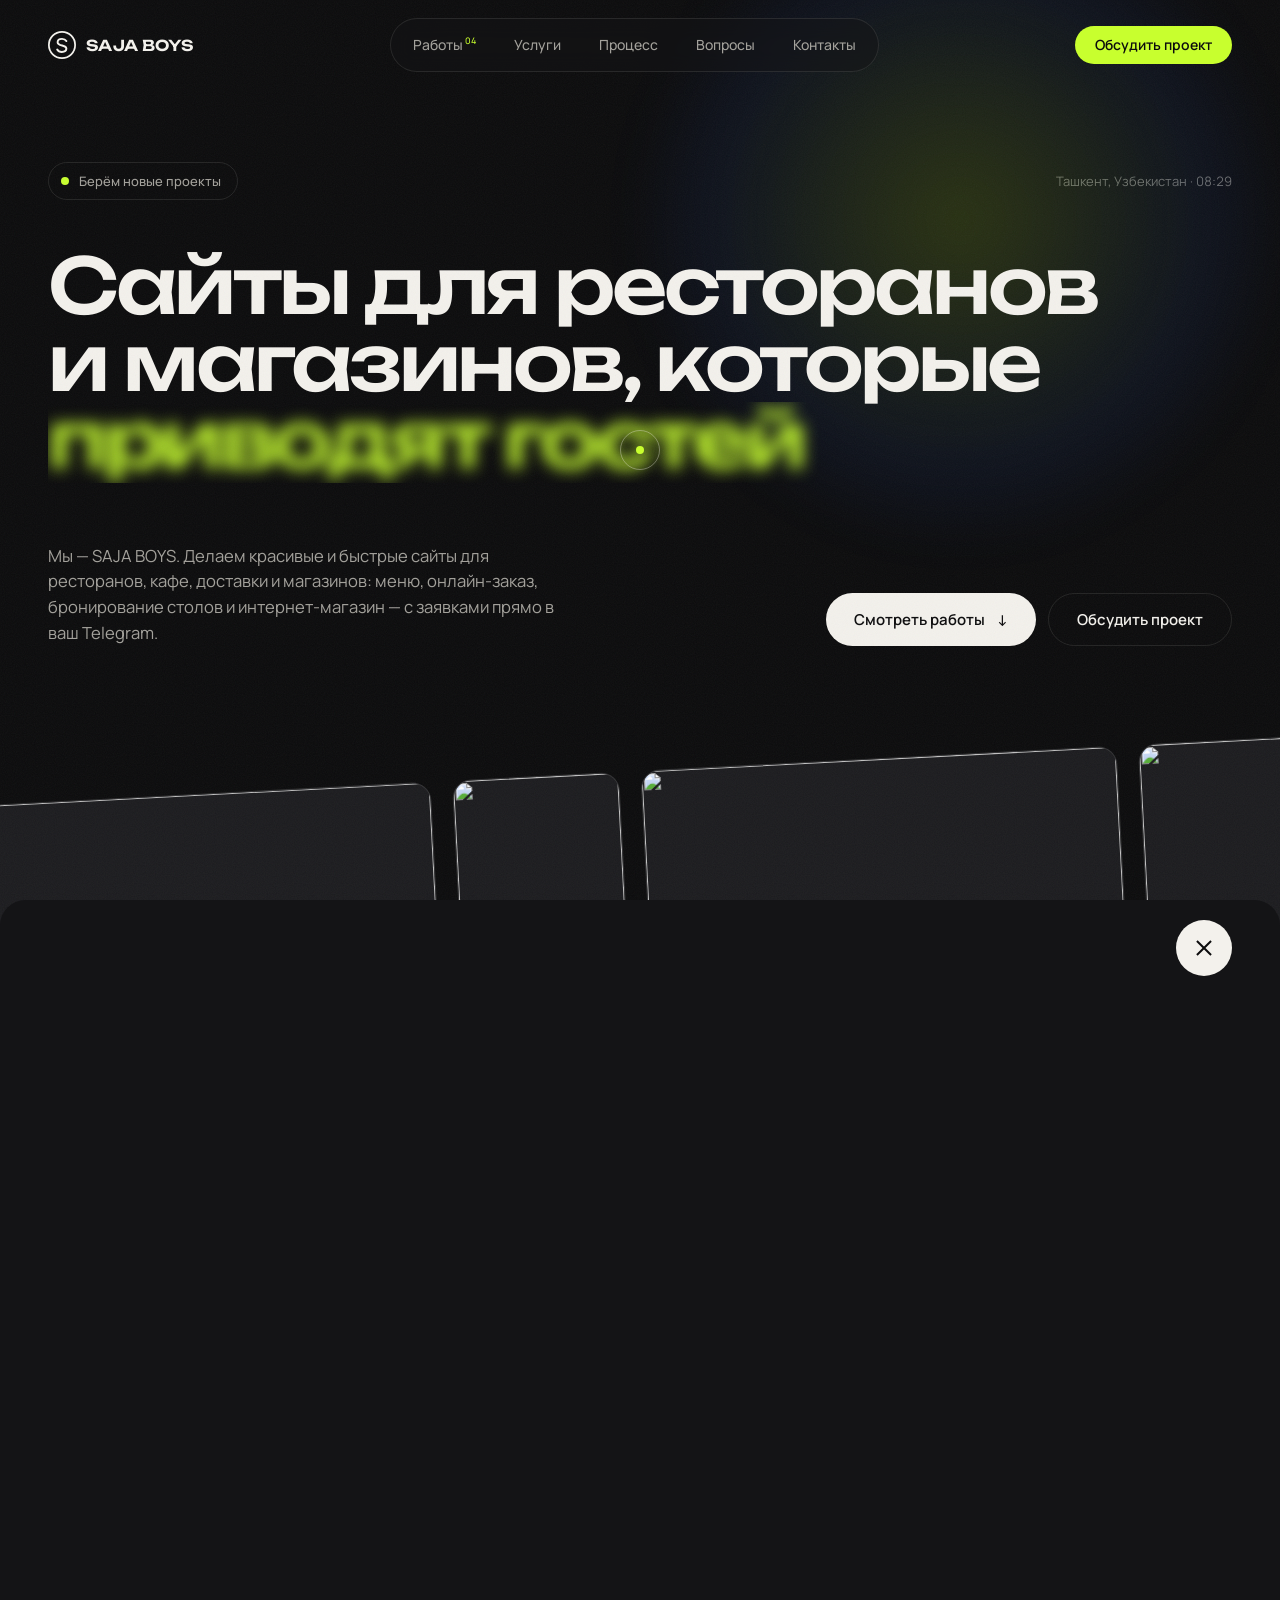
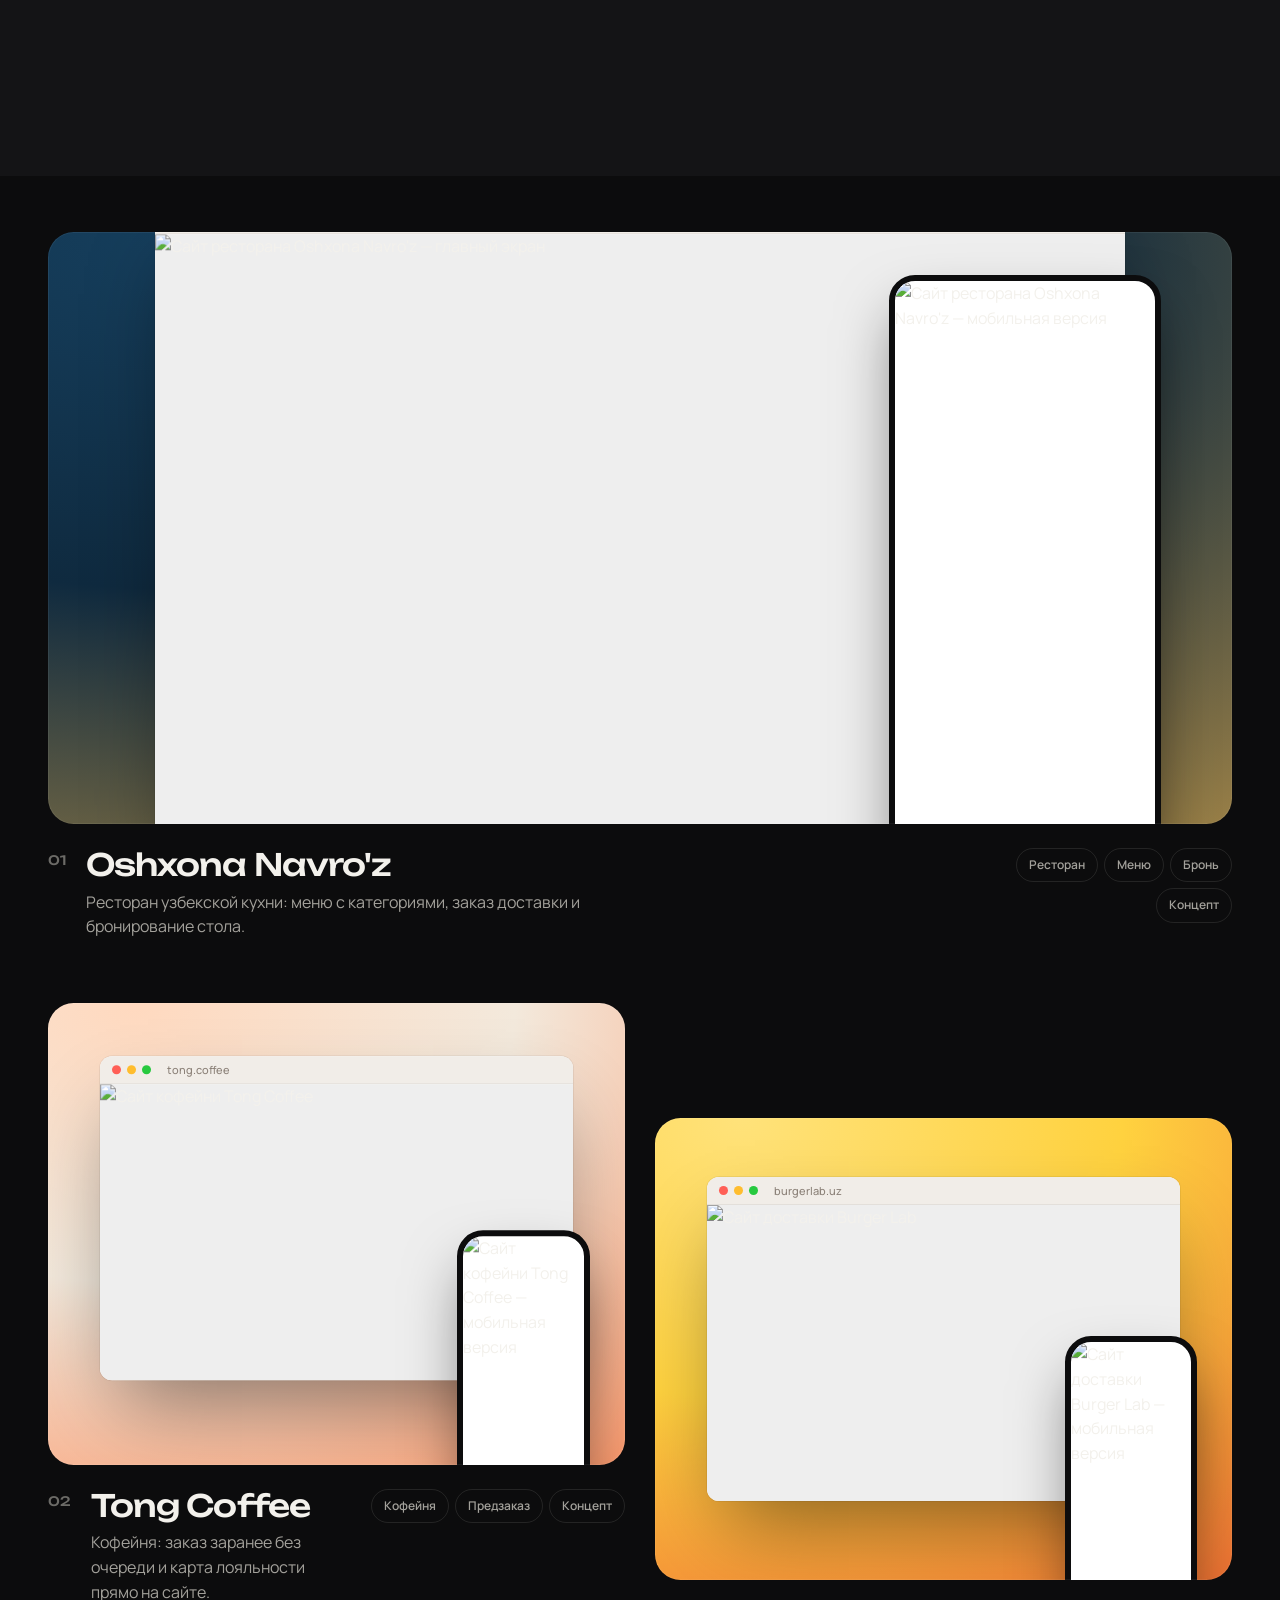
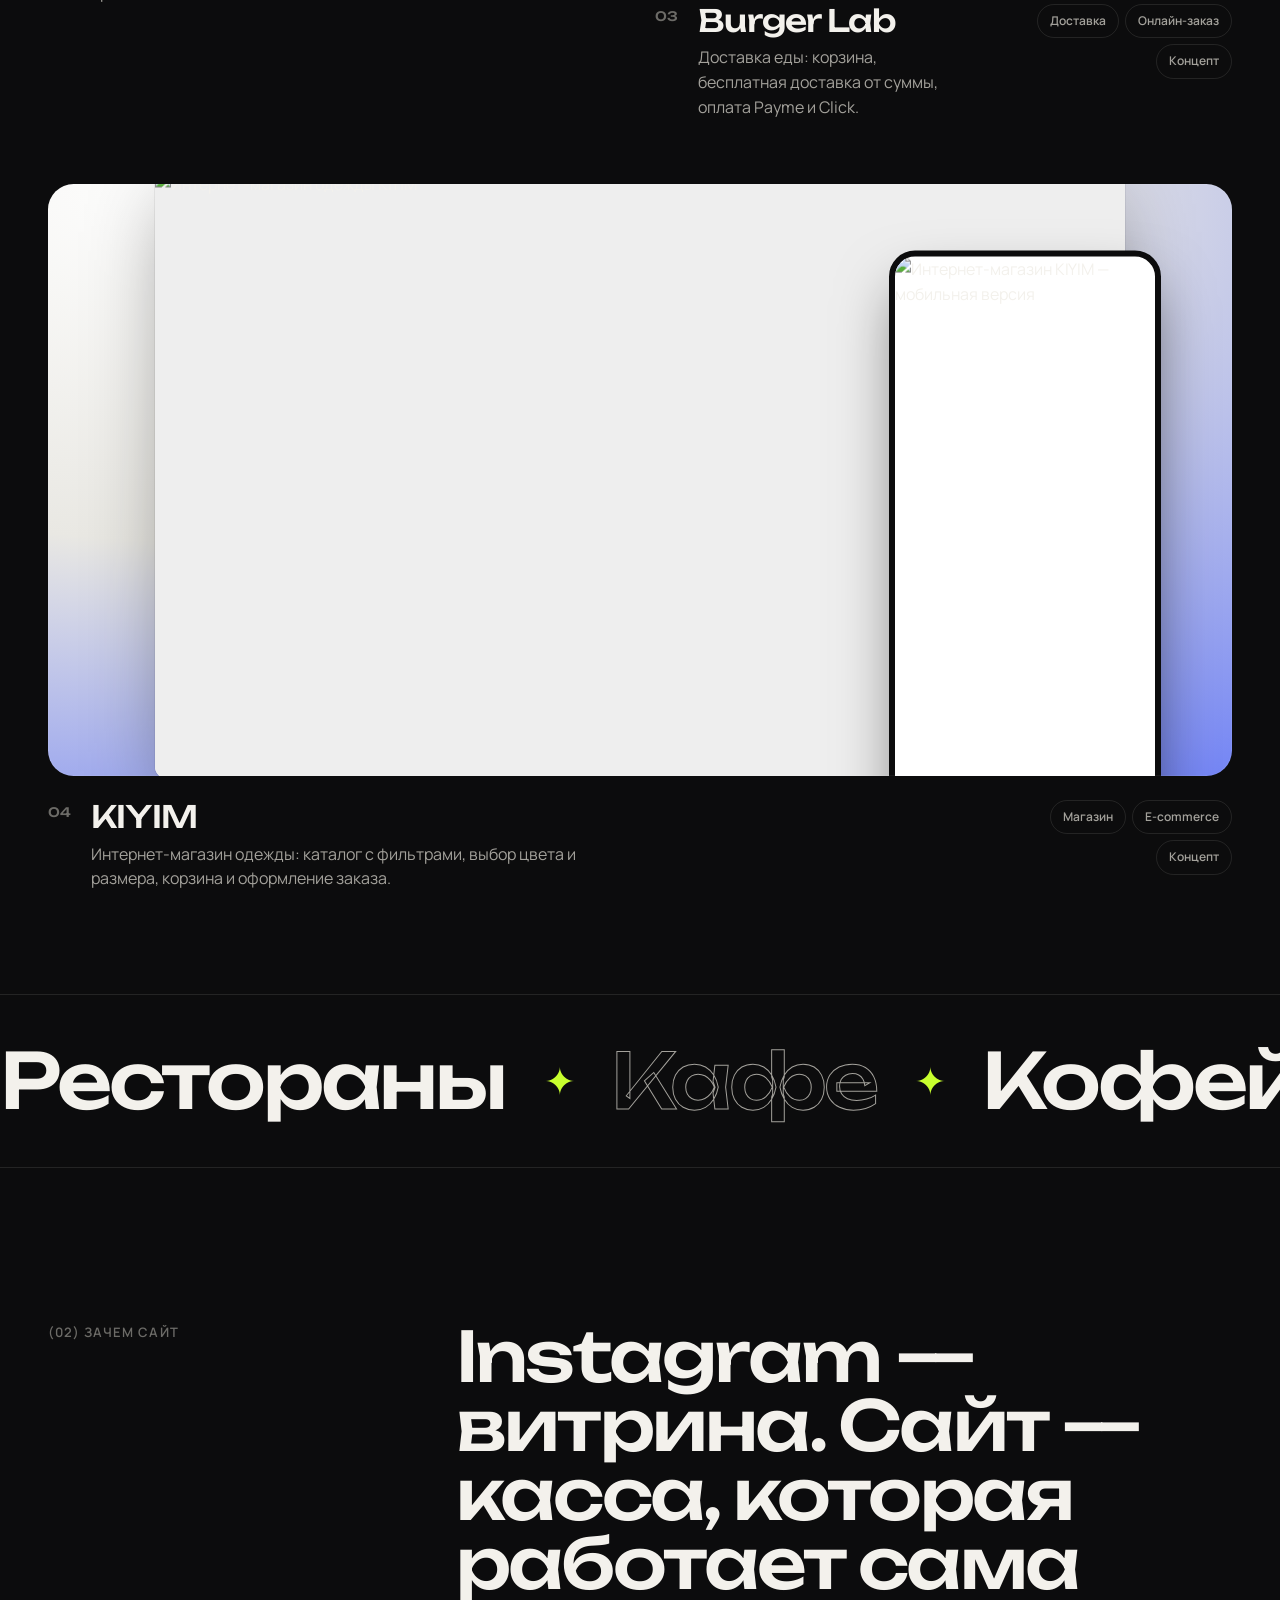
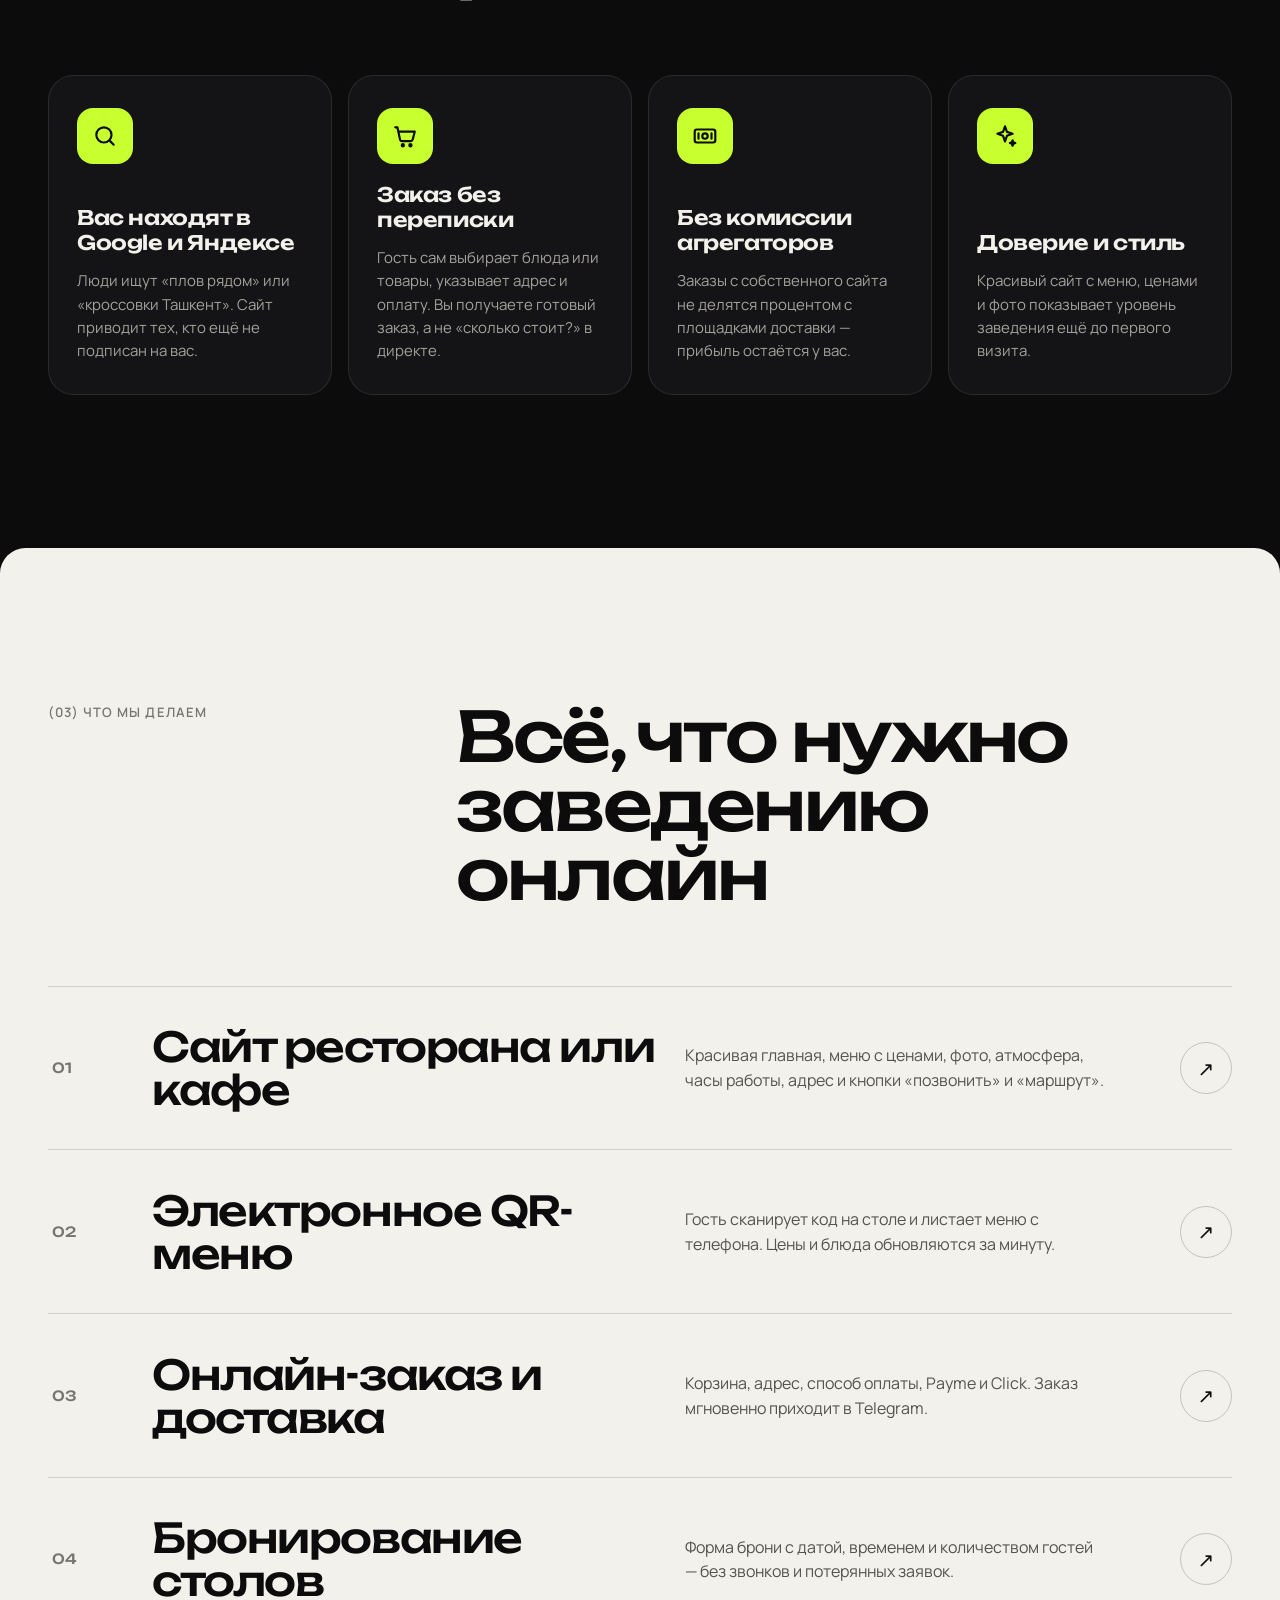
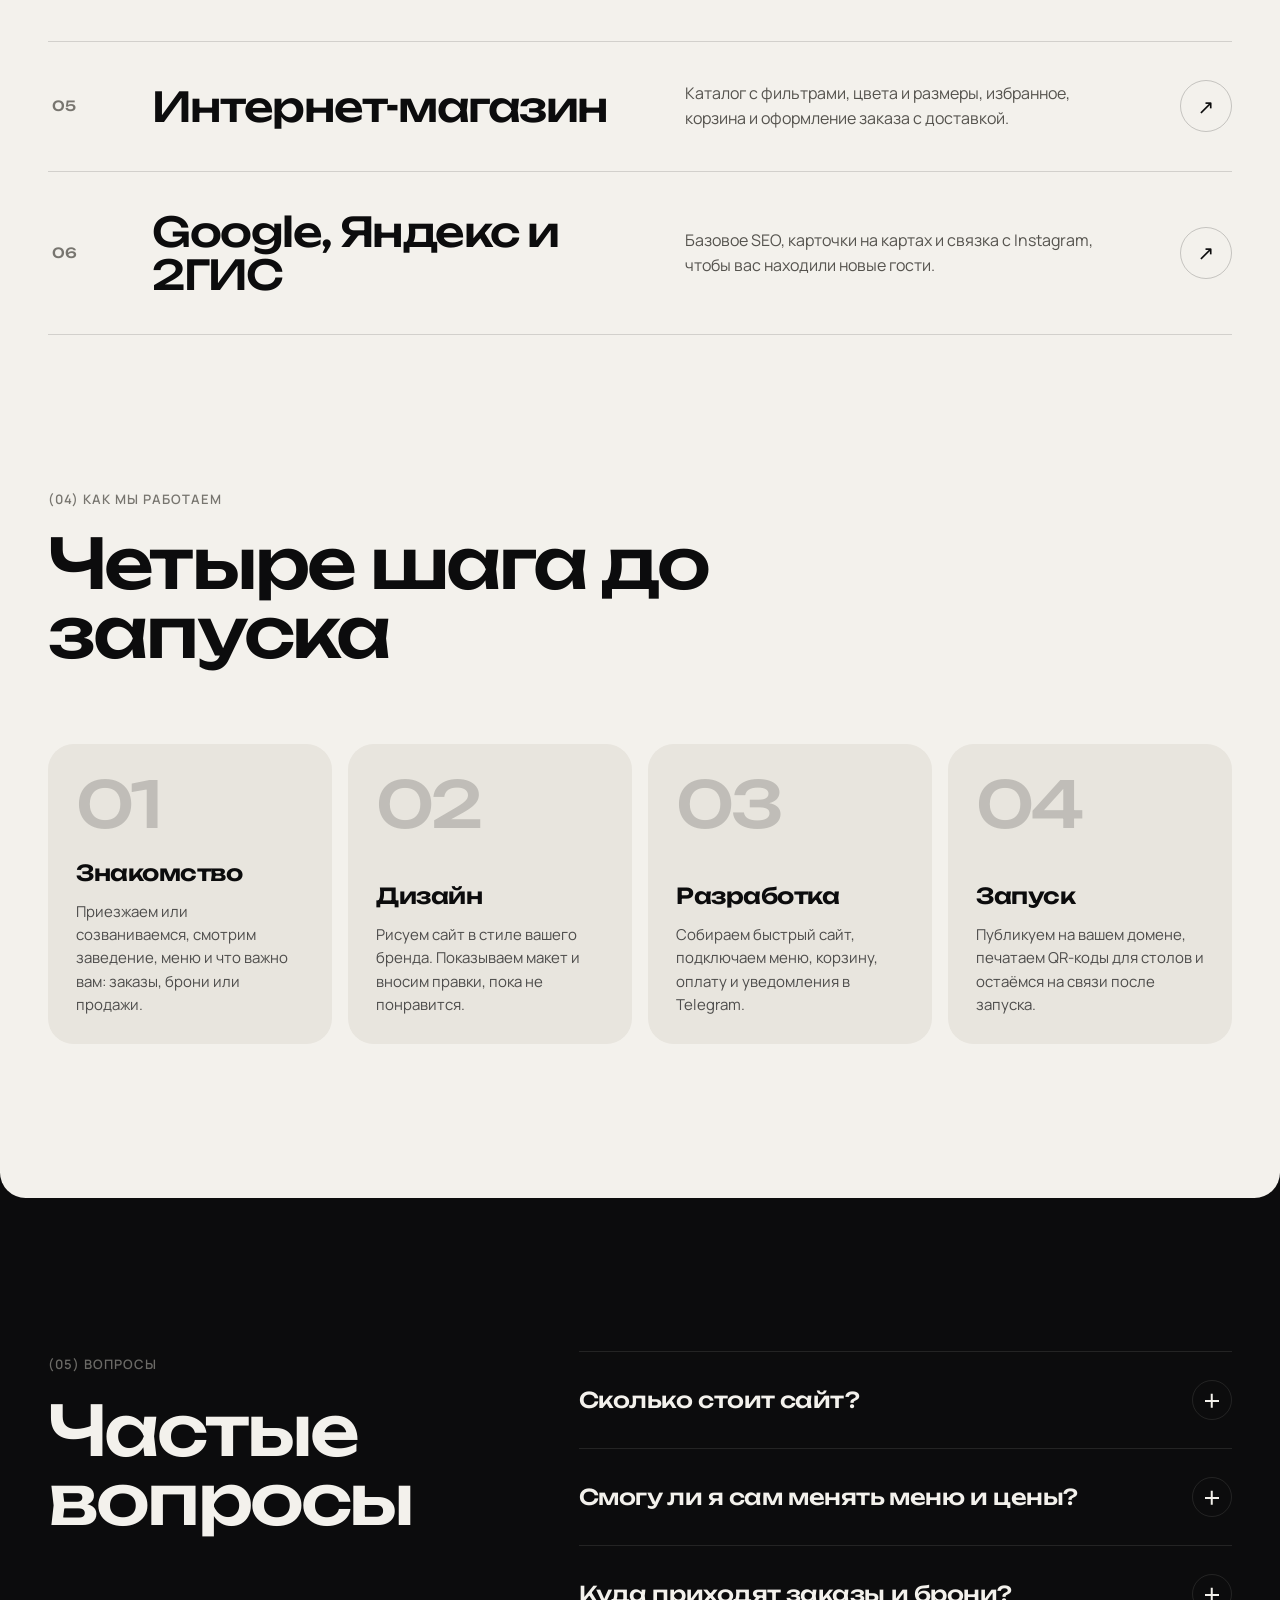
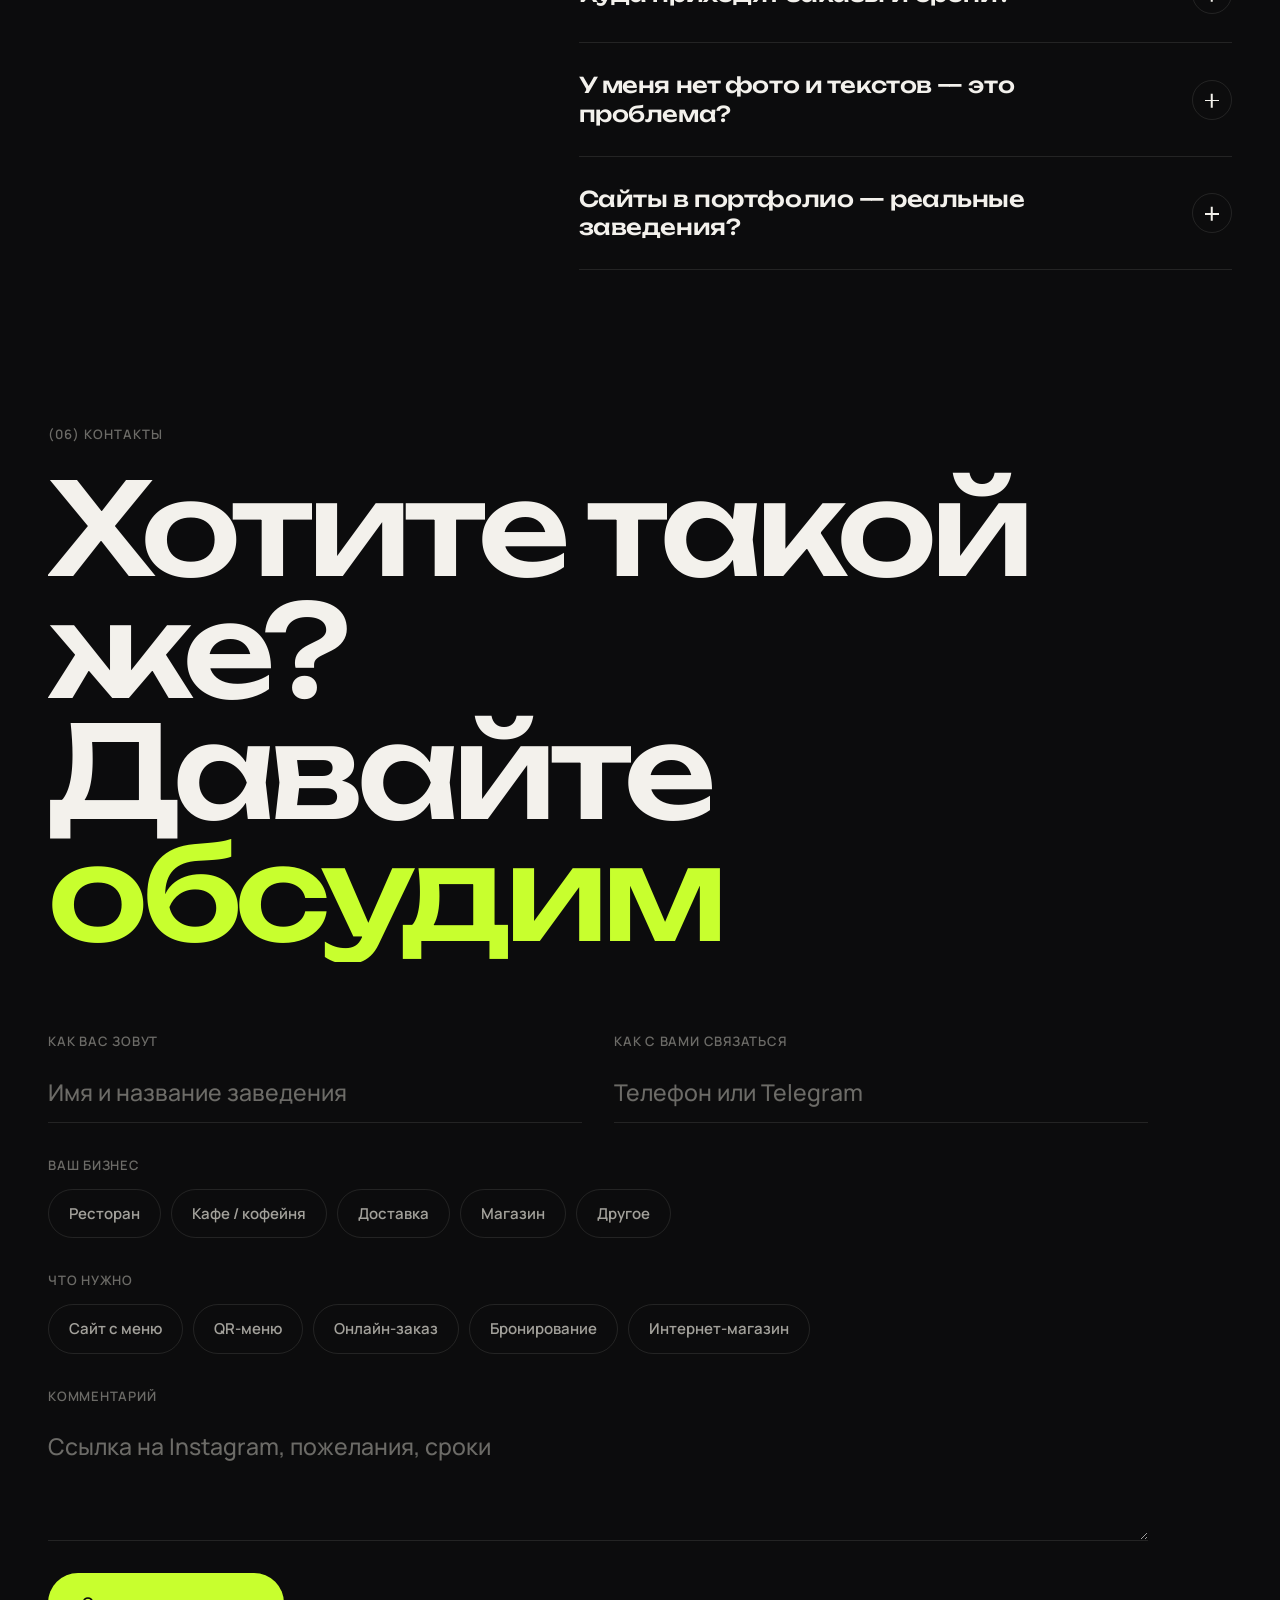
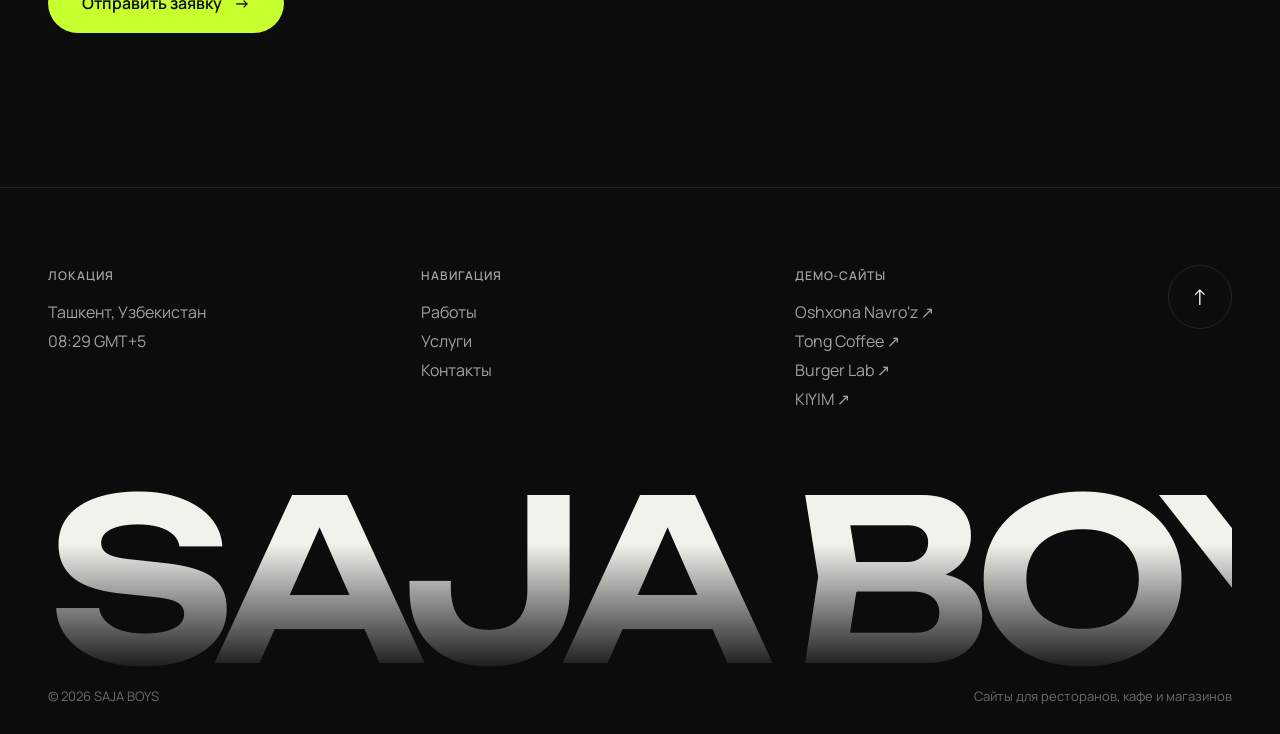
==== index.html @ 376e1900 "Add SAJA BOYS portfolio for restaurants, cafes and shops Static site with smooth scroll, case-study " ====
<!doctype html>
<html lang="ru">
<head>
  <meta charset="utf-8">
  <meta name="viewport" content="width=device-width, initial-scale=1">
  <title>SAJA BOYS — сайты для ресторанов, кафе и магазинов</title>
  <meta name="description" content="SAJA BOYS — веб-студия из Ташкента. Делаем сайты для ресторанов, кафе и магазинов: меню, онлайн-заказ, бронирование, интернет-магазин с корзиной и заявками в Telegram.">
  <meta name="theme-color" content="#0c0c0d">
  <meta property="og:title" content="SAJA BOYS — сайты для ресторанов, кафе и магазинов">
  <meta property="og:description" content="Меню, онлайн-заказ, бронирование и интернет-магазины, которые приводят гостей и покупателей.">
  <meta property="og:image" content="/assets/og.png">
  <meta property="og:type" content="website">
  <link rel="icon" href="/assets/favicon.svg" type="image/svg+xml">
  <link rel="preconnect" href="https://fonts.googleapis.com">
  <link rel="preconnect" href="https://fonts.gstatic.com" crossorigin>
  <link href="https://fonts.googleapis.com/css2?family=Manrope:wght@400;500;600;700&family=Unbounded:wght@400;500;600;700&display=swap" rel="stylesheet">
  <link rel="stylesheet" href="/styles.css">
</head>
<body class="is-loading">

  <!-- Preloader -->
  <div class="loader" aria-hidden="true">
    <div class="loader__inner">
      <span class="loader__brand">SAJA BOYS®</span>
      <span class="loader__count"><span id="loaderCount">0</span>%</span>
    </div>
    <div class="loader__bar"><span id="loaderBar"></span></div>
  </div>

  <!-- Cursor -->
  <div class="cursor" aria-hidden="true">
    <div class="cursor__dot"></div>
    <div class="cursor__ring"><span class="cursor__label">Смотреть</span></div>
  </div>

  <div class="grain" aria-hidden="true"></div>

  <!-- Header -->
  <header class="header">
    <a href="#top" class="logo" data-magnetic>
      <span class="logo__mark" aria-hidden="true">
        <svg viewBox="0 0 32 32"><circle cx="16" cy="16" r="15" fill="none" stroke="currentColor" stroke-width="2"/><path d="M21 11.5c-1-1.6-2.8-2.5-5-2.5-3 0-5 1.6-5 3.8 0 5 10 2.6 10 7.3 0 2.3-2.1 3.9-5.2 3.9-2.4 0-4.3-1-5.3-2.8" fill="none" stroke="currentColor" stroke-width="2.2" stroke-linecap="round"/></svg>
      </span>
      <span>SAJA BOYS</span>
    </a>
    <nav class="nav" aria-label="Навигация">
      <a href="#work" class="nav__link">Работы<sup>04</sup></a>
      <a href="#services" class="nav__link">Услуги</a>
      <a href="#process" class="nav__link">Процесс</a>
      <a href="#faq" class="nav__link">Вопросы</a>
      <a href="#contact" class="nav__link">Контакты</a>
    </nav>
    <div class="header__right">
      <a href="#contact" class="btn btn--accent btn--sm" data-magnetic><span>Обсудить проект</span></a>
      <button class="burger" aria-label="Меню" aria-expanded="false"><span></span><span></span></button>
    </div>
  </header>

  <!-- Mobile menu -->
  <div class="menu" aria-hidden="true">
    <nav class="menu__nav">
      <a href="#work" class="menu__link"><span>Работы</span></a>
      <a href="#services" class="menu__link"><span>Услуги</span></a>
      <a href="#process" class="menu__link"><span>Процесс</span></a>
      <a href="#faq" class="menu__link"><span>Вопросы</span></a>
      <a href="#contact" class="menu__link"><span>Контакты</span></a>
    </nav>
    <p class="menu__foot">Ташкент, Узбекистан · <span class="js-time">--:--</span></p>
  </div>

  <main id="top">

    <!-- Hero -->
    <section class="hero">
      <div class="hero__glow" aria-hidden="true"></div>
      <div class="container">
        <div class="hero__meta">
          <span class="pill"><span class="pill__dot"></span>Берём новые проекты</span>
          <span class="hero__loc">Ташкент, Узбекистан · <span class="js-time">--:--</span></span>
        </div>
        <h1 class="hero__title">
          <span class="line"><span class="line__in">Сайты для ресторанов</span></span>
          <span class="line"><span class="line__in">и магазинов, которые</span></span>
          <span class="line"><span class="line__in"><em class="hero__rotator" aria-live="polite"><span class="js-rotator">приводят гостей</span></em></span></span>
        </h1>
        <div class="hero__bottom">
          <p class="hero__lead fade-up">Мы — SAJA BOYS. Делаем красивые и быстрые сайты для ресторанов, кафе, доставки и магазинов: меню, онлайн-заказ, бронирование столов и интернет-магазин — с заявками прямо в ваш Telegram.</p>
          <div class="hero__actions fade-up">
            <a href="#work" class="btn btn--light" data-magnetic><span>Смотреть работы</span><i class="btn__arrow">↓</i></a>
            <a href="#contact" class="btn btn--ghost" data-magnetic><span>Обсудить проект</span></a>
          </div>
        </div>
      </div>

      <!-- Showreel strip -->
      <div class="reel" aria-hidden="true">
        <div class="reel__track">
          <div class="reel__group js-reel"></div>
          <div class="reel__group js-reel"></div>
        </div>
      </div>
    </section>

    <!-- Value strip -->
    <section class="stats container">
      <div class="stat" data-reveal>
        <span class="stat__num">24/7</span>
        <span class="stat__label">сайт принимает заказы и брони, даже когда вы закрыты</span>
      </div>
      <div class="stat" data-reveal>
        <span class="stat__num">QR</span>
        <span class="stat__label">меню на каждом столе — гость открывает его с телефона</span>
      </div>
      <div class="stat" data-reveal>
        <span class="stat__num">TG</span>
        <span class="stat__label">заказы и заявки сразу приходят в Telegram</span>
      </div>
      <div class="stat" data-reveal>
        <span class="stat__num">100%</span>
        <span class="stat__label">адаптив: идеально выглядит на любом телефоне</span>
      </div>
    </section>

    <!-- Work -->
    <section class="work" id="work">
      <div class="container">
        <div class="section-head">
          <span class="eyebrow" data-reveal>(01) Концепты</span>
          <h2 class="section-title" data-reveal>Каким может быть ваш сайт</h2>
          <p class="section-sub" data-reveal>Четыре живых демо-сайта, которые мы сделали, чтобы показать подход. Откройте любой — всё работает: меню, корзина, бронирование, оформление заказа.</p>
        </div>

        <div class="projects">

          <article class="project project--wide" data-case="oshxona" data-cursor="view" data-reveal>
            <div class="project__media" style="--m1:#16405f;--m2:#0f2a3f;--m3:#e8b04b">
              <div class="browser" data-parallax="0.05">
                <div class="browser__bar"><span></span><span></span><span></span><em>oshxona-navruz.uz</em></div>
                <img src="/assets/work/oshxona-desktop.webp" alt="Сайт ресторана Oshxona Navro'z — главный экран" loading="lazy">
              </div>
              <div class="phone phone--float" data-parallax="-0.08">
                <img src="/assets/work/oshxona-mobile.webp" alt="Сайт ресторана Oshxona Navro'z — мобильная версия" loading="lazy">
              </div>
            </div>
            <div class="project__info">
              <span class="project__num">01</span>
              <div>
                <h3 class="project__title">Oshxona Navro'z</h3>
                <p class="project__desc">Ресторан узбекской кухни: меню с категориями, заказ доставки и бронирование стола.</p>
              </div>
              <ul class="tags"><li>Ресторан</li><li>Меню</li><li>Бронь</li><li>Концепт</li></ul>
            </div>
          </article>

          <article class="project" data-case="tong-coffee" data-cursor="view" data-reveal>
            <div class="project__media" style="--m1:#ffd9bf;--m2:#f3e9dc;--m3:#ff6b2c">
              <div class="browser" data-parallax="0.05">
                <div class="browser__bar"><span></span><span></span><span></span><em>tong.coffee</em></div>
                <img src="/assets/work/tong-coffee-desktop.webp" alt="Сайт кофейни Tong Coffee" loading="lazy">
              </div>
              <div class="phone phone--float" data-parallax="-0.08">
                <img src="/assets/work/tong-coffee-mobile.webp" alt="Сайт кофейни Tong Coffee — мобильная версия" loading="lazy">
              </div>
            </div>
            <div class="project__info">
              <span class="project__num">02</span>
              <div>
                <h3 class="project__title">Tong Coffee</h3>
                <p class="project__desc">Кофейня: заказ заранее без очереди и карта лояльности прямо на сайте.</p>
              </div>
              <ul class="tags"><li>Кофейня</li><li>Предзаказ</li><li>Концепт</li></ul>
            </div>
          </article>

          <article class="project" data-case="burger-lab" data-cursor="view" data-reveal>
            <div class="project__media" style="--m1:#ffe27a;--m2:#ffd23f;--m3:#e63b2e">
              <div class="browser" data-parallax="0.05">
                <div class="browser__bar"><span></span><span></span><span></span><em>burgerlab.uz</em></div>
                <img src="/assets/work/burger-lab-desktop.webp" alt="Сайт доставки Burger Lab" loading="lazy">
              </div>
              <div class="phone phone--float" data-parallax="-0.08">
                <img src="/assets/work/burger-lab-mobile.webp" alt="Сайт доставки Burger Lab — мобильная версия" loading="lazy">
              </div>
            </div>
            <div class="project__info">
              <span class="project__num">03</span>
              <div>
                <h3 class="project__title">Burger Lab</h3>
                <p class="project__desc">Доставка еды: корзина, бесплатная доставка от суммы, оплата Payme и Click.</p>
              </div>
              <ul class="tags"><li>Доставка</li><li>Онлайн-заказ</li><li>Концепт</li></ul>
            </div>
          </article>

          <article class="project project--wide" data-case="kiyim" data-cursor="view" data-reveal>
            <div class="project__media" style="--m1:#ffffff;--m2:#e9e8e3;--m3:#2f4bff">
              <div class="browser" data-parallax="0.05">
                <div class="browser__bar"><span></span><span></span><span></span><em>kiyim.store</em></div>
                <img src="/assets/work/kiyim-desktop.webp" alt="Интернет-магазин одежды KIYIM" loading="lazy">
              </div>
              <div class="phone phone--float" data-parallax="-0.08">
                <img src="/assets/work/kiyim-mobile.webp" alt="Интернет-магазин KIYIM — мобильная версия" loading="lazy">
              </div>
            </div>
            <div class="project__info">
              <span class="project__num">04</span>
              <div>
                <h3 class="project__title">KIYIM</h3>
                <p class="project__desc">Интернет-магазин одежды: каталог с фильтрами, выбор цвета и размера, корзина и оформление заказа.</p>
              </div>
              <ul class="tags"><li>Магазин</li><li>E-commerce</li><li>Концепт</li></ul>
            </div>
          </article>

        </div>
      </div>
    </section>

    <!-- Marquee -->
    <section class="marquee" aria-hidden="true">
      <div class="marquee__track">
        <div class="marquee__group">
          <span>Рестораны</span><i>✦</i><span>Кафе</span><i>✦</i><span>Кофейни</span><i>✦</i><span>Доставка</span><i>✦</i><span>Магазины</span><i>✦</i><span>Бутики</span><i>✦</i>
        </div>
        <div class="marquee__group">
          <span>Рестораны</span><i>✦</i><span>Кафе</span><i>✦</i><span>Кофейни</span><i>✦</i><span>Доставка</span><i>✦</i><span>Магазины</span><i>✦</i><span>Бутики</span><i>✦</i>
        </div>
      </div>
    </section>

    <!-- Why -->
    <section class="why">
      <div class="container">
        <div class="section-head section-head--split">
          <span class="eyebrow" data-reveal>(02) Зачем сайт</span>
          <h2 class="section-title section-title--wide" data-reveal>Instagram — витрина. Сайт — касса, которая работает сама</h2>
        </div>
        <div class="why__grid">
          <div class="why__card" data-reveal>
            <span class="why__icon" aria-hidden="true"><svg viewBox="0 0 24 24" fill="none" stroke="currentColor" stroke-width="2" stroke-linecap="round" stroke-linejoin="round"><circle cx="11" cy="11" r="7"/><path d="m20 20-3.5-3.5"/></svg></span>
            <h3>Вас находят в Google и Яндексе</h3>
            <p>Люди ищут «плов рядом» или «кроссовки Ташкент». Сайт приводит тех, кто ещё не подписан на вас.</p>
          </div>
          <div class="why__card" data-reveal>
            <span class="why__icon" aria-hidden="true"><svg viewBox="0 0 24 24" fill="none" stroke="currentColor" stroke-width="2" stroke-linecap="round" stroke-linejoin="round"><path d="M3 4h2l2.4 11.2a2 2 0 0 0 2 1.6h7.7a2 2 0 0 0 2-1.5L21 8H6"/><circle cx="10" cy="20.5" r="1"/><circle cx="17" cy="20.5" r="1"/></svg></span>
            <h3>Заказ без переписки</h3>
            <p>Гость сам выбирает блюда или товары, указывает адрес и оплату. Вы получаете готовый заказ, а не «сколько стоит?» в директе.</p>
          </div>
          <div class="why__card" data-reveal>
            <span class="why__icon" aria-hidden="true"><svg viewBox="0 0 24 24" fill="none" stroke="currentColor" stroke-width="2" stroke-linecap="round" stroke-linejoin="round"><rect x="2.5" y="6" width="19" height="12" rx="2"/><circle cx="12" cy="12" r="2.5"/><path d="M6 9.5v5M18 9.5v5"/></svg></span>
            <h3>Без комиссии агрегаторов</h3>
            <p>Заказы с собственного сайта не делятся процентом с площадками доставки — прибыль остаётся у вас.</p>
          </div>
          <div class="why__card" data-reveal>
            <span class="why__icon" aria-hidden="true"><svg viewBox="0 0 24 24" fill="none" stroke="currentColor" stroke-width="2" stroke-linecap="round" stroke-linejoin="round"><path d="M12 3l1.8 5.2L19 10l-5.2 1.8L12 17l-1.8-5.2L5 10l5.2-1.8z"/><path d="M19 16l.7 1.8 1.8.7-1.8.7L19 21l-.7-1.8-1.8-.7 1.8-.7z"/></svg></span>
            <h3>Доверие и стиль</h3>
            <p>Красивый сайт с меню, ценами и фото показывает уровень заведения ещё до первого визита.</p>
          </div>
        </div>
      </div>
    </section>

    <!-- Services -->
    <section class="services" id="services">
      <div class="container">
        <div class="section-head section-head--split">
          <span class="eyebrow" data-reveal>(03) Что мы делаем</span>
          <h2 class="section-title" data-reveal>Всё, что нужно заведению онлайн</h2>
        </div>
        <ul class="svc">
          <li class="svc__item" data-reveal>
            <span class="svc__num">01</span>
            <h3 class="svc__title">Сайт ресторана или кафе</h3>
            <p class="svc__desc">Красивая главная, меню с ценами, фото, атмосфера, часы работы, адрес и кнопки «позвонить» и «маршрут».</p>
            <span class="svc__arrow">↗</span>
          </li>
          <li class="svc__item" data-reveal>
            <span class="svc__num">02</span>
            <h3 class="svc__title">Электронное QR-меню</h3>
            <p class="svc__desc">Гость сканирует код на столе и листает меню с телефона. Цены и блюда обновляются за минуту.</p>
            <span class="svc__arrow">↗</span>
          </li>
          <li class="svc__item" data-reveal>
            <span class="svc__num">03</span>
            <h3 class="svc__title">Онлайн-заказ и доставка</h3>
            <p class="svc__desc">Корзина, адрес, способ оплаты, Payme и Click. Заказ мгновенно приходит в Telegram.</p>
            <span class="svc__arrow">↗</span>
          </li>
          <li class="svc__item" data-reveal>
            <span class="svc__num">04</span>
            <h3 class="svc__title">Бронирование столов</h3>
            <p class="svc__desc">Форма брони с датой, временем и количеством гостей — без звонков и потерянных заявок.</p>
            <span class="svc__arrow">↗</span>
          </li>
          <li class="svc__item" data-reveal>
            <span class="svc__num">05</span>
            <h3 class="svc__title">Интернет-магазин</h3>
            <p class="svc__desc">Каталог с фильтрами, цвета и размеры, избранное, корзина и оформление заказа с доставкой.</p>
            <span class="svc__arrow">↗</span>
          </li>
          <li class="svc__item" data-reveal>
            <span class="svc__num">06</span>
            <h3 class="svc__title">Google, Яндекс и 2ГИС</h3>
            <p class="svc__desc">Базовое SEO, карточки на картах и связка с Instagram, чтобы вас находили новые гости.</p>
            <span class="svc__arrow">↗</span>
          </li>
        </ul>
      </div>
    </section>

    <!-- Process -->
    <section class="process" id="process">
      <div class="container">
        <div class="section-head">
          <span class="eyebrow" data-reveal>(04) Как мы работаем</span>
          <h2 class="section-title" data-reveal>Четыре шага до запуска</h2>
        </div>
        <div class="steps">
          <div class="step" data-reveal>
            <span class="step__num">01</span>
            <h3 class="step__title">Знакомство</h3>
            <p>Приезжаем или созваниваемся, смотрим заведение, меню и что важно вам: заказы, брони или продажи.</p>
          </div>
          <div class="step" data-reveal>
            <span class="step__num">02</span>
            <h3 class="step__title">Дизайн</h3>
            <p>Рисуем сайт в стиле вашего бренда. Показываем макет и вносим правки, пока не понравится.</p>
          </div>
          <div class="step" data-reveal>
            <span class="step__num">03</span>
            <h3 class="step__title">Разработка</h3>
            <p>Собираем быстрый сайт, подключаем меню, корзину, оплату и уведомления в Telegram.</p>
          </div>
          <div class="step" data-reveal>
            <span class="step__num">04</span>
            <h3 class="step__title">Запуск</h3>
            <p>Публикуем на вашем домене, печатаем QR-коды для столов и остаёмся на связи после запуска.</p>
          </div>
        </div>
      </div>
    </section>

    <!-- FAQ -->
    <section class="faq" id="faq">
      <div class="container faq__grid">
        <div>
          <span class="eyebrow" data-reveal>(05) Вопросы</span>
          <h2 class="section-title" data-reveal>Частые вопросы</h2>
        </div>
        <div class="faq__list">
          <details class="faq__item" data-reveal>
            <summary>Сколько стоит сайт?<i aria-hidden="true"></i></summary>
            <div class="faq__body"><p>Зависит от задачи: сайт-меню и интернет-магазин — разные объёмы работы. Расскажите о заведении, и после короткого созвона мы назовём точную цену и сроки.</p></div>
          </details>
          <details class="faq__item" data-reveal>
            <summary>Смогу ли я сам менять меню и цены?<i aria-hidden="true"></i></summary>
            <div class="faq__body"><p>Да. Договоримся, как удобнее: простая таблица или панель управления, где вы меняете блюда, цены и наличие без программиста.</p></div>
          </details>
          <details class="faq__item" data-reveal>
            <summary>Куда приходят заказы и брони?<i aria-hidden="true"></i></summary>
            <div class="faq__body"><p>В Telegram — вам, администратору или в общий чат смены. Можно добавить и почту.</p></div>
          </details>
          <details class="faq__item" data-reveal>
            <summary>У меня нет фото и текстов — это проблема?<i aria-hidden="true"></i></summary>
            <div class="faq__body"><p>Нет. Поможем с текстами и подскажем, как снять блюда или товары, чтобы они выглядели аппетитно.</p></div>
          </details>
          <details class="faq__item" data-reveal>
            <summary>Сайты в портфолио — реальные заведения?<i aria-hidden="true"></i></summary>
            <div class="faq__body"><p>Это концепты: мы сделали их, чтобы показать, как может выглядеть и работать сайт для ресторана, кофейни, доставки и магазина. Ваш сайт будет сделан под ваш бренд с вашими фото и меню.</p></div>
          </details>
        </div>
      </div>
    </section>

    <!-- Contact -->
    <section class="contact" id="contact">
      <div class="container">
        <div class="contact__top">
          <span class="eyebrow" data-reveal>(06) Контакты</span>
          <h2 class="contact__title">
            <span class="line"><span class="line__in">Хотите такой же?</span></span>
            <span class="line"><span class="line__in">Давайте <em>обсудим</em></span></span>
          </h2>
        </div>

        <form class="form" id="contactForm" novalidate data-reveal>
          <div class="form__row">
            <label class="field">
              <span class="field__label">Как вас зовут</span>
              <input type="text" name="name" required autocomplete="name" placeholder="Имя и название заведения">
            </label>
            <label class="field">
              <span class="field__label">Как с вами связаться</span>
              <input type="text" name="contact" required placeholder="Телефон или Telegram">
            </label>
          </div>
          <fieldset class="chips">
            <legend class="field__label">Ваш бизнес</legend>
            <label class="chip"><input type="radio" name="business" value="Ресторан"><span>Ресторан</span></label>
            <label class="chip"><input type="radio" name="business" value="Кафе / кофейня"><span>Кафе / кофейня</span></label>
            <label class="chip"><input type="radio" name="business" value="Доставка"><span>Доставка</span></label>
            <label class="chip"><input type="radio" name="business" value="Магазин"><span>Магазин</span></label>
            <label class="chip"><input type="radio" name="business" value="Другое"><span>Другое</span></label>
          </fieldset>
          <fieldset class="chips">
            <legend class="field__label">Что нужно</legend>
            <label class="chip"><input type="checkbox" name="type" value="Сайт с меню"><span>Сайт с меню</span></label>
            <label class="chip"><input type="checkbox" name="type" value="QR-меню"><span>QR-меню</span></label>
            <label class="chip"><input type="checkbox" name="type" value="Онлайн-заказ"><span>Онлайн-заказ</span></label>
            <label class="chip"><input type="checkbox" name="type" value="Бронирование"><span>Бронирование</span></label>
            <label class="chip"><input type="checkbox" name="type" value="Интернет-магазин"><span>Интернет-магазин</span></label>
          </fieldset>
          <label class="field">
            <span class="field__label">Комментарий</span>
            <textarea name="message" rows="3" placeholder="Ссылка на Instagram, пожелания, сроки"></textarea>
          </label>
          <input type="text" name="_honey" class="hp" tabindex="-1" autocomplete="off" aria-hidden="true">
          <div class="form__foot">
            <button type="submit" class="btn btn--accent btn--lg" data-magnetic>
              <span class="js-submit-label">Отправить заявку</span><i class="btn__arrow">→</i>
            </button>
            <p class="form__status" role="status" aria-live="polite"></p>
          </div>
        </form>
      </div>
    </section>
  </main>

  <!-- Footer -->
  <footer class="footer">
    <div class="container">
      <div class="footer__row">
        <div>
          <p class="footer__label">Локация</p>
          <p>Ташкент, Узбекистан<br><span class="js-time">--:--</span> GMT+5</p>
        </div>
        <div>
          <p class="footer__label">Навигация</p>
          <p><a href="#work">Работы</a><br><a href="#services">Услуги</a><br><a href="#contact">Контакты</a></p>
        </div>
        <div>
          <p class="footer__label">Демо-сайты</p>
          <p><a href="/demos/oshxona/">Oshxona Navro'z ↗</a><br><a href="/demos/tong-coffee/">Tong Coffee ↗</a><br><a href="/demos/burger-lab/">Burger Lab ↗</a><br><a href="/demos/kiyim/">KIYIM ↗</a></p>
        </div>
        <a href="#top" class="totop" data-magnetic aria-label="Наверх">↑</a>
      </div>
      <div class="footer__brand" aria-hidden="true">SAJA BOYS</div>
      <div class="footer__bottom">
        <span>© 2026 SAJA BOYS</span>
        <span>Сайты для ресторанов, кафе и магазинов</span>
      </div>
    </div>
  </footer>

  <!-- Case study overlay -->
  <div class="case" aria-hidden="true" role="dialog" aria-modal="true" aria-labelledby="caseTitle">
    <div class="case__backdrop" data-close></div>
    <div class="case__panel" data-lenis-prevent>
      <button class="case__close" data-close aria-label="Закрыть"><span></span><span></span></button>
      <div class="case__content" id="caseContent"></div>
    </div>
  </div>

  <script src="/assets/vendor/lenis.min.js" defer></script>
  <script src="/main.js" defer></script>
</body>
</html>
---- styles.css ----
/* SAJA BOYS — portfolio */

:root {
  --bg: #0c0c0d;
  --bg-2: #141416;
  --bg-3: #1c1c1f;
  --ink: #f3f1ec;
  --ink-2: #a3a19b;
  --ink-3: #6c6b67;
  --line: rgba(243, 241, 236, .1);
  --accent: #c8ff2e;
  --accent-ink: #0c0c0d;
  --paper: #f3f1ec;
  --paper-ink: #0c0c0d;

  --display: 'Unbounded', 'Manrope', system-ui, sans-serif;
  --text: 'Manrope', system-ui, -apple-system, 'Segoe UI', Roboto, sans-serif;

  --ease: cubic-bezier(.22, 1, .36, 1);
  --ease-io: cubic-bezier(.76, 0, .24, 1);
  --gutter: clamp(16px, 4vw, 48px);
  --radius: clamp(18px, 2vw, 28px);
}

*, *::before, *::after { box-sizing: border-box; }
html { -webkit-text-size-adjust: 100%; }
html.lenis, html.lenis body { height: auto; }
.lenis.lenis-smooth { scroll-behavior: auto !important; }
.lenis.lenis-stopped { overflow: hidden; }
body {
  margin: 0;
  background: var(--bg);
  color: var(--ink);
  font: 400 16px/1.55 var(--text);
  -webkit-font-smoothing: antialiased;
  -moz-osx-font-smoothing: grayscale;
  overflow-x: hidden;
}
body.is-loading { overflow: hidden; }
img, video, svg { display: block; max-width: 100%; }
a { color: inherit; text-decoration: none; }
button { font: inherit; color: inherit; background: none; border: 0; padding: 0; cursor: pointer; }
h1, h2, h3, p, ul, figure { margin: 0; padding: 0; }
ul { list-style: none; }
::selection { background: var(--accent); color: var(--accent-ink); }
:focus-visible { outline: 2px solid var(--accent); outline-offset: 3px; border-radius: 6px; }

.container { width: 100%; max-width: 1440px; margin: 0 auto; padding: 0 var(--gutter); }
.muted { color: var(--ink-3); }

/* ---------- grain ---------- */
.grain {
  position: fixed; inset: -50%; z-index: 90; pointer-events: none; opacity: .05;
  background-image: url("data:image/svg+xml,%3Csvg xmlns='http://www.w3.org/2000/svg' width='160' height='160'%3E%3Cfilter id='n'%3E%3CfeTurbulence type='fractalNoise' baseFrequency='.9' numOctaves='3' stitchTiles='stitch'/%3E%3C/filter%3E%3Crect width='100%25' height='100%25' filter='url(%23n)'/%3E%3C/svg%3E");
  animation: grain 8s steps(10) infinite;
}
@keyframes grain {
  0%, 100% { transform: translate(0, 0); }
  20% { transform: translate(-5%, 4%); }
  40% { transform: translate(4%, -6%); }
  60% { transform: translate(-3%, 7%); }
  80% { transform: translate(6%, 2%); }
}

/* ---------- loader ---------- */
.loader {
  position: fixed; inset: 0; z-index: 200; background: var(--bg);
  display: flex; flex-direction: column; justify-content: flex-end;
  padding: var(--gutter);
  transition: transform 1s var(--ease-io) .1s;
}
.loader__inner { display: flex; justify-content: space-between; align-items: flex-end; gap: 16px; }
.loader__brand { font: 600 clamp(14px, 1.4vw, 18px)/1 var(--display); letter-spacing: .02em; }
.loader__count { font: 500 clamp(64px, 16vw, 220px)/.8 var(--display); letter-spacing: -.05em; font-variant-numeric: tabular-nums; }
.loader__bar { height: 2px; margin-top: 24px; background: var(--line); overflow: hidden; }
.loader__bar span { display: block; height: 100%; width: 100%; background: var(--accent); transform: scaleX(0); transform-origin: left; }
body.is-loaded .loader { transform: translateY(-100%); }

/* ---------- cursor ---------- */
.cursor { position: fixed; inset: 0; z-index: 150; pointer-events: none; display: none; }
@media (hover: hover) and (pointer: fine) { .cursor { display: block; } }
.cursor__dot, .cursor__ring { position: absolute; top: 0; left: 0; border-radius: 50%; will-change: transform; }
.cursor__dot { width: 8px; height: 8px; margin: -4px 0 0 -4px; background: var(--accent); }
.cursor__ring {
  width: 40px; height: 40px; margin: -20px 0 0 -20px;
  border: 1px solid rgba(243, 241, 236, .35);
  display: flex; align-items: center; justify-content: center;
}
.cursor__ring::before {
  content: ''; position: absolute; inset: -1px; border-radius: 50%; background: var(--accent);
  transform: scale(0); transition: transform .5s var(--ease);
}
.cursor__label {
  position: relative; font: 600 13px/1 var(--text); color: var(--accent-ink);
  opacity: 0; transform: scale(.6); transition: opacity .3s, transform .5s var(--ease);
}
.cursor.is-view .cursor__ring::before { transform: scale(2.6); }
.cursor.is-view .cursor__label { opacity: 1; transform: scale(1); }
.cursor.is-view .cursor__dot { opacity: 0; }
.cursor.is-link .cursor__ring { border-color: var(--accent); transform-origin: center; }
.cursor.is-link .cursor__ring::before { transform: scale(.35); }

/* ---------- buttons ---------- */
.btn {
  position: relative; display: inline-flex; align-items: center; gap: 12px;
  padding: 18px 28px; border-radius: 100px; overflow: hidden; isolation: isolate;
  font: 600 15px/1 var(--text); white-space: nowrap;
  transition: color .4s var(--ease), border-color .4s var(--ease);
}
.btn::before {
  content: ''; position: absolute; inset: 0; z-index: -1; border-radius: inherit;
  transform: translateY(101%); transition: transform .5s var(--ease);
}
.btn:hover::before { transform: translateY(0); }
.btn__arrow { font-style: normal; display: inline-block; transition: transform .4s var(--ease); }
.btn:hover .btn__arrow { transform: translateX(4px) rotate(-45deg); }
.btn--sm { padding: 12px 20px; font-size: 14px; }
.btn--lg { padding: 22px 34px; font-size: 16px; }
.btn--accent { background: var(--accent); color: var(--accent-ink); }
.btn--accent::before { background: var(--ink); }
.btn--light { background: var(--ink); color: var(--bg); }
.btn--light::before { background: var(--accent); }
.btn--ghost { border: 1px solid var(--line); color: var(--ink); }
.btn--ghost::before { background: var(--ink); }
.btn--ghost:hover { color: var(--bg); border-color: var(--ink); }
[data-magnetic] { will-change: transform; }

/* ---------- header ---------- */
.header {
  position: fixed; top: 0; left: 0; right: 0; z-index: 100;
  display: flex; align-items: center; justify-content: space-between; gap: 24px;
  padding: 18px var(--gutter);
  transition: transform .6s var(--ease), background-color .4s, backdrop-filter .4s;
}
.header.is-scrolled { background: rgba(12, 12, 13, .72); backdrop-filter: blur(14px); -webkit-backdrop-filter: blur(14px); }
.header.is-hidden { transform: translateY(-110%); }
.logo { display: inline-flex; align-items: center; gap: 10px; font: 600 15px/1 var(--display); letter-spacing: .02em; }
.logo__mark { width: 28px; height: 28px; transition: transform .8s var(--ease); }
.logo:hover .logo__mark { transform: rotate(360deg); }
.nav { display: flex; gap: 6px; padding: 6px; border: 1px solid var(--line); border-radius: 100px; background: rgba(20, 20, 22, .5); backdrop-filter: blur(10px); }
.nav__link { position: relative; padding: 9px 16px; border-radius: 100px; font-size: 14px; font-weight: 500; color: var(--ink-2); transition: color .3s, background-color .3s; }
.nav__link:hover { color: var(--ink); background: rgba(243, 241, 236, .07); }
.nav__link sup { font-size: 9px; margin-left: 2px; color: var(--accent); }
.header__right { display: flex; align-items: center; gap: 12px; }
.burger { display: none; width: 44px; height: 44px; border-radius: 50%; border: 1px solid var(--line); position: relative; }
.burger span { position: absolute; left: 13px; right: 13px; height: 1.5px; background: var(--ink); transition: transform .5s var(--ease), top .5s var(--ease); }
.burger span:first-child { top: 18px; }
.burger span:last-child { top: 25px; }
body.menu-open .burger span:first-child { top: 21px; transform: rotate(45deg); }
body.menu-open .burger span:last-child { top: 21px; transform: rotate(-45deg); }

.menu {
  position: fixed; inset: 0; z-index: 95; background: var(--bg-2);
  display: flex; flex-direction: column; justify-content: space-between;
  padding: 110px var(--gutter) 32px;
  clip-path: inset(0 0 100% 0); transition: clip-path .8s var(--ease-io);
}
body.menu-open .menu { clip-path: inset(0 0 0 0); }
.menu__link { display: block; overflow: hidden; font: 500 clamp(40px, 12vw, 72px)/1.15 var(--display); letter-spacing: -.03em; }
.menu__link span { display: inline-block; transform: translateY(110%); transition: transform .8s var(--ease); }
body.menu-open .menu__link span { transform: translateY(0); }
body.menu-open .menu__link:nth-child(2) span { transition-delay: .05s; }
body.menu-open .menu__link:nth-child(3) span { transition-delay: .1s; }
body.menu-open .menu__link:nth-child(4) span { transition-delay: .15s; }
.menu__foot { color: var(--ink-2); font-size: 14px; }

/* ---------- hero ---------- */
.hero { position: relative; padding: clamp(130px, 18vh, 190px) 0 0; overflow: hidden; }
.hero__glow {
  position: absolute; top: -20%; right: -10%; width: 70vw; height: 70vw; max-width: 1000px; max-height: 1000px;
  background: radial-gradient(closest-side, rgba(200, 255, 46, .16), rgba(47, 107, 255, .07) 55%, transparent 75%);
  filter: blur(20px); pointer-events: none;
  animation: glow 14s ease-in-out infinite alternate;
}
@keyframes glow { to { transform: translate(-12%, 10%) scale(1.1); } }
.hero__meta { display: flex; flex-wrap: wrap; justify-content: space-between; align-items: center; gap: 12px; margin-bottom: clamp(28px, 4vw, 48px); }
.pill { display: inline-flex; align-items: center; gap: 10px; padding: 8px 16px 8px 12px; border: 1px solid var(--line); border-radius: 100px; font-size: 13px; font-weight: 500; color: var(--ink-2); }
.pill__dot { width: 8px; height: 8px; border-radius: 50%; background: var(--accent); box-shadow: 0 0 0 0 rgba(200, 255, 46, .6); animation: pulse 2s infinite; }
@keyframes pulse { 70% { box-shadow: 0 0 0 10px rgba(200, 255, 46, 0); } 100% { box-shadow: 0 0 0 0 rgba(200, 255, 46, 0); } }
.hero__loc { font-size: 13px; color: var(--ink-3); font-variant-numeric: tabular-nums; }

.hero__title {
  font: 500 clamp(32px, 6vw, 108px)/1 var(--display);
  letter-spacing: -.045em;
}
.line { display: block; overflow: hidden; padding-bottom: .06em; margin-bottom: -.06em; }
.line__in { display: inline-block; transform: translateY(105%); transition: transform 1.2s var(--ease); }
body.is-loaded .hero .line__in { transform: translateY(0); }
body.is-loaded .hero .line:nth-child(2) .line__in { transition-delay: .08s; }
body.is-loaded .hero .line:nth-child(3) .line__in { transition-delay: .16s; }
.hero__title em, .contact__title em { font-style: normal; color: var(--accent); }
.hero__rotator { display: inline-block; position: relative; }
.js-rotator { display: inline-block; transition: transform .6s var(--ease), opacity .6s var(--ease), filter .6s; }
.js-rotator.is-out { transform: translateY(-40%); opacity: 0; filter: blur(8px); }
.js-rotator.is-in { transform: translateY(40%); opacity: 0; filter: blur(8px); transition: none; }

.hero__bottom { display: flex; flex-wrap: wrap; justify-content: space-between; align-items: flex-end; gap: 32px; margin-top: clamp(32px, 5vw, 64px); }
.hero__lead { max-width: 520px; font-size: clamp(16px, 1.3vw, 19px); color: var(--ink-2); }
.hero__actions { display: flex; flex-wrap: wrap; gap: 12px; }
.fade-up { opacity: 0; transform: translateY(24px); transition: opacity 1s var(--ease) .5s, transform 1s var(--ease) .5s; }
body.is-loaded .fade-up { opacity: 1; transform: none; }
.hero__actions.fade-up { transition-delay: .6s; }

/* showreel strip */
.reel { margin-top: clamp(56px, 9vw, 120px); padding: 20px 0 clamp(40px, 6vw, 80px); transform: rotate(-3deg) scale(1.06); }
.reel__track { display: flex; width: max-content; animation: scroll-x 60s linear infinite; }
.reel:hover .reel__track { animation-play-state: paused; }
.reel__group { display: flex; gap: 20px; padding-right: 20px; }
.reel__item {
  height: clamp(180px, 22vw, 320px); aspect-ratio: 16 / 10; border-radius: 18px; overflow: hidden;
  background: var(--bg-3); border: 1px solid var(--line);
  transition: transform .6s var(--ease);
}
.reel__item--tall { aspect-ratio: 9 / 16; }
.reel__item:hover { transform: translateY(-10px) rotate(1deg); }
.reel__item img { width: 100%; height: 100%; object-fit: cover; object-position: top; }
@keyframes scroll-x { to { transform: translateX(-50%); } }

/* ---------- stats ---------- */
.stats { display: grid; grid-template-columns: repeat(4, 1fr); }
.stat { padding: clamp(24px, 3vw, 40px) clamp(16px, 2vw, 32px); display: flex; flex-direction: column; gap: 8px; border-top: 1px solid var(--line); border-bottom: 1px solid var(--line); }
.stat:first-child { padding-left: 0; }
.stat + .stat { border-left: 1px solid var(--line); }
.stat__num { font: 500 clamp(36px, 4.4vw, 68px)/1 var(--display); color: var(--ink); letter-spacing: -.04em; font-variant-numeric: tabular-nums; }
.stat__label { color: var(--ink-2); font-size: 14px; max-width: 240px; }
.stat:first-child .stat__num { color: var(--accent); }

/* ---------- sections ---------- */
.section-head { display: grid; gap: 20px; margin-bottom: clamp(40px, 6vw, 80px); }
.section-head--split { grid-template-columns: 1fr 2fr; align-items: start; }
.eyebrow { display: inline-block; font-size: 13px; font-weight: 600; letter-spacing: .08em; text-transform: uppercase; color: var(--ink-3); }
.section-title { font: 500 clamp(32px, 5.4vw, 88px)/1 var(--display); letter-spacing: -.04em; max-width: 14ch; }

[data-reveal] { opacity: 0; transform: translateY(48px); transition: opacity 1.1s var(--ease), transform 1.1s var(--ease); transition-delay: var(--d, 0s); }
[data-reveal].is-in { opacity: 1; transform: none; }

/* ---------- work ---------- */
.work { padding: clamp(90px, 12vw, 180px) 0 clamp(60px, 8vw, 120px); }
.projects { display: grid; grid-template-columns: repeat(2, 1fr); gap: clamp(40px, 5vw, 72px) clamp(20px, 2.4vw, 36px); }
.project { cursor: pointer; }
.project--wide { grid-column: 1 / -1; }
.projects > .project:nth-child(3) { margin-top: clamp(0px, 9vw, 140px); }
.project__media {
  position: relative; overflow: hidden; border-radius: var(--radius);
  aspect-ratio: 4 / 3.2; display: flex; align-items: center; justify-content: center;
  isolation: isolate;
  transform: translateZ(0);
}
.project--wide .project__media { aspect-ratio: 16 / 8; }
.project__media::after {
  content: ''; position: absolute; inset: 0; border-radius: inherit; z-index: 3; pointer-events: none;
  box-shadow: inset 0 0 0 1px rgba(255, 255, 255, .06);
}
.project__media > * { transition: transform 1.2s var(--ease); }
.project:hover .project__media > .browser { scale: 1.04; }
.project__media { background: radial-gradient(120% 110% at 15% 0%, var(--m1) 0%, var(--m2) 55%, var(--m3) 150%); }

.browser {
  position: relative; width: 82%; border-radius: 12px; overflow: hidden; background: #fff;
  box-shadow: 0 40px 80px -20px rgba(0, 0, 0, .45), 0 0 0 1px rgba(0, 0, 0, .06);
  transition: scale 1.2s var(--ease);
}
.browser img { width: 100%; aspect-ratio: 16 / 10; object-fit: cover; object-position: top; background: #eee; }
.browser__bar { display: flex; align-items: center; gap: 6px; height: 28px; padding: 0 12px; background: #f1ede8; border-bottom: 1px solid rgba(0, 0, 0, .06); }
.browser__bar span { width: 9px; height: 9px; border-radius: 50%; background: #ff5f56; }
.browser__bar span:nth-child(2) { background: #ffbd2e; }
.browser__bar span:nth-child(3) { background: #27c93f; }
.browser__bar em { margin-left: 10px; font: 500 11px/1 var(--text); font-style: normal; color: #8b8178; }

.phone {
  position: absolute; width: 23%; aspect-ratio: 9 / 19.5; border-radius: 26px; overflow: hidden;
  border: 6px solid #0c0c0d; background: #fff;
  box-shadow: 0 30px 60px -10px rgba(0, 0, 0, .5);
}
.phone img { width: 100%; height: 100%; object-fit: cover; object-position: top; }
.phone--float { right: 6%; bottom: -6%; }

.project__info { display: grid; grid-template-columns: auto 1fr auto; gap: 20px; align-items: start; padding-top: 24px; }
.project__num { font: 500 13px/1.9 var(--display); color: var(--ink-3); }
.project__title { font: 500 clamp(24px, 2.4vw, 36px)/1.1 var(--display); letter-spacing: -.03em; margin-bottom: 8px; }
.project__desc { color: var(--ink-2); max-width: 520px; }
.tags { display: flex; flex-wrap: wrap; justify-content: flex-end; gap: 6px; max-width: 260px; }
.tags li { padding: 7px 12px; border: 1px solid var(--line); border-radius: 100px; font-size: 12px; font-weight: 600; color: var(--ink-2); white-space: nowrap; }

/* ---------- section sub ---------- */
.section-sub { max-width: 560px; color: var(--ink-2); font-size: clamp(16px, 1.3vw, 19px); }
.section-title--wide { max-width: 20ch; }
.case__demo-note { color: var(--ink-3); font-size: 14px; margin-top: 16px; }

/* ---------- marquee ---------- */
.marquee { padding: clamp(28px, 4vw, 48px) 0; border-top: 1px solid var(--line); border-bottom: 1px solid var(--line); overflow: hidden; }
.marquee__track { display: flex; width: max-content; animation: scroll-x 30s linear infinite; }
.marquee__group { display: flex; align-items: center; gap: clamp(24px, 3vw, 48px); padding-right: clamp(24px, 3vw, 48px); font: 500 clamp(36px, 6vw, 96px)/1 var(--display); letter-spacing: -.04em; white-space: nowrap; }
.marquee__group span:nth-of-type(even) { color: transparent; -webkit-text-stroke: 1px var(--ink-2); }
.marquee__group i { font-style: normal; color: var(--accent); font-size: .5em; }

/* ---------- why ---------- */
.why { padding: clamp(90px, 12vw, 180px) 0; }
.why__grid { display: grid; grid-template-columns: repeat(4, 1fr); gap: 16px; }
.why__card {
  position: relative; padding: 32px 28px; border-radius: var(--radius); background: var(--bg-2); border: 1px solid var(--line);
  display: flex; flex-direction: column; gap: 14px; min-height: 320px; overflow: hidden; isolation: isolate;
  transition: transform .6s var(--ease), border-color .4s, opacity 1.1s var(--ease);
}
.why__card::before {
  content: ''; position: absolute; inset: auto -30% -60% auto; width: 80%; aspect-ratio: 1; border-radius: 50%; z-index: -1;
  background: radial-gradient(closest-side, rgba(200, 255, 46, .22), transparent); opacity: 0; transition: opacity .6s;
}
.why__card:hover { transform: translateY(-8px); border-color: rgba(200, 255, 46, .35); }
.why__card:hover::before { opacity: 1; }
.why__icon { width: 56px; height: 56px; border-radius: 16px; background: var(--accent); color: var(--accent-ink); display: grid; place-items: center; margin-bottom: auto; }
.why__icon svg { width: 26px; height: 26px; }
.why__card h3 { font: 600 20px/1.25 var(--display); letter-spacing: -.02em; }
.why__card p { color: var(--ink-2); font-size: 15px; }

/* ---------- services (light) ---------- */
.services { background: var(--paper); color: var(--paper-ink); padding: clamp(90px, 12vw, 180px) 0; border-radius: var(--radius) var(--radius) 0 0; margin-top: -1px; }
.services .eyebrow { color: #77756f; }
.svc { border-top: 1px solid rgba(12, 12, 13, .14); }
.svc__item {
  position: relative; display: grid; grid-template-columns: 80px 1.1fr 1fr 60px; align-items: center; gap: 24px;
  padding: clamp(24px, 3vw, 40px) 0; border-bottom: 1px solid rgba(12, 12, 13, .14);
  isolation: isolate; overflow: hidden;
}
.svc__item::before {
  content: ''; position: absolute; inset: 0; z-index: -1; background: var(--paper-ink);
  transform: scaleY(0); transform-origin: bottom; transition: transform .6s var(--ease);
}
.svc__item > * { transition: color .5s var(--ease), transform .6s var(--ease); }
.svc__num { font: 500 14px/1 var(--display); color: #77756f; padding-left: 4px; }
.svc__title { font: 500 clamp(24px, 3.2vw, 48px)/1.05 var(--display); letter-spacing: -.035em; }
.svc__desc { color: #55534e; max-width: 420px; }
.svc__arrow { justify-self: end; width: 52px; height: 52px; border-radius: 50%; border: 1px solid rgba(12, 12, 13, .2); display: grid; place-items: center; font-size: 20px; }
@media (hover: hover) {
  .svc__item:hover::before { transform: scaleY(1); }
  .svc__item:hover > * { color: var(--paper); }
  .svc__item:hover .svc__title { transform: translateX(16px); }
  .svc__item:hover .svc__arrow { background: var(--accent); color: var(--accent-ink); border-color: var(--accent); transform: rotate(45deg); }
  .svc__item:hover .svc__num, .svc__item:hover .svc__desc { color: #a3a19b; }
}

/* ---------- process ---------- */
.process { background: var(--paper); color: var(--paper-ink); padding: 0 0 clamp(90px, 12vw, 180px); border-radius: 0 0 var(--radius) var(--radius); }
.process .eyebrow { color: #77756f; }
.steps { display: grid; grid-template-columns: repeat(4, 1fr); gap: 16px; }
.step {
  position: relative; display: flex; flex-direction: column; gap: 14px; min-height: 300px;
  padding: 28px; border-radius: var(--radius); background: #e8e5de;
  transition: background-color .5s var(--ease), color .5s var(--ease), transform .6s var(--ease), opacity 1.1s var(--ease);
}
.step:hover { background: var(--paper-ink); color: var(--paper); transform: translateY(-8px); }
.step__num { font: 500 clamp(48px, 5vw, 80px)/1 var(--display); letter-spacing: -.05em; margin-bottom: auto; color: rgba(12, 12, 13, .18); transition: color .5s; }
.step:hover .step__num { color: var(--accent); }
.step__title { font: 600 22px/1.2 var(--display); letter-spacing: -.02em; }
.step p { color: inherit; opacity: .7; font-size: 15px; }

/* ---------- faq ---------- */
.faq { padding: clamp(90px, 12vw, 180px) 0 0; }
.faq__grid { display: grid; grid-template-columns: 1fr 1.4fr; gap: clamp(32px, 5vw, 80px); align-items: start; }
.faq__grid .section-title { margin-top: 20px; }
.faq__list { border-top: 1px solid var(--line); }
.faq__item { border-bottom: 1px solid var(--line); }
.faq__item summary {
  list-style: none; cursor: pointer; display: flex; justify-content: space-between; align-items: center; gap: 24px;
  padding: 28px 0; font: 500 clamp(18px, 1.7vw, 24px)/1.3 var(--display); letter-spacing: -.02em; transition: color .3s;
}
.faq__item summary::-webkit-details-marker { display: none; }
.faq__item summary:hover { color: var(--accent); }
.faq__item summary i { position: relative; flex: none; width: 40px; height: 40px; border-radius: 50%; border: 1px solid var(--line); transition: transform .5s var(--ease), background-color .3s; }
.faq__item summary i::before, .faq__item summary i::after { content: ''; position: absolute; left: 12px; right: 12px; top: 19px; height: 1.5px; background: currentColor; }
.faq__item summary i::after { transform: rotate(90deg); transition: transform .5s var(--ease); }
.faq__item[open] summary i { transform: rotate(180deg); background: var(--accent); color: var(--accent-ink); border-color: var(--accent); }
.faq__item[open] summary i::after { transform: rotate(0deg); }
.faq__body { overflow: hidden; }
.faq__body p { padding: 0 64px 28px 0; color: var(--ink-2); font-size: 17px; }

/* ---------- contact ---------- */
.contact { padding: clamp(90px, 12vw, 180px) 0; }
.contact__top { display: grid; gap: 24px; margin-bottom: clamp(48px, 6vw, 88px); }
.contact__title { font: 500 clamp(48px, 10vw, 168px)/.95 var(--display); letter-spacing: -.05em; }
.contact .line__in { transition-duration: 1.3s; }
.contact__top.is-in .line__in, .contact.is-in .line__in { transform: translateY(0); }
.contact .line:nth-child(2) .line__in { transition-delay: .1s; }

.form { display: grid; gap: 32px; max-width: 1100px; }
.form__row { display: grid; grid-template-columns: 1fr 1fr; gap: 32px; }
.field { display: grid; gap: 10px; }
.field__label { font-size: 13px; font-weight: 600; letter-spacing: .06em; text-transform: uppercase; color: var(--ink-3); padding: 0; }
.field input, .field textarea {
  width: 100%; padding: 14px 0; border: 0; border-bottom: 1px solid var(--line); background: transparent;
  color: var(--ink); font: 500 clamp(18px, 1.8vw, 24px)/1.4 var(--text); resize: vertical;
  transition: border-color .4s;
}
.field input::placeholder, .field textarea::placeholder { color: var(--ink-3); }
.field input:focus, .field textarea:focus { outline: none; border-color: var(--accent); }
.field.is-invalid input { border-color: #ff5f56; }
.chips { border: 0; margin: 0; padding: 0; display: flex; flex-wrap: wrap; gap: 10px; }
.chips legend { margin-bottom: 14px; }
.chip { position: relative; cursor: pointer; }
.chip input { position: absolute; opacity: 0; pointer-events: none; }
.chip span { display: inline-block; padding: 12px 20px; border: 1px solid var(--line); border-radius: 100px; font-weight: 600; font-size: 15px; color: var(--ink-2); transition: all .35s var(--ease); }
.chip:hover span { border-color: var(--ink-2); color: var(--ink); }
.chip input:checked + span { background: var(--accent); border-color: var(--accent); color: var(--accent-ink); }
.chip input:focus-visible + span { outline: 2px solid var(--accent); outline-offset: 3px; }
.hp { position: absolute; left: -9999px; width: 1px; height: 1px; opacity: 0; }
.form__foot { display: flex; flex-wrap: wrap; align-items: center; gap: 24px; }
.form__status { color: var(--ink-2); font-size: 15px; }
.form__status.is-ok { color: var(--accent); }
.form__status.is-err { color: #ff8a80; }

/* ---------- footer ---------- */
.footer { padding: clamp(48px, 6vw, 80px) 0 28px; border-top: 1px solid var(--line); overflow: hidden; }
.footer__row { display: grid; grid-template-columns: repeat(3, 1fr) auto; gap: 32px; align-items: start; }
.footer__label { font-size: 12px; font-weight: 600; letter-spacing: .08em; text-transform: uppercase; color: var(--ink-3); margin-bottom: 12px; }
.footer__row p { color: var(--ink-2); line-height: 1.8; }
.footer__row a { position: relative; transition: color .3s; }
.footer__row a:hover { color: var(--accent); }
.totop { width: 64px; height: 64px; border-radius: 50%; border: 1px solid var(--line); display: grid; place-items: center; font-size: 22px; transition: background-color .4s, color .4s; }
.totop:hover { background: var(--accent); color: var(--accent-ink) !important; }
.footer__brand {
  margin: clamp(40px, 6vw, 80px) 0 16px; font: 600 clamp(56px, 17.5vw, 290px)/.8 var(--display); letter-spacing: -.06em;
  white-space: nowrap; text-align: center;
  background: linear-gradient(180deg, var(--ink) 30%, rgba(243, 241, 236, .05) 100%);
  -webkit-background-clip: text; background-clip: text; color: transparent;
}
.footer__bottom { display: flex; flex-wrap: wrap; justify-content: space-between; gap: 12px; font-size: 13px; color: var(--ink-3); }

/* ---------- case overlay ---------- */
.case { position: fixed; inset: 0; z-index: 120; pointer-events: none; }
.case.is-open { pointer-events: auto; }
.case__backdrop { position: absolute; inset: 0; background: rgba(0, 0, 0, .6); opacity: 0; transition: opacity .6s var(--ease); backdrop-filter: blur(6px); }
.case.is-open .case__backdrop { opacity: 1; }
.case__panel {
  position: absolute; left: 0; right: 0; bottom: 0; top: 24px;
  background: var(--bg-2); border-radius: var(--radius) var(--radius) 0 0;
  overflow-y: auto; overscroll-behavior: contain;
  transform: translateY(100%); transition: transform .9s var(--ease-io);
}
.case.is-open .case__panel { transform: translateY(0); }
.case__close {
  position: sticky; top: 20px; float: right; margin: 20px var(--gutter) 0 0; z-index: 5;
  width: 56px; height: 56px; border-radius: 50%; background: var(--ink); color: var(--bg);
  transition: transform .5s var(--ease), background-color .3s;
}
.case__close:hover { transform: rotate(90deg); background: var(--accent); }
.case__close span { position: absolute; left: 18px; right: 18px; top: 27px; height: 2px; background: var(--bg); transform: rotate(45deg); }
.case__close span + span { transform: rotate(-45deg); }
.case__content { padding: clamp(48px, 6vw, 80px) var(--gutter) clamp(64px, 8vw, 120px); max-width: 1320px; margin: 0 auto; }
.case.is-open .case__content > * { animation: case-in 1s var(--ease) both; }
.case.is-open .case__content > *:nth-child(2) { animation-delay: .08s; }
.case.is-open .case__content > *:nth-child(3) { animation-delay: .16s; }
.case.is-open .case__content > *:nth-child(4) { animation-delay: .24s; }
@keyframes case-in { from { opacity: 0; transform: translateY(40px); } }
.case__eyebrow { color: var(--ink-3); font-size: 13px; font-weight: 600; letter-spacing: .08em; text-transform: uppercase; margin-bottom: 20px; }
.case__title { font: 500 clamp(44px, 8vw, 128px)/.95 var(--display); letter-spacing: -.05em; margin-bottom: 28px; }
.case__lead { font-size: clamp(18px, 1.8vw, 24px); color: var(--ink-2); max-width: 820px; margin-bottom: clamp(32px, 4vw, 56px); }
.case__facts { display: grid; grid-template-columns: repeat(4, 1fr); gap: 1px; background: var(--line); border: 1px solid var(--line); border-radius: 18px; overflow: hidden; margin-bottom: clamp(32px, 4vw, 56px); }
.case__facts div { background: var(--bg-2); padding: 20px 22px; }
.case__facts dt { font-size: 12px; font-weight: 600; letter-spacing: .08em; text-transform: uppercase; color: var(--ink-3); margin-bottom: 8px; }
.case__facts dd { margin: 0; font-weight: 600; }
.case__hero { border-radius: var(--radius); overflow: hidden; margin-bottom: clamp(40px, 5vw, 72px); background: var(--bg-3); }
.case__hero img, .case__hero video { width: 100%; }
.case__cols { display: grid; grid-template-columns: 1fr 1fr; gap: clamp(32px, 5vw, 80px); margin-bottom: clamp(40px, 5vw, 72px); }
.case__cols h3 { font: 500 clamp(22px, 2.2vw, 32px)/1.15 var(--display); letter-spacing: -.03em; margin-bottom: 16px; }
.case__cols p { color: var(--ink-2); font-size: 17px; }
.case__features { display: grid; grid-template-columns: repeat(2, 1fr); gap: 16px; margin-bottom: clamp(40px, 5vw, 72px); }
.case__feature { padding: 26px; border: 1px solid var(--line); border-radius: 20px; background: var(--bg); }
.case__feature b { display: block; font: 600 18px/1.3 var(--display); letter-spacing: -.02em; margin-bottom: 8px; }
.case__feature span { color: var(--ink-2); font-size: 15px; }
.case__gallery { display: grid; grid-template-columns: repeat(2, 1fr); gap: 16px; margin-bottom: clamp(40px, 5vw, 72px); }
.case__gallery figure { border-radius: 18px; overflow: hidden; background: var(--bg-3); }
.case__gallery figure.tall { grid-row: span 2; }
.case__gallery img { width: 100%; height: 100%; object-fit: cover; object-position: top; }
.case__stack { display: flex; flex-wrap: wrap; gap: 8px; margin-bottom: 40px; }
.case__stack li { padding: 9px 16px; border-radius: 100px; background: var(--bg-3); font-size: 14px; font-weight: 600; color: var(--ink-2); }
.case__actions { display: flex; flex-wrap: wrap; gap: 12px; }
.case__next { margin-top: clamp(56px, 7vw, 100px); padding-top: 32px; border-top: 1px solid var(--line); display: flex; justify-content: space-between; align-items: flex-end; gap: 16px; cursor: pointer; }
.case__next small { display: block; color: var(--ink-3); font-size: 13px; font-weight: 600; letter-spacing: .08em; text-transform: uppercase; margin-bottom: 10px; }
.case__next strong { font: 500 clamp(32px, 5vw, 72px)/1 var(--display); letter-spacing: -.04em; transition: color .4s; }
.case__next:hover strong { color: var(--accent); }
.case__next .btn__arrow { font-size: clamp(32px, 5vw, 72px); transition: transform .6s var(--ease); }
.case__next:hover .btn__arrow { transform: translateX(12px); }

/* ---------- responsive ---------- */
@media (max-width: 1100px) {
  .nav { display: none; }
  .burger { display: block; }
  .steps { grid-template-columns: repeat(2, 1fr); }
  .why__grid { grid-template-columns: repeat(2, 1fr); }
  .faq__grid { grid-template-columns: 1fr; }
  .svc__item { grid-template-columns: 56px 1fr 52px; }
  .svc__desc { grid-column: 2 / 3; }
  .svc__arrow { grid-row: 1; grid-column: 3; }
}
@media (max-width: 860px) {
  .header .btn--sm { display: none; }
  .projects { grid-template-columns: 1fr; }
  .project--wide .project__media { aspect-ratio: 4 / 3.2; }
  .project__info { grid-template-columns: auto 1fr; }
  .tags { grid-column: 2; justify-content: flex-start; max-width: none; }
  .stats { grid-template-columns: repeat(2, 1fr); }
  .stat { padding: 24px 16px; }
  .stat:nth-child(odd) { padding-left: 0; border-left: 0; }
  .stat:nth-child(n+3) { border-top: 0; }
  .projects > .project:nth-child(3) { margin-top: 0; }
  .section-head--split { grid-template-columns: 1fr; }
  .form__row { grid-template-columns: 1fr; }
  .footer__row { grid-template-columns: 1fr 1fr; }
  .case__facts { grid-template-columns: repeat(2, 1fr); }
  .case__cols, .case__features { grid-template-columns: 1fr; }
}
@media (max-width: 560px) {
  .steps, .why__grid { grid-template-columns: 1fr; }
  .step { min-height: 220px; }
  .why__card { min-height: 0; }
  .faq__body p { padding-right: 0; }
  .svc__item { grid-template-columns: 1fr 44px; gap: 12px 16px; }
  .svc__num { grid-column: 1; }
  .svc__title { grid-column: 1; }
  .svc__desc { grid-column: 1 / -1; }
  .svc__arrow { grid-row: 1 / 3; grid-column: 2; width: 44px; height: 44px; }
  .hero__actions .btn { flex: 1 1 auto; justify-content: center; }
  .case__gallery { grid-template-columns: 1fr; }
  .case__gallery figure.tall { grid-row: auto; max-height: 520px; }
  .case__panel { top: 12px; }
  .case__close { width: 48px; height: 48px; top: 12px; margin-top: 12px; }
  .case__close span { left: 15px; right: 15px; top: 23px; }
  .phone { border-width: 4px; border-radius: 18px; }
}

@media (prefers-reduced-motion: reduce) {
  *, *::before, *::after { animation-duration: .01ms !important; animation-iteration-count: 1 !important; transition-duration: .01ms !important; }
  .reel__track, .marquee__track { animation: none; }
}
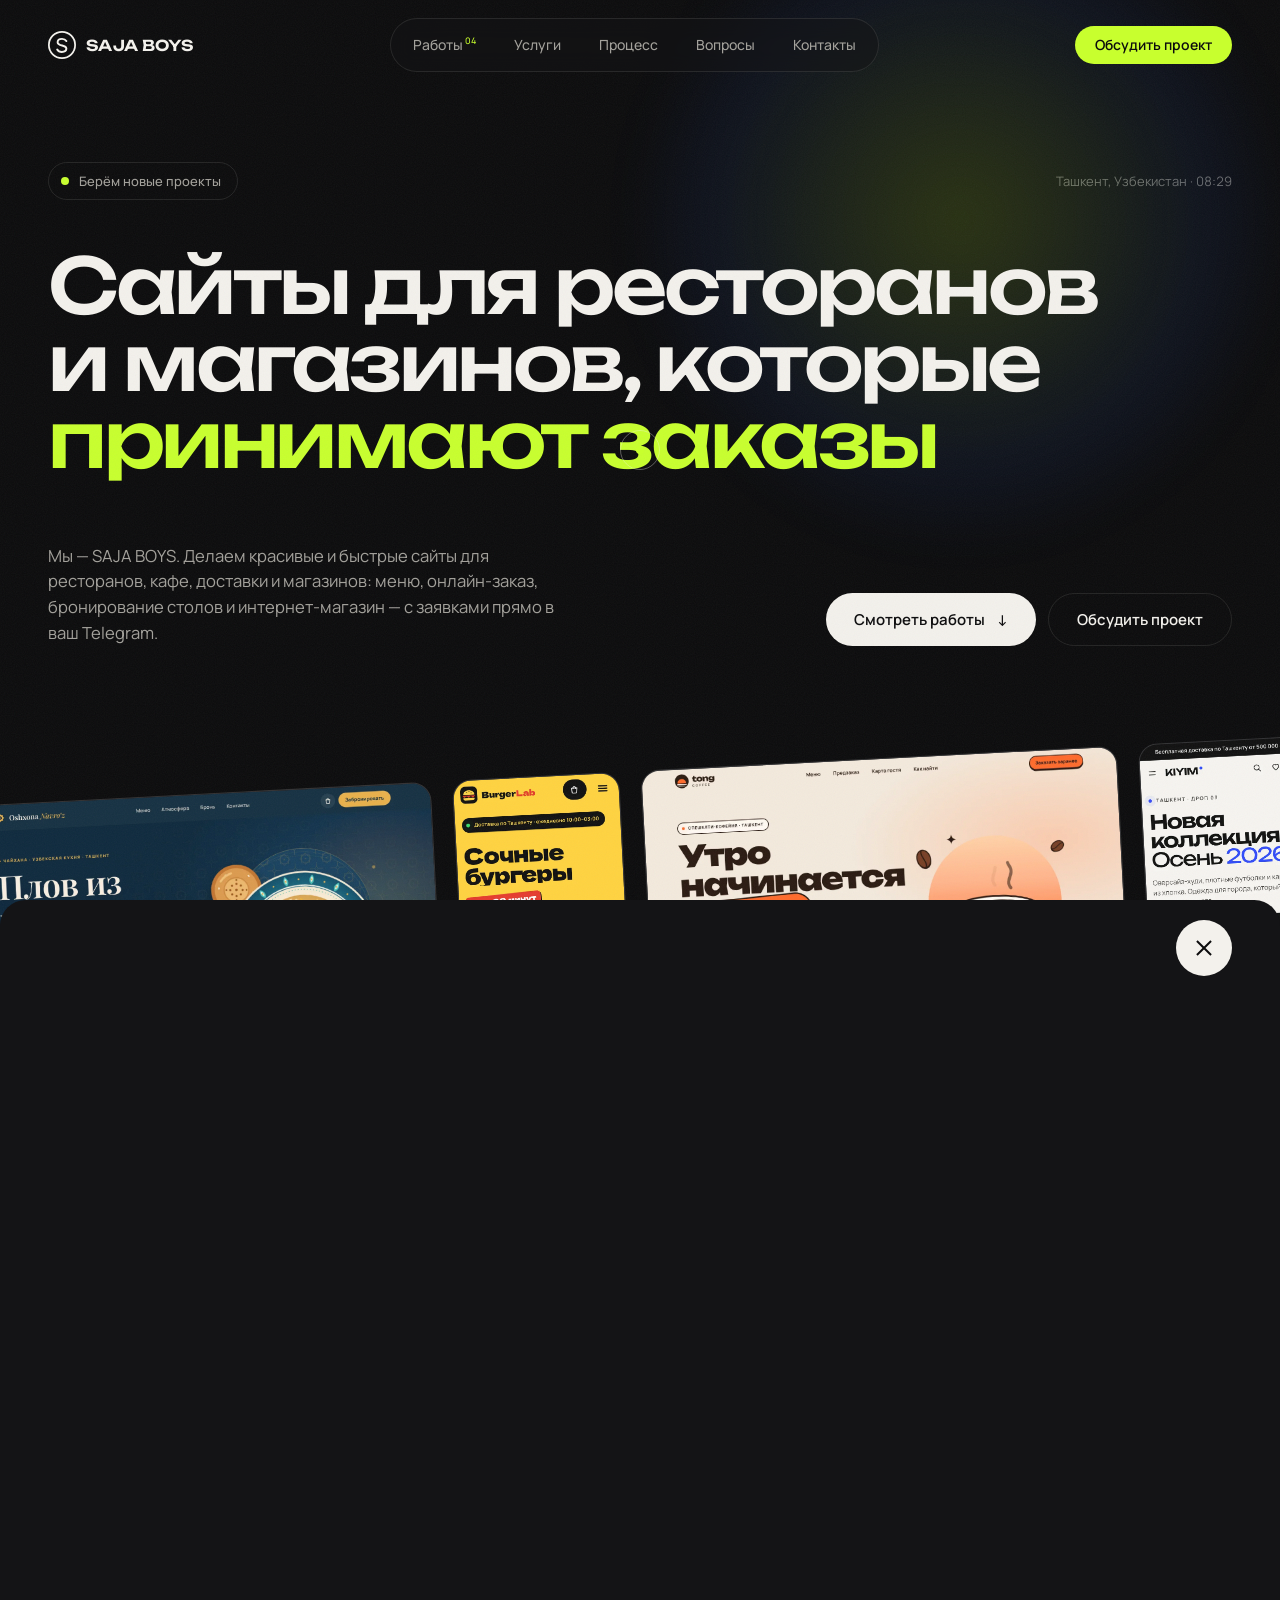
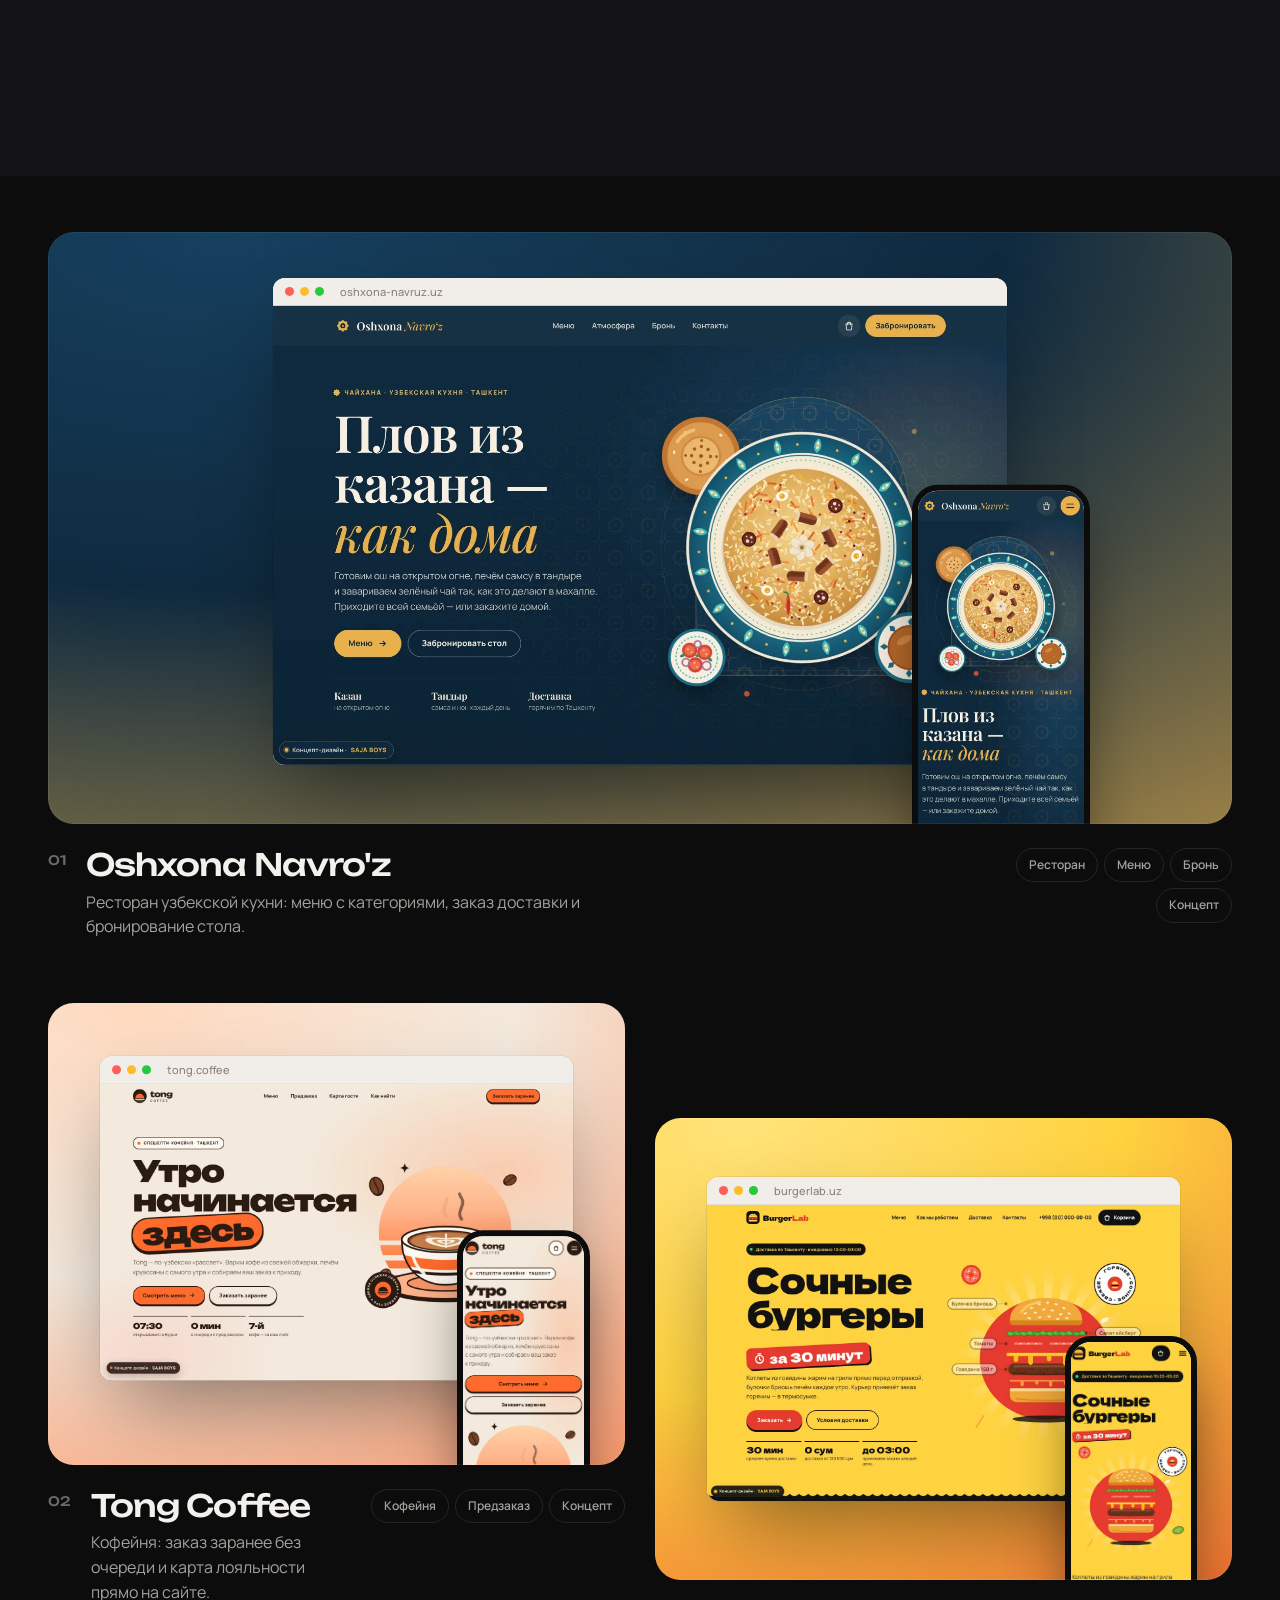
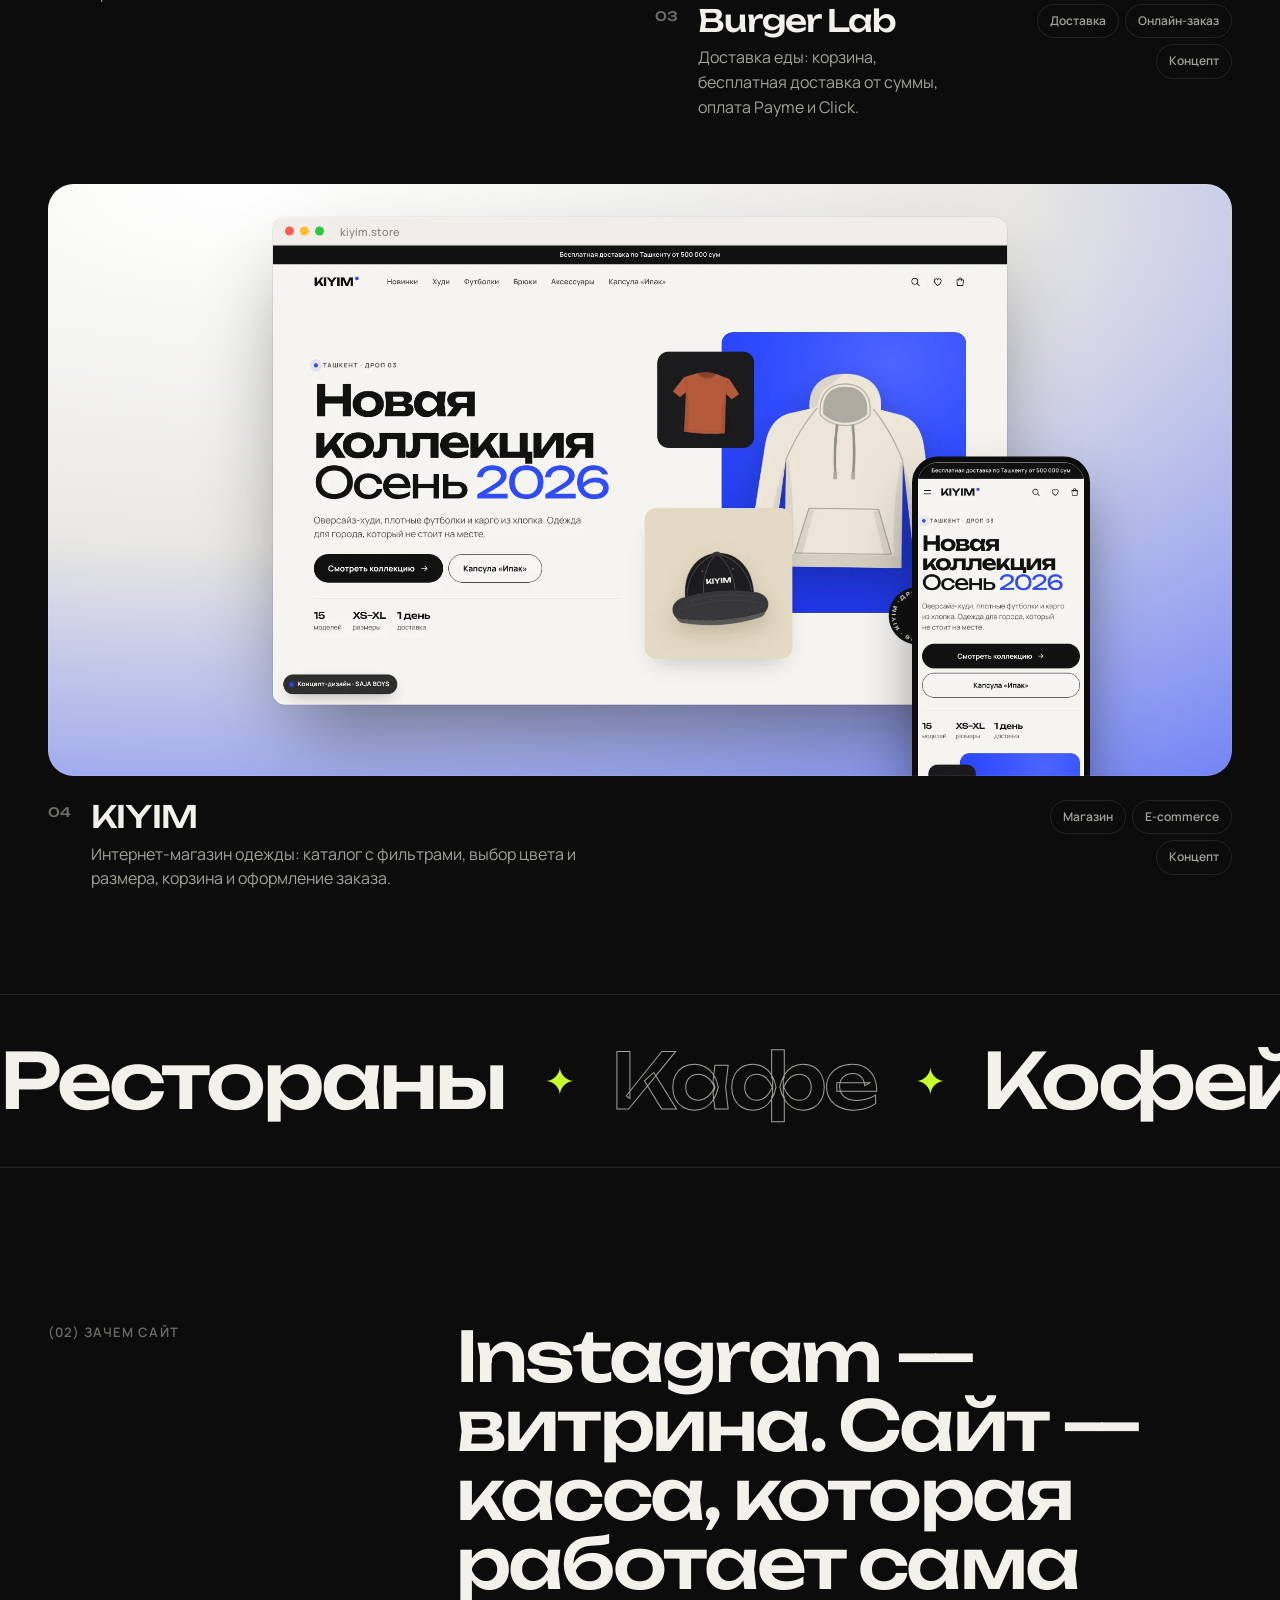
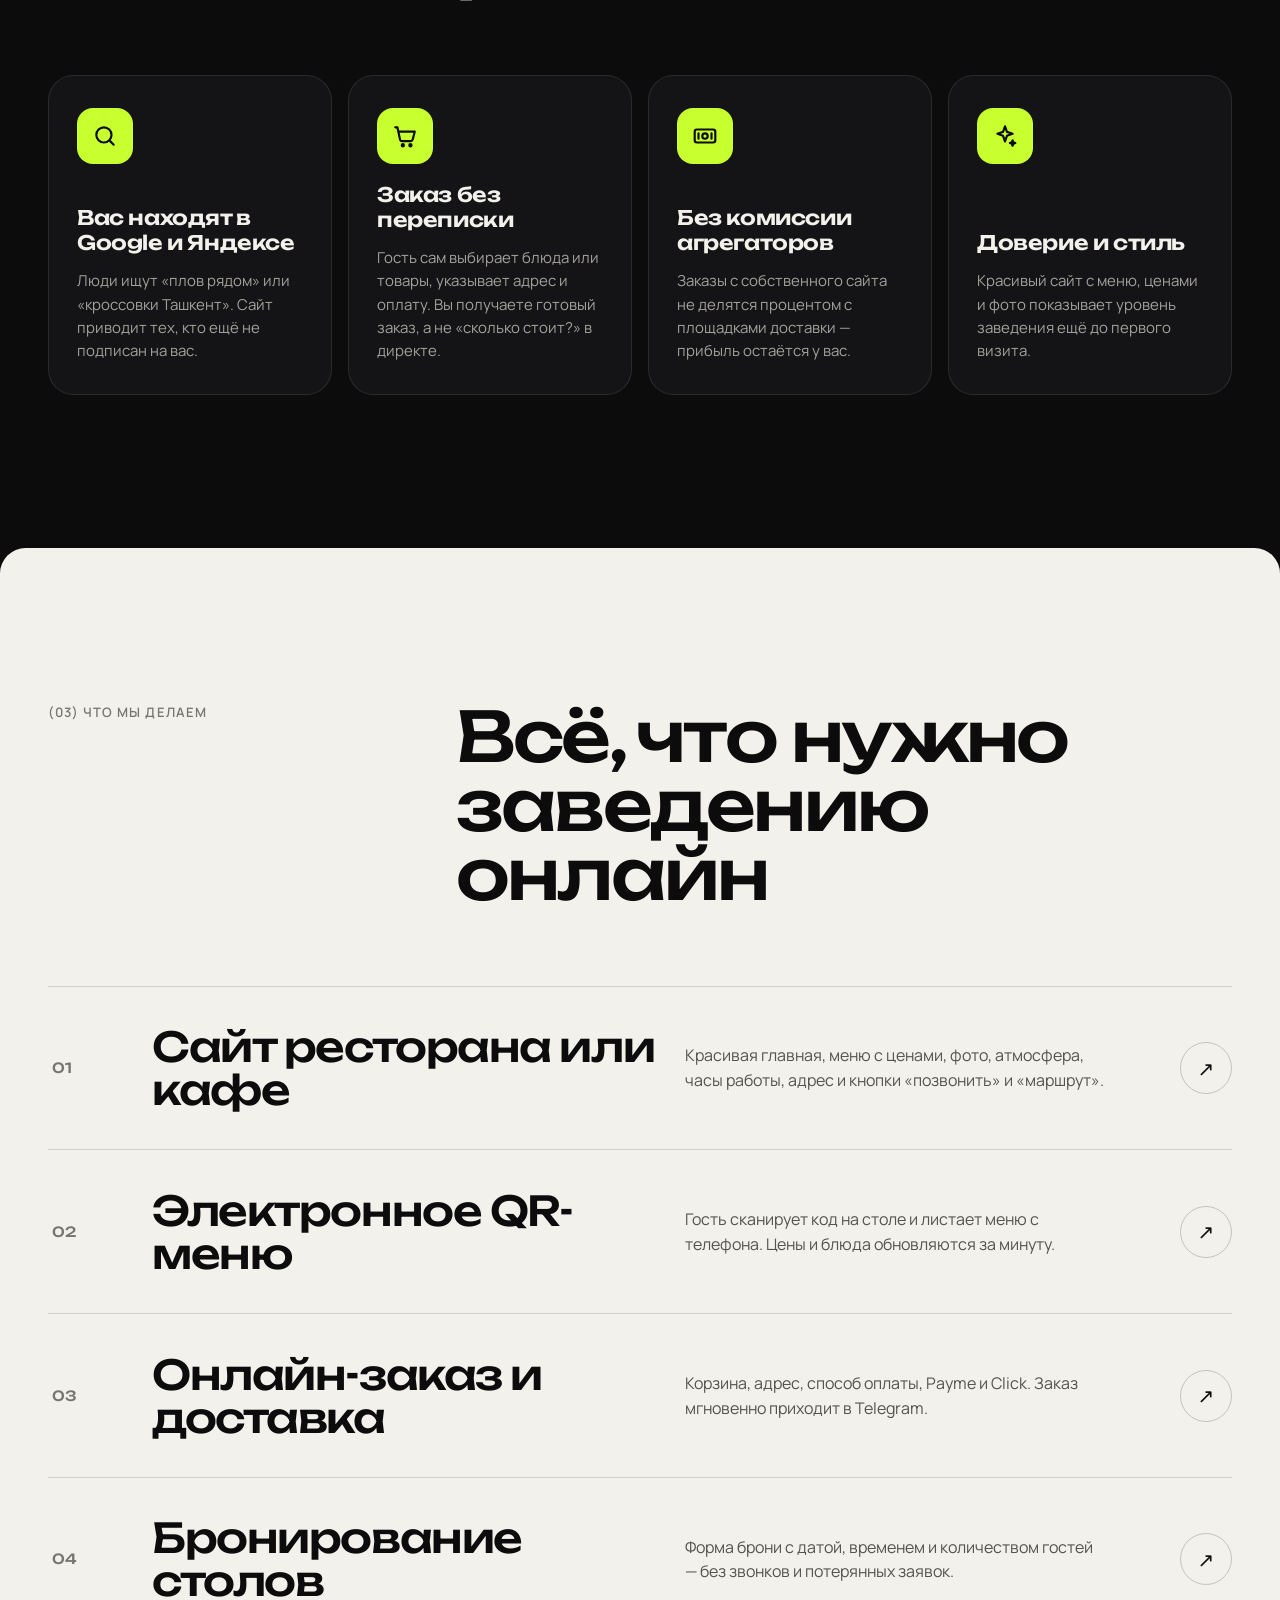
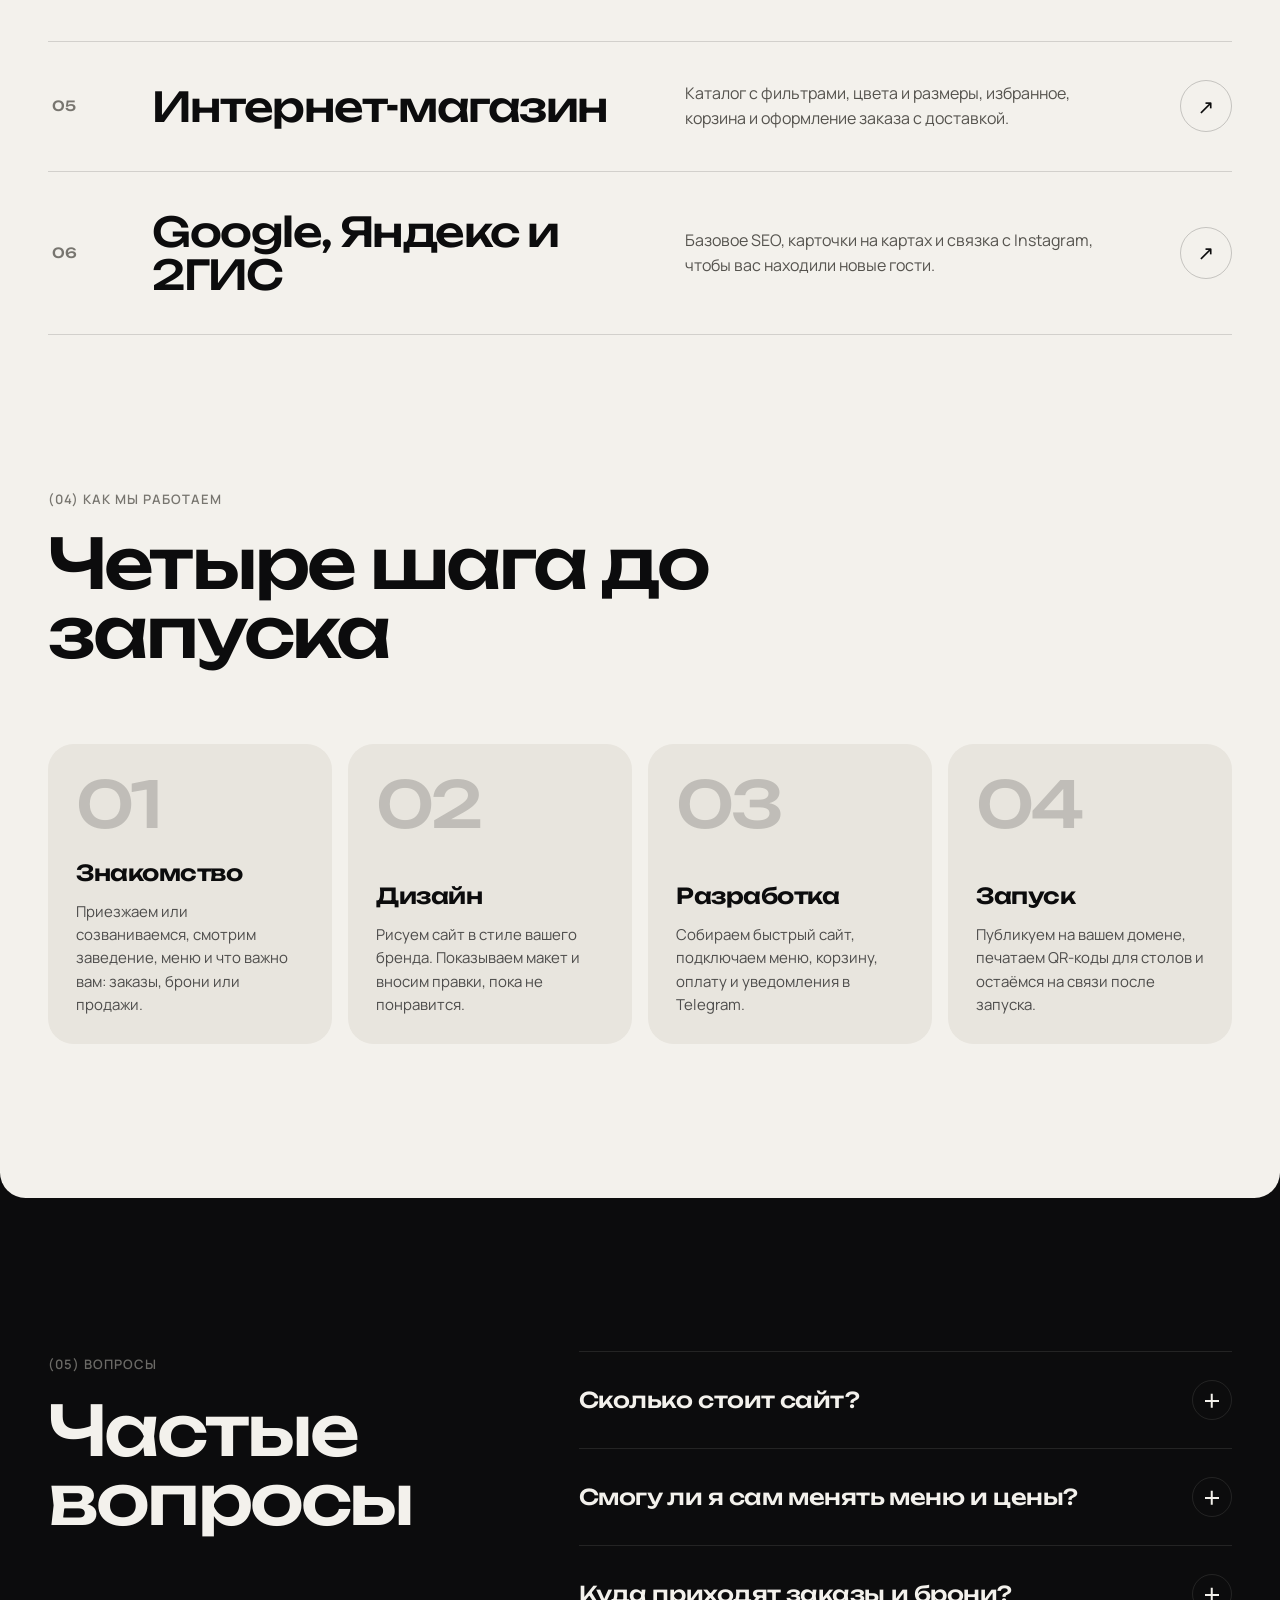
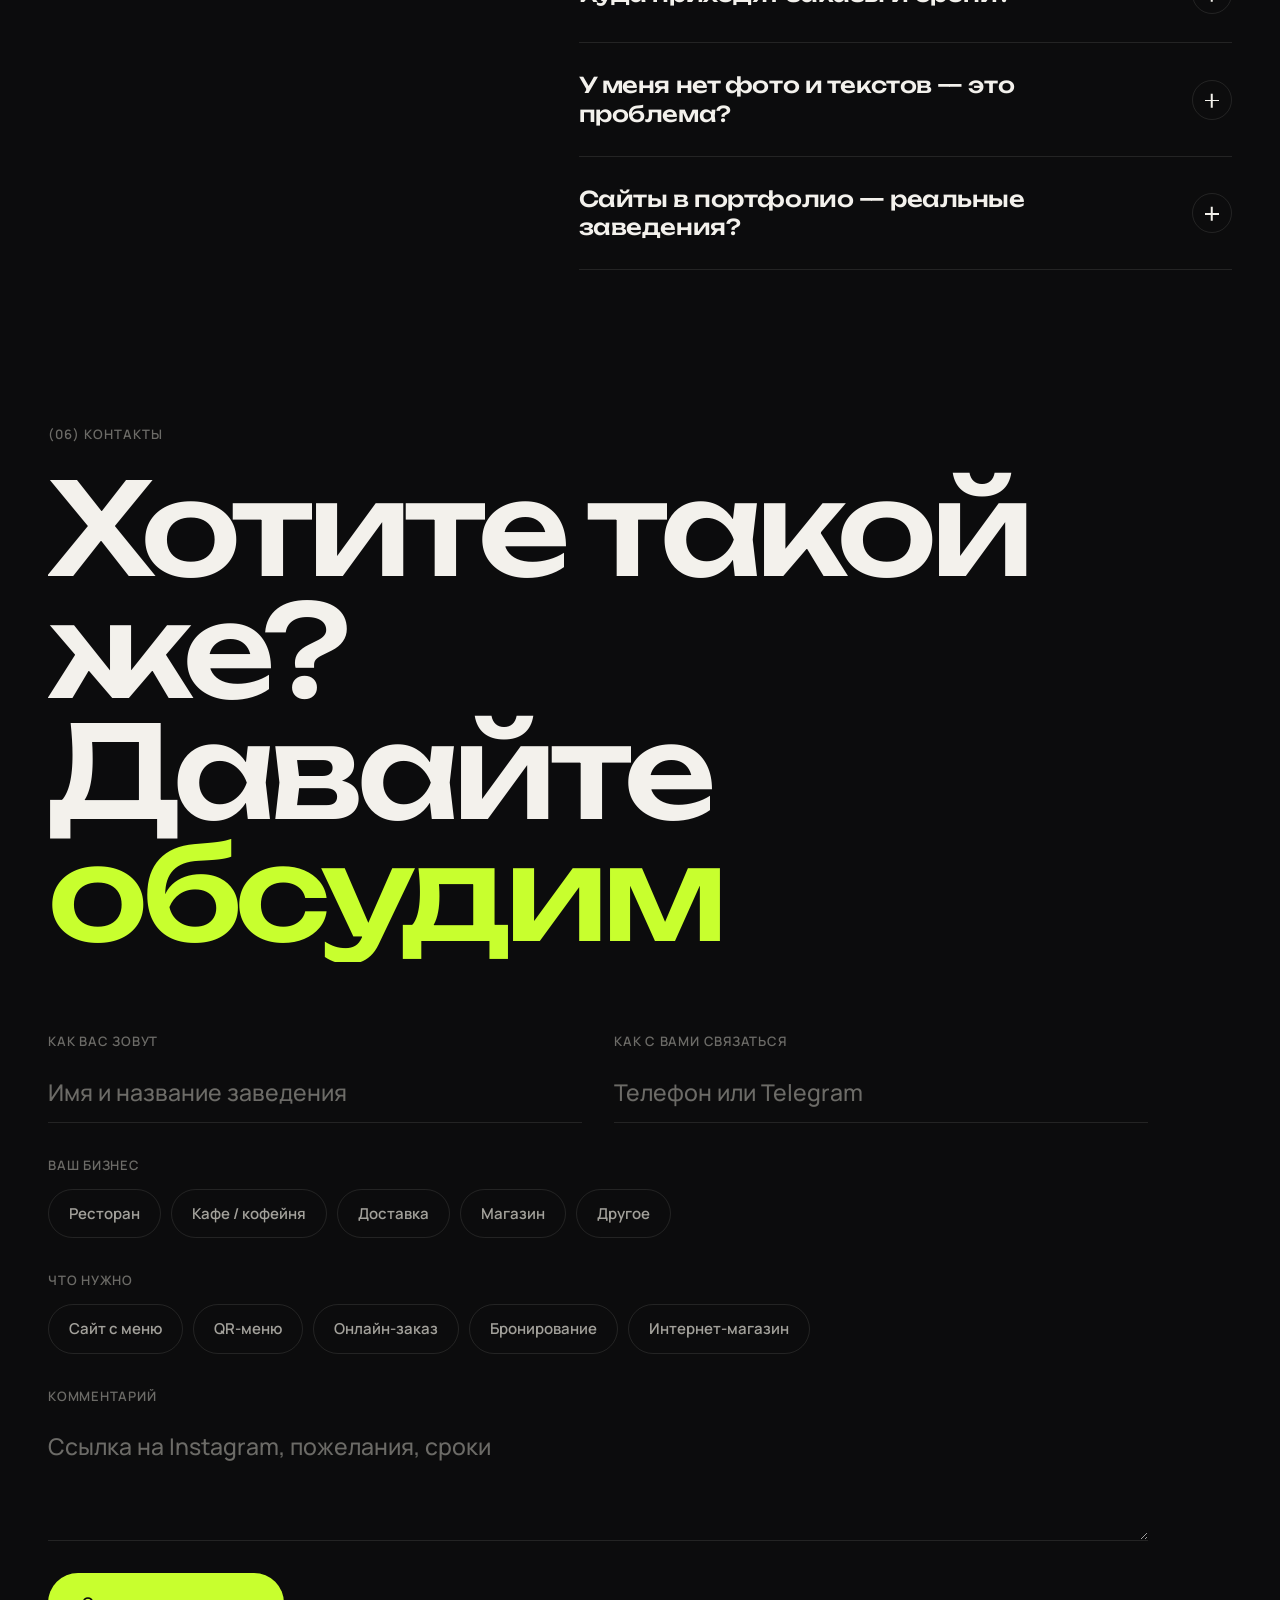
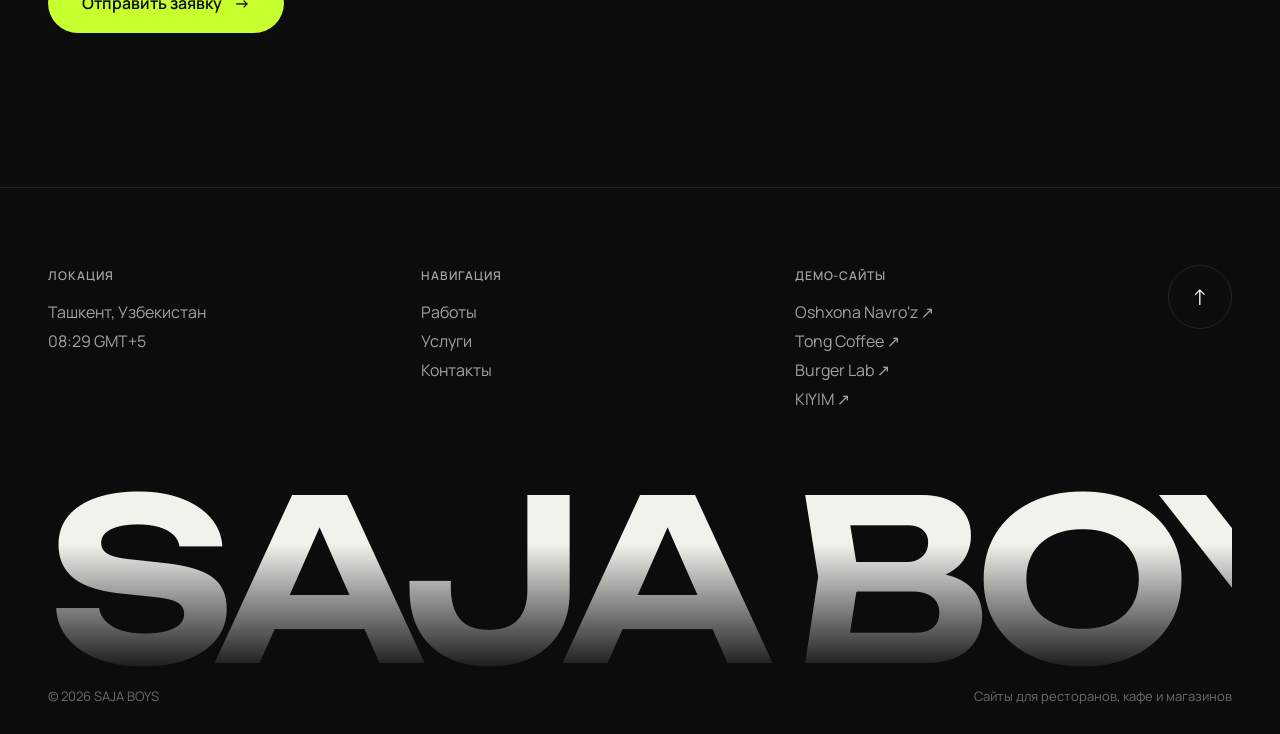
==== commit ca4f2586: "Finish Burger Lab demo, polish case layout, add social preview Co-Authored-By: Claude Opus 5.5 <nore" ====
--- a/index.html
+++ b/index.html
@@ -8,7 +8,7 @@
   <meta name="theme-color" content="#0c0c0d">
   <meta property="og:title" content="SAJA BOYS — сайты для ресторанов, кафе и магазинов">
   <meta property="og:description" content="Меню, онлайн-заказ, бронирование и интернет-магазины, которые приводят гостей и покупателей.">
-  <meta property="og:image" content="/assets/og.png">
+  <meta property="og:image" content="/assets/og.jpg">
   <meta property="og:type" content="website">
   <link rel="icon" href="/assets/favicon.svg" type="image/svg+xml">
   <link rel="preconnect" href="https://fonts.googleapis.com">
--- a/styles.css
+++ b/styles.css
@@ -247,6 +247,8 @@
   transform: translateZ(0);
 }
 .project--wide .project__media { aspect-ratio: 16 / 8; }
+.project--wide .browser { width: 62%; }
+.project--wide .phone { width: 15%; right: 12%; }
 .project__media::after {
   content: ''; position: absolute; inset: 0; border-radius: inherit; z-index: 3; pointer-events: none;
   box-shadow: inset 0 0 0 1px rgba(255, 255, 255, .06);
@@ -458,7 +460,10 @@
 .case__facts div { background: var(--bg-2); padding: 20px 22px; }
 .case__facts dt { font-size: 12px; font-weight: 600; letter-spacing: .08em; text-transform: uppercase; color: var(--ink-3); margin-bottom: 8px; }
 .case__facts dd { margin: 0; font-weight: 600; }
-.case__hero { border-radius: var(--radius); overflow: hidden; margin-bottom: clamp(40px, 5vw, 72px); background: var(--bg-3); }
+.case__hero { border-radius: var(--radius); overflow: hidden; margin-bottom: clamp(40px, 5vw, 72px); }
+.case__hero.project__media { aspect-ratio: 16 / 9; }
+.case__hero .browser { width: 66%; }
+.case__hero .phone { width: 17%; right: 9%; bottom: -4%; }
 .case__hero img, .case__hero video { width: 100%; }
 .case__cols { display: grid; grid-template-columns: 1fr 1fr; gap: clamp(32px, 5vw, 80px); margin-bottom: clamp(40px, 5vw, 72px); }
 .case__cols h3 { font: 500 clamp(22px, 2.2vw, 32px)/1.15 var(--display); letter-spacing: -.03em; margin-bottom: 16px; }
@@ -496,6 +501,11 @@
   .header .btn--sm { display: none; }
   .projects { grid-template-columns: 1fr; }
   .project--wide .project__media { aspect-ratio: 4 / 3.2; }
+  .project--wide .browser { width: 82%; }
+  .project--wide .phone { width: 23%; right: 6%; }
+  .case__hero.project__media { aspect-ratio: 4 / 3.2; }
+  .case__hero .browser { width: 82%; }
+  .case__hero .phone { width: 23%; right: 6%; }
   .project__info { grid-template-columns: auto 1fr; }
   .tags { grid-column: 2; justify-content: flex-start; max-width: none; }
   .stats { grid-template-columns: repeat(2, 1fr); }
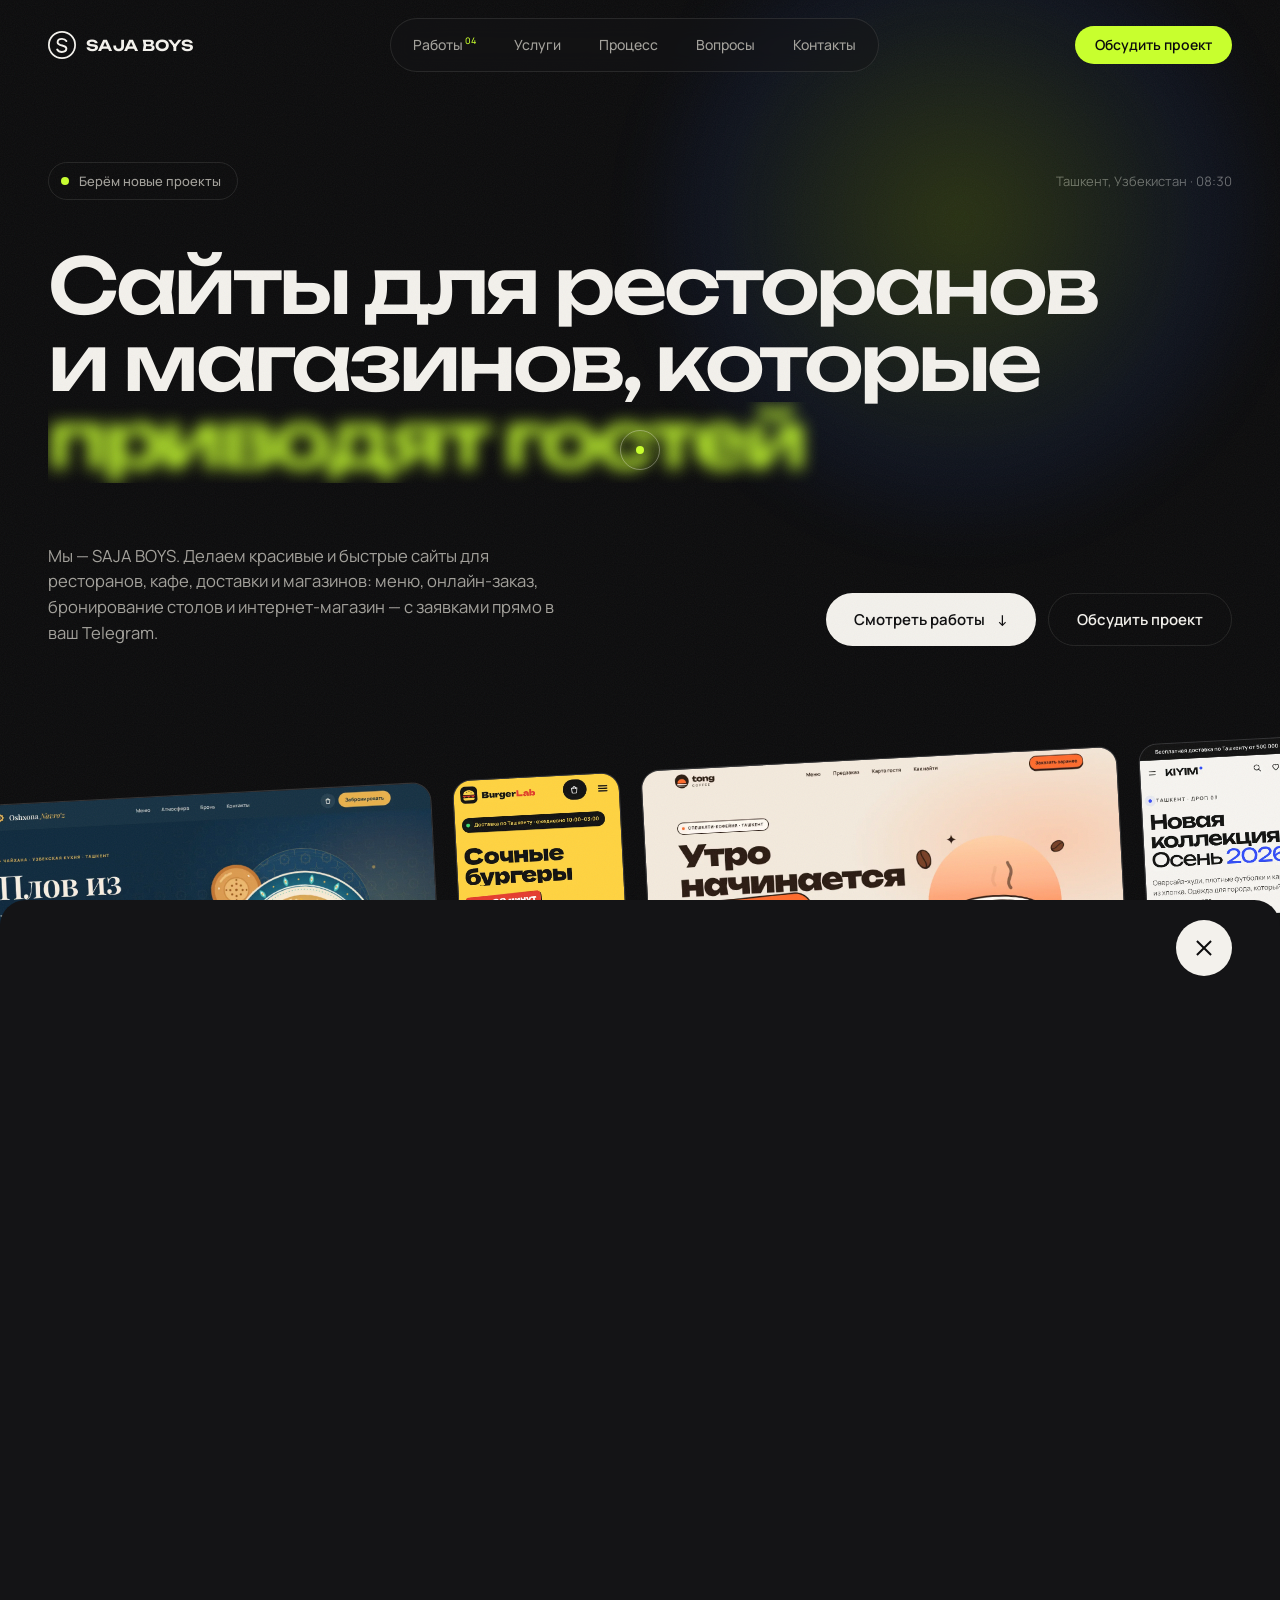
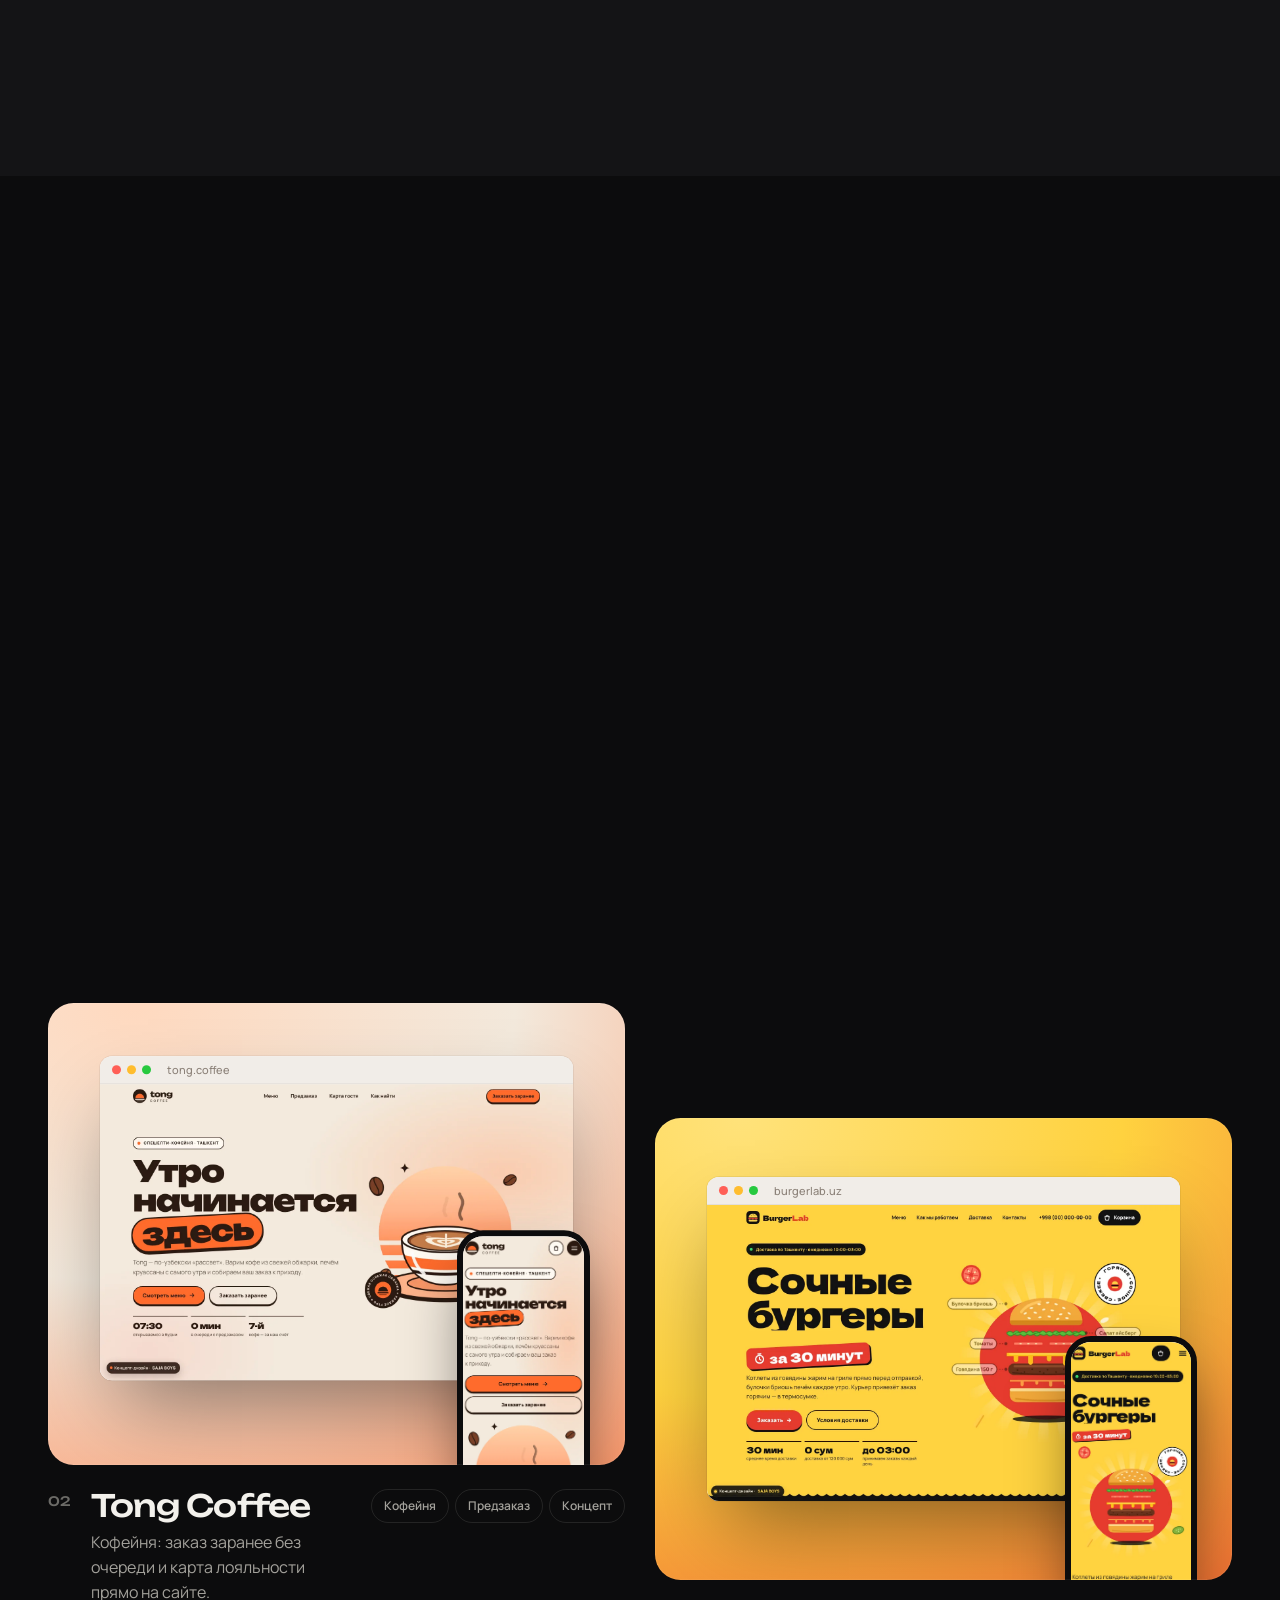
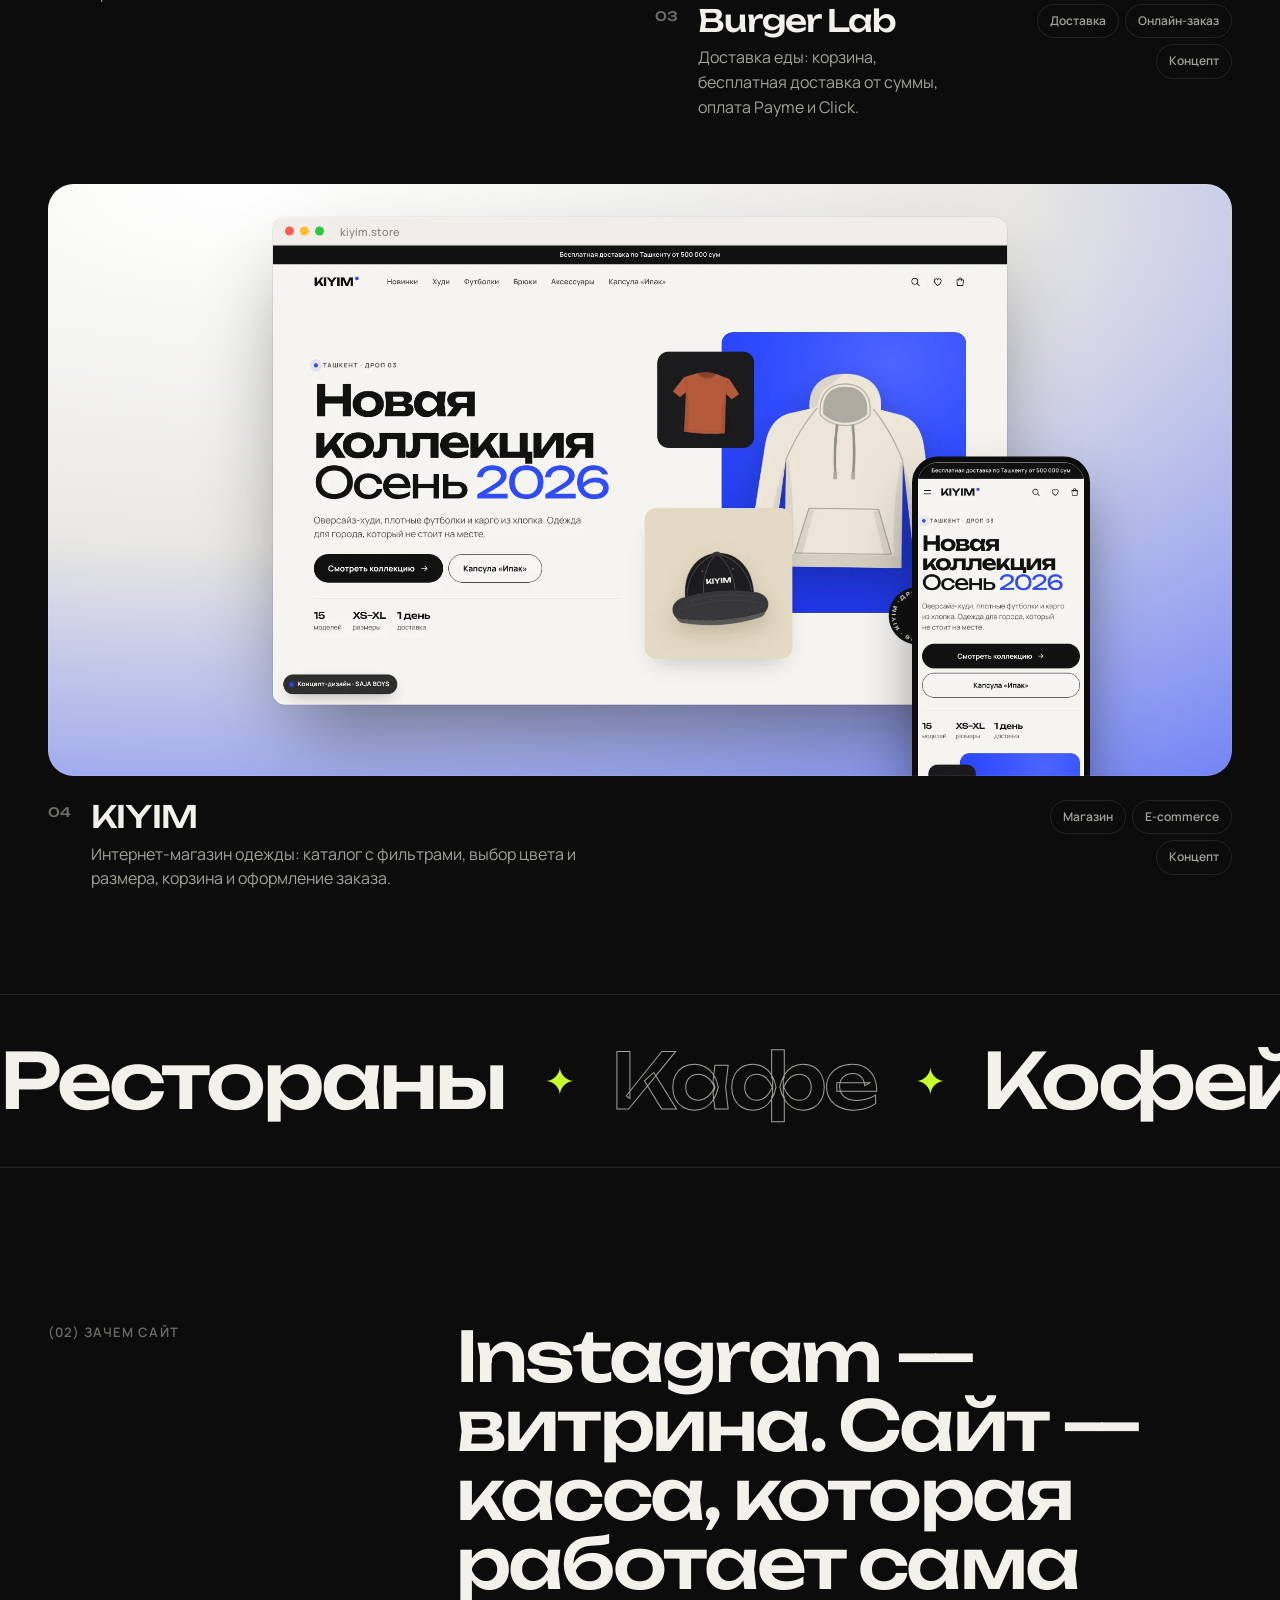
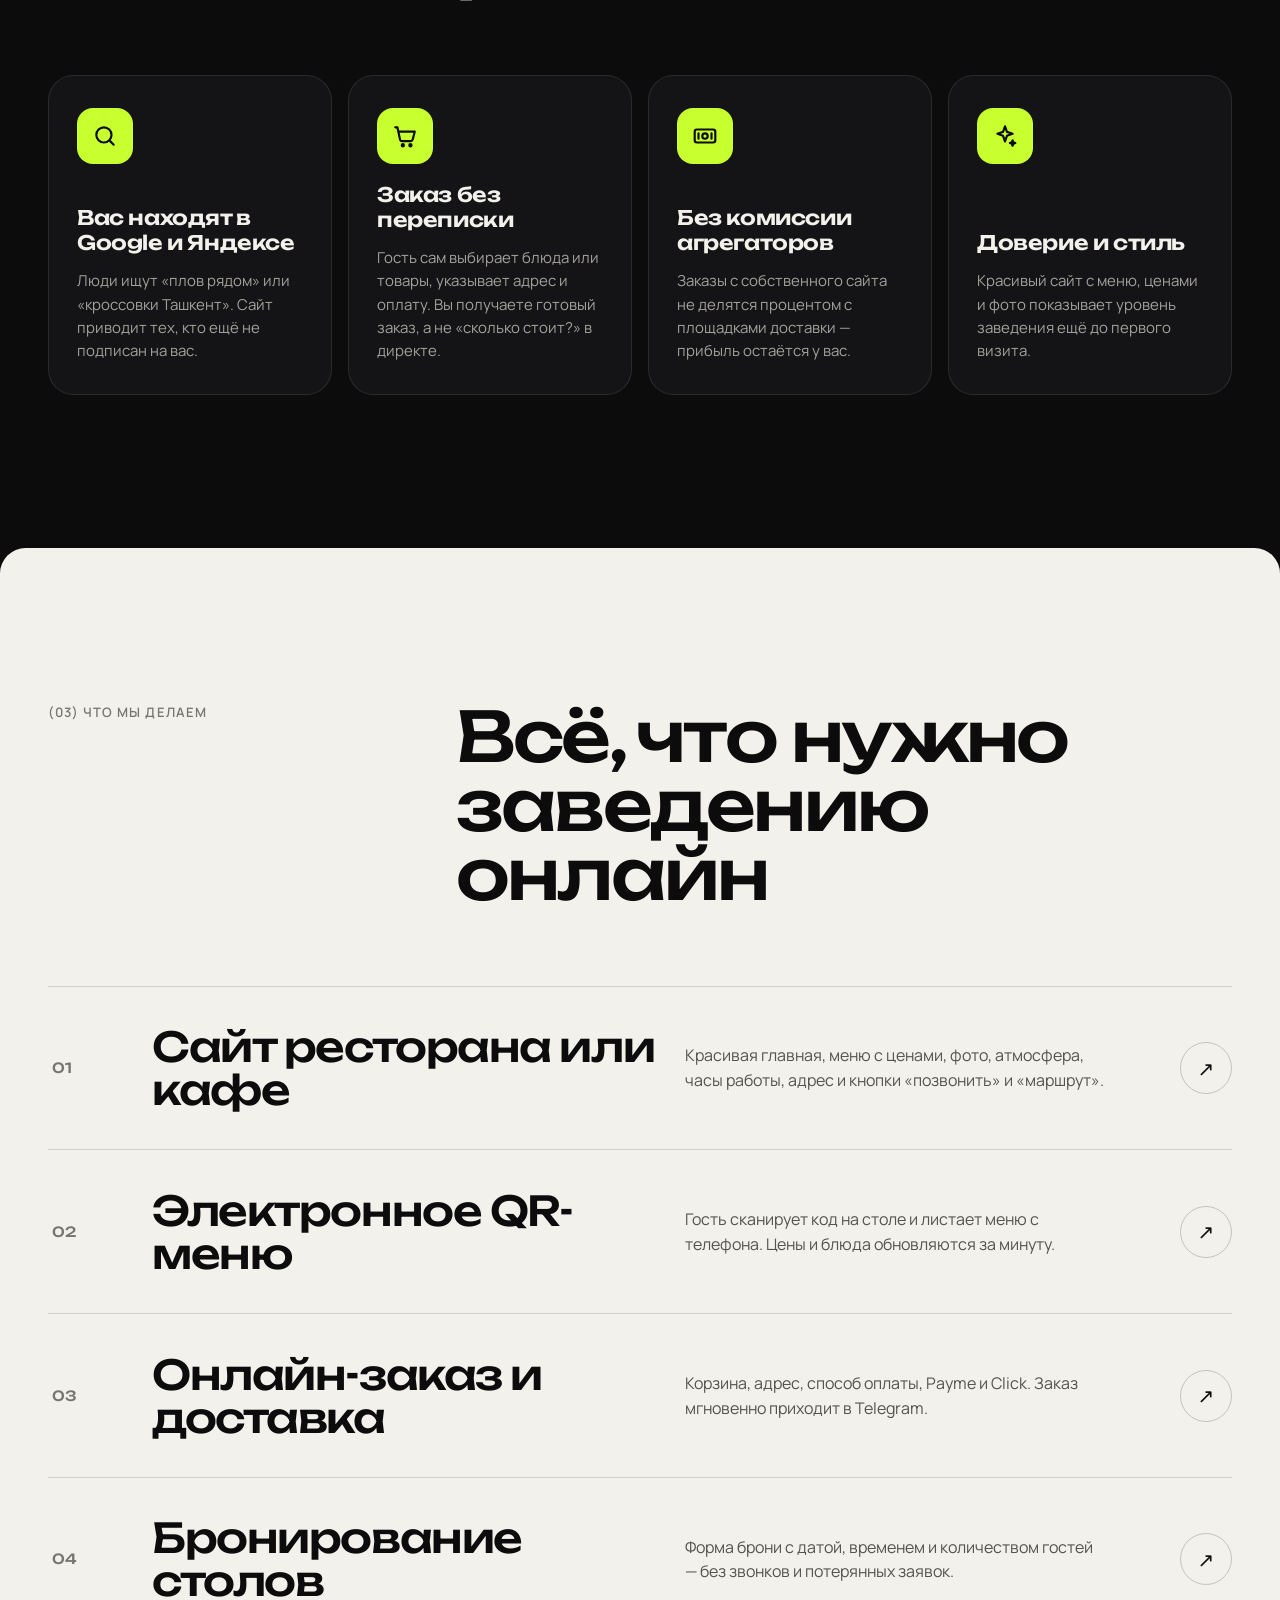
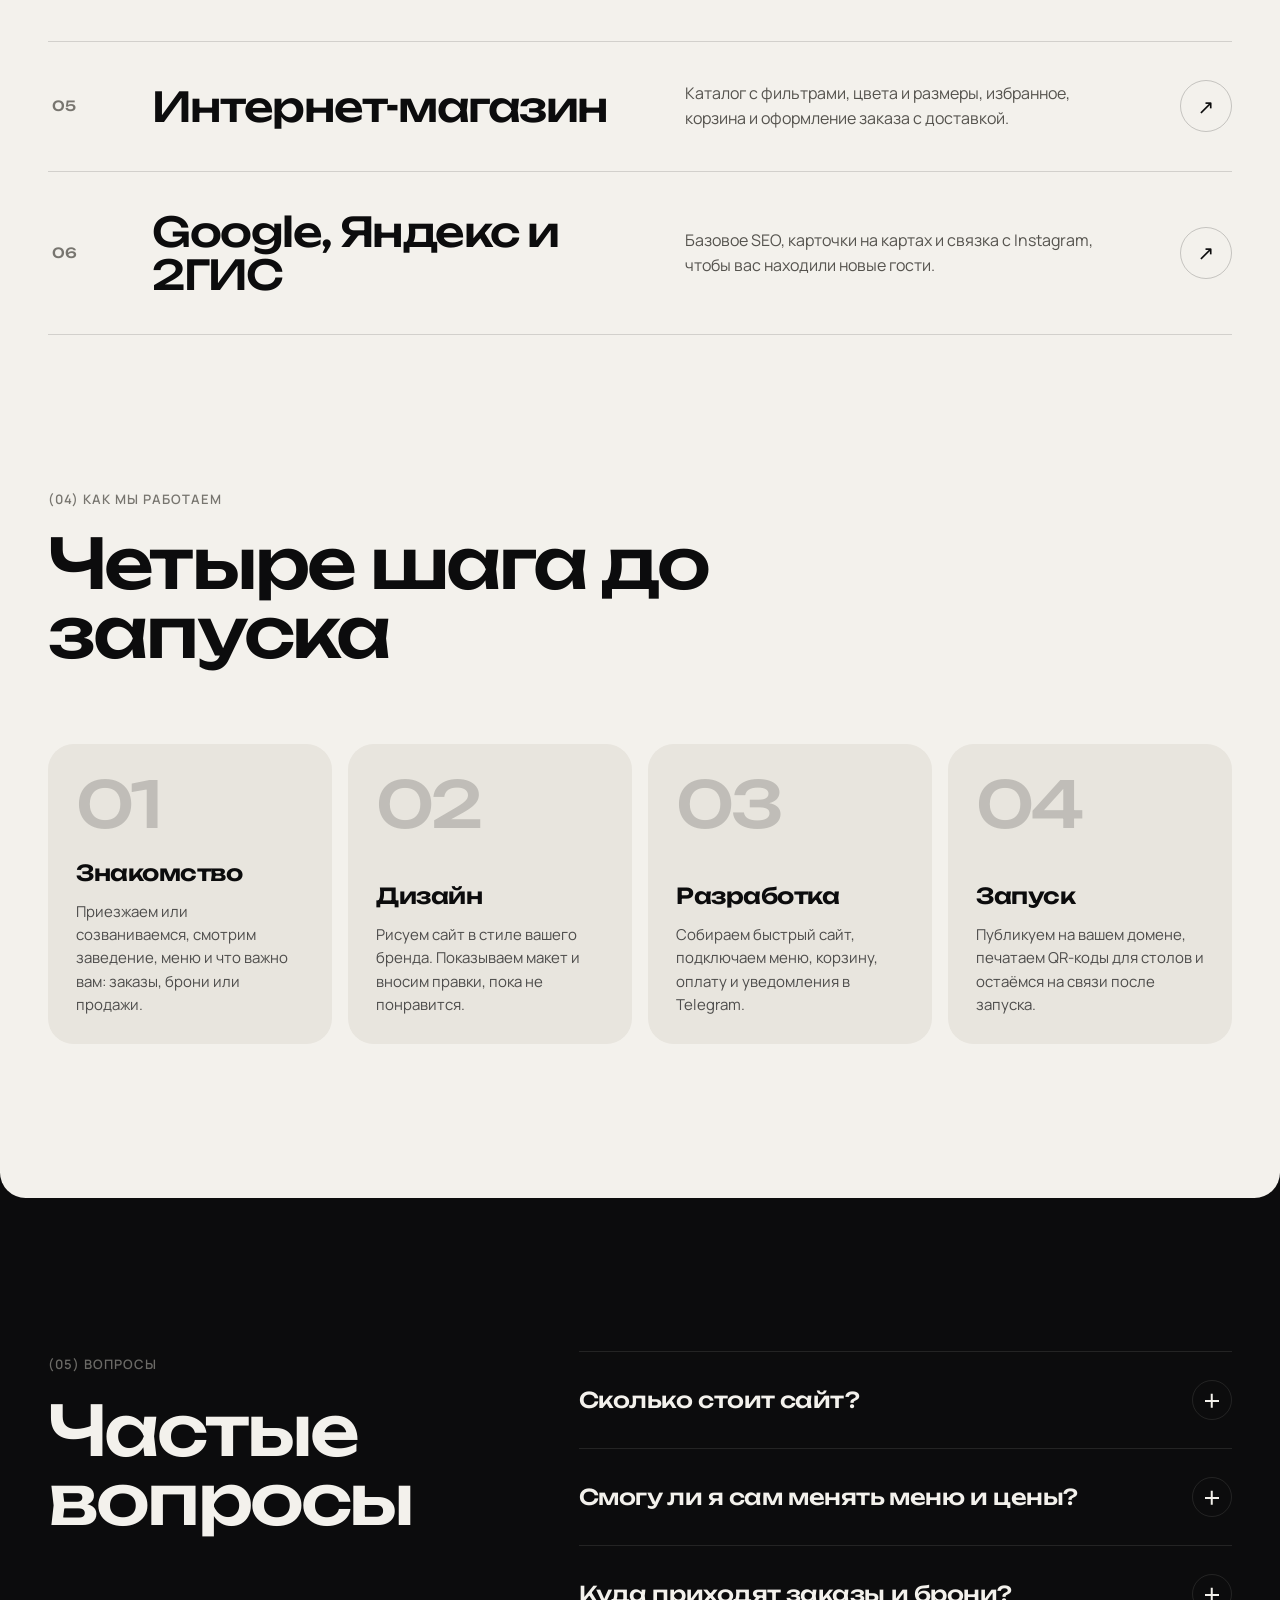
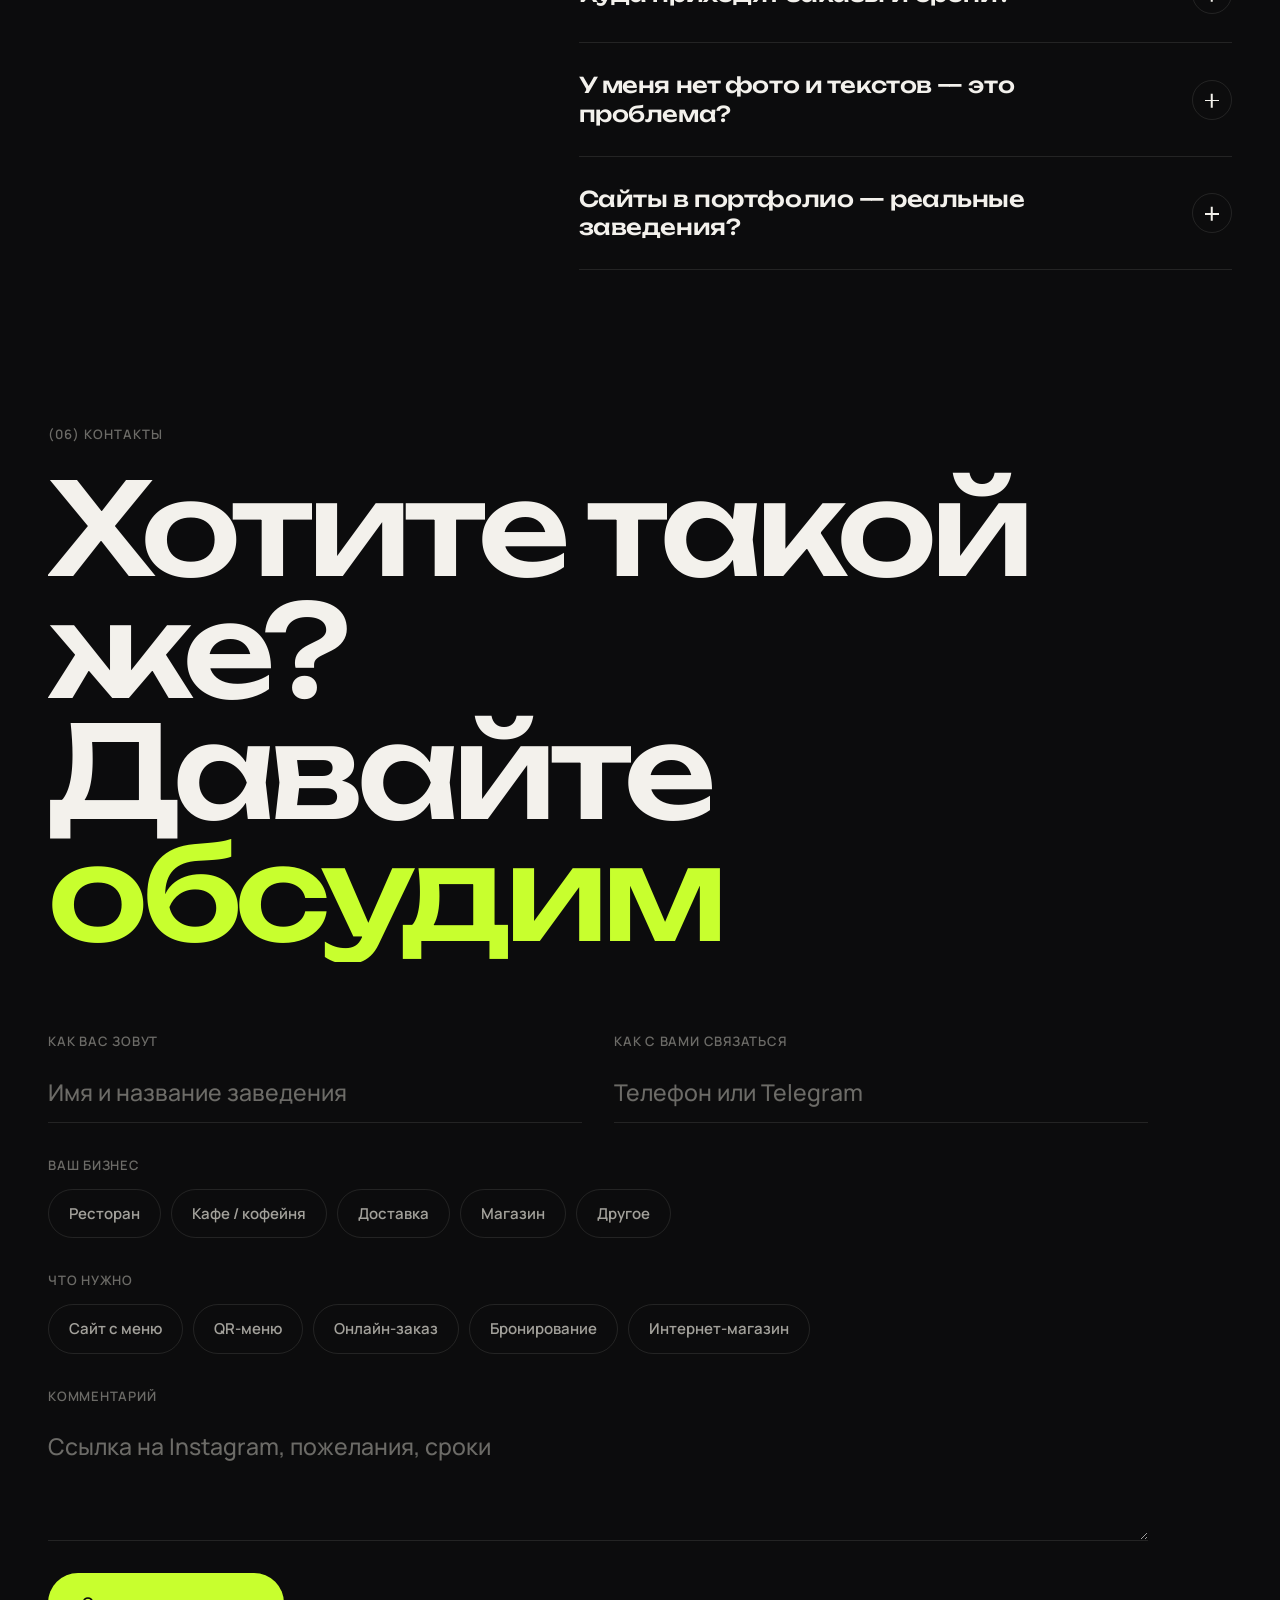
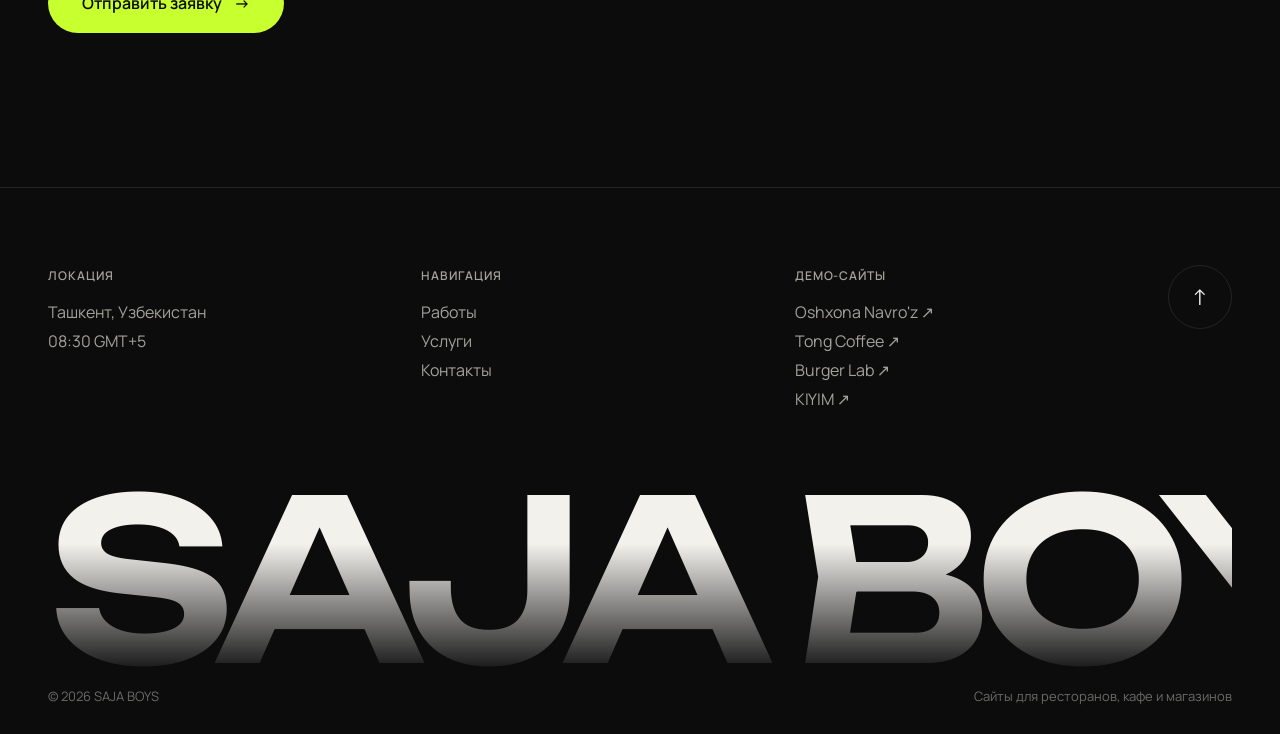
==== commit de58dbd4: "Use relative paths so the site opens from any host or folder Co-Authored-By: Claude Opus 5.5 <norepl" ====
--- a/index.html
+++ b/index.html
@@ -10,11 +10,11 @@
   <meta property="og:description" content="Меню, онлайн-заказ, бронирование и интернет-магазины, которые приводят гостей и покупателей.">
   <meta property="og:image" content="/assets/og.jpg">
   <meta property="og:type" content="website">
-  <link rel="icon" href="/assets/favicon.svg" type="image/svg+xml">
+  <link rel="icon" href="assets/favicon.svg" type="image/svg+xml">
   <link rel="preconnect" href="https://fonts.googleapis.com">
   <link rel="preconnect" href="https://fonts.gstatic.com" crossorigin>
   <link href="https://fonts.googleapis.com/css2?family=Manrope:wght@400;500;600;700&family=Unbounded:wght@400;500;600;700&display=swap" rel="stylesheet">
-  <link rel="stylesheet" href="/styles.css">
+  <link rel="stylesheet" href="styles.css">
 </head>
 <body class="is-loading">
 
@@ -136,10 +136,10 @@
             <div class="project__media" style="--m1:#16405f;--m2:#0f2a3f;--m3:#e8b04b">
               <div class="browser" data-parallax="0.05">
                 <div class="browser__bar"><span></span><span></span><span></span><em>oshxona-navruz.uz</em></div>
-                <img src="/assets/work/oshxona-desktop.webp" alt="Сайт ресторана Oshxona Navro'z — главный экран" loading="lazy">
+                <img src="assets/work/oshxona-desktop.webp" alt="Сайт ресторана Oshxona Navro'z — главный экран" loading="lazy">
               </div>
               <div class="phone phone--float" data-parallax="-0.08">
-                <img src="/assets/work/oshxona-mobile.webp" alt="Сайт ресторана Oshxona Navro'z — мобильная версия" loading="lazy">
+                <img src="assets/work/oshxona-mobile.webp" alt="Сайт ресторана Oshxona Navro'z — мобильная версия" loading="lazy">
               </div>
             </div>
             <div class="project__info">
@@ -156,10 +156,10 @@
             <div class="project__media" style="--m1:#ffd9bf;--m2:#f3e9dc;--m3:#ff6b2c">
               <div class="browser" data-parallax="0.05">
                 <div class="browser__bar"><span></span><span></span><span></span><em>tong.coffee</em></div>
-                <img src="/assets/work/tong-coffee-desktop.webp" alt="Сайт кофейни Tong Coffee" loading="lazy">
+                <img src="assets/work/tong-coffee-desktop.webp" alt="Сайт кофейни Tong Coffee" loading="lazy">
               </div>
               <div class="phone phone--float" data-parallax="-0.08">
-                <img src="/assets/work/tong-coffee-mobile.webp" alt="Сайт кофейни Tong Coffee — мобильная версия" loading="lazy">
+                <img src="assets/work/tong-coffee-mobile.webp" alt="Сайт кофейни Tong Coffee — мобильная версия" loading="lazy">
               </div>
             </div>
             <div class="project__info">
@@ -176,10 +176,10 @@
             <div class="project__media" style="--m1:#ffe27a;--m2:#ffd23f;--m3:#e63b2e">
               <div class="browser" data-parallax="0.05">
                 <div class="browser__bar"><span></span><span></span><span></span><em>burgerlab.uz</em></div>
-                <img src="/assets/work/burger-lab-desktop.webp" alt="Сайт доставки Burger Lab" loading="lazy">
+                <img src="assets/work/burger-lab-desktop.webp" alt="Сайт доставки Burger Lab" loading="lazy">
               </div>
               <div class="phone phone--float" data-parallax="-0.08">
-                <img src="/assets/work/burger-lab-mobile.webp" alt="Сайт доставки Burger Lab — мобильная версия" loading="lazy">
+                <img src="assets/work/burger-lab-mobile.webp" alt="Сайт доставки Burger Lab — мобильная версия" loading="lazy">
               </div>
             </div>
             <div class="project__info">
@@ -196,10 +196,10 @@
             <div class="project__media" style="--m1:#ffffff;--m2:#e9e8e3;--m3:#2f4bff">
               <div class="browser" data-parallax="0.05">
                 <div class="browser__bar"><span></span><span></span><span></span><em>kiyim.store</em></div>
-                <img src="/assets/work/kiyim-desktop.webp" alt="Интернет-магазин одежды KIYIM" loading="lazy">
+                <img src="assets/work/kiyim-desktop.webp" alt="Интернет-магазин одежды KIYIM" loading="lazy">
               </div>
               <div class="phone phone--float" data-parallax="-0.08">
-                <img src="/assets/work/kiyim-mobile.webp" alt="Интернет-магазин KIYIM — мобильная версия" loading="lazy">
+                <img src="assets/work/kiyim-mobile.webp" alt="Интернет-магазин KIYIM — мобильная версия" loading="lazy">
               </div>
             </div>
             <div class="project__info">
@@ -440,7 +440,7 @@
         </div>
         <div>
           <p class="footer__label">Демо-сайты</p>
-          <p><a href="/demos/oshxona/">Oshxona Navro'z ↗</a><br><a href="/demos/tong-coffee/">Tong Coffee ↗</a><br><a href="/demos/burger-lab/">Burger Lab ↗</a><br><a href="/demos/kiyim/">KIYIM ↗</a></p>
+          <p><a href="demos/oshxona/index.html">Oshxona Navro'z ↗</a><br><a href="demos/tong-coffee/index.html">Tong Coffee ↗</a><br><a href="demos/burger-lab/index.html">Burger Lab ↗</a><br><a href="demos/kiyim/index.html">KIYIM ↗</a></p>
         </div>
         <a href="#top" class="totop" data-magnetic aria-label="Наверх">↑</a>
       </div>
@@ -461,7 +461,7 @@
     </div>
   </div>
 
-  <script src="/assets/vendor/lenis.min.js" defer></script>
-  <script src="/main.js" defer></script>
+  <script src="assets/vendor/lenis.min.js" defer></script>
+  <script src="main.js" defer></script>
 </body>
 </html>
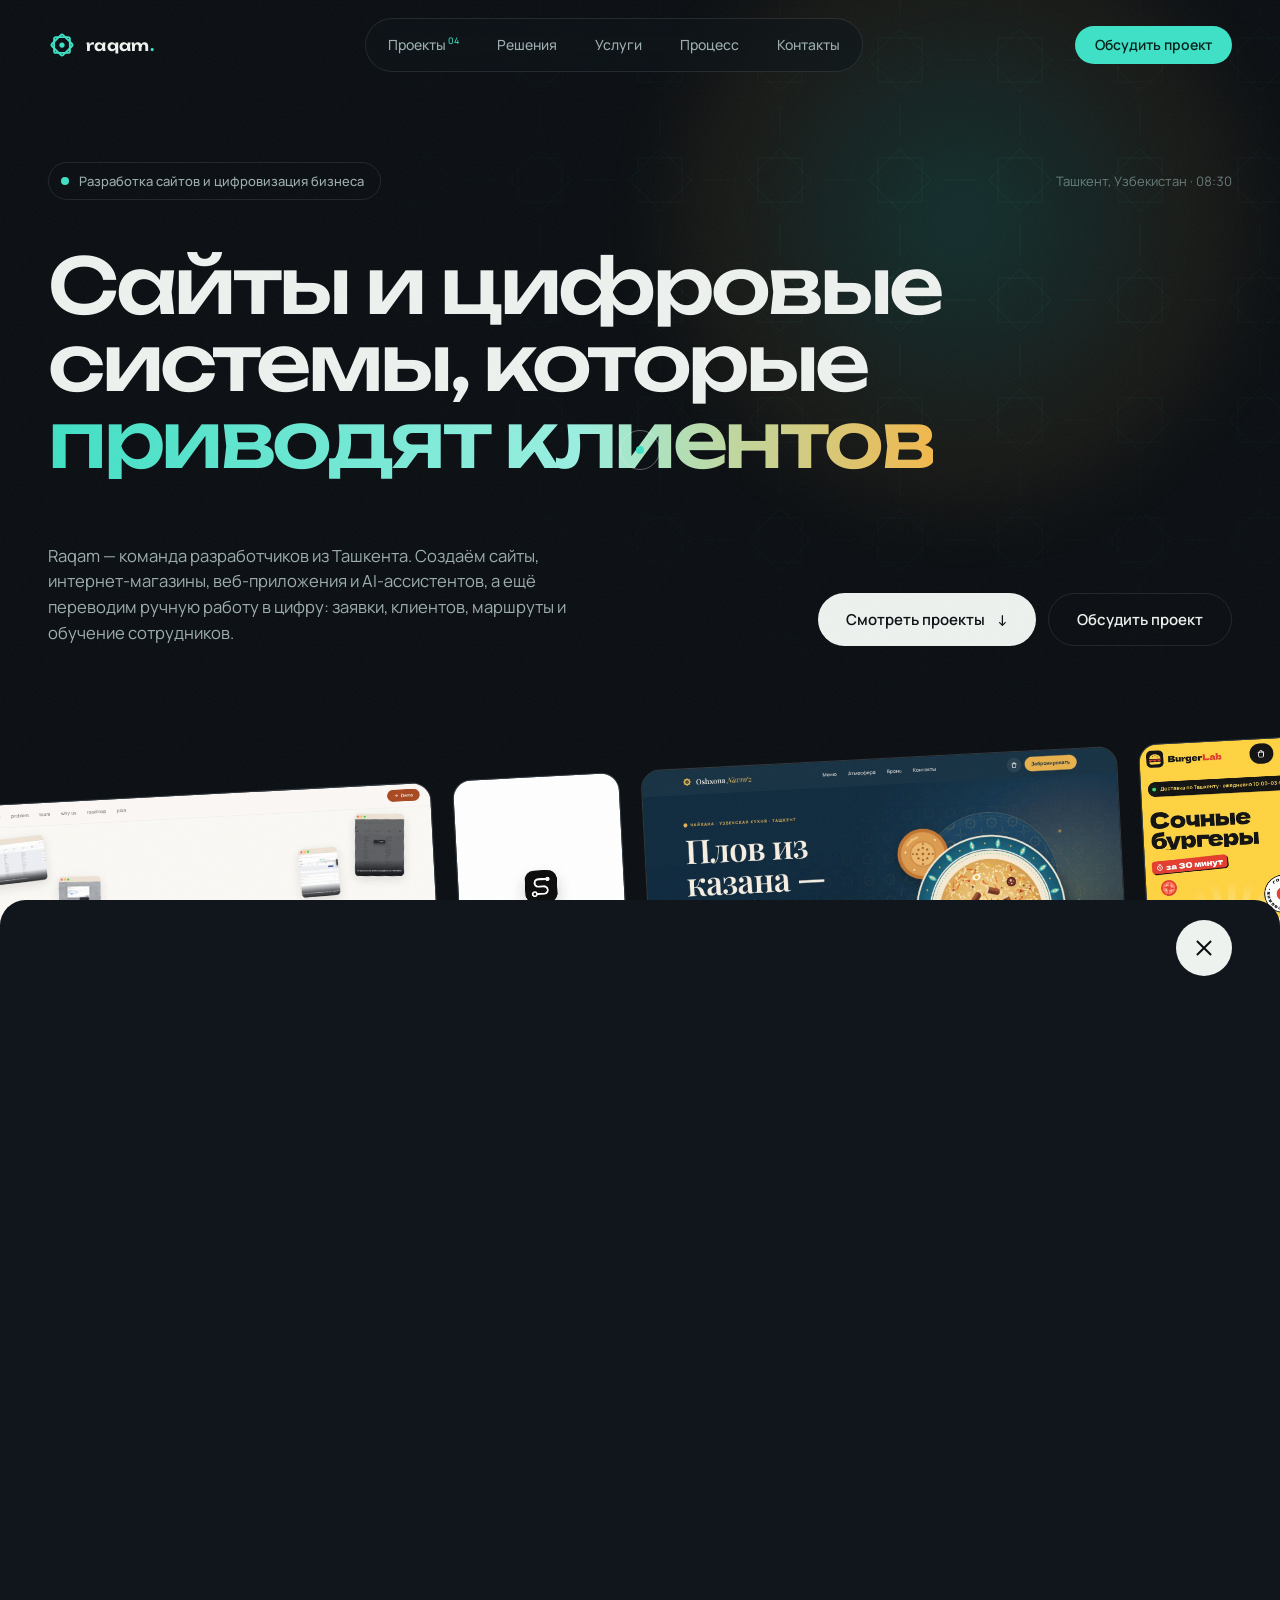
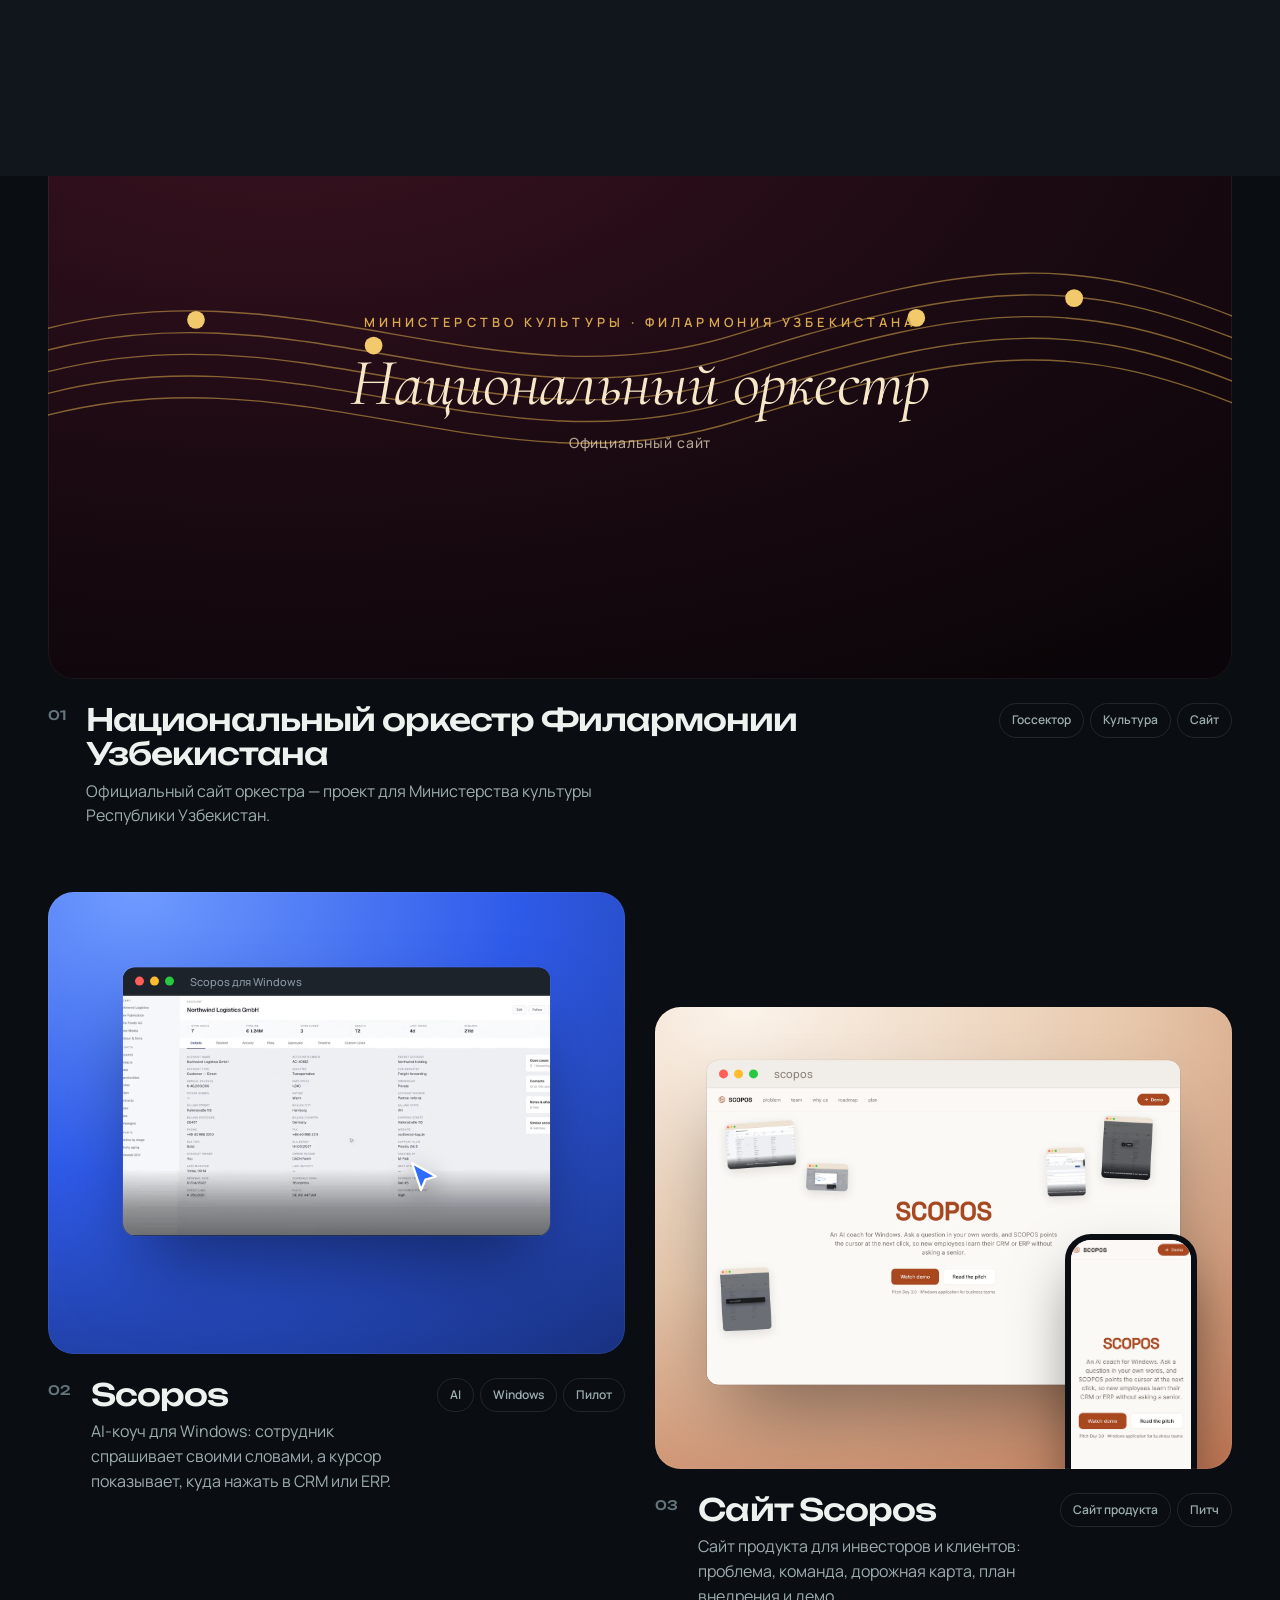
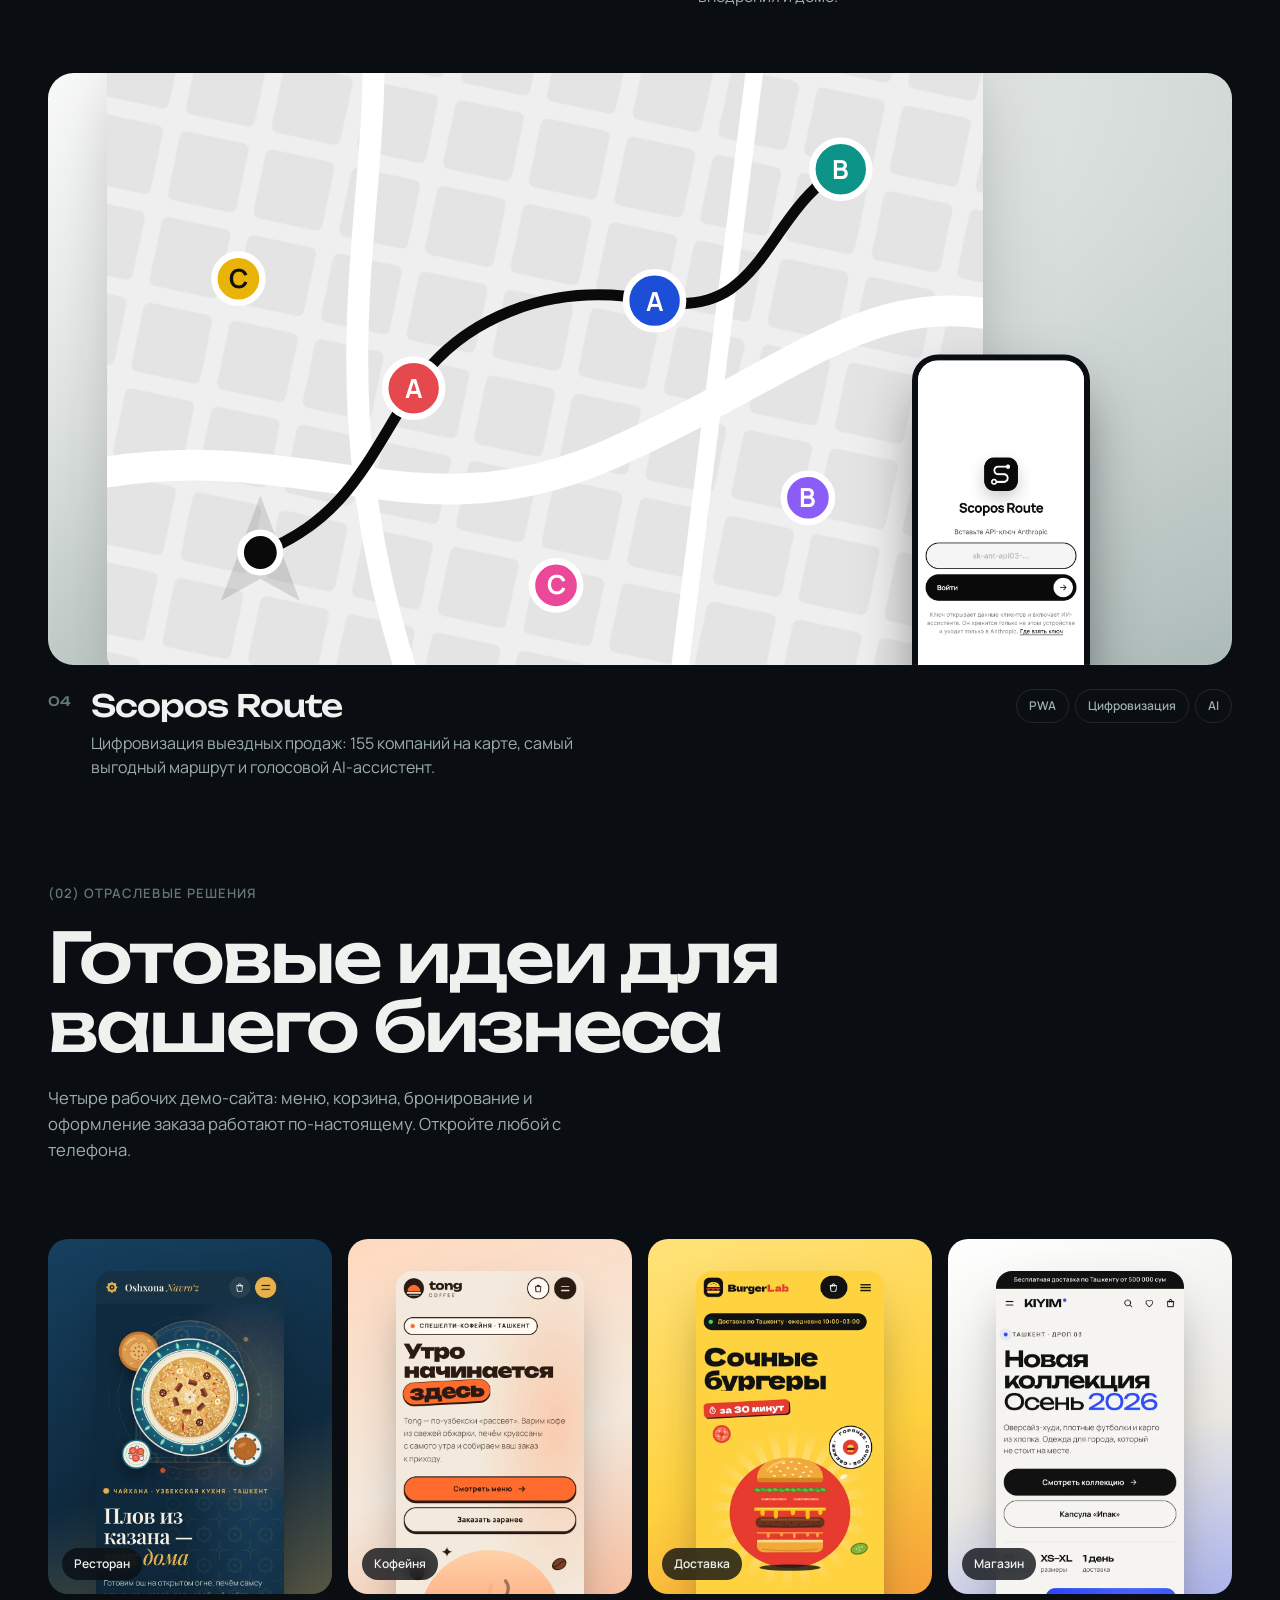
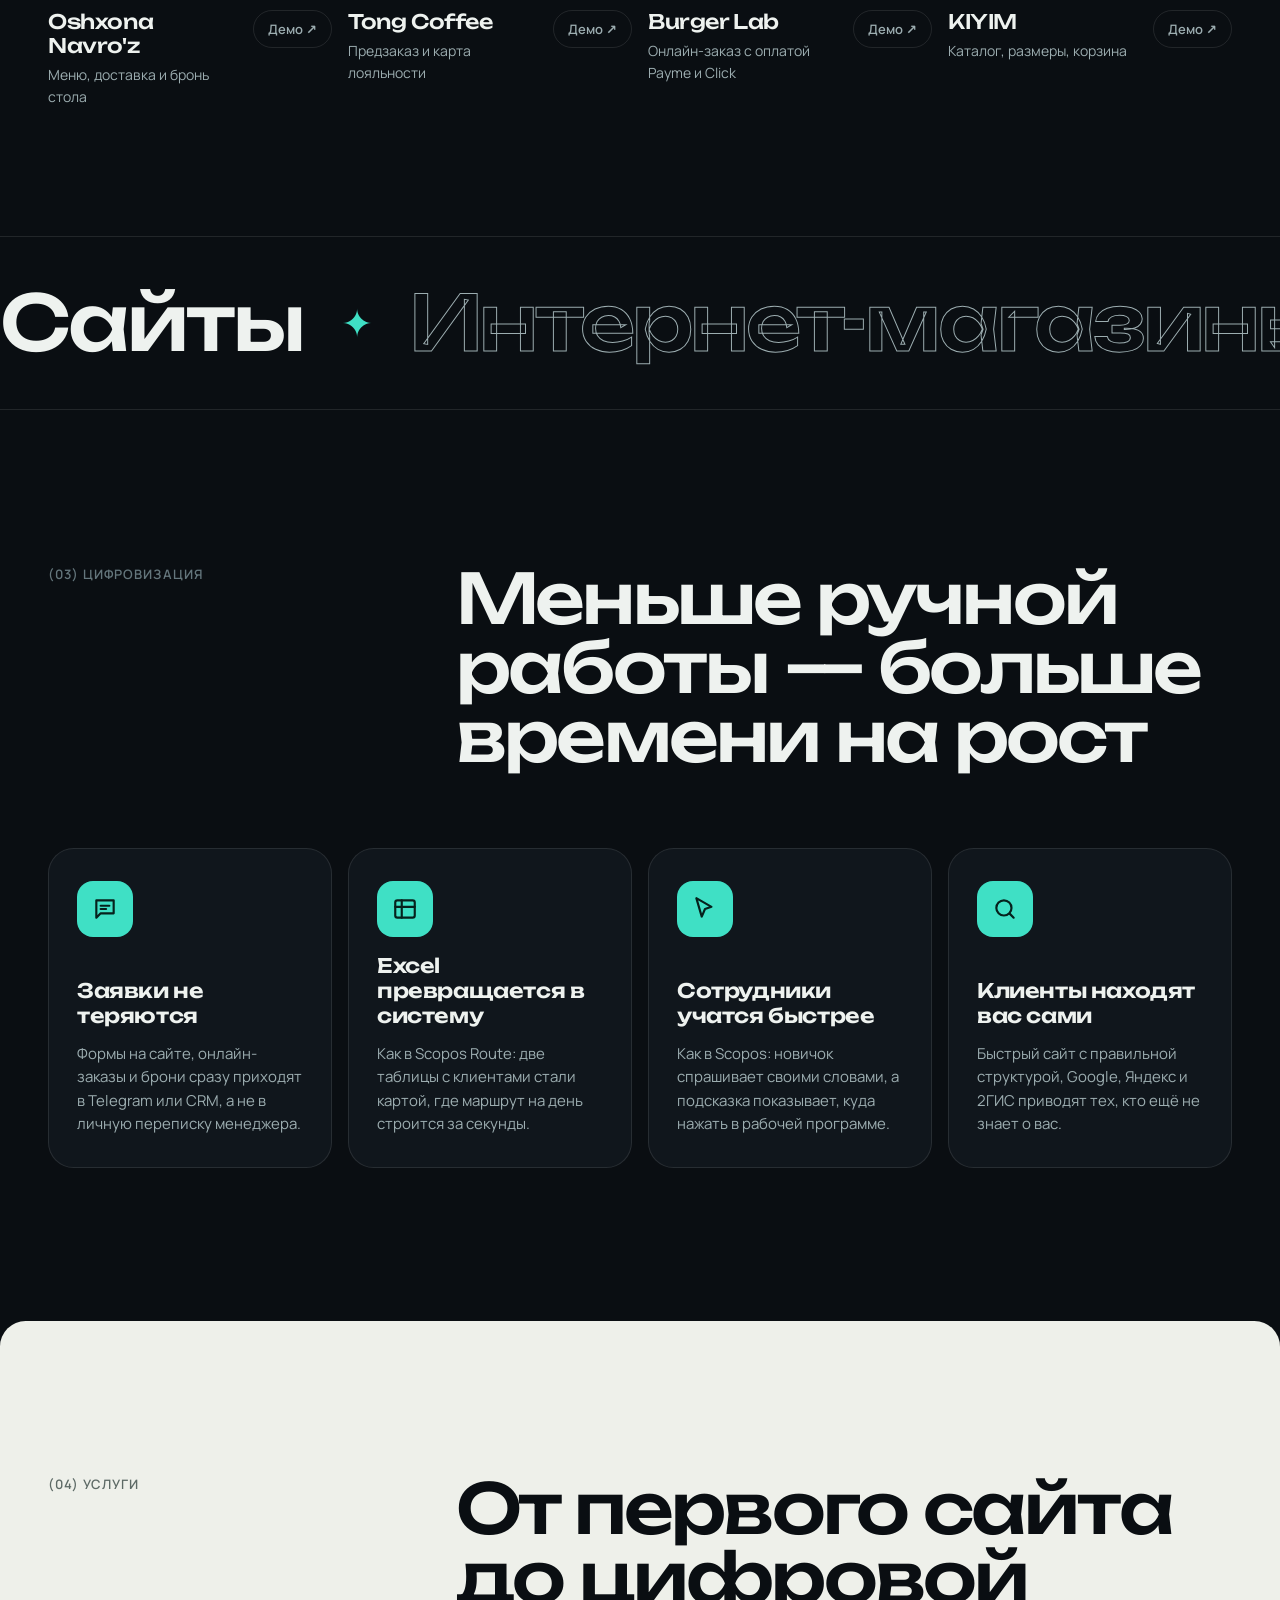
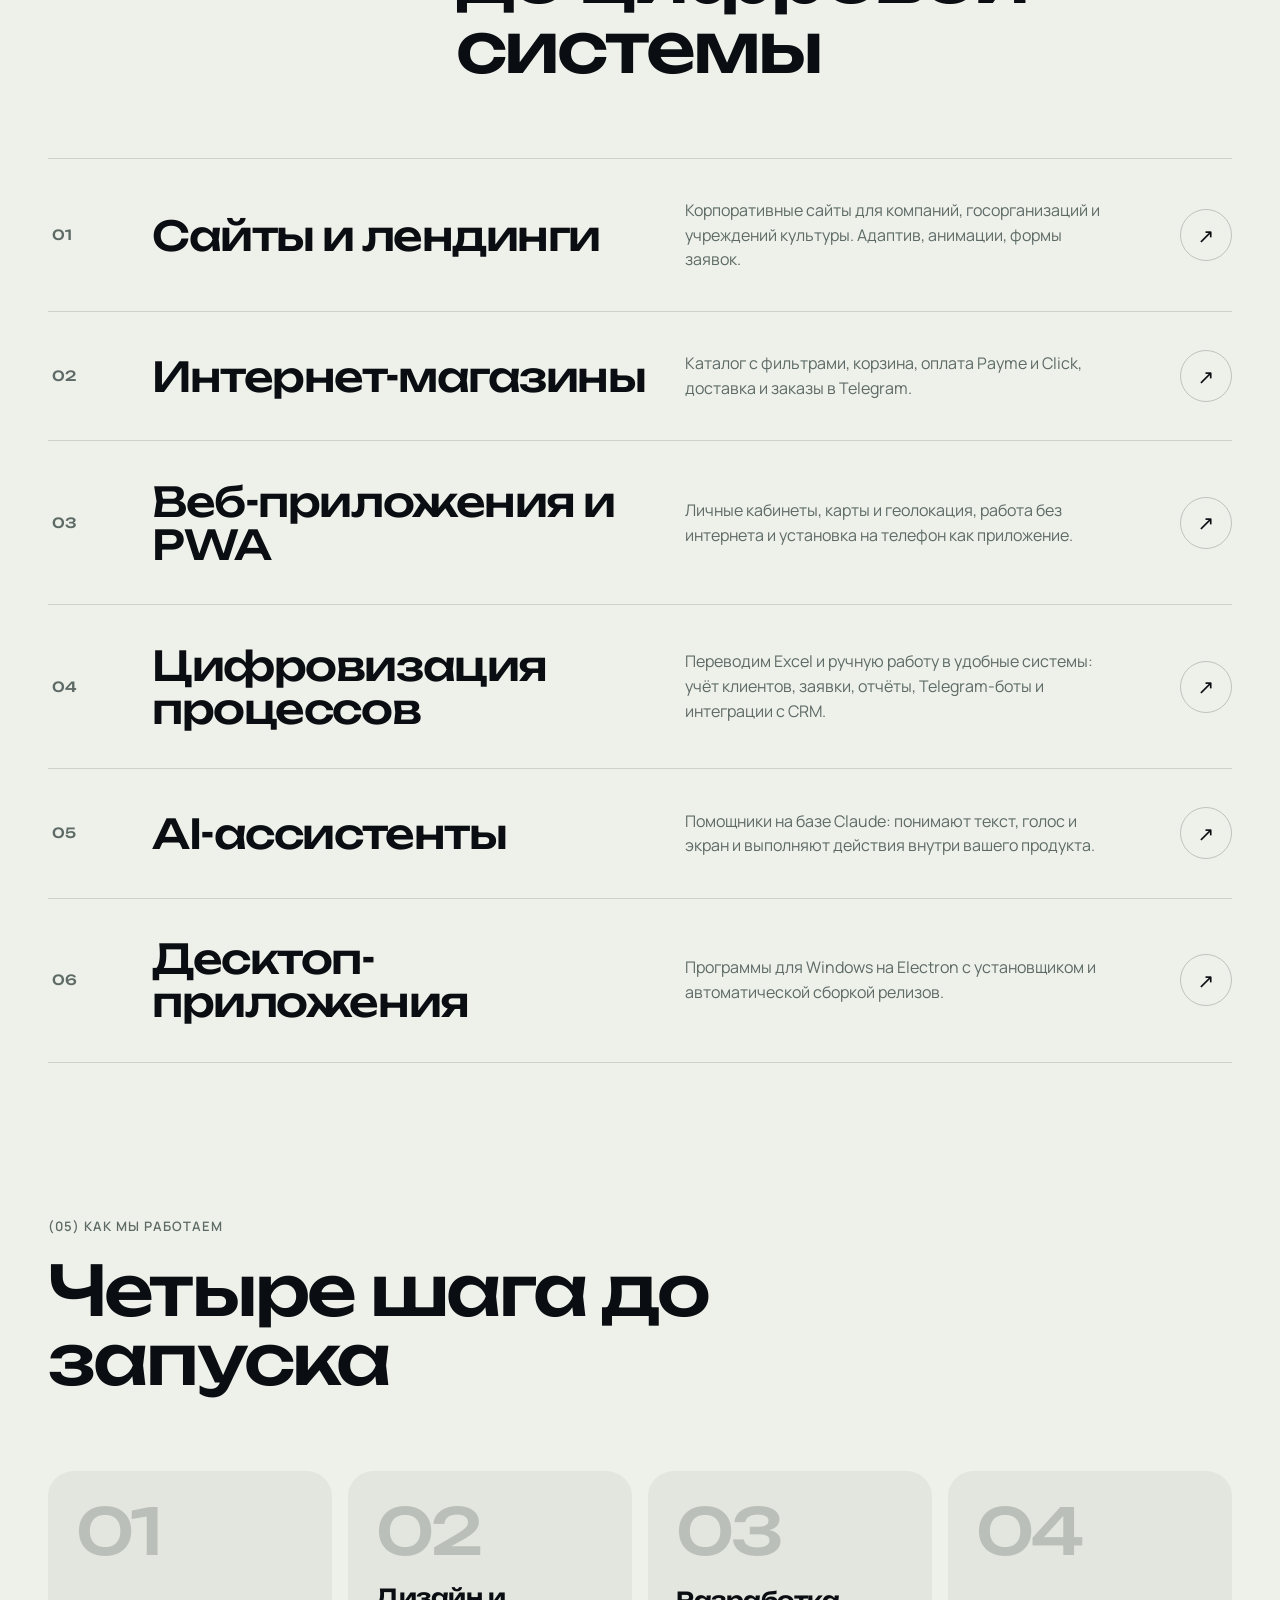
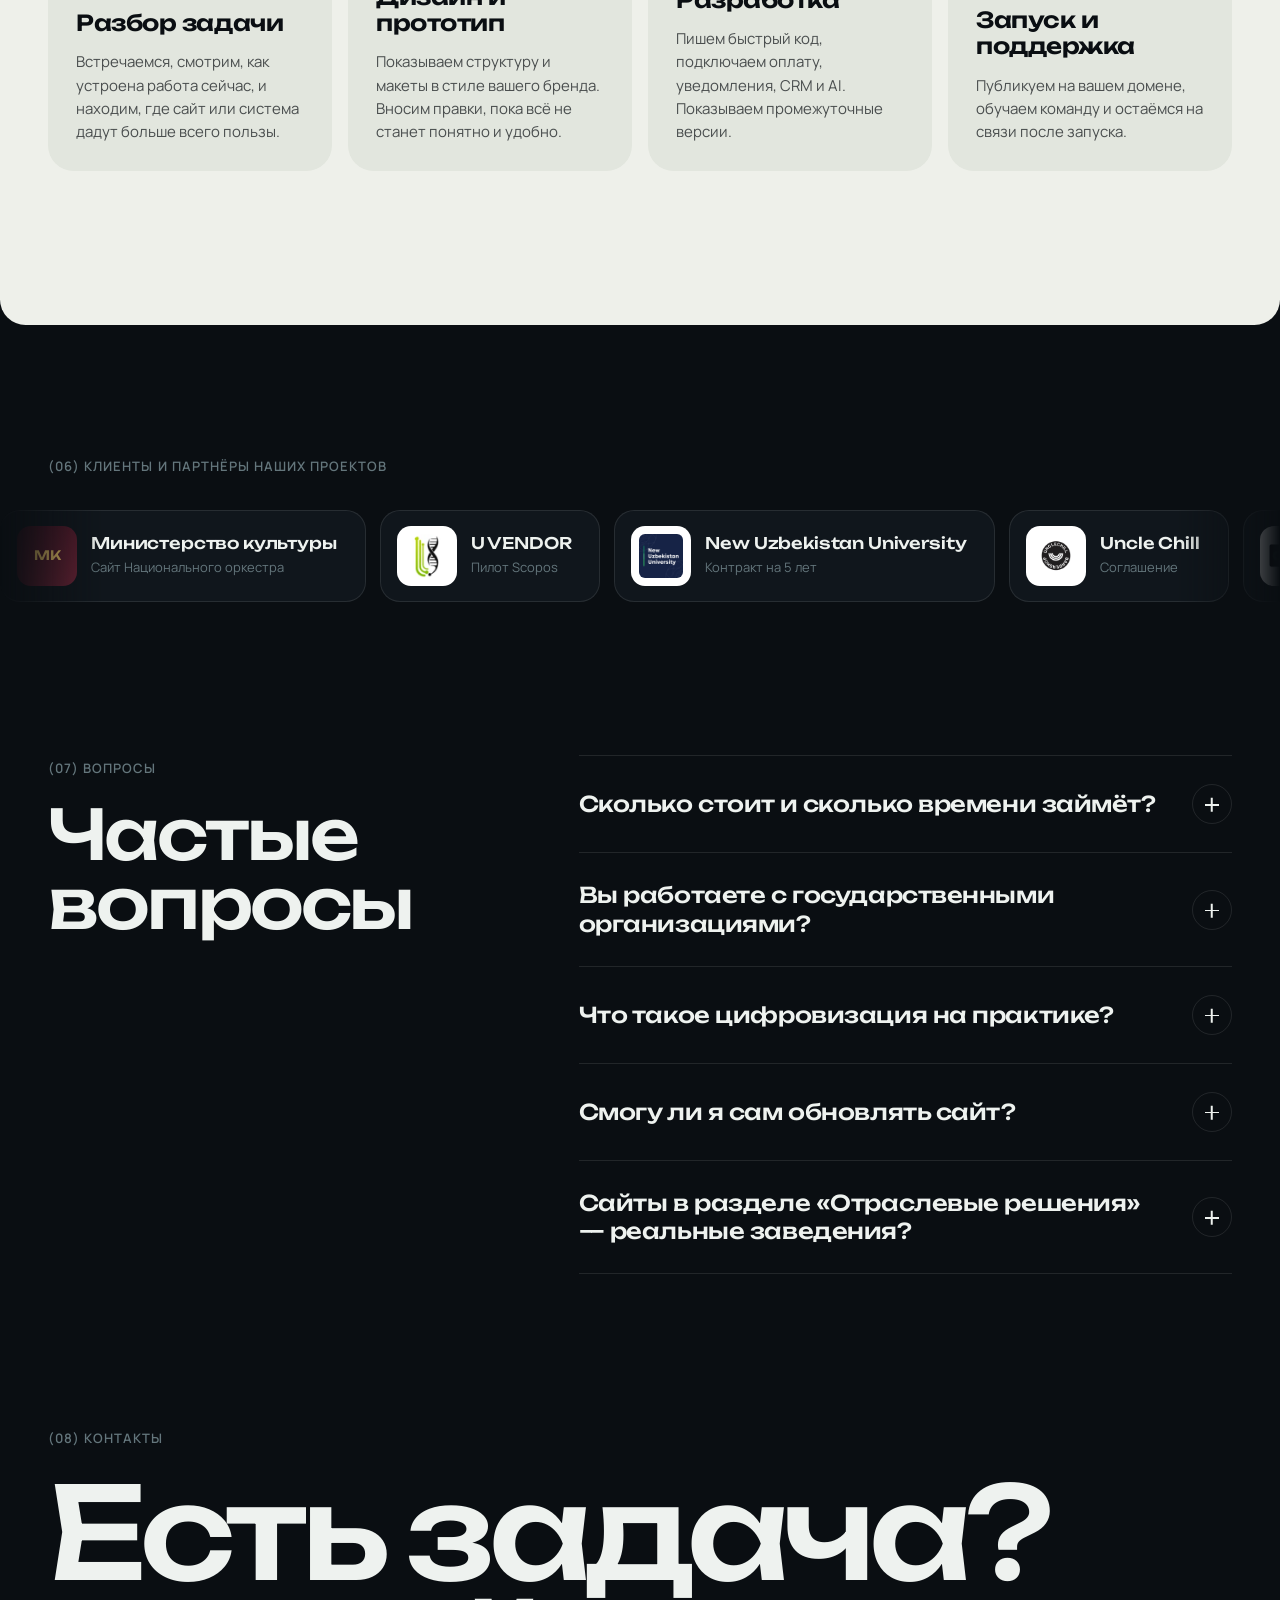
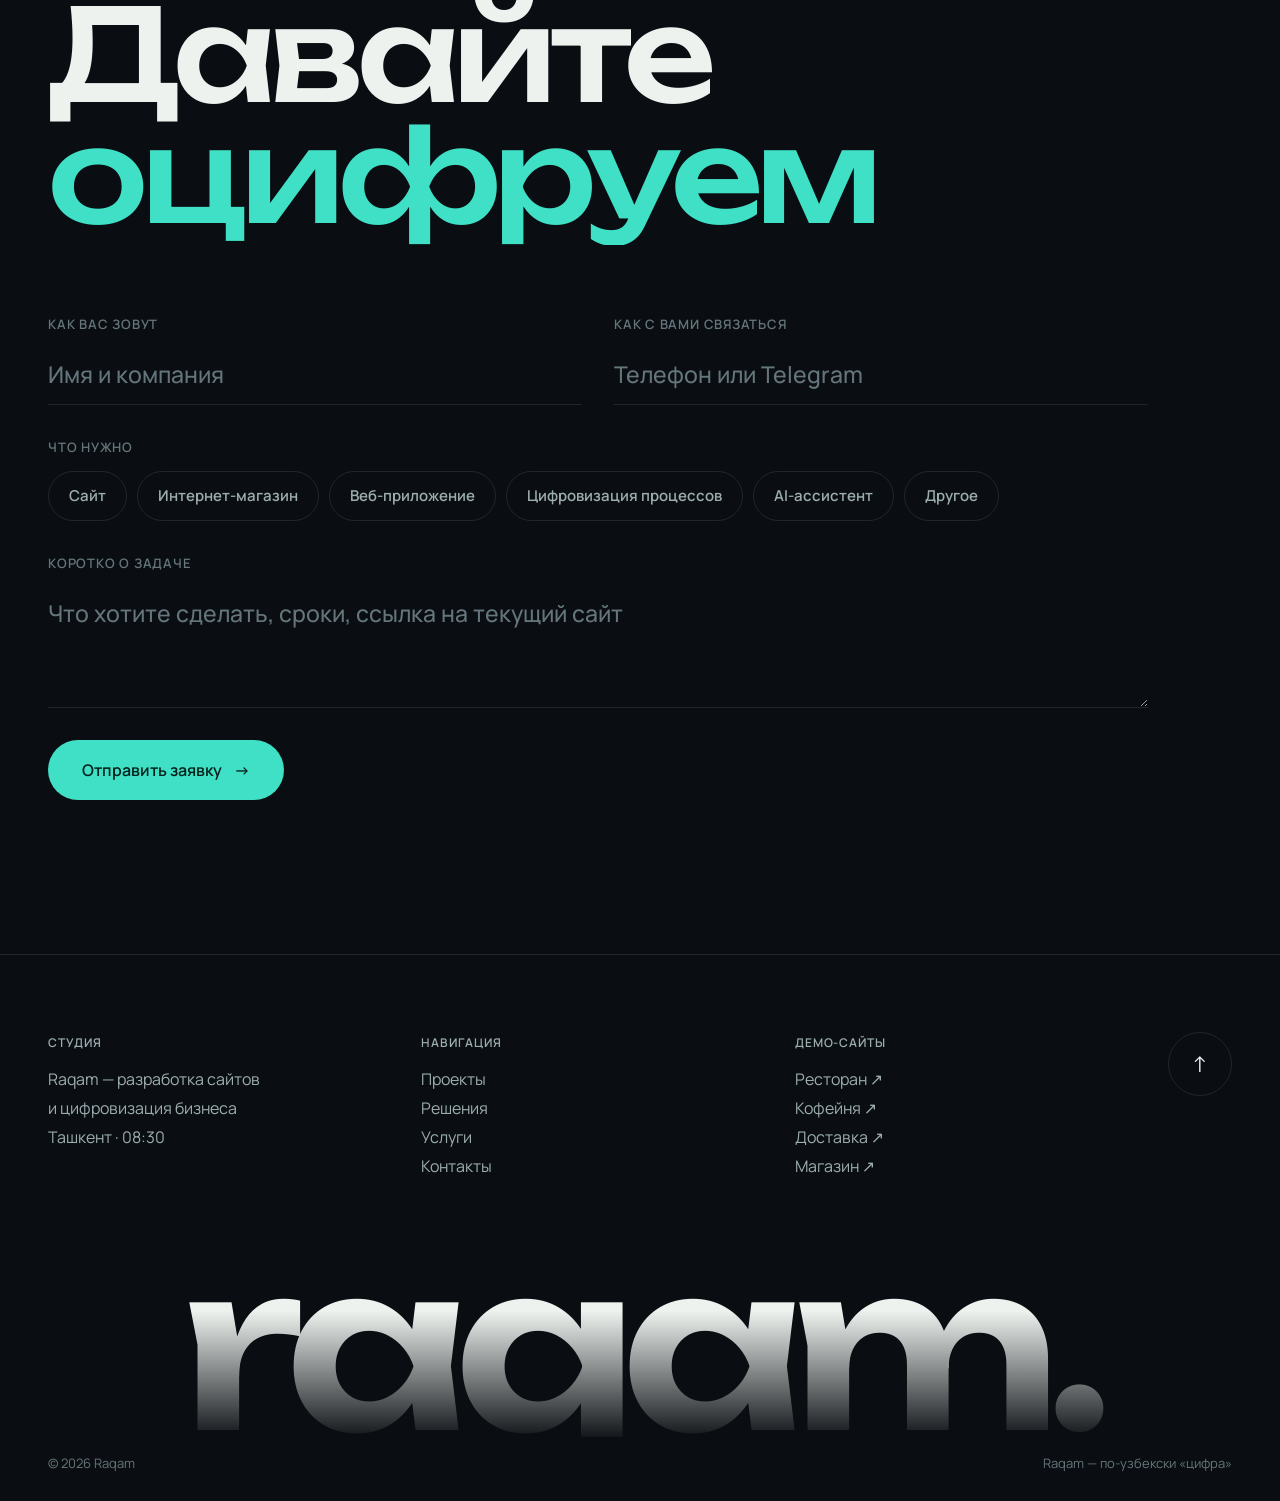
==== commit 6d28a1d7: "Rebrand to Raqam: web development and business digitalization studio Add real projects (National Orc" ====
--- a/index.html
+++ b/index.html
@@ -2,26 +2,42 @@
 <html lang="ru">
 <head>
   <meta charset="utf-8">
-  <meta name="viewport" content="width=device-width, initial-scale=1">
-  <title>SAJA BOYS — сайты для ресторанов, кафе и магазинов</title>
-  <meta name="description" content="SAJA BOYS — веб-студия из Ташкента. Делаем сайты для ресторанов, кафе и магазинов: меню, онлайн-заказ, бронирование, интернет-магазин с корзиной и заявками в Telegram.">
-  <meta name="theme-color" content="#0c0c0d">
-  <meta property="og:title" content="SAJA BOYS — сайты для ресторанов, кафе и магазинов">
-  <meta property="og:description" content="Меню, онлайн-заказ, бронирование и интернет-магазины, которые приводят гостей и покупателей.">
-  <meta property="og:image" content="/assets/og.jpg">
+  <meta name="viewport" content="width=device-width, initial-scale=1, viewport-fit=cover">
+  <title>Raqam — разработка сайтов и цифровизация бизнеса в Ташкенте</title>
+  <meta name="description" content="Raqam — студия разработки из Ташкента. Создаём сайты, интернет-магазины, веб-приложения и AI-ассистентов, переводим ручные процессы бизнеса в цифру. Сайт для Министерства культуры, Scopos, Scopos Route.">
+  <meta name="keywords" content="разработка сайтов Ташкент, создание сайтов Узбекистан, цифровизация бизнеса, интернет-магазин, веб-приложение, AI-ассистент, автоматизация">
+  <meta name="theme-color" content="#0a0e12">
+  <meta name="robots" content="index, follow">
   <meta property="og:type" content="website">
+  <meta property="og:locale" content="ru_RU">
+  <meta property="og:site_name" content="Raqam">
+  <meta property="og:title" content="Raqam — разработка сайтов и цифровизация бизнеса">
+  <meta property="og:description" content="Сайты, интернет-магазины, веб-приложения и AI-инструменты для бизнеса и госсектора. Ташкент.">
+  <meta property="og:image" content="assets/og.jpg">
+  <meta name="twitter:card" content="summary_large_image">
   <link rel="icon" href="assets/favicon.svg" type="image/svg+xml">
   <link rel="preconnect" href="https://fonts.googleapis.com">
   <link rel="preconnect" href="https://fonts.gstatic.com" crossorigin>
-  <link href="https://fonts.googleapis.com/css2?family=Manrope:wght@400;500;600;700&family=Unbounded:wght@400;500;600;700&display=swap" rel="stylesheet">
+  <link href="https://fonts.googleapis.com/css2?family=Cormorant+Garamond:ital,wght@1,400;1,500&family=Manrope:wght@400;500;600;700&family=Unbounded:wght@400;500;600;700&display=swap" rel="stylesheet">
   <link rel="stylesheet" href="styles.css">
+  <script type="application/ld+json">
+  {
+    "@context": "https://schema.org",
+    "@type": "ProfessionalService",
+    "name": "Raqam",
+    "description": "Разработка сайтов, интернет-магазинов, веб-приложений и AI-ассистентов. Цифровизация бизнеса.",
+    "areaServed": "Узбекистан",
+    "address": { "@type": "PostalAddress", "addressLocality": "Ташкент", "addressCountry": "UZ" },
+    "knowsAbout": ["Разработка сайтов", "Интернет-магазины", "Веб-приложения", "Цифровизация бизнеса", "AI-ассистенты", "PWA"]
+  }
+  </script>
 </head>
 <body class="is-loading">
 
   <!-- Preloader -->
   <div class="loader" aria-hidden="true">
     <div class="loader__inner">
-      <span class="loader__brand">SAJA BOYS®</span>
+      <span class="loader__brand">raqam<b style="color:var(--accent)">.</b> — сайты и цифровизация</span>
       <span class="loader__count"><span id="loaderCount">0</span>%</span>
     </div>
     <div class="loader__bar"><span id="loaderBar"></span></div>
@@ -37,17 +53,17 @@
 
   <!-- Header -->
   <header class="header">
-    <a href="#top" class="logo" data-magnetic>
+    <a href="#top" class="logo" data-magnetic aria-label="Raqam — на главную">
       <span class="logo__mark" aria-hidden="true">
-        <svg viewBox="0 0 32 32"><circle cx="16" cy="16" r="15" fill="none" stroke="currentColor" stroke-width="2"/><path d="M21 11.5c-1-1.6-2.8-2.5-5-2.5-3 0-5 1.6-5 3.8 0 5 10 2.6 10 7.3 0 2.3-2.1 3.9-5.2 3.9-2.4 0-4.3-1-5.3-2.8" fill="none" stroke="currentColor" stroke-width="2.2" stroke-linecap="round"/></svg>
+        <svg viewBox="0 0 32 32"><g fill="none" stroke="currentColor" stroke-width="2.2" stroke-linejoin="round"><rect x="7" y="7" width="18" height="18" rx="2"/><rect x="7" y="7" width="18" height="18" rx="2" transform="rotate(45 16 16)"/></g><circle cx="16" cy="16" r="3" fill="currentColor"/></svg>
       </span>
-      <span>SAJA BOYS</span>
+      <span class="logo__word">raqam<b>.</b></span>
     </a>
     <nav class="nav" aria-label="Навигация">
-      <a href="#work" class="nav__link">Работы<sup>04</sup></a>
+      <a href="#work" class="nav__link">Проекты<sup>04</sup></a>
+      <a href="#solutions" class="nav__link">Решения</a>
       <a href="#services" class="nav__link">Услуги</a>
       <a href="#process" class="nav__link">Процесс</a>
-      <a href="#faq" class="nav__link">Вопросы</a>
       <a href="#contact" class="nav__link">Контакты</a>
     </nav>
     <div class="header__right">
@@ -59,10 +75,10 @@
   <!-- Mobile menu -->
   <div class="menu" aria-hidden="true">
     <nav class="menu__nav">
-      <a href="#work" class="menu__link"><span>Работы</span></a>
+      <a href="#work" class="menu__link"><span>Проекты</span></a>
+      <a href="#solutions" class="menu__link"><span>Решения</span></a>
       <a href="#services" class="menu__link"><span>Услуги</span></a>
       <a href="#process" class="menu__link"><span>Процесс</span></a>
-      <a href="#faq" class="menu__link"><span>Вопросы</span></a>
       <a href="#contact" class="menu__link"><span>Контакты</span></a>
     </nav>
     <p class="menu__foot">Ташкент, Узбекистан · <span class="js-time">--:--</span></p>
@@ -75,18 +91,18 @@
       <div class="hero__glow" aria-hidden="true"></div>
       <div class="container">
         <div class="hero__meta">
-          <span class="pill"><span class="pill__dot"></span>Берём новые проекты</span>
+          <span class="pill"><span class="pill__dot"></span>Разработка сайтов и цифровизация бизнеса</span>
           <span class="hero__loc">Ташкент, Узбекистан · <span class="js-time">--:--</span></span>
         </div>
         <h1 class="hero__title">
-          <span class="line"><span class="line__in">Сайты для ресторанов</span></span>
-          <span class="line"><span class="line__in">и магазинов, которые</span></span>
-          <span class="line"><span class="line__in"><em class="hero__rotator" aria-live="polite"><span class="js-rotator">приводят гостей</span></em></span></span>
+          <span class="line"><span class="line__in">Сайты и цифровые</span></span>
+          <span class="line"><span class="line__in">системы, которые</span></span>
+          <span class="line"><span class="line__in"><em class="hero__rotator" aria-live="polite"><span class="js-rotator">работают на бизнес</span></em></span></span>
         </h1>
         <div class="hero__bottom">
-          <p class="hero__lead fade-up">Мы — SAJA BOYS. Делаем красивые и быстрые сайты для ресторанов, кафе, доставки и магазинов: меню, онлайн-заказ, бронирование столов и интернет-магазин — с заявками прямо в ваш Telegram.</p>
+          <p class="hero__lead fade-up">Raqam — команда разработчиков из Ташкента. Создаём сайты, интернет-магазины, веб-приложения и AI-ассистентов, а ещё переводим ручную работу в цифру: заявки, клиентов, маршруты и обучение сотрудников.</p>
           <div class="hero__actions fade-up">
-            <a href="#work" class="btn btn--light" data-magnetic><span>Смотреть работы</span><i class="btn__arrow">↓</i></a>
+            <a href="#work" class="btn btn--light" data-magnetic><span>Смотреть проекты</span><i class="btn__arrow">↓</i></a>
             <a href="#contact" class="btn btn--ghost" data-magnetic><span>Обсудить проект</span></a>
           </div>
         </div>
@@ -101,23 +117,23 @@
       </div>
     </section>
 
-    <!-- Value strip -->
-    <section class="stats container">
+    <!-- Facts -->
+    <section class="stats container" aria-label="Факты">
       <div class="stat" data-reveal>
-        <span class="stat__num">24/7</span>
-        <span class="stat__label">сайт принимает заказы и брони, даже когда вы закрыты</span>
+        <span class="stat__num">4</span>
+        <span class="stat__label">реальных проекта: от сайта для Министерства культуры до AI-ассистента</span>
       </div>
       <div class="stat" data-reveal>
-        <span class="stat__num">QR</span>
-        <span class="stat__label">меню на каждом столе — гость открывает его с телефона</span>
+        <span class="stat__num">155</span>
+        <span class="stat__label">компаний на карте Scopos Route вместо двух Excel-таблиц</span>
       </div>
       <div class="stat" data-reveal>
-        <span class="stat__num">TG</span>
-        <span class="stat__label">заказы и заявки сразу приходят в Telegram</span>
+        <span class="stat__num">3</span>
+        <span class="stat__label">платформы: веб, мобильные устройства и Windows</span>
       </div>
       <div class="stat" data-reveal>
-        <span class="stat__num">100%</span>
-        <span class="stat__label">адаптив: идеально выглядит на любом телефоне</span>
+        <span class="stat__num">4</span>
+        <span class="stat__label">отраслевых решения с рабочими демо-сайтами</span>
       </div>
     </section>
 
@@ -125,93 +141,178 @@
     <section class="work" id="work">
       <div class="container">
         <div class="section-head">
-          <span class="eyebrow" data-reveal>(01) Концепты</span>
-          <h2 class="section-title" data-reveal>Каким может быть ваш сайт</h2>
-          <p class="section-sub" data-reveal>Четыре живых демо-сайта, которые мы сделали, чтобы показать подход. Откройте любой — всё работает: меню, корзина, бронирование, оформление заказа.</p>
+          <span class="eyebrow" data-reveal>(01) Проекты</span>
+          <h2 class="section-title" data-reveal>Что мы уже сделали</h2>
         </div>
 
         <div class="projects">
 
-          <article class="project project--wide" data-case="oshxona" data-cursor="view" data-reveal>
-            <div class="project__media" style="--m1:#16405f;--m2:#0f2a3f;--m3:#e8b04b">
-              <div class="browser" data-parallax="0.05">
-                <div class="browser__bar"><span></span><span></span><span></span><em>oshxona-navruz.uz</em></div>
-                <img src="assets/work/oshxona-desktop.webp" alt="Сайт ресторана Oshxona Navro'z — главный экран" loading="lazy">
-              </div>
-              <div class="phone phone--float" data-parallax="-0.08">
-                <img src="assets/work/oshxona-mobile.webp" alt="Сайт ресторана Oshxona Navro'z — мобильная версия" loading="lazy">
+          <article class="project project--wide" data-case="orchestra" data-cursor="view" data-reveal>
+            <div class="project__media project__media--poster">
+              <div class="poster" aria-hidden="true">
+                <svg class="poster__staff" viewBox="0 0 1200 600" preserveAspectRatio="none">
+                  <path d="M-20 250 C 250 170, 450 330, 700 250 S 1050 170, 1220 240"/>
+                  <path d="M-20 272 C 250 192, 450 352, 700 272 S 1050 192, 1220 262"/>
+                  <path d="M-20 294 C 250 214, 450 374, 700 294 S 1050 214, 1220 284"/>
+                  <path d="M-20 316 C 250 236, 450 396, 700 316 S 1050 236, 1220 306"/>
+                  <path d="M-20 338 C 250 258, 450 418, 700 338 S 1050 258, 1220 328"/>
+                  <g class="poster__notes">
+                    <g><circle cx="150" cy="236" r="9"/></g>
+                    <g><circle cx="330" cy="262" r="9"/></g>
+                    <g><circle cx="880" cy="234" r="9"/></g>
+                    <g><circle cx="1040" cy="214" r="9"/></g>
+                  </g>
+                </svg>
+                <div class="poster__title">
+                  <small>Министерство культуры · Филармония Узбекистана</small>
+                  <strong>Национальный оркестр</strong>
+                  <span>Официальный сайт</span>
+                </div>
               </div>
             </div>
             <div class="project__info">
               <span class="project__num">01</span>
               <div>
-                <h3 class="project__title">Oshxona Navro'z</h3>
-                <p class="project__desc">Ресторан узбекской кухни: меню с категориями, заказ доставки и бронирование стола.</p>
-              </div>
-              <ul class="tags"><li>Ресторан</li><li>Меню</li><li>Бронь</li><li>Концепт</li></ul>
-            </div>
-          </article>
-
-          <article class="project" data-case="tong-coffee" data-cursor="view" data-reveal>
-            <div class="project__media" style="--m1:#ffd9bf;--m2:#f3e9dc;--m3:#ff6b2c">
-              <div class="browser" data-parallax="0.05">
-                <div class="browser__bar"><span></span><span></span><span></span><em>tong.coffee</em></div>
-                <img src="assets/work/tong-coffee-desktop.webp" alt="Сайт кофейни Tong Coffee" loading="lazy">
-              </div>
-              <div class="phone phone--float" data-parallax="-0.08">
-                <img src="assets/work/tong-coffee-mobile.webp" alt="Сайт кофейни Tong Coffee — мобильная версия" loading="lazy">
+                <h3 class="project__title">Национальный оркестр Филармонии Узбекистана</h3>
+                <p class="project__desc">Официальный сайт оркестра — проект для Министерства культуры Республики Узбекистан.</p>
+              </div>
+              <ul class="tags"><li>Госсектор</li><li>Культура</li><li>Сайт</li></ul>
+            </div>
+          </article>
+
+          <article class="project" data-case="scopos-app" data-cursor="view" data-reveal>
+            <div class="project__media" style="--m1:#6f9bff;--m2:#2f5bea;--m3:#0b1840">
+              <div class="window" data-parallax="0.05">
+                <div class="browser__bar"><span></span><span></span><span></span><em>Scopos для Windows</em></div>
+                <video src="assets/work/scopos-teaser.mp4" poster="assets/work/scopos-teaser-poster.webp" muted loop playsinline preload="none" data-autoplay></video>
+              </div>
+              <div class="pointer" aria-hidden="true">
+                <svg viewBox="0 0 24 24"><path d="M4 2l16 9-7 2-3 7z" fill="#2f6bff" stroke="#fff" stroke-width="1.5" stroke-linejoin="round"/></svg>
               </div>
             </div>
             <div class="project__info">
               <span class="project__num">02</span>
               <div>
-                <h3 class="project__title">Tong Coffee</h3>
-                <p class="project__desc">Кофейня: заказ заранее без очереди и карта лояльности прямо на сайте.</p>
-              </div>
-              <ul class="tags"><li>Кофейня</li><li>Предзаказ</li><li>Концепт</li></ul>
-            </div>
-          </article>
-
-          <article class="project" data-case="burger-lab" data-cursor="view" data-reveal>
-            <div class="project__media" style="--m1:#ffe27a;--m2:#ffd23f;--m3:#e63b2e">
+                <h3 class="project__title">Scopos</h3>
+                <p class="project__desc">AI-коуч для Windows: сотрудник спрашивает своими словами, а курсор показывает, куда нажать в CRM или ERP.</p>
+              </div>
+              <ul class="tags"><li>AI</li><li>Windows</li><li>Пилот</li></ul>
+            </div>
+          </article>
+
+          <article class="project" data-case="scopos-site" data-cursor="view" data-reveal>
+            <div class="project__media" style="--m1:#fbf3ea;--m2:#e8c9ad;--m3:#a8461f">
               <div class="browser" data-parallax="0.05">
-                <div class="browser__bar"><span></span><span></span><span></span><em>burgerlab.uz</em></div>
-                <img src="assets/work/burger-lab-desktop.webp" alt="Сайт доставки Burger Lab" loading="lazy">
+                <div class="browser__bar"><span></span><span></span><span></span><em>scopos</em></div>
+                <img src="assets/work/scopos-site-desktop.webp" alt="Сайт Scopos — главный экран" loading="lazy">
               </div>
               <div class="phone phone--float" data-parallax="-0.08">
-                <img src="assets/work/burger-lab-mobile.webp" alt="Сайт доставки Burger Lab — мобильная версия" loading="lazy">
+                <img src="assets/work/scopos-site-mobile.webp" alt="Сайт Scopos — мобильная версия" loading="lazy">
               </div>
             </div>
             <div class="project__info">
               <span class="project__num">03</span>
               <div>
-                <h3 class="project__title">Burger Lab</h3>
-                <p class="project__desc">Доставка еды: корзина, бесплатная доставка от суммы, оплата Payme и Click.</p>
-              </div>
-              <ul class="tags"><li>Доставка</li><li>Онлайн-заказ</li><li>Концепт</li></ul>
-            </div>
-          </article>
-
-          <article class="project project--wide" data-case="kiyim" data-cursor="view" data-reveal>
-            <div class="project__media" style="--m1:#ffffff;--m2:#e9e8e3;--m3:#2f4bff">
-              <div class="browser" data-parallax="0.05">
-                <div class="browser__bar"><span></span><span></span><span></span><em>kiyim.store</em></div>
-                <img src="assets/work/kiyim-desktop.webp" alt="Интернет-магазин одежды KIYIM" loading="lazy">
+                <h3 class="project__title">Сайт Scopos</h3>
+                <p class="project__desc">Сайт продукта для инвесторов и клиентов: проблема, команда, дорожная карта, план внедрения и демо.</p>
+              </div>
+              <ul class="tags"><li>Сайт продукта</li><li>Питч</li></ul>
+            </div>
+          </article>
+
+          <article class="project project--wide" data-case="scopos-route" data-cursor="view" data-reveal>
+            <div class="project__media" style="--m1:#ffffff;--m2:#dfe4e2;--m3:#8fa39f">
+              <div class="route-art" data-parallax="0.05">
+                <svg class="route-map" viewBox="0 0 400 300" aria-hidden="true">
+                  <defs>
+                    <pattern id="blocks" width="40" height="40" patternUnits="userSpaceOnUse" patternTransform="rotate(12)">
+                      <rect width="40" height="40" fill="#efefef"/>
+                      <rect x="4" y="4" width="32" height="32" rx="3" fill="#e4e4e4"/>
+                    </pattern>
+                  </defs>
+                  <rect width="400" height="300" fill="url(#blocks)"/>
+                  <path d="M-10 210 C 90 190, 140 240, 230 200 S 350 120, 420 140" stroke="#fff" stroke-width="14" fill="none"/>
+                  <path d="M120 -10 C 130 80, 90 160, 140 310" stroke="#fff" stroke-width="10" fill="none"/>
+                  <path d="M300 -10 L 260 310" stroke="#fff" stroke-width="8" fill="none"/>
+                  <path class="route-line" d="M70 245 C 110 230, 120 200, 140 170 S 200 120, 250 130 S 300 90, 335 70" stroke="#0a0a0a" stroke-width="5" fill="none" stroke-linecap="round"/>
+                  <g transform="translate(140 170)"><circle r="13" fill="#E5484D" stroke="#fff" stroke-width="3"/><text y="4.5" text-anchor="middle">A</text></g>
+                  <g transform="translate(250 130)"><circle r="13" fill="#1D4ED8" stroke="#fff" stroke-width="3"/><text y="4.5" text-anchor="middle">A</text></g>
+                  <g transform="translate(335 70)"><circle r="13" fill="#0D9488" stroke="#fff" stroke-width="3"/><text y="4.5" text-anchor="middle">B</text></g>
+                  <g transform="translate(60 120)"><circle r="11" fill="#EAB308" stroke="#fff" stroke-width="3"/><text y="4" text-anchor="middle" class="dark">C</text></g>
+                  <g transform="translate(320 220)"><circle r="11" fill="#8B5CF6" stroke="#fff" stroke-width="3"/><text y="4" text-anchor="middle">B</text></g>
+                  <g transform="translate(205 260)"><circle r="11" fill="#EC4899" stroke="#fff" stroke-width="3"/><text y="4" text-anchor="middle">C</text></g>
+                  <g transform="translate(70 245)"><path d="M0 -26 L 18 22 L 0 12 L -18 22 Z" fill="rgba(10,10,10,.12)"/><circle r="9" fill="#0a0a0a" stroke="#fff" stroke-width="3"/></g>
+                </svg>
               </div>
               <div class="phone phone--float" data-parallax="-0.08">
-                <img src="assets/work/kiyim-mobile.webp" alt="Интернет-магазин KIYIM — мобильная версия" loading="lazy">
+                <img src="assets/work/scopos-route-mobile.webp" alt="Scopos Route — экран входа" loading="lazy">
               </div>
             </div>
             <div class="project__info">
               <span class="project__num">04</span>
               <div>
-                <h3 class="project__title">KIYIM</h3>
-                <p class="project__desc">Интернет-магазин одежды: каталог с фильтрами, выбор цвета и размера, корзина и оформление заказа.</p>
-              </div>
-              <ul class="tags"><li>Магазин</li><li>E-commerce</li><li>Концепт</li></ul>
-            </div>
-          </article>
-
+                <h3 class="project__title">Scopos Route</h3>
+                <p class="project__desc">Цифровизация выездных продаж: 155 компаний на карте, самый выгодный маршрут и голосовой AI-ассистент.</p>
+              </div>
+              <ul class="tags"><li>PWA</li><li>Цифровизация</li><li>AI</li></ul>
+            </div>
+          </article>
+
+        </div>
+      </div>
+    </section>
+
+    <!-- Industry solutions -->
+    <section class="concepts" id="solutions">
+      <div class="container">
+        <div class="section-head">
+          <span class="eyebrow" data-reveal>(02) Отраслевые решения</span>
+          <div class="section-head__row">
+            <h2 class="section-title" data-reveal>Готовые идеи для вашего бизнеса</h2>
+            <p class="section-sub" data-reveal>Четыре рабочих демо-сайта: меню, корзина, бронирование и оформление заказа работают по-настоящему. Откройте любой с телефона.</p>
+          </div>
+        </div>
+        <div class="concept-grid">
+          <article class="concept" data-case="oshxona" data-cursor="view" data-reveal>
+            <div class="concept__media" style="--c:linear-gradient(160deg,#16405f,#0f2a3f 60%,#e8b04b 180%)">
+              <img src="assets/work/oshxona-mobile.webp" alt="Демо-сайт ресторана Oshxona Navro'z" loading="lazy">
+              <span class="concept__tag">Ресторан</span>
+            </div>
+            <div class="concept__head">
+              <div><h3 class="concept__title">Oshxona Navro'z</h3><p class="concept__desc">Меню, доставка и бронь стола</p></div>
+              <a class="concept__demo" href="demos/oshxona/index.html" target="_blank" rel="noopener">Демо ↗</a>
+            </div>
+          </article>
+          <article class="concept" data-case="tong-coffee" data-cursor="view" data-reveal>
+            <div class="concept__media" style="--c:linear-gradient(160deg,#ffd9bf,#f3e9dc 60%,#ff6b2c 180%)">
+              <img src="assets/work/tong-coffee-mobile.webp" alt="Демо-сайт кофейни Tong Coffee" loading="lazy">
+              <span class="concept__tag">Кофейня</span>
+            </div>
+            <div class="concept__head">
+              <div><h3 class="concept__title">Tong Coffee</h3><p class="concept__desc">Предзаказ и карта лояльности</p></div>
+              <a class="concept__demo" href="demos/tong-coffee/index.html" target="_blank" rel="noopener">Демо ↗</a>
+            </div>
+          </article>
+          <article class="concept" data-case="burger-lab" data-cursor="view" data-reveal>
+            <div class="concept__media" style="--c:linear-gradient(160deg,#ffe27a,#ffd23f 60%,#e63b2e 180%)">
+              <img src="assets/work/burger-lab-mobile.webp" alt="Демо-сайт доставки Burger Lab" loading="lazy">
+              <span class="concept__tag">Доставка</span>
+            </div>
+            <div class="concept__head">
+              <div><h3 class="concept__title">Burger Lab</h3><p class="concept__desc">Онлайн-заказ с оплатой Payme и Click</p></div>
+              <a class="concept__demo" href="demos/burger-lab/index.html" target="_blank" rel="noopener">Демо ↗</a>
+            </div>
+          </article>
+          <article class="concept" data-case="kiyim" data-cursor="view" data-reveal>
+            <div class="concept__media" style="--c:linear-gradient(160deg,#ffffff,#e9e8e3 60%,#2f4bff 180%)">
+              <img src="assets/work/kiyim-mobile.webp" alt="Демо интернет-магазина KIYIM" loading="lazy">
+              <span class="concept__tag">Магазин</span>
+            </div>
+            <div class="concept__head">
+              <div><h3 class="concept__title">KIYIM</h3><p class="concept__desc">Каталог, размеры, корзина</p></div>
+              <a class="concept__demo" href="demos/kiyim/index.html" target="_blank" rel="noopener">Демо ↗</a>
+            </div>
+          </article>
         </div>
       </div>
     </section>
@@ -220,41 +321,41 @@
     <section class="marquee" aria-hidden="true">
       <div class="marquee__track">
         <div class="marquee__group">
-          <span>Рестораны</span><i>✦</i><span>Кафе</span><i>✦</i><span>Кофейни</span><i>✦</i><span>Доставка</span><i>✦</i><span>Магазины</span><i>✦</i><span>Бутики</span><i>✦</i>
+          <span>Сайты</span><i>✦</i><span>Интернет-магазины</span><i>✦</i><span>Веб-приложения</span><i>✦</i><span>Цифровизация</span><i>✦</i><span>AI-ассистенты</span><i>✦</i>
         </div>
         <div class="marquee__group">
-          <span>Рестораны</span><i>✦</i><span>Кафе</span><i>✦</i><span>Кофейни</span><i>✦</i><span>Доставка</span><i>✦</i><span>Магазины</span><i>✦</i><span>Бутики</span><i>✦</i>
-        </div>
-      </div>
-    </section>
-
-    <!-- Why -->
+          <span>Сайты</span><i>✦</i><span>Интернет-магазины</span><i>✦</i><span>Веб-приложения</span><i>✦</i><span>Цифровизация</span><i>✦</i><span>AI-ассистенты</span><i>✦</i>
+        </div>
+      </div>
+    </section>
+
+    <!-- Digitalization -->
     <section class="why">
       <div class="container">
         <div class="section-head section-head--split">
-          <span class="eyebrow" data-reveal>(02) Зачем сайт</span>
-          <h2 class="section-title section-title--wide" data-reveal>Instagram — витрина. Сайт — касса, которая работает сама</h2>
+          <span class="eyebrow" data-reveal>(03) Цифровизация</span>
+          <h2 class="section-title section-title--wide" data-reveal>Меньше ручной работы — больше времени на рост</h2>
         </div>
         <div class="why__grid">
           <div class="why__card" data-reveal>
+            <span class="why__icon" aria-hidden="true"><svg viewBox="0 0 24 24" fill="none" stroke="currentColor" stroke-width="2" stroke-linecap="round" stroke-linejoin="round"><path d="M4 4h16v12H8l-4 4z"/><path d="M8 9h8M8 12h5"/></svg></span>
+            <h3>Заявки не теряются</h3>
+            <p>Формы на сайте, онлайн-заказы и брони сразу приходят в Telegram или CRM, а не в личную переписку менеджера.</p>
+          </div>
+          <div class="why__card" data-reveal>
+            <span class="why__icon" aria-hidden="true"><svg viewBox="0 0 24 24" fill="none" stroke="currentColor" stroke-width="2" stroke-linecap="round" stroke-linejoin="round"><rect x="3" y="4" width="18" height="16" rx="2"/><path d="M3 10h18M9 4v16"/></svg></span>
+            <h3>Excel превращается в систему</h3>
+            <p>Как в Scopos Route: две таблицы с клиентами стали картой, где маршрут на день строится за секунды.</p>
+          </div>
+          <div class="why__card" data-reveal>
+            <span class="why__icon" aria-hidden="true"><svg viewBox="0 0 24 24" fill="none" stroke="currentColor" stroke-width="2" stroke-linecap="round" stroke-linejoin="round"><path d="M4 2l14 8-6 2-3 7z"/></svg></span>
+            <h3>Сотрудники учатся быстрее</h3>
+            <p>Как в Scopos: новичок спрашивает своими словами, а подсказка показывает, куда нажать в рабочей программе.</p>
+          </div>
+          <div class="why__card" data-reveal>
             <span class="why__icon" aria-hidden="true"><svg viewBox="0 0 24 24" fill="none" stroke="currentColor" stroke-width="2" stroke-linecap="round" stroke-linejoin="round"><circle cx="11" cy="11" r="7"/><path d="m20 20-3.5-3.5"/></svg></span>
-            <h3>Вас находят в Google и Яндексе</h3>
-            <p>Люди ищут «плов рядом» или «кроссовки Ташкент». Сайт приводит тех, кто ещё не подписан на вас.</p>
-          </div>
-          <div class="why__card" data-reveal>
-            <span class="why__icon" aria-hidden="true"><svg viewBox="0 0 24 24" fill="none" stroke="currentColor" stroke-width="2" stroke-linecap="round" stroke-linejoin="round"><path d="M3 4h2l2.4 11.2a2 2 0 0 0 2 1.6h7.7a2 2 0 0 0 2-1.5L21 8H6"/><circle cx="10" cy="20.5" r="1"/><circle cx="17" cy="20.5" r="1"/></svg></span>
-            <h3>Заказ без переписки</h3>
-            <p>Гость сам выбирает блюда или товары, указывает адрес и оплату. Вы получаете готовый заказ, а не «сколько стоит?» в директе.</p>
-          </div>
-          <div class="why__card" data-reveal>
-            <span class="why__icon" aria-hidden="true"><svg viewBox="0 0 24 24" fill="none" stroke="currentColor" stroke-width="2" stroke-linecap="round" stroke-linejoin="round"><rect x="2.5" y="6" width="19" height="12" rx="2"/><circle cx="12" cy="12" r="2.5"/><path d="M6 9.5v5M18 9.5v5"/></svg></span>
-            <h3>Без комиссии агрегаторов</h3>
-            <p>Заказы с собственного сайта не делятся процентом с площадками доставки — прибыль остаётся у вас.</p>
-          </div>
-          <div class="why__card" data-reveal>
-            <span class="why__icon" aria-hidden="true"><svg viewBox="0 0 24 24" fill="none" stroke="currentColor" stroke-width="2" stroke-linecap="round" stroke-linejoin="round"><path d="M12 3l1.8 5.2L19 10l-5.2 1.8L12 17l-1.8-5.2L5 10l5.2-1.8z"/><path d="M19 16l.7 1.8 1.8.7-1.8.7L19 21l-.7-1.8-1.8-.7 1.8-.7z"/></svg></span>
-            <h3>Доверие и стиль</h3>
-            <p>Красивый сайт с меню, ценами и фото показывает уровень заведения ещё до первого визита.</p>
+            <h3>Клиенты находят вас сами</h3>
+            <p>Быстрый сайт с правильной структурой, Google, Яндекс и 2ГИС приводят тех, кто ещё не знает о вас.</p>
           </div>
         </div>
       </div>
@@ -264,45 +365,45 @@
     <section class="services" id="services">
       <div class="container">
         <div class="section-head section-head--split">
-          <span class="eyebrow" data-reveal>(03) Что мы делаем</span>
-          <h2 class="section-title" data-reveal>Всё, что нужно заведению онлайн</h2>
+          <span class="eyebrow" data-reveal>(04) Услуги</span>
+          <h2 class="section-title" data-reveal>От первого сайта до цифровой системы</h2>
         </div>
         <ul class="svc">
           <li class="svc__item" data-reveal>
             <span class="svc__num">01</span>
-            <h3 class="svc__title">Сайт ресторана или кафе</h3>
-            <p class="svc__desc">Красивая главная, меню с ценами, фото, атмосфера, часы работы, адрес и кнопки «позвонить» и «маршрут».</p>
-            <span class="svc__arrow">↗</span>
+            <h3 class="svc__title">Сайты и лендинги</h3>
+            <p class="svc__desc">Корпоративные сайты для компаний, госорганизаций и учреждений культуры. Адаптив, анимации, формы заявок.</p>
+            <span class="svc__arrow" aria-hidden="true">↗</span>
           </li>
           <li class="svc__item" data-reveal>
             <span class="svc__num">02</span>
-            <h3 class="svc__title">Электронное QR-меню</h3>
-            <p class="svc__desc">Гость сканирует код на столе и листает меню с телефона. Цены и блюда обновляются за минуту.</p>
-            <span class="svc__arrow">↗</span>
+            <h3 class="svc__title">Интернет-магазины</h3>
+            <p class="svc__desc">Каталог с фильтрами, корзина, оплата Payme и Click, доставка и заказы в Telegram.</p>
+            <span class="svc__arrow" aria-hidden="true">↗</span>
           </li>
           <li class="svc__item" data-reveal>
             <span class="svc__num">03</span>
-            <h3 class="svc__title">Онлайн-заказ и доставка</h3>
-            <p class="svc__desc">Корзина, адрес, способ оплаты, Payme и Click. Заказ мгновенно приходит в Telegram.</p>
-            <span class="svc__arrow">↗</span>
+            <h3 class="svc__title">Веб-приложения и PWA</h3>
+            <p class="svc__desc">Личные кабинеты, карты и геолокация, работа без интернета и установка на телефон как приложение.</p>
+            <span class="svc__arrow" aria-hidden="true">↗</span>
           </li>
           <li class="svc__item" data-reveal>
             <span class="svc__num">04</span>
-            <h3 class="svc__title">Бронирование столов</h3>
-            <p class="svc__desc">Форма брони с датой, временем и количеством гостей — без звонков и потерянных заявок.</p>
-            <span class="svc__arrow">↗</span>
+            <h3 class="svc__title">Цифровизация процессов</h3>
+            <p class="svc__desc">Переводим Excel и ручную работу в удобные системы: учёт клиентов, заявки, отчёты, Telegram-боты и интеграции с CRM.</p>
+            <span class="svc__arrow" aria-hidden="true">↗</span>
           </li>
           <li class="svc__item" data-reveal>
             <span class="svc__num">05</span>
-            <h3 class="svc__title">Интернет-магазин</h3>
-            <p class="svc__desc">Каталог с фильтрами, цвета и размеры, избранное, корзина и оформление заказа с доставкой.</p>
-            <span class="svc__arrow">↗</span>
+            <h3 class="svc__title">AI-ассистенты</h3>
+            <p class="svc__desc">Помощники на базе Claude: понимают текст, голос и экран и выполняют действия внутри вашего продукта.</p>
+            <span class="svc__arrow" aria-hidden="true">↗</span>
           </li>
           <li class="svc__item" data-reveal>
             <span class="svc__num">06</span>
-            <h3 class="svc__title">Google, Яндекс и 2ГИС</h3>
-            <p class="svc__desc">Базовое SEO, карточки на картах и связка с Instagram, чтобы вас находили новые гости.</p>
-            <span class="svc__arrow">↗</span>
+            <h3 class="svc__title">Десктоп-приложения</h3>
+            <p class="svc__desc">Программы для Windows на Electron с установщиком и автоматической сборкой релизов.</p>
+            <span class="svc__arrow" aria-hidden="true">↗</span>
           </li>
         </ul>
       </div>
@@ -312,29 +413,56 @@
     <section class="process" id="process">
       <div class="container">
         <div class="section-head">
-          <span class="eyebrow" data-reveal>(04) Как мы работаем</span>
+          <span class="eyebrow" data-reveal>(05) Как мы работаем</span>
           <h2 class="section-title" data-reveal>Четыре шага до запуска</h2>
         </div>
         <div class="steps">
           <div class="step" data-reveal>
             <span class="step__num">01</span>
-            <h3 class="step__title">Знакомство</h3>
-            <p>Приезжаем или созваниваемся, смотрим заведение, меню и что важно вам: заказы, брони или продажи.</p>
+            <h3 class="step__title">Разбор задачи</h3>
+            <p>Встречаемся, смотрим, как устроена работа сейчас, и находим, где сайт или система дадут больше всего пользы.</p>
           </div>
           <div class="step" data-reveal>
             <span class="step__num">02</span>
-            <h3 class="step__title">Дизайн</h3>
-            <p>Рисуем сайт в стиле вашего бренда. Показываем макет и вносим правки, пока не понравится.</p>
+            <h3 class="step__title">Дизайн и прототип</h3>
+            <p>Показываем структуру и макеты в стиле вашего бренда. Вносим правки, пока всё не станет понятно и удобно.</p>
           </div>
           <div class="step" data-reveal>
             <span class="step__num">03</span>
             <h3 class="step__title">Разработка</h3>
-            <p>Собираем быстрый сайт, подключаем меню, корзину, оплату и уведомления в Telegram.</p>
+            <p>Пишем быстрый код, подключаем оплату, уведомления, CRM и AI. Показываем промежуточные версии.</p>
           </div>
           <div class="step" data-reveal>
             <span class="step__num">04</span>
-            <h3 class="step__title">Запуск</h3>
-            <p>Публикуем на вашем домене, печатаем QR-коды для столов и остаёмся на связи после запуска.</p>
+            <h3 class="step__title">Запуск и поддержка</h3>
+            <p>Публикуем на вашем домене, обучаем команду и остаёмся на связи после запуска.</p>
+          </div>
+        </div>
+      </div>
+    </section>
+
+    <!-- Partners -->
+    <section class="partners" aria-label="Клиенты и партнёры">
+      <div class="container">
+        <span class="eyebrow" data-reveal>(06) Клиенты и партнёры наших проектов</span>
+      </div>
+      <div class="logos" data-reveal>
+        <div class="logos__track">
+          <div class="logos__group">
+            <div class="logo-tile"><span class="logo-tile__mono">МК</span><span><b>Министерство культуры</b><small>Сайт Национального оркестра</small></span></div>
+            <a class="logo-tile" href="https://www.uvendor.uz/" target="_blank" rel="noopener"><img src="assets/partners/uvendor-logo.png" alt="" loading="lazy"><span><b>U VENDOR</b><small>Пилот Scopos</small></span></a>
+            <a class="logo-tile" href="https://newuu.uz/" target="_blank" rel="noopener"><img src="assets/partners/nuu-logo.png" alt="" loading="lazy"><span><b>New Uzbekistan University</b><small>Контракт на 5 лет</small></span></a>
+            <a class="logo-tile" href="https://unclechill.uz/" target="_blank" rel="noopener"><img src="assets/partners/unclechill-logo.png" alt="" loading="lazy"><span><b>Uncle Chill</b><small>Соглашение</small></span></a>
+            <a class="logo-tile" href="https://idrock.uz/" target="_blank" rel="noopener"><img src="assets/partners/idrock-logo.png" alt="" loading="lazy"><span><b>IDROCK</b><small>AI-акселератор</small></span></a>
+            <a class="logo-tile" href="https://ipsilon.group/" target="_blank" rel="noopener"><img src="assets/partners/ipsilon-logo.png" alt="" loading="lazy"><span><b>Ipsilon Group</b><small>Эдвайзер</small></span></a>
+          </div>
+          <div class="logos__group" aria-hidden="true">
+            <div class="logo-tile"><span class="logo-tile__mono">МК</span><span><b>Министерство культуры</b><small>Сайт Национального оркестра</small></span></div>
+            <a class="logo-tile" href="https://www.uvendor.uz/" target="_blank" rel="noopener" tabindex="-1"><img src="assets/partners/uvendor-logo.png" alt="" loading="lazy"><span><b>U VENDOR</b><small>Пилот Scopos</small></span></a>
+            <a class="logo-tile" href="https://newuu.uz/" target="_blank" rel="noopener" tabindex="-1"><img src="assets/partners/nuu-logo.png" alt="" loading="lazy"><span><b>New Uzbekistan University</b><small>Контракт на 5 лет</small></span></a>
+            <a class="logo-tile" href="https://unclechill.uz/" target="_blank" rel="noopener" tabindex="-1"><img src="assets/partners/unclechill-logo.png" alt="" loading="lazy"><span><b>Uncle Chill</b><small>Соглашение</small></span></a>
+            <a class="logo-tile" href="https://idrock.uz/" target="_blank" rel="noopener" tabindex="-1"><img src="assets/partners/idrock-logo.png" alt="" loading="lazy"><span><b>IDROCK</b><small>AI-акселератор</small></span></a>
+            <a class="logo-tile" href="https://ipsilon.group/" target="_blank" rel="noopener" tabindex="-1"><img src="assets/partners/ipsilon-logo.png" alt="" loading="lazy"><span><b>Ipsilon Group</b><small>Эдвайзер</small></span></a>
           </div>
         </div>
       </div>
@@ -344,29 +472,29 @@
     <section class="faq" id="faq">
       <div class="container faq__grid">
         <div>
-          <span class="eyebrow" data-reveal>(05) Вопросы</span>
+          <span class="eyebrow" data-reveal>(07) Вопросы</span>
           <h2 class="section-title" data-reveal>Частые вопросы</h2>
         </div>
         <div class="faq__list">
           <details class="faq__item" data-reveal>
-            <summary>Сколько стоит сайт?<i aria-hidden="true"></i></summary>
-            <div class="faq__body"><p>Зависит от задачи: сайт-меню и интернет-магазин — разные объёмы работы. Расскажите о заведении, и после короткого созвона мы назовём точную цену и сроки.</p></div>
+            <summary>Сколько стоит и сколько времени займёт?<i aria-hidden="true"></i></summary>
+            <div class="faq__body"><p>Зависит от задачи: лендинг, интернет-магазин и система для отдела продаж — разные объёмы работы. После короткого созвона назовём точную цену и сроки и зафиксируем их.</p></div>
           </details>
           <details class="faq__item" data-reveal>
-            <summary>Смогу ли я сам менять меню и цены?<i aria-hidden="true"></i></summary>
-            <div class="faq__body"><p>Да. Договоримся, как удобнее: простая таблица или панель управления, где вы меняете блюда, цены и наличие без программиста.</p></div>
+            <summary>Вы работаете с государственными организациями?<i aria-hidden="true"></i></summary>
+            <div class="faq__body"><p>Да. Например, мы сделали сайт Национального оркестра Филармонии Узбекистана для Министерства культуры.</p></div>
           </details>
           <details class="faq__item" data-reveal>
-            <summary>Куда приходят заказы и брони?<i aria-hidden="true"></i></summary>
-            <div class="faq__body"><p>В Telegram — вам, администратору или в общий чат смены. Можно добавить и почту.</p></div>
+            <summary>Что такое цифровизация на практике?<i aria-hidden="true"></i></summary>
+            <div class="faq__body"><p>Это когда повторяющаяся ручная работа делается в удобной системе. Например, в Scopos Route маршрут объезда клиентов раньше составляли вручную по Excel, а теперь его строит приложение — с учётом приоритета, пробок и голосовых команд.</p></div>
           </details>
           <details class="faq__item" data-reveal>
-            <summary>У меня нет фото и текстов — это проблема?<i aria-hidden="true"></i></summary>
-            <div class="faq__body"><p>Нет. Поможем с текстами и подскажем, как снять блюда или товары, чтобы они выглядели аппетитно.</p></div>
+            <summary>Смогу ли я сам обновлять сайт?<i aria-hidden="true"></i></summary>
+            <div class="faq__body"><p>Да. Сделаем удобное редактирование: тексты, цены, товары и новости вы будете менять сами, без программиста.</p></div>
           </details>
           <details class="faq__item" data-reveal>
-            <summary>Сайты в портфолио — реальные заведения?<i aria-hidden="true"></i></summary>
-            <div class="faq__body"><p>Это концепты: мы сделали их, чтобы показать, как может выглядеть и работать сайт для ресторана, кофейни, доставки и магазина. Ваш сайт будет сделан под ваш бренд с вашими фото и меню.</p></div>
+            <summary>Сайты в разделе «Отраслевые решения» — реальные заведения?<i aria-hidden="true"></i></summary>
+            <div class="faq__body"><p>Нет, это концепты с вымышленными названиями. Мы сделали их, чтобы показать, как может работать сайт ресторана, кофейни, доставки и магазина. Ваш сайт будет сделан под ваш бренд.</p></div>
           </details>
         </div>
       </div>
@@ -376,10 +504,10 @@
     <section class="contact" id="contact">
       <div class="container">
         <div class="contact__top">
-          <span class="eyebrow" data-reveal>(06) Контакты</span>
+          <span class="eyebrow" data-reveal>(08) Контакты</span>
           <h2 class="contact__title">
-            <span class="line"><span class="line__in">Хотите такой же?</span></span>
-            <span class="line"><span class="line__in">Давайте <em>обсудим</em></span></span>
+            <span class="line"><span class="line__in">Есть задача?</span></span>
+            <span class="line"><span class="line__in">Давайте <em>оцифруем</em></span></span>
           </h2>
         </div>
 
@@ -387,32 +515,25 @@
           <div class="form__row">
             <label class="field">
               <span class="field__label">Как вас зовут</span>
-              <input type="text" name="name" required autocomplete="name" placeholder="Имя и название заведения">
+              <input type="text" id="f-name" name="name" required autocomplete="name" placeholder="Имя и компания">
             </label>
             <label class="field">
               <span class="field__label">Как с вами связаться</span>
-              <input type="text" name="contact" required placeholder="Телефон или Telegram">
+              <input type="text" id="f-contact" name="contact" required placeholder="Телефон или Telegram">
             </label>
           </div>
-          <fieldset class="chips">
-            <legend class="field__label">Ваш бизнес</legend>
-            <label class="chip"><input type="radio" name="business" value="Ресторан"><span>Ресторан</span></label>
-            <label class="chip"><input type="radio" name="business" value="Кафе / кофейня"><span>Кафе / кофейня</span></label>
-            <label class="chip"><input type="radio" name="business" value="Доставка"><span>Доставка</span></label>
-            <label class="chip"><input type="radio" name="business" value="Магазин"><span>Магазин</span></label>
-            <label class="chip"><input type="radio" name="business" value="Другое"><span>Другое</span></label>
-          </fieldset>
           <fieldset class="chips">
             <legend class="field__label">Что нужно</legend>
-            <label class="chip"><input type="checkbox" name="type" value="Сайт с меню"><span>Сайт с меню</span></label>
-            <label class="chip"><input type="checkbox" name="type" value="QR-меню"><span>QR-меню</span></label>
-            <label class="chip"><input type="checkbox" name="type" value="Онлайн-заказ"><span>Онлайн-заказ</span></label>
-            <label class="chip"><input type="checkbox" name="type" value="Бронирование"><span>Бронирование</span></label>
+            <label class="chip"><input type="checkbox" name="type" value="Сайт"><span>Сайт</span></label>
             <label class="chip"><input type="checkbox" name="type" value="Интернет-магазин"><span>Интернет-магазин</span></label>
+            <label class="chip"><input type="checkbox" name="type" value="Веб-приложение"><span>Веб-приложение</span></label>
+            <label class="chip"><input type="checkbox" name="type" value="Цифровизация процессов"><span>Цифровизация процессов</span></label>
+            <label class="chip"><input type="checkbox" name="type" value="AI-ассистент"><span>AI-ассистент</span></label>
+            <label class="chip"><input type="checkbox" name="type" value="Другое"><span>Другое</span></label>
           </fieldset>
           <label class="field">
-            <span class="field__label">Комментарий</span>
-            <textarea name="message" rows="3" placeholder="Ссылка на Instagram, пожелания, сроки"></textarea>
+            <span class="field__label">Коротко о задаче</span>
+            <textarea id="f-message" name="message" rows="3" placeholder="Что хотите сделать, сроки, ссылка на текущий сайт"></textarea>
           </label>
           <input type="text" name="_honey" class="hp" tabindex="-1" autocomplete="off" aria-hidden="true">
           <div class="form__foot">
@@ -431,23 +552,23 @@
     <div class="container">
       <div class="footer__row">
         <div>
-          <p class="footer__label">Локация</p>
-          <p>Ташкент, Узбекистан<br><span class="js-time">--:--</span> GMT+5</p>
+          <p class="footer__label">Студия</p>
+          <p>Raqam — разработка сайтов<br>и цифровизация бизнеса<br>Ташкент · <span class="js-time">--:--</span></p>
         </div>
         <div>
           <p class="footer__label">Навигация</p>
-          <p><a href="#work">Работы</a><br><a href="#services">Услуги</a><br><a href="#contact">Контакты</a></p>
+          <p><a href="#work">Проекты</a><br><a href="#solutions">Решения</a><br><a href="#services">Услуги</a><br><a href="#contact">Контакты</a></p>
         </div>
         <div>
           <p class="footer__label">Демо-сайты</p>
-          <p><a href="demos/oshxona/index.html">Oshxona Navro'z ↗</a><br><a href="demos/tong-coffee/index.html">Tong Coffee ↗</a><br><a href="demos/burger-lab/index.html">Burger Lab ↗</a><br><a href="demos/kiyim/index.html">KIYIM ↗</a></p>
+          <p><a href="demos/oshxona/index.html">Ресторан ↗</a><br><a href="demos/tong-coffee/index.html">Кофейня ↗</a><br><a href="demos/burger-lab/index.html">Доставка ↗</a><br><a href="demos/kiyim/index.html">Магазин ↗</a></p>
         </div>
         <a href="#top" class="totop" data-magnetic aria-label="Наверх">↑</a>
       </div>
-      <div class="footer__brand" aria-hidden="true">SAJA BOYS</div>
+      <div class="footer__brand" aria-hidden="true">raqam.</div>
       <div class="footer__bottom">
-        <span>© 2026 SAJA BOYS</span>
-        <span>Сайты для ресторанов, кафе и магазинов</span>
+        <span>© 2026 Raqam</span>
+        <span>Raqam — по-узбекски «цифра»</span>
       </div>
     </div>
   </footer>
--- a/styles.css
+++ b/styles.css
@@ -1,17 +1,22 @@
-/* SAJA BOYS — portfolio */
+/* Raqam — web development & business digitalization studio */
+/* Layout: dark ink canvas, Samarkand-turquoise accent, saffron as a rare second voice, light paper band for services */
 
 :root {
-  --bg: #0c0c0d;
-  --bg-2: #141416;
-  --bg-3: #1c1c1f;
-  --ink: #f3f1ec;
-  --ink-2: #a3a19b;
-  --ink-3: #6c6b67;
-  --line: rgba(243, 241, 236, .1);
-  --accent: #c8ff2e;
-  --accent-ink: #0c0c0d;
-  --paper: #f3f1ec;
-  --paper-ink: #0c0c0d;
+  --bg: #0a0e12;
+  --bg-2: #10161c;
+  --bg-3: #172028;
+  --ink: #eef2ef;
+  --ink-2: #9cadb0;
+  --ink-3: #64767c;
+  --line: rgba(238, 242, 239, .1);
+  --accent: #3fe0c5;
+  --accent-rgb: 63, 224, 197;
+  --accent-2: #f2b84b;
+  --accent-ink: #06221d;
+  --paper: #eef0ea;
+  --paper-2: #e2e6de;
+  --paper-ink: #0a0e12;
+  --paper-mute: #5d6a66;
 
   --display: 'Unbounded', 'Manrope', system-ui, sans-serif;
   --text: 'Manrope', system-ui, -apple-system, 'Segoe UI', Roboto, sans-serif;
@@ -83,7 +88,7 @@
 .cursor__dot { width: 8px; height: 8px; margin: -4px 0 0 -4px; background: var(--accent); }
 .cursor__ring {
   width: 40px; height: 40px; margin: -20px 0 0 -20px;
-  border: 1px solid rgba(243, 241, 236, .35);
+  border: 1px solid rgba(238, 242, 239, .35);
   display: flex; align-items: center; justify-content: center;
 }
 .cursor__ring::before {
@@ -132,14 +137,14 @@
   padding: 18px var(--gutter);
   transition: transform .6s var(--ease), background-color .4s, backdrop-filter .4s;
 }
-.header.is-scrolled { background: rgba(12, 12, 13, .72); backdrop-filter: blur(14px); -webkit-backdrop-filter: blur(14px); }
+.header.is-scrolled { background: rgba(10, 14, 18, .78); backdrop-filter: blur(14px); -webkit-backdrop-filter: blur(14px); }
 .header.is-hidden { transform: translateY(-110%); }
 .logo { display: inline-flex; align-items: center; gap: 10px; font: 600 15px/1 var(--display); letter-spacing: .02em; }
 .logo__mark { width: 28px; height: 28px; transition: transform .8s var(--ease); }
 .logo:hover .logo__mark { transform: rotate(360deg); }
-.nav { display: flex; gap: 6px; padding: 6px; border: 1px solid var(--line); border-radius: 100px; background: rgba(20, 20, 22, .5); backdrop-filter: blur(10px); }
+.nav { display: flex; gap: 6px; padding: 6px; border: 1px solid var(--line); border-radius: 100px; background: rgba(16, 22, 28, .55); backdrop-filter: blur(10px); }
 .nav__link { position: relative; padding: 9px 16px; border-radius: 100px; font-size: 14px; font-weight: 500; color: var(--ink-2); transition: color .3s, background-color .3s; }
-.nav__link:hover { color: var(--ink); background: rgba(243, 241, 236, .07); }
+.nav__link:hover { color: var(--ink); background: rgba(238, 242, 239, .07); }
 .nav__link sup { font-size: 9px; margin-left: 2px; color: var(--accent); }
 .header__right { display: flex; align-items: center; gap: 12px; }
 .burger { display: none; width: 44px; height: 44px; border-radius: 50%; border: 1px solid var(--line); position: relative; }
@@ -168,15 +173,15 @@
 .hero { position: relative; padding: clamp(130px, 18vh, 190px) 0 0; overflow: hidden; }
 .hero__glow {
   position: absolute; top: -20%; right: -10%; width: 70vw; height: 70vw; max-width: 1000px; max-height: 1000px;
-  background: radial-gradient(closest-side, rgba(200, 255, 46, .16), rgba(47, 107, 255, .07) 55%, transparent 75%);
+  background: radial-gradient(closest-side, rgba(var(--accent-rgb), .16), rgba(242, 184, 75, .06) 55%, transparent 75%);
   filter: blur(20px); pointer-events: none;
   animation: glow 14s ease-in-out infinite alternate;
 }
 @keyframes glow { to { transform: translate(-12%, 10%) scale(1.1); } }
 .hero__meta { display: flex; flex-wrap: wrap; justify-content: space-between; align-items: center; gap: 12px; margin-bottom: clamp(28px, 4vw, 48px); }
 .pill { display: inline-flex; align-items: center; gap: 10px; padding: 8px 16px 8px 12px; border: 1px solid var(--line); border-radius: 100px; font-size: 13px; font-weight: 500; color: var(--ink-2); }
-.pill__dot { width: 8px; height: 8px; border-radius: 50%; background: var(--accent); box-shadow: 0 0 0 0 rgba(200, 255, 46, .6); animation: pulse 2s infinite; }
-@keyframes pulse { 70% { box-shadow: 0 0 0 10px rgba(200, 255, 46, 0); } 100% { box-shadow: 0 0 0 0 rgba(200, 255, 46, 0); } }
+.pill__dot { width: 8px; height: 8px; border-radius: 50%; background: var(--accent); box-shadow: 0 0 0 0 rgba(var(--accent-rgb), .6); animation: pulse 2s infinite; }
+@keyframes pulse { 70% { box-shadow: 0 0 0 10px rgba(var(--accent-rgb), 0); } 100% { box-shadow: 0 0 0 0 rgba(var(--accent-rgb), 0); } }
 .hero__loc { font-size: 13px; color: var(--ink-3); font-variant-numeric: tabular-nums; }
 
 .hero__title {
@@ -249,6 +254,7 @@
 .project--wide .project__media { aspect-ratio: 16 / 8; }
 .project--wide .browser { width: 62%; }
 .project--wide .phone { width: 15%; right: 12%; }
+.project--wide .window { width: 56%; }
 .project__media::after {
   content: ''; position: absolute; inset: 0; border-radius: inherit; z-index: 3; pointer-events: none;
   box-shadow: inset 0 0 0 1px rgba(255, 255, 255, .06);
@@ -271,7 +277,7 @@
 
 .phone {
   position: absolute; width: 23%; aspect-ratio: 9 / 19.5; border-radius: 26px; overflow: hidden;
-  border: 6px solid #0c0c0d; background: #fff;
+  border: 6px solid #0a0e12; background: #fff;
   box-shadow: 0 30px 60px -10px rgba(0, 0, 0, .5);
 }
 .phone img { width: 100%; height: 100%; object-fit: cover; object-position: top; }
@@ -306,9 +312,9 @@
 }
 .why__card::before {
   content: ''; position: absolute; inset: auto -30% -60% auto; width: 80%; aspect-ratio: 1; border-radius: 50%; z-index: -1;
-  background: radial-gradient(closest-side, rgba(200, 255, 46, .22), transparent); opacity: 0; transition: opacity .6s;
-}
-.why__card:hover { transform: translateY(-8px); border-color: rgba(200, 255, 46, .35); }
+  background: radial-gradient(closest-side, rgba(var(--accent-rgb), .22), transparent); opacity: 0; transition: opacity .6s;
+}
+.why__card:hover { transform: translateY(-8px); border-color: rgba(var(--accent-rgb), .35); }
 .why__card:hover::before { opacity: 1; }
 .why__icon { width: 56px; height: 56px; border-radius: 16px; background: var(--accent); color: var(--accent-ink); display: grid; place-items: center; margin-bottom: auto; }
 .why__icon svg { width: 26px; height: 26px; }
@@ -317,11 +323,11 @@
 
 /* ---------- services (light) ---------- */
 .services { background: var(--paper); color: var(--paper-ink); padding: clamp(90px, 12vw, 180px) 0; border-radius: var(--radius) var(--radius) 0 0; margin-top: -1px; }
-.services .eyebrow { color: #77756f; }
-.svc { border-top: 1px solid rgba(12, 12, 13, .14); }
+.services .eyebrow { color: var(--paper-mute); }
+.svc { border-top: 1px solid rgba(10, 14, 18, .14); }
 .svc__item {
   position: relative; display: grid; grid-template-columns: 80px 1.1fr 1fr 60px; align-items: center; gap: 24px;
-  padding: clamp(24px, 3vw, 40px) 0; border-bottom: 1px solid rgba(12, 12, 13, .14);
+  padding: clamp(24px, 3vw, 40px) 0; border-bottom: 1px solid rgba(10, 14, 18, .14);
   isolation: isolate; overflow: hidden;
 }
 .svc__item::before {
@@ -329,29 +335,29 @@
   transform: scaleY(0); transform-origin: bottom; transition: transform .6s var(--ease);
 }
 .svc__item > * { transition: color .5s var(--ease), transform .6s var(--ease); }
-.svc__num { font: 500 14px/1 var(--display); color: #77756f; padding-left: 4px; }
+.svc__num { font: 500 14px/1 var(--display); color: var(--paper-mute); padding-left: 4px; }
 .svc__title { font: 500 clamp(24px, 3.2vw, 48px)/1.05 var(--display); letter-spacing: -.035em; }
-.svc__desc { color: #55534e; max-width: 420px; }
-.svc__arrow { justify-self: end; width: 52px; height: 52px; border-radius: 50%; border: 1px solid rgba(12, 12, 13, .2); display: grid; place-items: center; font-size: 20px; }
+.svc__desc { color: var(--paper-mute); max-width: 420px; }
+.svc__arrow { justify-self: end; width: 52px; height: 52px; border-radius: 50%; border: 1px solid rgba(10, 14, 18, .2); display: grid; place-items: center; font-size: 20px; }
 @media (hover: hover) {
   .svc__item:hover::before { transform: scaleY(1); }
   .svc__item:hover > * { color: var(--paper); }
   .svc__item:hover .svc__title { transform: translateX(16px); }
   .svc__item:hover .svc__arrow { background: var(--accent); color: var(--accent-ink); border-color: var(--accent); transform: rotate(45deg); }
-  .svc__item:hover .svc__num, .svc__item:hover .svc__desc { color: #a3a19b; }
+  .svc__item:hover .svc__num, .svc__item:hover .svc__desc { color: var(--ink-2); }
 }
 
 /* ---------- process ---------- */
 .process { background: var(--paper); color: var(--paper-ink); padding: 0 0 clamp(90px, 12vw, 180px); border-radius: 0 0 var(--radius) var(--radius); }
-.process .eyebrow { color: #77756f; }
+.process .eyebrow { color: var(--paper-mute); }
 .steps { display: grid; grid-template-columns: repeat(4, 1fr); gap: 16px; }
 .step {
   position: relative; display: flex; flex-direction: column; gap: 14px; min-height: 300px;
-  padding: 28px; border-radius: var(--radius); background: #e8e5de;
+  padding: 28px; border-radius: var(--radius); background: var(--paper-2);
   transition: background-color .5s var(--ease), color .5s var(--ease), transform .6s var(--ease), opacity 1.1s var(--ease);
 }
 .step:hover { background: var(--paper-ink); color: var(--paper); transform: translateY(-8px); }
-.step__num { font: 500 clamp(48px, 5vw, 80px)/1 var(--display); letter-spacing: -.05em; margin-bottom: auto; color: rgba(12, 12, 13, .18); transition: color .5s; }
+.step__num { font: 500 clamp(48px, 5vw, 80px)/1 var(--display); letter-spacing: -.05em; margin-bottom: auto; color: rgba(10, 14, 18, .18); transition: color .5s; }
 .step:hover .step__num { color: var(--accent); }
 .step__title { font: 600 22px/1.2 var(--display); letter-spacing: -.02em; }
 .step p { color: inherit; opacity: .7; font-size: 15px; }
@@ -422,7 +428,7 @@
 .footer__brand {
   margin: clamp(40px, 6vw, 80px) 0 16px; font: 600 clamp(56px, 17.5vw, 290px)/.8 var(--display); letter-spacing: -.06em;
   white-space: nowrap; text-align: center;
-  background: linear-gradient(180deg, var(--ink) 30%, rgba(243, 241, 236, .05) 100%);
+  background: linear-gradient(180deg, var(--ink) 30%, rgba(238, 242, 239, .04) 100%);
   -webkit-background-clip: text; background-clip: text; color: transparent;
 }
 .footer__bottom { display: flex; flex-wrap: wrap; justify-content: space-between; gap: 12px; font-size: 13px; color: var(--ink-3); }
@@ -455,6 +461,7 @@
 @keyframes case-in { from { opacity: 0; transform: translateY(40px); } }
 .case__eyebrow { color: var(--ink-3); font-size: 13px; font-weight: 600; letter-spacing: .08em; text-transform: uppercase; margin-bottom: 20px; }
 .case__title { font: 500 clamp(44px, 8vw, 128px)/.95 var(--display); letter-spacing: -.05em; margin-bottom: 28px; }
+.case__title, .project__title, .section-title { overflow-wrap: break-word; hyphens: auto; }
 .case__lead { font-size: clamp(18px, 1.8vw, 24px); color: var(--ink-2); max-width: 820px; margin-bottom: clamp(32px, 4vw, 56px); }
 .case__facts { display: grid; grid-template-columns: repeat(4, 1fr); gap: 1px; background: var(--line); border: 1px solid var(--line); border-radius: 18px; overflow: hidden; margin-bottom: clamp(32px, 4vw, 56px); }
 .case__facts div { background: var(--bg-2); padding: 20px 22px; }
@@ -486,6 +493,92 @@
 .case__next .btn__arrow { font-size: clamp(32px, 5vw, 72px); transition: transform .6s var(--ease); }
 .case__next:hover .btn__arrow { transform: translateX(12px); }
 
+
+/* ---------- ornament (8-point girih star, used in hero and logo) ---------- */
+.hero::before {
+  content: ''; position: absolute; inset: 0; z-index: -1; pointer-events: none; opacity: .5;
+  background-image: url("data:image/svg+xml,%3Csvg xmlns='http://www.w3.org/2000/svg' width='120' height='120' viewBox='0 0 120 120'%3E%3Cg fill='none' stroke='%233fe0c5' stroke-opacity='.13' stroke-width='1'%3E%3Crect x='38' y='38' width='44' height='44'/%3E%3Crect x='38' y='38' width='44' height='44' transform='rotate(45 60 60)'/%3E%3Cpath d='M0 60h16M104 60h16M60 0v16M60 104v16'/%3E%3C/g%3E%3C/svg%3E");
+  -webkit-mask-image: radial-gradient(80% 70% at 75% 20%, #000 0%, transparent 70%); mask-image: radial-gradient(80% 70% at 75% 20%, #000 0%, transparent 70%);
+}
+.hero { isolation: isolate; }
+.logo__mark { color: var(--accent); }
+.logo__word b { color: var(--accent); font-weight: inherit; }
+.hero__title em .js-rotator { background: linear-gradient(90deg, var(--accent), #9af0e1 60%, var(--accent-2)); -webkit-background-clip: text; background-clip: text; color: transparent; }
+
+/* ---------- section intro rows ---------- */
+.section-head__row { display: flex; flex-wrap: wrap; justify-content: space-between; align-items: end; gap: 24px; }
+
+/* ---------- orchestra poster cover ---------- */
+.project__media--poster { background: radial-gradient(120% 120% at 20% 0%, #3a1220 0%, #1b0a12 55%, #0a0508 100%); }
+.poster { position: absolute; inset: 0; display: grid; place-items: center; overflow: hidden; }
+.poster__staff { position: absolute; inset: 0; width: 100%; height: 100%; }
+.poster__staff path { fill: none; stroke: #d9a94e; stroke-opacity: .55; stroke-width: 1.4; }
+.poster__notes circle { fill: #f2c96b; }
+.poster__notes g { animation: note-float 6s ease-in-out infinite; transform-box: fill-box; }
+.poster__notes g:nth-child(2) { animation-delay: -1.5s; }
+.poster__notes g:nth-child(3) { animation-delay: -3s; }
+.poster__notes g:nth-child(4) { animation-delay: -4.5s; }
+@keyframes note-float { 50% { transform: translateY(-10px); } }
+.poster__title { position: relative; text-align: center; padding: 0 8%; color: #f6e7c8; }
+.poster__title small { display: block; font: 600 clamp(10px, 1vw, 13px)/1.4 var(--text); letter-spacing: .32em; text-transform: uppercase; color: #d9a94e; margin-bottom: clamp(10px, 1.4vw, 18px); }
+.poster__title strong { display: block; font: 400 clamp(30px, 5.2vw, 84px)/.98 'Cormorant Garamond', 'Playfair Display', Georgia, serif; letter-spacing: -.01em; font-style: italic; }
+.poster__title span { display: block; margin-top: clamp(10px, 1.4vw, 18px); font: 500 clamp(11px, 1.1vw, 14px)/1.4 var(--text); color: rgba(246, 231, 200, .7); letter-spacing: .06em; }
+.project:hover .poster__title { transform: scale(1.03); }
+.poster__title { transition: transform 1.2s var(--ease); }
+
+/* ---------- desktop window with video ---------- */
+.window {
+  position: relative; width: 74%; border-radius: 12px; overflow: hidden; background: #111;
+  box-shadow: 0 40px 80px -20px rgba(0, 0, 0, .5), 0 0 0 1px rgba(255, 255, 255, .06);
+  transition: scale 1.2s var(--ease);
+}
+.window .browser__bar { background: #1d232b; border-color: rgba(255, 255, 255, .06); }
+.window .browser__bar em { color: #8a98a6; }
+.window video { width: 100%; aspect-ratio: 16 / 9; object-fit: cover; background: #eee; }
+.project:hover .project__media > .window, .project:hover .project__media > .route-art { scale: 1.04; }
+.pointer { position: absolute; width: 36px; left: 62%; top: 58%; z-index: 4; filter: drop-shadow(0 6px 12px rgba(0, 0, 0, .35)); animation: fly 7s var(--ease) infinite; }
+@keyframes fly {
+  0%, 100% { transform: translate(0, 0); }
+  25% { transform: translate(-260%, -180%); }
+  50% { transform: translate(-480%, 40%); }
+  75% { transform: translate(-120%, 120%); }
+}
+
+/* ---------- route map art ---------- */
+.route-art { width: 74%; border-radius: 18px; overflow: hidden; box-shadow: 0 40px 80px -24px rgba(0, 0, 0, .35); transition: scale 1.2s var(--ease); margin-right: 16%; }
+.route-map text { font: 700 12px/1 var(--text); fill: #fff; }
+.route-map text.dark { fill: #111; }
+.route-line { stroke-dasharray: 600; stroke-dashoffset: 600; }
+.project.is-in .route-line, .case__hero .route-line { animation: draw 2.6s var(--ease) .4s forwards; }
+@keyframes draw { to { stroke-dashoffset: 0; } }
+
+/* ---------- concepts (industry demos) ---------- */
+.concepts { padding: 0 0 clamp(80px, 10vw, 150px); }
+.concept-grid { display: grid; grid-template-columns: repeat(4, 1fr); gap: 16px; }
+.concept { display: flex; flex-direction: column; gap: 16px; cursor: pointer; }
+.concept__media { position: relative; aspect-ratio: 4 / 5; border-radius: 20px; overflow: hidden; background: var(--c, var(--bg-3)); isolation: isolate; }
+.concept__media img { position: absolute; left: 17%; top: 9%; width: 66%; border-radius: 16px; box-shadow: 0 24px 48px -16px rgba(0, 0, 0, .45); transition: transform 1s var(--ease); }
+.concept:hover .concept__media img { transform: translateY(-8px) scale(1.03); }
+.concept__tag { position: absolute; left: 14px; bottom: 14px; z-index: 2; padding: 7px 12px; border-radius: 100px; background: rgba(10, 14, 18, .78); backdrop-filter: blur(8px); font-size: 12px; font-weight: 600; color: var(--ink); }
+.concept__head { display: flex; justify-content: space-between; align-items: start; gap: 12px; }
+.concept__title { font: 500 20px/1.2 var(--display); letter-spacing: -.02em; }
+.concept__desc { color: var(--ink-2); font-size: 14px; margin-top: 6px; }
+.concept__demo { flex: none; display: inline-flex; align-items: center; gap: 6px; padding: 8px 14px; border: 1px solid var(--line); border-radius: 100px; font-size: 13px; font-weight: 600; color: var(--ink-2); transition: color .3s, border-color .3s, background-color .3s; }
+.concept__demo:hover { color: var(--accent-ink); background: var(--accent); border-color: var(--accent); }
+
+/* ---------- partners ---------- */
+.partners { padding: clamp(80px, 10vw, 140px) 0 0; }
+.logos { margin-top: 32px; overflow: hidden; -webkit-mask-image: linear-gradient(90deg, transparent, #000 8%, #000 92%, transparent); mask-image: linear-gradient(90deg, transparent, #000 8%, #000 92%, transparent); }
+.logos__track { display: flex; width: max-content; animation: scroll-x 36s linear infinite; }
+.logos:hover .logos__track { animation-play-state: paused; }
+.logos__group { display: flex; gap: 14px; padding-right: 14px; }
+.logo-tile { display: flex; align-items: center; gap: 14px; height: 92px; padding: 0 28px 0 16px; border: 1px solid var(--line); border-radius: 20px; background: var(--bg-2); white-space: nowrap; transition: border-color .4s, transform .5s var(--ease); }
+.logo-tile:hover { border-color: rgba(var(--accent-rgb), .45); transform: translateY(-4px); }
+.logo-tile img, .logo-tile__mono { width: 60px; height: 60px; flex: none; border-radius: 14px; background: #fff; object-fit: contain; padding: 8px; }
+.logo-tile__mono { display: grid; place-items: center; padding: 0; background: linear-gradient(135deg, #3a1220, #6b2436); color: #f2c96b; font: 600 13px/1 var(--display); }
+.logo-tile b { display: block; font: 500 16px/1.2 var(--display); letter-spacing: -.01em; }
+.logo-tile small { display: block; color: var(--ink-3); font-size: 13px; margin-top: 4px; }
+
 /* ---------- responsive ---------- */
 @media (max-width: 1100px) {
   .nav { display: none; }
@@ -493,6 +586,7 @@
   .steps { grid-template-columns: repeat(2, 1fr); }
   .why__grid { grid-template-columns: repeat(2, 1fr); }
   .faq__grid { grid-template-columns: 1fr; }
+  .concept-grid { grid-template-columns: repeat(2, 1fr); }
   .svc__item { grid-template-columns: 56px 1fr 52px; }
   .svc__desc { grid-column: 2 / 3; }
   .svc__arrow { grid-row: 1; grid-column: 3; }
@@ -518,6 +612,9 @@
   .footer__row { grid-template-columns: 1fr 1fr; }
   .case__facts { grid-template-columns: repeat(2, 1fr); }
   .case__cols, .case__features { grid-template-columns: 1fr; }
+  .window, .route-art { width: 86%; }
+  .route-art { margin-right: 10%; }
+  .project--wide .window { width: 86%; }
 }
 @media (max-width: 560px) {
   .steps, .why__grid { grid-template-columns: 1fr; }
@@ -533,12 +630,26 @@
   .case__gallery { grid-template-columns: 1fr; }
   .case__gallery figure.tall { grid-row: auto; max-height: 520px; }
   .case__panel { top: 12px; }
+  .case__title { font-size: clamp(30px, 9.4vw, 48px); padding-right: 56px; }
   .case__close { width: 48px; height: 48px; top: 12px; margin-top: 12px; }
   .case__close span { left: 15px; right: 15px; top: 23px; }
   .phone { border-width: 4px; border-radius: 18px; }
+  .concept-grid { grid-template-columns: 1fr 1fr; gap: 20px 12px; }
+  .concept__head { flex-direction: column; }
+  .concept__title { font-size: 16px; }
+  .concept__desc { display: none; }
+  .concept__demo { padding: 7px 12px; font-size: 12px; }
+  .logo-tile { height: 76px; padding: 0 20px 0 12px; }
+  .logo-tile img, .logo-tile__mono { width: 48px; height: 48px; }
+  .hero__meta { flex-direction: column; align-items: flex-start; }
+  .project__info { gap: 12px; }
+  .contact__title { font-size: clamp(40px, 12vw, 64px); }
+  .footer__row { grid-template-columns: 1fr; }
+  .totop { justify-self: start; }
 }
 
 @media (prefers-reduced-motion: reduce) {
   *, *::before, *::after { animation-duration: .01ms !important; animation-iteration-count: 1 !important; transition-duration: .01ms !important; }
-  .reel__track, .marquee__track { animation: none; }
-}
+  .reel__track, .marquee__track, .logos__track { animation: none; }
+  .route-line { stroke-dashoffset: 0; }
+}
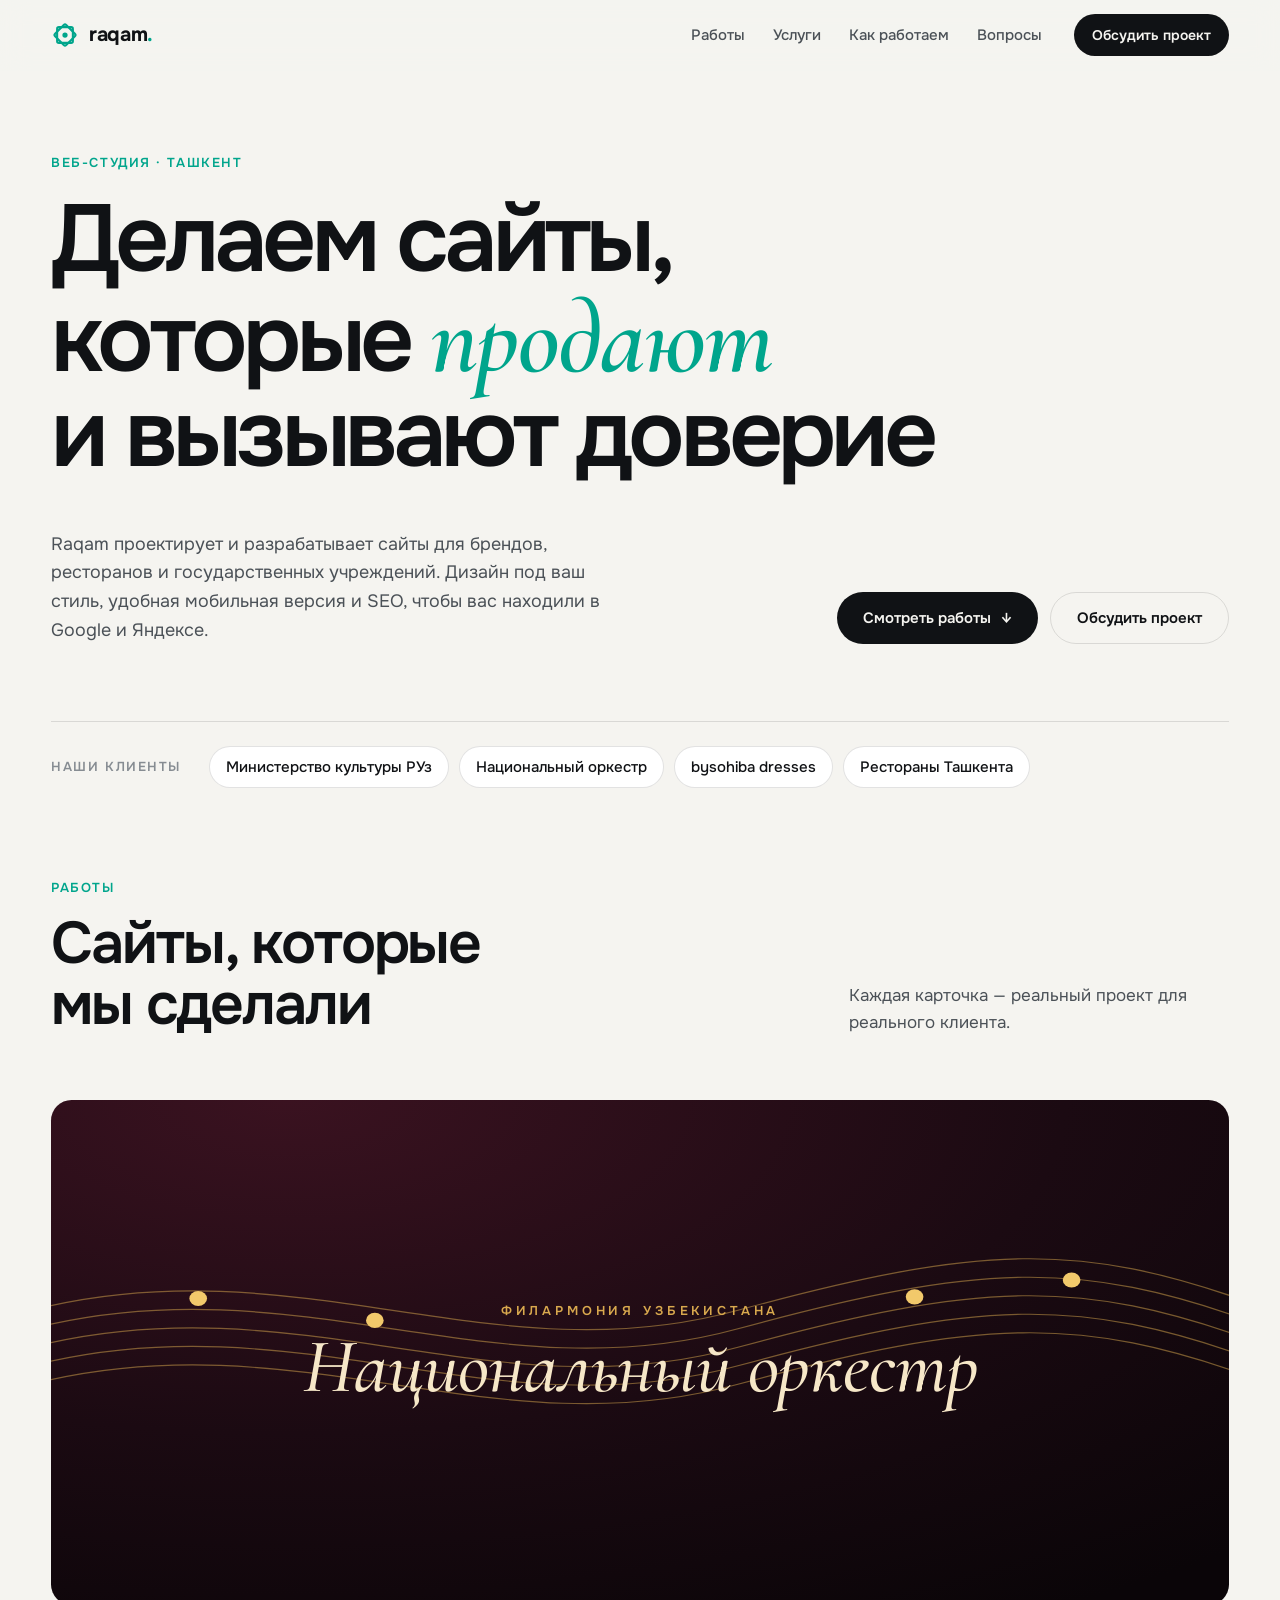
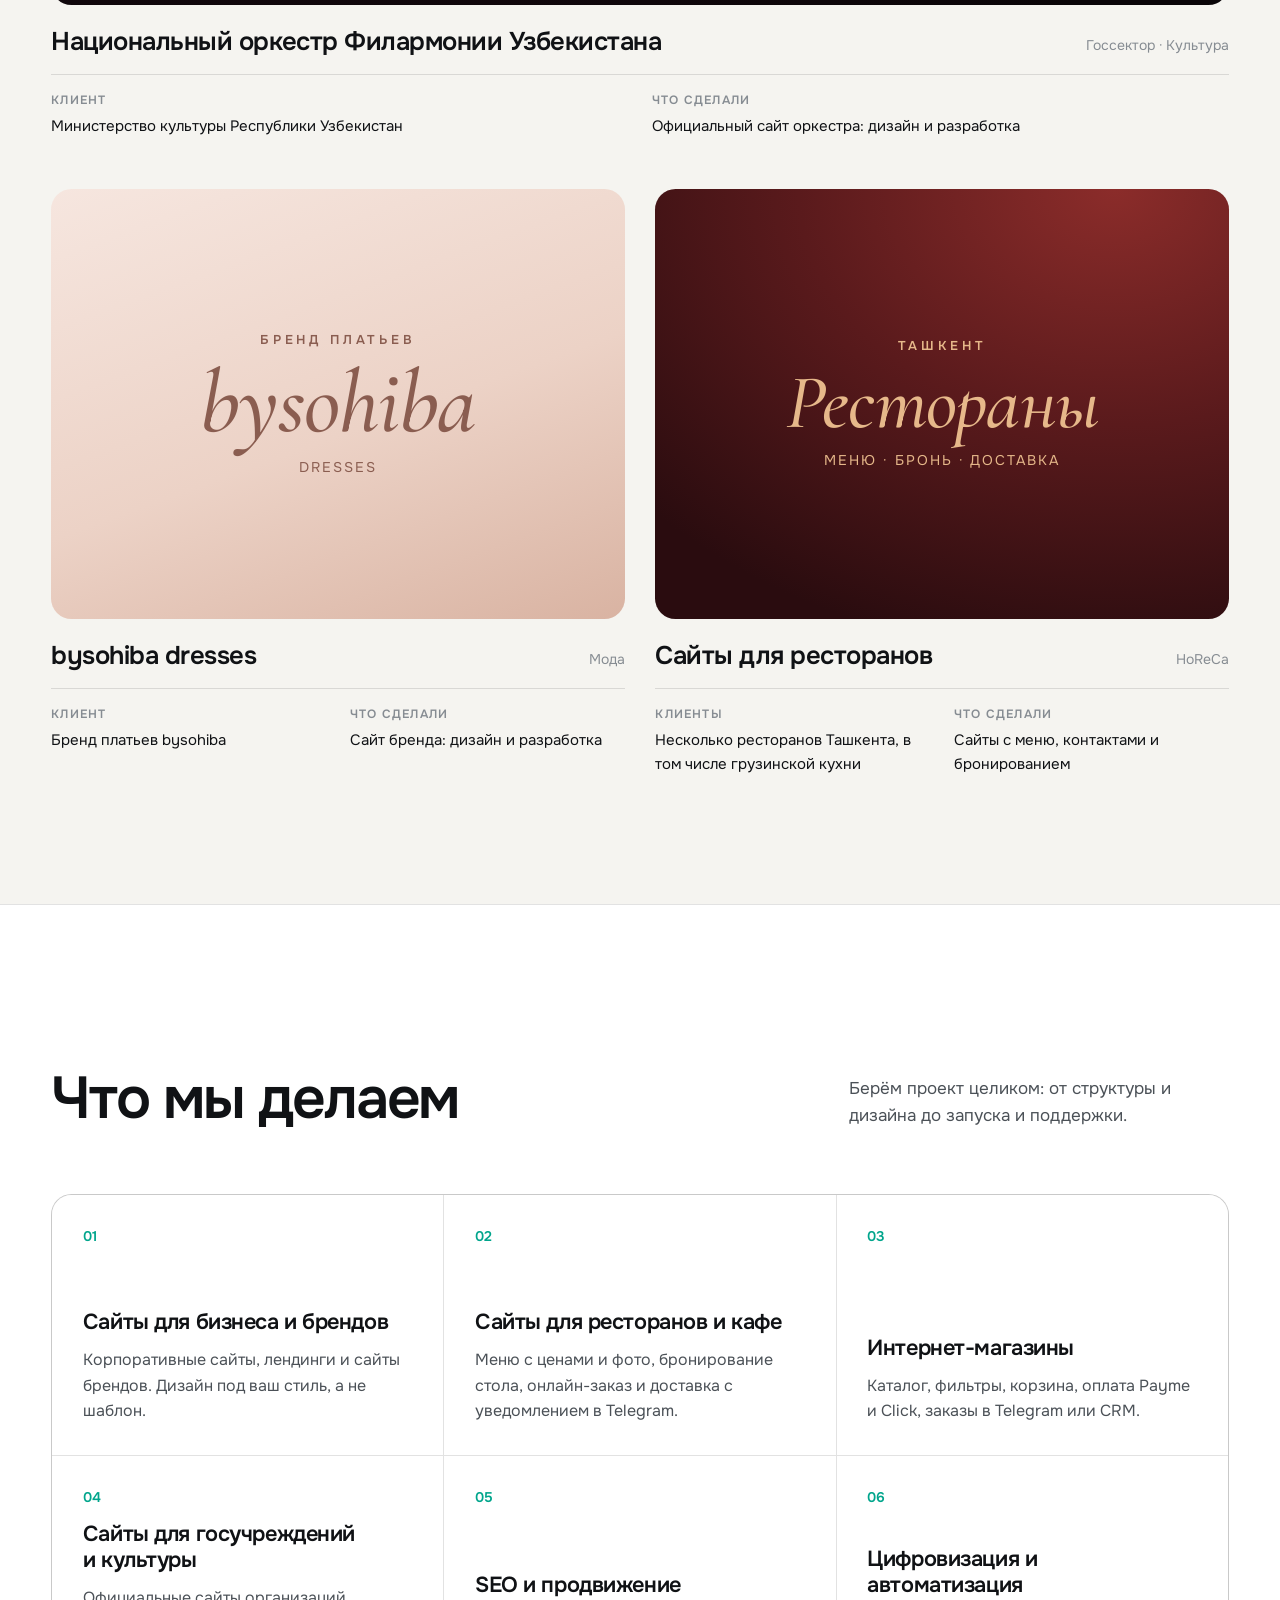
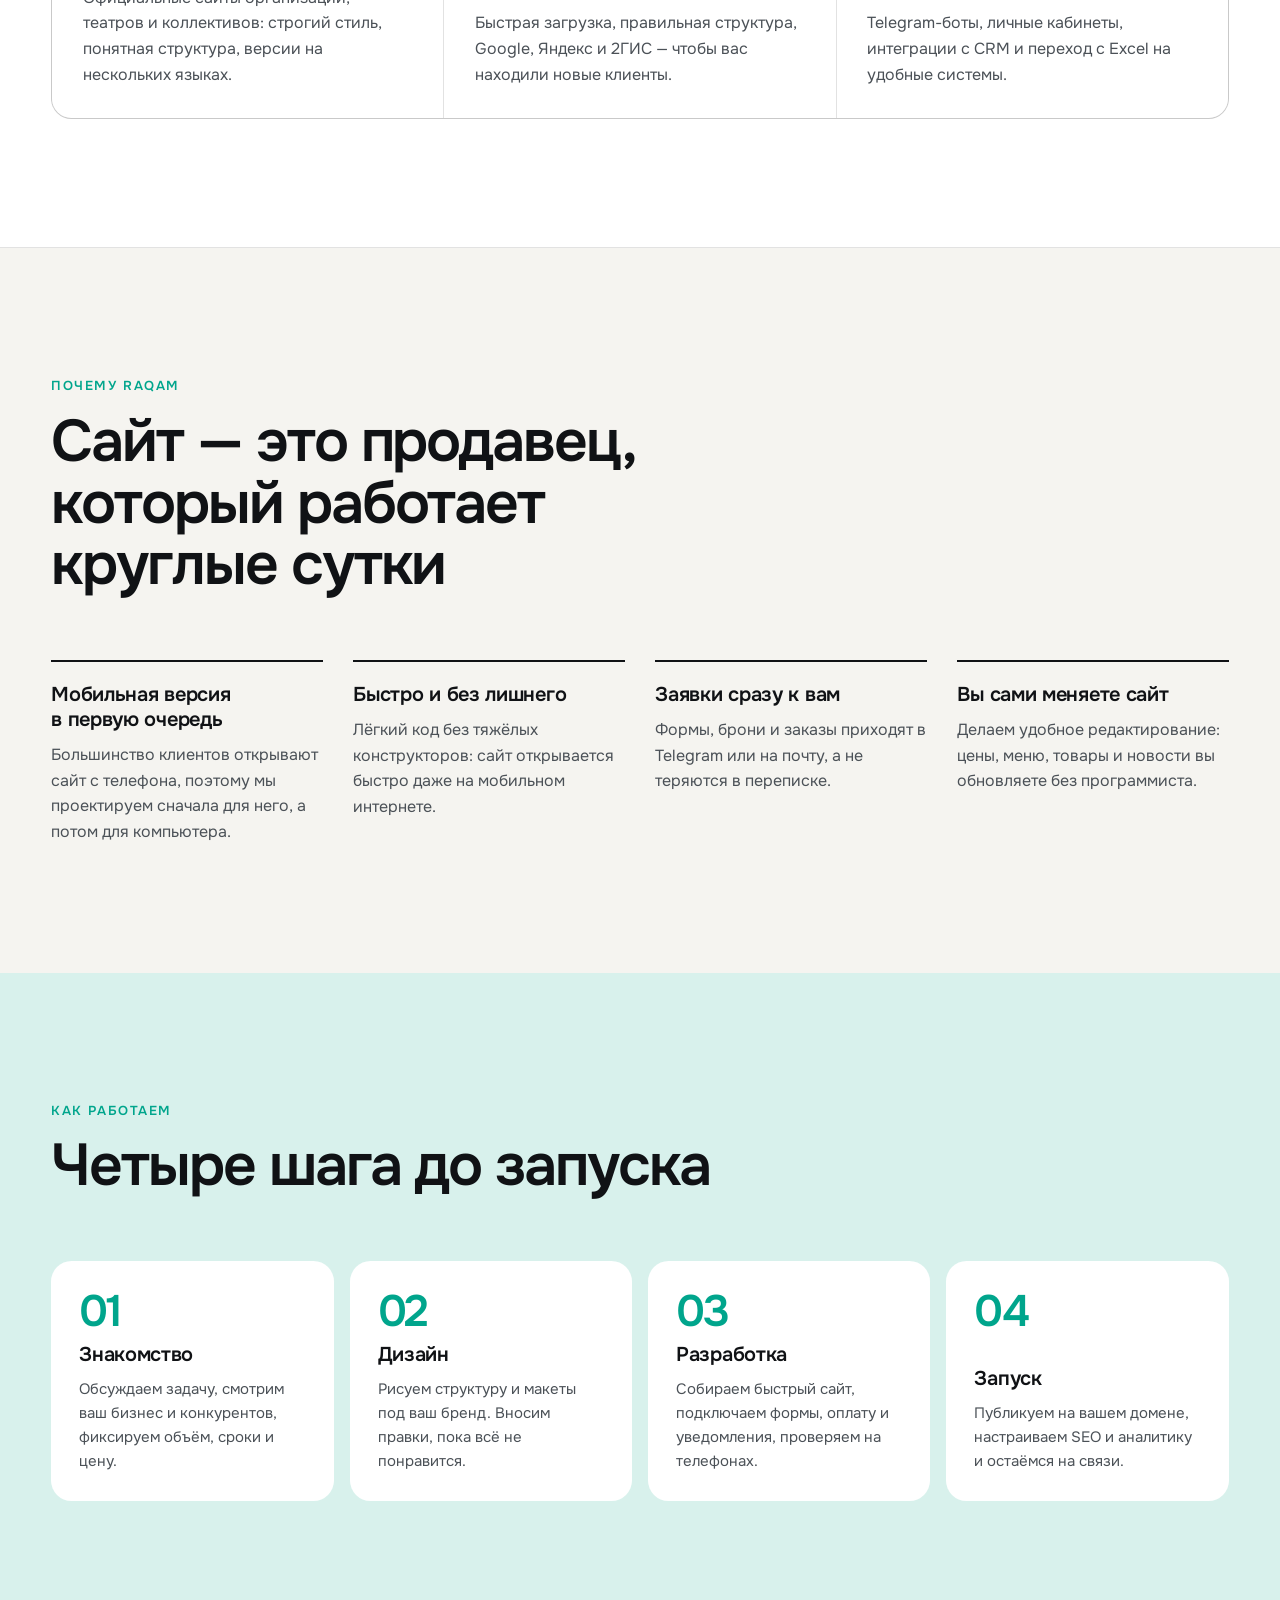
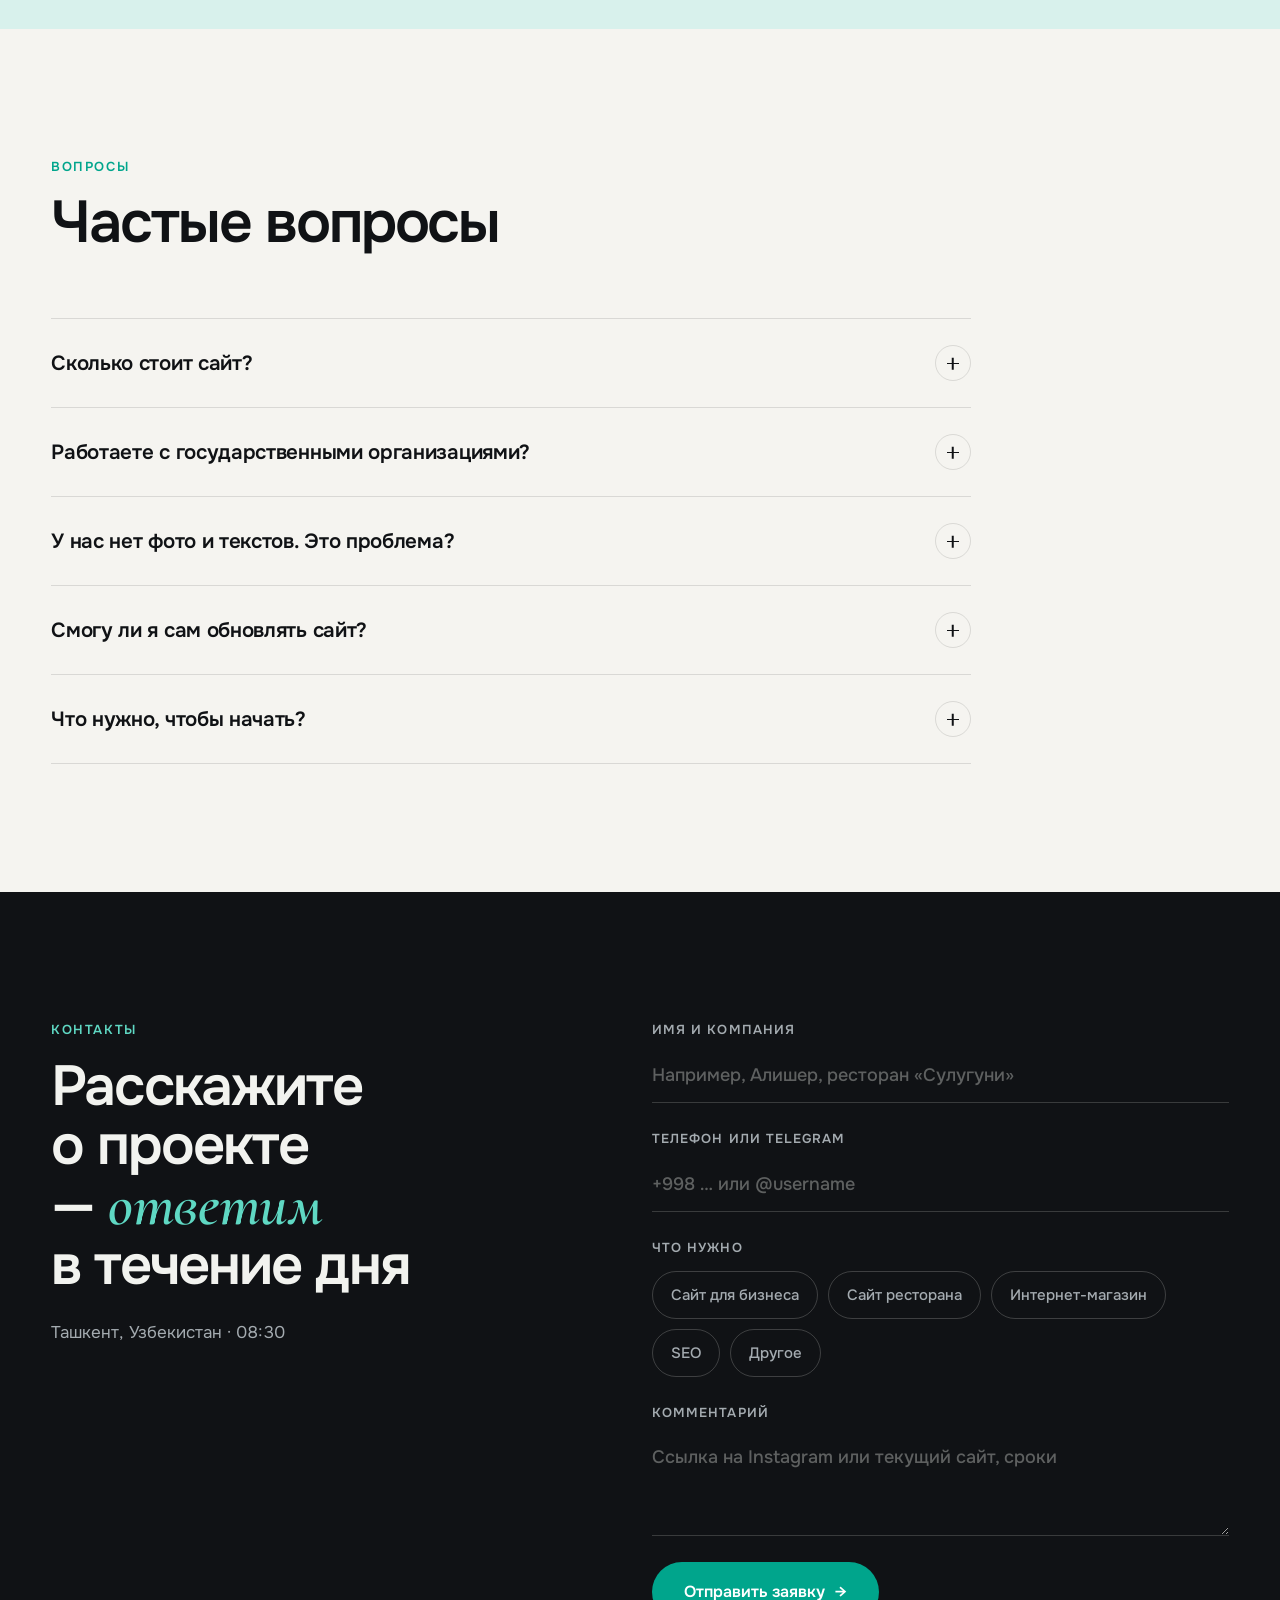
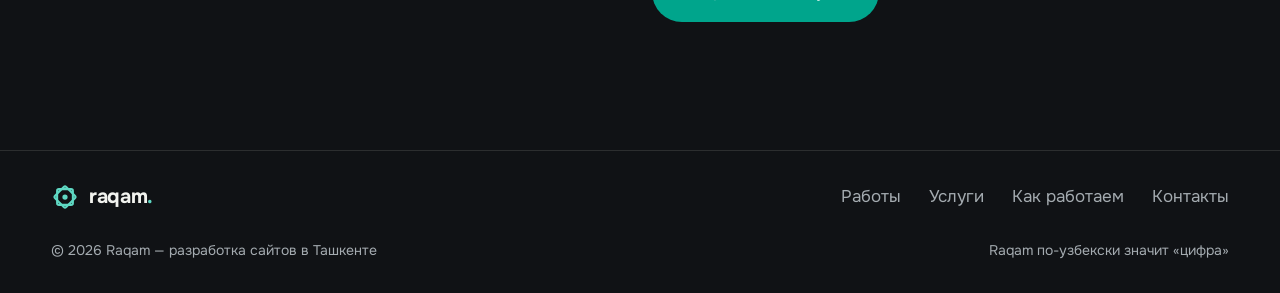
==== commit a34e3182: "Redesign as a clean agency site focused on real client work Remove Scopos and the generated restaura" ====
--- a/index.html
+++ b/index.html
@@ -3,409 +3,247 @@
 <head>
   <meta charset="utf-8">
   <meta name="viewport" content="width=device-width, initial-scale=1, viewport-fit=cover">
-  <title>Raqam — разработка сайтов и цифровизация бизнеса в Ташкенте</title>
-  <meta name="description" content="Raqam — студия разработки из Ташкента. Создаём сайты, интернет-магазины, веб-приложения и AI-ассистентов, переводим ручные процессы бизнеса в цифру. Сайт для Министерства культуры, Scopos, Scopos Route.">
-  <meta name="keywords" content="разработка сайтов Ташкент, создание сайтов Узбекистан, цифровизация бизнеса, интернет-магазин, веб-приложение, AI-ассистент, автоматизация">
-  <meta name="theme-color" content="#0a0e12">
+  <title>Raqam — разработка сайтов в Ташкенте</title>
+  <meta name="description" content="Raqam — веб-студия из Ташкента. Делаем сайты для брендов, ресторанов и государственных учреждений: дизайн, разработка, мобильная версия и SEO. Сайт Национального оркестра для Министерства культуры, bysohiba dresses.">
+  <meta name="theme-color" content="#f5f4f0">
   <meta name="robots" content="index, follow">
   <meta property="og:type" content="website">
   <meta property="og:locale" content="ru_RU">
   <meta property="og:site_name" content="Raqam">
-  <meta property="og:title" content="Raqam — разработка сайтов и цифровизация бизнеса">
-  <meta property="og:description" content="Сайты, интернет-магазины, веб-приложения и AI-инструменты для бизнеса и госсектора. Ташкент.">
+  <meta property="og:title" content="Raqam — разработка сайтов в Ташкенте">
+  <meta property="og:description" content="Сайты для брендов, ресторанов и государственных учреждений. Дизайн, разработка, мобильная версия и SEO.">
   <meta property="og:image" content="assets/og.jpg">
   <meta name="twitter:card" content="summary_large_image">
   <link rel="icon" href="assets/favicon.svg" type="image/svg+xml">
   <link rel="preconnect" href="https://fonts.googleapis.com">
   <link rel="preconnect" href="https://fonts.gstatic.com" crossorigin>
-  <link href="https://fonts.googleapis.com/css2?family=Cormorant+Garamond:ital,wght@1,400;1,500&family=Manrope:wght@400;500;600;700&family=Unbounded:wght@400;500;600;700&display=swap" rel="stylesheet">
+  <link href="https://fonts.googleapis.com/css2?family=Cormorant+Garamond:ital,wght@1,500;1,600&family=Onest:wght@400;500;600;700&display=swap" rel="stylesheet">
   <link rel="stylesheet" href="styles.css">
+  <script>document.documentElement.classList.add('js');</script>
   <script type="application/ld+json">
   {
     "@context": "https://schema.org",
     "@type": "ProfessionalService",
     "name": "Raqam",
-    "description": "Разработка сайтов, интернет-магазинов, веб-приложений и AI-ассистентов. Цифровизация бизнеса.",
+    "description": "Веб-студия: разработка сайтов для брендов, ресторанов и государственных учреждений.",
     "areaServed": "Узбекистан",
     "address": { "@type": "PostalAddress", "addressLocality": "Ташкент", "addressCountry": "UZ" },
-    "knowsAbout": ["Разработка сайтов", "Интернет-магазины", "Веб-приложения", "Цифровизация бизнеса", "AI-ассистенты", "PWA"]
+    "knowsAbout": ["Разработка сайтов", "Сайты для ресторанов", "Интернет-магазины", "Веб-дизайн", "SEO", "Цифровизация бизнеса"]
   }
   </script>
 </head>
-<body class="is-loading">
-
-  <!-- Preloader -->
-  <div class="loader" aria-hidden="true">
-    <div class="loader__inner">
-      <span class="loader__brand">raqam<b style="color:var(--accent)">.</b> — сайты и цифровизация</span>
-      <span class="loader__count"><span id="loaderCount">0</span>%</span>
-    </div>
-    <div class="loader__bar"><span id="loaderBar"></span></div>
-  </div>
-
-  <!-- Cursor -->
-  <div class="cursor" aria-hidden="true">
-    <div class="cursor__dot"></div>
-    <div class="cursor__ring"><span class="cursor__label">Смотреть</span></div>
-  </div>
-
-  <div class="grain" aria-hidden="true"></div>
+<body>
+
+  <a class="skip" href="#work">Перейти к работам</a>
 
   <!-- Header -->
   <header class="header">
-    <a href="#top" class="logo" data-magnetic aria-label="Raqam — на главную">
-      <span class="logo__mark" aria-hidden="true">
-        <svg viewBox="0 0 32 32"><g fill="none" stroke="currentColor" stroke-width="2.2" stroke-linejoin="round"><rect x="7" y="7" width="18" height="18" rx="2"/><rect x="7" y="7" width="18" height="18" rx="2" transform="rotate(45 16 16)"/></g><circle cx="16" cy="16" r="3" fill="currentColor"/></svg>
-      </span>
-      <span class="logo__word">raqam<b>.</b></span>
-    </a>
-    <nav class="nav" aria-label="Навигация">
-      <a href="#work" class="nav__link">Проекты<sup>04</sup></a>
-      <a href="#solutions" class="nav__link">Решения</a>
-      <a href="#services" class="nav__link">Услуги</a>
-      <a href="#process" class="nav__link">Процесс</a>
-      <a href="#contact" class="nav__link">Контакты</a>
-    </nav>
-    <div class="header__right">
-      <a href="#contact" class="btn btn--accent btn--sm" data-magnetic><span>Обсудить проект</span></a>
-      <button class="burger" aria-label="Меню" aria-expanded="false"><span></span><span></span></button>
+    <div class="header__inner">
+      <a href="#top" class="logo" aria-label="Raqam — на главную">
+        <svg class="logo__mark" viewBox="0 0 32 32" aria-hidden="true"><g fill="none" stroke="currentColor" stroke-width="2.4" stroke-linejoin="round"><rect x="7" y="7" width="18" height="18" rx="2"/><rect x="7" y="7" width="18" height="18" rx="2" transform="rotate(45 16 16)"/></g><circle cx="16" cy="16" r="3" fill="currentColor"/></svg>
+        <span>raqam<b>.</b></span>
+      </a>
+      <nav class="nav" aria-label="Навигация">
+        <a href="#work">Работы</a>
+        <a href="#services">Услуги</a>
+        <a href="#process">Как работаем</a>
+        <a href="#faq">Вопросы</a>
+      </nav>
+      <a href="#contact" class="btn btn--dark btn--sm header__cta">Обсудить проект</a>
+      <button class="burger" aria-label="Открыть меню" aria-expanded="false" aria-controls="menu"><span></span><span></span></button>
     </div>
   </header>
 
-  <!-- Mobile menu -->
-  <div class="menu" aria-hidden="true">
-    <nav class="menu__nav">
-      <a href="#work" class="menu__link"><span>Проекты</span></a>
-      <a href="#solutions" class="menu__link"><span>Решения</span></a>
-      <a href="#services" class="menu__link"><span>Услуги</span></a>
-      <a href="#process" class="menu__link"><span>Процесс</span></a>
-      <a href="#contact" class="menu__link"><span>Контакты</span></a>
+  <div class="menu" id="menu" aria-hidden="true">
+    <nav>
+      <a href="#work">Работы</a>
+      <a href="#services">Услуги</a>
+      <a href="#process">Как работаем</a>
+      <a href="#faq">Вопросы</a>
+      <a href="#contact">Контакты</a>
     </nav>
-    <p class="menu__foot">Ташкент, Узбекистан · <span class="js-time">--:--</span></p>
+    <a href="#contact" class="btn btn--accent">Обсудить проект</a>
   </div>
 
   <main id="top">
 
     <!-- Hero -->
-    <section class="hero">
-      <div class="hero__glow" aria-hidden="true"></div>
-      <div class="container">
-        <div class="hero__meta">
-          <span class="pill"><span class="pill__dot"></span>Разработка сайтов и цифровизация бизнеса</span>
-          <span class="hero__loc">Ташкент, Узбекистан · <span class="js-time">--:--</span></span>
-        </div>
-        <h1 class="hero__title">
-          <span class="line"><span class="line__in">Сайты и цифровые</span></span>
-          <span class="line"><span class="line__in">системы, которые</span></span>
-          <span class="line"><span class="line__in"><em class="hero__rotator" aria-live="polite"><span class="js-rotator">работают на бизнес</span></em></span></span>
-        </h1>
-        <div class="hero__bottom">
-          <p class="hero__lead fade-up">Raqam — команда разработчиков из Ташкента. Создаём сайты, интернет-магазины, веб-приложения и AI-ассистентов, а ещё переводим ручную работу в цифру: заявки, клиентов, маршруты и обучение сотрудников.</p>
-          <div class="hero__actions fade-up">
-            <a href="#work" class="btn btn--light" data-magnetic><span>Смотреть проекты</span><i class="btn__arrow">↓</i></a>
-            <a href="#contact" class="btn btn--ghost" data-magnetic><span>Обсудить проект</span></a>
-          </div>
-        </div>
-      </div>
-
-      <!-- Showreel strip -->
-      <div class="reel" aria-hidden="true">
-        <div class="reel__track">
-          <div class="reel__group js-reel"></div>
-          <div class="reel__group js-reel"></div>
-        </div>
-      </div>
-    </section>
-
-    <!-- Facts -->
-    <section class="stats container" aria-label="Факты">
-      <div class="stat" data-reveal>
-        <span class="stat__num">4</span>
-        <span class="stat__label">реальных проекта: от сайта для Министерства культуры до AI-ассистента</span>
-      </div>
-      <div class="stat" data-reveal>
-        <span class="stat__num">155</span>
-        <span class="stat__label">компаний на карте Scopos Route вместо двух Excel-таблиц</span>
-      </div>
-      <div class="stat" data-reveal>
-        <span class="stat__num">3</span>
-        <span class="stat__label">платформы: веб, мобильные устройства и Windows</span>
-      </div>
-      <div class="stat" data-reveal>
-        <span class="stat__num">4</span>
-        <span class="stat__label">отраслевых решения с рабочими демо-сайтами</span>
+    <section class="hero container">
+      <p class="eyebrow reveal">Веб-студия · Ташкент</p>
+      <h1 class="hero__title reveal">
+        Делаем сайты,<br>
+        которые <em>продают</em> и&nbsp;вызывают доверие
+      </h1>
+      <div class="hero__row reveal">
+        <p class="hero__lead">Raqam проектирует и разрабатывает сайты для брендов, ресторанов и государственных учреждений. Дизайн под ваш стиль, удобная мобильная версия и SEO, чтобы вас находили в Google и Яндексе.</p>
+        <div class="hero__actions">
+          <a href="#work" class="btn btn--dark">Смотреть работы <i aria-hidden="true">↓</i></a>
+          <a href="#contact" class="btn btn--line">Обсудить проект</a>
+        </div>
+      </div>
+      <div class="clients reveal" aria-label="Клиенты">
+        <span class="clients__label">Наши клиенты</span>
+        <ul class="clients__list">
+          <li>Министерство культуры РУз</li>
+          <li>Национальный оркестр</li>
+          <li>bysohiba dresses</li>
+          <li>Рестораны Ташкента</li>
+        </ul>
       </div>
     </section>
 
     <!-- Work -->
-    <section class="work" id="work">
-      <div class="container">
-        <div class="section-head">
-          <span class="eyebrow" data-reveal>(01) Проекты</span>
-          <h2 class="section-title" data-reveal>Что мы уже сделали</h2>
-        </div>
-
-        <div class="projects">
-
-          <article class="project project--wide" data-case="orchestra" data-cursor="view" data-reveal>
-            <div class="project__media project__media--poster">
-              <div class="poster" aria-hidden="true">
-                <svg class="poster__staff" viewBox="0 0 1200 600" preserveAspectRatio="none">
-                  <path d="M-20 250 C 250 170, 450 330, 700 250 S 1050 170, 1220 240"/>
-                  <path d="M-20 272 C 250 192, 450 352, 700 272 S 1050 192, 1220 262"/>
-                  <path d="M-20 294 C 250 214, 450 374, 700 294 S 1050 214, 1220 284"/>
-                  <path d="M-20 316 C 250 236, 450 396, 700 316 S 1050 236, 1220 306"/>
-                  <path d="M-20 338 C 250 258, 450 418, 700 338 S 1050 258, 1220 328"/>
-                  <g class="poster__notes">
-                    <g><circle cx="150" cy="236" r="9"/></g>
-                    <g><circle cx="330" cy="262" r="9"/></g>
-                    <g><circle cx="880" cy="234" r="9"/></g>
-                    <g><circle cx="1040" cy="214" r="9"/></g>
-                  </g>
-                </svg>
-                <div class="poster__title">
-                  <small>Министерство культуры · Филармония Узбекистана</small>
-                  <strong>Национальный оркестр</strong>
-                  <span>Официальный сайт</span>
-                </div>
-              </div>
+    <section class="work container" id="work">
+      <div class="section-head">
+        <div>
+          <p class="eyebrow reveal">Работы</p>
+          <h2 class="section-title reveal">Сайты, которые мы сделали</h2>
+        </div>
+        <p class="section-head__note reveal">Каждая карточка — реальный проект для реального клиента.</p>
+      </div>
+
+      <div class="cases">
+
+        <article class="case case--wide reveal">
+          <div class="case__media cover cover--orchestra">
+            <svg class="cover__staff" viewBox="0 0 1200 600" preserveAspectRatio="none" aria-hidden="true">
+              <path d="M-20 250 C 250 170, 450 330, 700 250 S 1050 170, 1220 240"/>
+              <path d="M-20 272 C 250 192, 450 352, 700 272 S 1050 192, 1220 262"/>
+              <path d="M-20 294 C 250 214, 450 374, 700 294 S 1050 214, 1220 284"/>
+              <path d="M-20 316 C 250 236, 450 396, 700 316 S 1050 236, 1220 306"/>
+              <path d="M-20 338 C 250 258, 450 418, 700 338 S 1050 258, 1220 328"/>
+              <g class="cover__notes"><circle cx="150" cy="236" r="9"/><circle cx="330" cy="262" r="9"/><circle cx="880" cy="234" r="9"/><circle cx="1040" cy="214" r="9"/></g>
+            </svg>
+            <span class="cover__text">
+              <small>Филармония Узбекистана</small>
+              <strong>Национальный оркестр</strong>
+            </span>
+          </div>
+          <div class="case__body">
+            <div class="case__head">
+              <h3 class="case__title">Национальный оркестр Филармонии Узбекистана</h3>
+              <span class="case__year">Госсектор · Культура</span>
             </div>
-            <div class="project__info">
-              <span class="project__num">01</span>
-              <div>
-                <h3 class="project__title">Национальный оркестр Филармонии Узбекистана</h3>
-                <p class="project__desc">Официальный сайт оркестра — проект для Министерства культуры Республики Узбекистан.</p>
-              </div>
-              <ul class="tags"><li>Госсектор</li><li>Культура</li><li>Сайт</li></ul>
+            <dl class="case__meta">
+              <div><dt>Клиент</dt><dd>Министерство культуры Республики Узбекистан</dd></div>
+              <div><dt>Что сделали</dt><dd>Официальный сайт оркестра: дизайн и разработка</dd></div>
+            </dl>
+          </div>
+        </article>
+
+        <article class="case reveal">
+          <div class="case__media cover cover--sohiba">
+            <span class="cover__text">
+              <small>Бренд платьев</small>
+              <strong>bysohiba</strong>
+              <span>dresses</span>
+            </span>
+          </div>
+          <div class="case__body">
+            <div class="case__head">
+              <h3 class="case__title">bysohiba dresses</h3>
+              <span class="case__year">Мода</span>
             </div>
-          </article>
-
-          <article class="project" data-case="scopos-app" data-cursor="view" data-reveal>
-            <div class="project__media" style="--m1:#6f9bff;--m2:#2f5bea;--m3:#0b1840">
-              <div class="window" data-parallax="0.05">
-                <div class="browser__bar"><span></span><span></span><span></span><em>Scopos для Windows</em></div>
-                <video src="assets/work/scopos-teaser.mp4" poster="assets/work/scopos-teaser-poster.webp" muted loop playsinline preload="none" data-autoplay></video>
-              </div>
-              <div class="pointer" aria-hidden="true">
-                <svg viewBox="0 0 24 24"><path d="M4 2l16 9-7 2-3 7z" fill="#2f6bff" stroke="#fff" stroke-width="1.5" stroke-linejoin="round"/></svg>
-              </div>
+            <dl class="case__meta">
+              <div><dt>Клиент</dt><dd>Бренд платьев bysohiba</dd></div>
+              <div><dt>Что сделали</dt><dd>Сайт бренда: дизайн и разработка</dd></div>
+            </dl>
+          </div>
+        </article>
+
+        <article class="case reveal">
+          <div class="case__media cover cover--restaurants">
+            <span class="cover__text">
+              <small>Ташкент</small>
+              <strong>Рестораны</strong>
+              <span>меню · бронь · доставка</span>
+            </span>
+          </div>
+          <div class="case__body">
+            <div class="case__head">
+              <h3 class="case__title">Сайты для ресторанов</h3>
+              <span class="case__year">HoReCa</span>
             </div>
-            <div class="project__info">
-              <span class="project__num">02</span>
-              <div>
-                <h3 class="project__title">Scopos</h3>
-                <p class="project__desc">AI-коуч для Windows: сотрудник спрашивает своими словами, а курсор показывает, куда нажать в CRM или ERP.</p>
-              </div>
-              <ul class="tags"><li>AI</li><li>Windows</li><li>Пилот</li></ul>
-            </div>
-          </article>
-
-          <article class="project" data-case="scopos-site" data-cursor="view" data-reveal>
-            <div class="project__media" style="--m1:#fbf3ea;--m2:#e8c9ad;--m3:#a8461f">
-              <div class="browser" data-parallax="0.05">
-                <div class="browser__bar"><span></span><span></span><span></span><em>scopos</em></div>
-                <img src="assets/work/scopos-site-desktop.webp" alt="Сайт Scopos — главный экран" loading="lazy">
-              </div>
-              <div class="phone phone--float" data-parallax="-0.08">
-                <img src="assets/work/scopos-site-mobile.webp" alt="Сайт Scopos — мобильная версия" loading="lazy">
-              </div>
-            </div>
-            <div class="project__info">
-              <span class="project__num">03</span>
-              <div>
-                <h3 class="project__title">Сайт Scopos</h3>
-                <p class="project__desc">Сайт продукта для инвесторов и клиентов: проблема, команда, дорожная карта, план внедрения и демо.</p>
-              </div>
-              <ul class="tags"><li>Сайт продукта</li><li>Питч</li></ul>
-            </div>
-          </article>
-
-          <article class="project project--wide" data-case="scopos-route" data-cursor="view" data-reveal>
-            <div class="project__media" style="--m1:#ffffff;--m2:#dfe4e2;--m3:#8fa39f">
-              <div class="route-art" data-parallax="0.05">
-                <svg class="route-map" viewBox="0 0 400 300" aria-hidden="true">
-                  <defs>
-                    <pattern id="blocks" width="40" height="40" patternUnits="userSpaceOnUse" patternTransform="rotate(12)">
-                      <rect width="40" height="40" fill="#efefef"/>
-                      <rect x="4" y="4" width="32" height="32" rx="3" fill="#e4e4e4"/>
-                    </pattern>
-                  </defs>
-                  <rect width="400" height="300" fill="url(#blocks)"/>
-                  <path d="M-10 210 C 90 190, 140 240, 230 200 S 350 120, 420 140" stroke="#fff" stroke-width="14" fill="none"/>
-                  <path d="M120 -10 C 130 80, 90 160, 140 310" stroke="#fff" stroke-width="10" fill="none"/>
-                  <path d="M300 -10 L 260 310" stroke="#fff" stroke-width="8" fill="none"/>
-                  <path class="route-line" d="M70 245 C 110 230, 120 200, 140 170 S 200 120, 250 130 S 300 90, 335 70" stroke="#0a0a0a" stroke-width="5" fill="none" stroke-linecap="round"/>
-                  <g transform="translate(140 170)"><circle r="13" fill="#E5484D" stroke="#fff" stroke-width="3"/><text y="4.5" text-anchor="middle">A</text></g>
-                  <g transform="translate(250 130)"><circle r="13" fill="#1D4ED8" stroke="#fff" stroke-width="3"/><text y="4.5" text-anchor="middle">A</text></g>
-                  <g transform="translate(335 70)"><circle r="13" fill="#0D9488" stroke="#fff" stroke-width="3"/><text y="4.5" text-anchor="middle">B</text></g>
-                  <g transform="translate(60 120)"><circle r="11" fill="#EAB308" stroke="#fff" stroke-width="3"/><text y="4" text-anchor="middle" class="dark">C</text></g>
-                  <g transform="translate(320 220)"><circle r="11" fill="#8B5CF6" stroke="#fff" stroke-width="3"/><text y="4" text-anchor="middle">B</text></g>
-                  <g transform="translate(205 260)"><circle r="11" fill="#EC4899" stroke="#fff" stroke-width="3"/><text y="4" text-anchor="middle">C</text></g>
-                  <g transform="translate(70 245)"><path d="M0 -26 L 18 22 L 0 12 L -18 22 Z" fill="rgba(10,10,10,.12)"/><circle r="9" fill="#0a0a0a" stroke="#fff" stroke-width="3"/></g>
-                </svg>
-              </div>
-              <div class="phone phone--float" data-parallax="-0.08">
-                <img src="assets/work/scopos-route-mobile.webp" alt="Scopos Route — экран входа" loading="lazy">
-              </div>
-            </div>
-            <div class="project__info">
-              <span class="project__num">04</span>
-              <div>
-                <h3 class="project__title">Scopos Route</h3>
-                <p class="project__desc">Цифровизация выездных продаж: 155 компаний на карте, самый выгодный маршрут и голосовой AI-ассистент.</p>
-              </div>
-              <ul class="tags"><li>PWA</li><li>Цифровизация</li><li>AI</li></ul>
-            </div>
-          </article>
-
-        </div>
-      </div>
-    </section>
-
-    <!-- Industry solutions -->
-    <section class="concepts" id="solutions">
-      <div class="container">
-        <div class="section-head">
-          <span class="eyebrow" data-reveal>(02) Отраслевые решения</span>
-          <div class="section-head__row">
-            <h2 class="section-title" data-reveal>Готовые идеи для вашего бизнеса</h2>
-            <p class="section-sub" data-reveal>Четыре рабочих демо-сайта: меню, корзина, бронирование и оформление заказа работают по-настоящему. Откройте любой с телефона.</p>
-          </div>
-        </div>
-        <div class="concept-grid">
-          <article class="concept" data-case="oshxona" data-cursor="view" data-reveal>
-            <div class="concept__media" style="--c:linear-gradient(160deg,#16405f,#0f2a3f 60%,#e8b04b 180%)">
-              <img src="assets/work/oshxona-mobile.webp" alt="Демо-сайт ресторана Oshxona Navro'z" loading="lazy">
-              <span class="concept__tag">Ресторан</span>
-            </div>
-            <div class="concept__head">
-              <div><h3 class="concept__title">Oshxona Navro'z</h3><p class="concept__desc">Меню, доставка и бронь стола</p></div>
-              <a class="concept__demo" href="demos/oshxona/index.html" target="_blank" rel="noopener">Демо ↗</a>
-            </div>
-          </article>
-          <article class="concept" data-case="tong-coffee" data-cursor="view" data-reveal>
-            <div class="concept__media" style="--c:linear-gradient(160deg,#ffd9bf,#f3e9dc 60%,#ff6b2c 180%)">
-              <img src="assets/work/tong-coffee-mobile.webp" alt="Демо-сайт кофейни Tong Coffee" loading="lazy">
-              <span class="concept__tag">Кофейня</span>
-            </div>
-            <div class="concept__head">
-              <div><h3 class="concept__title">Tong Coffee</h3><p class="concept__desc">Предзаказ и карта лояльности</p></div>
-              <a class="concept__demo" href="demos/tong-coffee/index.html" target="_blank" rel="noopener">Демо ↗</a>
-            </div>
-          </article>
-          <article class="concept" data-case="burger-lab" data-cursor="view" data-reveal>
-            <div class="concept__media" style="--c:linear-gradient(160deg,#ffe27a,#ffd23f 60%,#e63b2e 180%)">
-              <img src="assets/work/burger-lab-mobile.webp" alt="Демо-сайт доставки Burger Lab" loading="lazy">
-              <span class="concept__tag">Доставка</span>
-            </div>
-            <div class="concept__head">
-              <div><h3 class="concept__title">Burger Lab</h3><p class="concept__desc">Онлайн-заказ с оплатой Payme и Click</p></div>
-              <a class="concept__demo" href="demos/burger-lab/index.html" target="_blank" rel="noopener">Демо ↗</a>
-            </div>
-          </article>
-          <article class="concept" data-case="kiyim" data-cursor="view" data-reveal>
-            <div class="concept__media" style="--c:linear-gradient(160deg,#ffffff,#e9e8e3 60%,#2f4bff 180%)">
-              <img src="assets/work/kiyim-mobile.webp" alt="Демо интернет-магазина KIYIM" loading="lazy">
-              <span class="concept__tag">Магазин</span>
-            </div>
-            <div class="concept__head">
-              <div><h3 class="concept__title">KIYIM</h3><p class="concept__desc">Каталог, размеры, корзина</p></div>
-              <a class="concept__demo" href="demos/kiyim/index.html" target="_blank" rel="noopener">Демо ↗</a>
-            </div>
-          </article>
-        </div>
-      </div>
-    </section>
-
-    <!-- Marquee -->
-    <section class="marquee" aria-hidden="true">
-      <div class="marquee__track">
-        <div class="marquee__group">
-          <span>Сайты</span><i>✦</i><span>Интернет-магазины</span><i>✦</i><span>Веб-приложения</span><i>✦</i><span>Цифровизация</span><i>✦</i><span>AI-ассистенты</span><i>✦</i>
-        </div>
-        <div class="marquee__group">
-          <span>Сайты</span><i>✦</i><span>Интернет-магазины</span><i>✦</i><span>Веб-приложения</span><i>✦</i><span>Цифровизация</span><i>✦</i><span>AI-ассистенты</span><i>✦</i>
-        </div>
-      </div>
-    </section>
-
-    <!-- Digitalization -->
-    <section class="why">
-      <div class="container">
-        <div class="section-head section-head--split">
-          <span class="eyebrow" data-reveal>(03) Цифровизация</span>
-          <h2 class="section-title section-title--wide" data-reveal>Меньше ручной работы — больше времени на рост</h2>
-        </div>
-        <div class="why__grid">
-          <div class="why__card" data-reveal>
-            <span class="why__icon" aria-hidden="true"><svg viewBox="0 0 24 24" fill="none" stroke="currentColor" stroke-width="2" stroke-linecap="round" stroke-linejoin="round"><path d="M4 4h16v12H8l-4 4z"/><path d="M8 9h8M8 12h5"/></svg></span>
-            <h3>Заявки не теряются</h3>
-            <p>Формы на сайте, онлайн-заказы и брони сразу приходят в Telegram или CRM, а не в личную переписку менеджера.</p>
-          </div>
-          <div class="why__card" data-reveal>
-            <span class="why__icon" aria-hidden="true"><svg viewBox="0 0 24 24" fill="none" stroke="currentColor" stroke-width="2" stroke-linecap="round" stroke-linejoin="round"><rect x="3" y="4" width="18" height="16" rx="2"/><path d="M3 10h18M9 4v16"/></svg></span>
-            <h3>Excel превращается в систему</h3>
-            <p>Как в Scopos Route: две таблицы с клиентами стали картой, где маршрут на день строится за секунды.</p>
-          </div>
-          <div class="why__card" data-reveal>
-            <span class="why__icon" aria-hidden="true"><svg viewBox="0 0 24 24" fill="none" stroke="currentColor" stroke-width="2" stroke-linecap="round" stroke-linejoin="round"><path d="M4 2l14 8-6 2-3 7z"/></svg></span>
-            <h3>Сотрудники учатся быстрее</h3>
-            <p>Как в Scopos: новичок спрашивает своими словами, а подсказка показывает, куда нажать в рабочей программе.</p>
-          </div>
-          <div class="why__card" data-reveal>
-            <span class="why__icon" aria-hidden="true"><svg viewBox="0 0 24 24" fill="none" stroke="currentColor" stroke-width="2" stroke-linecap="round" stroke-linejoin="round"><circle cx="11" cy="11" r="7"/><path d="m20 20-3.5-3.5"/></svg></span>
-            <h3>Клиенты находят вас сами</h3>
-            <p>Быстрый сайт с правильной структурой, Google, Яндекс и 2ГИС приводят тех, кто ещё не знает о вас.</p>
-          </div>
-        </div>
+            <dl class="case__meta">
+              <div><dt>Клиенты</dt><dd>Несколько ресторанов Ташкента, в том числе грузинской кухни</dd></div>
+              <div><dt>Что сделали</dt><dd>Сайты с меню, контактами и бронированием</dd></div>
+            </dl>
+          </div>
+        </article>
+
       </div>
     </section>
 
     <!-- Services -->
     <section class="services" id="services">
       <div class="container">
-        <div class="section-head section-head--split">
-          <span class="eyebrow" data-reveal>(04) Услуги</span>
-          <h2 class="section-title" data-reveal>От первого сайта до цифровой системы</h2>
-        </div>
-        <ul class="svc">
-          <li class="svc__item" data-reveal>
+        <div class="section-head">
+          <div>
+            <p class="eyebrow reveal">Услуги</p>
+            <h2 class="section-title reveal">Что мы делаем</h2>
+          </div>
+          <p class="section-head__note reveal">Берём проект целиком: от структуры и дизайна до запуска и поддержки.</p>
+        </div>
+        <div class="svc">
+          <article class="svc__card reveal">
             <span class="svc__num">01</span>
-            <h3 class="svc__title">Сайты и лендинги</h3>
-            <p class="svc__desc">Корпоративные сайты для компаний, госорганизаций и учреждений культуры. Адаптив, анимации, формы заявок.</p>
-            <span class="svc__arrow" aria-hidden="true">↗</span>
-          </li>
-          <li class="svc__item" data-reveal>
+            <h3>Сайты для бизнеса и брендов</h3>
+            <p>Корпоративные сайты, лендинги и сайты брендов. Дизайн под ваш стиль, а не шаблон.</p>
+          </article>
+          <article class="svc__card reveal">
             <span class="svc__num">02</span>
-            <h3 class="svc__title">Интернет-магазины</h3>
-            <p class="svc__desc">Каталог с фильтрами, корзина, оплата Payme и Click, доставка и заказы в Telegram.</p>
-            <span class="svc__arrow" aria-hidden="true">↗</span>
-          </li>
-          <li class="svc__item" data-reveal>
+            <h3>Сайты для ресторанов и кафе</h3>
+            <p>Меню с ценами и фото, бронирование стола, онлайн-заказ и доставка с уведомлением в Telegram.</p>
+          </article>
+          <article class="svc__card reveal">
             <span class="svc__num">03</span>
-            <h3 class="svc__title">Веб-приложения и PWA</h3>
-            <p class="svc__desc">Личные кабинеты, карты и геолокация, работа без интернета и установка на телефон как приложение.</p>
-            <span class="svc__arrow" aria-hidden="true">↗</span>
-          </li>
-          <li class="svc__item" data-reveal>
+            <h3>Интернет-магазины</h3>
+            <p>Каталог, фильтры, корзина, оплата Payme и Click, заказы в Telegram или CRM.</p>
+          </article>
+          <article class="svc__card reveal">
             <span class="svc__num">04</span>
-            <h3 class="svc__title">Цифровизация процессов</h3>
-            <p class="svc__desc">Переводим Excel и ручную работу в удобные системы: учёт клиентов, заявки, отчёты, Telegram-боты и интеграции с CRM.</p>
-            <span class="svc__arrow" aria-hidden="true">↗</span>
-          </li>
-          <li class="svc__item" data-reveal>
+            <h3>Сайты для госучреждений и культуры</h3>
+            <p>Официальные сайты организаций, театров и коллективов: строгий стиль, понятная структура, версии на нескольких языках.</p>
+          </article>
+          <article class="svc__card reveal">
             <span class="svc__num">05</span>
-            <h3 class="svc__title">AI-ассистенты</h3>
-            <p class="svc__desc">Помощники на базе Claude: понимают текст, голос и экран и выполняют действия внутри вашего продукта.</p>
-            <span class="svc__arrow" aria-hidden="true">↗</span>
-          </li>
-          <li class="svc__item" data-reveal>
+            <h3>SEO и продвижение</h3>
+            <p>Быстрая загрузка, правильная структура, Google, Яндекс и 2ГИС — чтобы вас находили новые клиенты.</p>
+          </article>
+          <article class="svc__card reveal">
             <span class="svc__num">06</span>
-            <h3 class="svc__title">Десктоп-приложения</h3>
-            <p class="svc__desc">Программы для Windows на Electron с установщиком и автоматической сборкой релизов.</p>
-            <span class="svc__arrow" aria-hidden="true">↗</span>
-          </li>
-        </ul>
+            <h3>Цифровизация и автоматизация</h3>
+            <p>Telegram-боты, личные кабинеты, интеграции с CRM и переход с Excel на удобные системы.</p>
+          </article>
+        </div>
+      </div>
+    </section>
+
+    <!-- Why -->
+    <section class="why container">
+      <div class="section-head">
+        <div>
+          <p class="eyebrow reveal">Почему Raqam</p>
+          <h2 class="section-title reveal">Сайт — это продавец, который работает круглые сутки</h2>
+        </div>
+      </div>
+      <div class="why__grid">
+        <div class="why__item reveal">
+          <h3>Мобильная версия в первую очередь</h3>
+          <p>Большинство клиентов открывают сайт с телефона, поэтому мы проектируем сначала для него, а потом для компьютера.</p>
+        </div>
+        <div class="why__item reveal">
+          <h3>Быстро и без лишнего</h3>
+          <p>Лёгкий код без тяжёлых конструкторов: сайт открывается быстро даже на мобильном интернете.</p>
+        </div>
+        <div class="why__item reveal">
+          <h3>Заявки сразу к вам</h3>
+          <p>Формы, брони и заказы приходят в Telegram или на почту, а не теряются в переписке.</p>
+        </div>
+        <div class="why__item reveal">
+          <h3>Вы сами меняете сайт</h3>
+          <p>Делаем удобное редактирование: цены, меню, товары и новости вы обновляете без программиста.</p>
+        </div>
       </div>
     </section>
 
@@ -413,133 +251,84 @@
     <section class="process" id="process">
       <div class="container">
         <div class="section-head">
-          <span class="eyebrow" data-reveal>(05) Как мы работаем</span>
-          <h2 class="section-title" data-reveal>Четыре шага до запуска</h2>
-        </div>
-        <div class="steps">
-          <div class="step" data-reveal>
-            <span class="step__num">01</span>
-            <h3 class="step__title">Разбор задачи</h3>
-            <p>Встречаемся, смотрим, как устроена работа сейчас, и находим, где сайт или система дадут больше всего пользы.</p>
-          </div>
-          <div class="step" data-reveal>
-            <span class="step__num">02</span>
-            <h3 class="step__title">Дизайн и прототип</h3>
-            <p>Показываем структуру и макеты в стиле вашего бренда. Вносим правки, пока всё не станет понятно и удобно.</p>
-          </div>
-          <div class="step" data-reveal>
-            <span class="step__num">03</span>
-            <h3 class="step__title">Разработка</h3>
-            <p>Пишем быстрый код, подключаем оплату, уведомления, CRM и AI. Показываем промежуточные версии.</p>
-          </div>
-          <div class="step" data-reveal>
-            <span class="step__num">04</span>
-            <h3 class="step__title">Запуск и поддержка</h3>
-            <p>Публикуем на вашем домене, обучаем команду и остаёмся на связи после запуска.</p>
-          </div>
-        </div>
-      </div>
-    </section>
-
-    <!-- Partners -->
-    <section class="partners" aria-label="Клиенты и партнёры">
-      <div class="container">
-        <span class="eyebrow" data-reveal>(06) Клиенты и партнёры наших проектов</span>
-      </div>
-      <div class="logos" data-reveal>
-        <div class="logos__track">
-          <div class="logos__group">
-            <div class="logo-tile"><span class="logo-tile__mono">МК</span><span><b>Министерство культуры</b><small>Сайт Национального оркестра</small></span></div>
-            <a class="logo-tile" href="https://www.uvendor.uz/" target="_blank" rel="noopener"><img src="assets/partners/uvendor-logo.png" alt="" loading="lazy"><span><b>U VENDOR</b><small>Пилот Scopos</small></span></a>
-            <a class="logo-tile" href="https://newuu.uz/" target="_blank" rel="noopener"><img src="assets/partners/nuu-logo.png" alt="" loading="lazy"><span><b>New Uzbekistan University</b><small>Контракт на 5 лет</small></span></a>
-            <a class="logo-tile" href="https://unclechill.uz/" target="_blank" rel="noopener"><img src="assets/partners/unclechill-logo.png" alt="" loading="lazy"><span><b>Uncle Chill</b><small>Соглашение</small></span></a>
-            <a class="logo-tile" href="https://idrock.uz/" target="_blank" rel="noopener"><img src="assets/partners/idrock-logo.png" alt="" loading="lazy"><span><b>IDROCK</b><small>AI-акселератор</small></span></a>
-            <a class="logo-tile" href="https://ipsilon.group/" target="_blank" rel="noopener"><img src="assets/partners/ipsilon-logo.png" alt="" loading="lazy"><span><b>Ipsilon Group</b><small>Эдвайзер</small></span></a>
-          </div>
-          <div class="logos__group" aria-hidden="true">
-            <div class="logo-tile"><span class="logo-tile__mono">МК</span><span><b>Министерство культуры</b><small>Сайт Национального оркестра</small></span></div>
-            <a class="logo-tile" href="https://www.uvendor.uz/" target="_blank" rel="noopener" tabindex="-1"><img src="assets/partners/uvendor-logo.png" alt="" loading="lazy"><span><b>U VENDOR</b><small>Пилот Scopos</small></span></a>
-            <a class="logo-tile" href="https://newuu.uz/" target="_blank" rel="noopener" tabindex="-1"><img src="assets/partners/nuu-logo.png" alt="" loading="lazy"><span><b>New Uzbekistan University</b><small>Контракт на 5 лет</small></span></a>
-            <a class="logo-tile" href="https://unclechill.uz/" target="_blank" rel="noopener" tabindex="-1"><img src="assets/partners/unclechill-logo.png" alt="" loading="lazy"><span><b>Uncle Chill</b><small>Соглашение</small></span></a>
-            <a class="logo-tile" href="https://idrock.uz/" target="_blank" rel="noopener" tabindex="-1"><img src="assets/partners/idrock-logo.png" alt="" loading="lazy"><span><b>IDROCK</b><small>AI-акселератор</small></span></a>
-            <a class="logo-tile" href="https://ipsilon.group/" target="_blank" rel="noopener" tabindex="-1"><img src="assets/partners/ipsilon-logo.png" alt="" loading="lazy"><span><b>Ipsilon Group</b><small>Эдвайзер</small></span></a>
-          </div>
-        </div>
+          <div>
+            <p class="eyebrow reveal">Как работаем</p>
+            <h2 class="section-title reveal">Четыре шага до запуска</h2>
+          </div>
+        </div>
+        <ol class="steps">
+          <li class="step reveal"><span class="step__num">01</span><h3>Знакомство</h3><p>Обсуждаем задачу, смотрим ваш бизнес и конкурентов, фиксируем объём, сроки и цену.</p></li>
+          <li class="step reveal"><span class="step__num">02</span><h3>Дизайн</h3><p>Рисуем структуру и макеты под ваш бренд. Вносим правки, пока всё не понравится.</p></li>
+          <li class="step reveal"><span class="step__num">03</span><h3>Разработка</h3><p>Собираем быстрый сайт, подключаем формы, оплату и уведомления, проверяем на телефонах.</p></li>
+          <li class="step reveal"><span class="step__num">04</span><h3>Запуск</h3><p>Публикуем на вашем домене, настраиваем SEO и аналитику и остаёмся на связи.</p></li>
+        </ol>
       </div>
     </section>
 
     <!-- FAQ -->
-    <section class="faq" id="faq">
-      <div class="container faq__grid">
+    <section class="faq container" id="faq">
+      <div class="section-head">
         <div>
-          <span class="eyebrow" data-reveal>(07) Вопросы</span>
-          <h2 class="section-title" data-reveal>Частые вопросы</h2>
-        </div>
-        <div class="faq__list">
-          <details class="faq__item" data-reveal>
-            <summary>Сколько стоит и сколько времени займёт?<i aria-hidden="true"></i></summary>
-            <div class="faq__body"><p>Зависит от задачи: лендинг, интернет-магазин и система для отдела продаж — разные объёмы работы. После короткого созвона назовём точную цену и сроки и зафиксируем их.</p></div>
-          </details>
-          <details class="faq__item" data-reveal>
-            <summary>Вы работаете с государственными организациями?<i aria-hidden="true"></i></summary>
-            <div class="faq__body"><p>Да. Например, мы сделали сайт Национального оркестра Филармонии Узбекистана для Министерства культуры.</p></div>
-          </details>
-          <details class="faq__item" data-reveal>
-            <summary>Что такое цифровизация на практике?<i aria-hidden="true"></i></summary>
-            <div class="faq__body"><p>Это когда повторяющаяся ручная работа делается в удобной системе. Например, в Scopos Route маршрут объезда клиентов раньше составляли вручную по Excel, а теперь его строит приложение — с учётом приоритета, пробок и голосовых команд.</p></div>
-          </details>
-          <details class="faq__item" data-reveal>
-            <summary>Смогу ли я сам обновлять сайт?<i aria-hidden="true"></i></summary>
-            <div class="faq__body"><p>Да. Сделаем удобное редактирование: тексты, цены, товары и новости вы будете менять сами, без программиста.</p></div>
-          </details>
-          <details class="faq__item" data-reveal>
-            <summary>Сайты в разделе «Отраслевые решения» — реальные заведения?<i aria-hidden="true"></i></summary>
-            <div class="faq__body"><p>Нет, это концепты с вымышленными названиями. Мы сделали их, чтобы показать, как может работать сайт ресторана, кофейни, доставки и магазина. Ваш сайт будет сделан под ваш бренд.</p></div>
-          </details>
-        </div>
+          <p class="eyebrow reveal">Вопросы</p>
+          <h2 class="section-title reveal">Частые вопросы</h2>
+        </div>
+      </div>
+      <div class="faq__list">
+        <details class="faq__item reveal">
+          <summary>Сколько стоит сайт?<i aria-hidden="true"></i></summary>
+          <p>Зависит от задачи: лендинг, сайт ресторана и интернет-магазин — разный объём работы. После короткого разговора назовём точную цену и сроки и зафиксируем их.</p>
+        </details>
+        <details class="faq__item reveal">
+          <summary>Работаете с государственными организациями?<i aria-hidden="true"></i></summary>
+          <p>Да. Например, мы сделали сайт Национального оркестра Филармонии Узбекистана для Министерства культуры.</p>
+        </details>
+        <details class="faq__item reveal">
+          <summary>У нас нет фото и текстов. Это проблема?<i aria-hidden="true"></i></summary>
+          <p>Нет. Поможем с текстами и подскажем, как снять блюда, товары или команду, чтобы сайт выглядел дорого.</p>
+        </details>
+        <details class="faq__item reveal">
+          <summary>Смогу ли я сам обновлять сайт?<i aria-hidden="true"></i></summary>
+          <p>Да. Цены, меню, товары и новости можно менять самостоятельно, без программиста.</p>
+        </details>
+        <details class="faq__item reveal">
+          <summary>Что нужно, чтобы начать?<i aria-hidden="true"></i></summary>
+          <p>Оставьте заявку ниже или напишите нам. Достаточно пары слов о бизнесе и ссылки на Instagram или текущий сайт, если он есть.</p>
+        </details>
       </div>
     </section>
 
     <!-- Contact -->
     <section class="contact" id="contact">
-      <div class="container">
-        <div class="contact__top">
-          <span class="eyebrow" data-reveal>(08) Контакты</span>
-          <h2 class="contact__title">
-            <span class="line"><span class="line__in">Есть задача?</span></span>
-            <span class="line"><span class="line__in">Давайте <em>оцифруем</em></span></span>
-          </h2>
-        </div>
-
-        <form class="form" id="contactForm" novalidate data-reveal>
-          <div class="form__row">
-            <label class="field">
-              <span class="field__label">Как вас зовут</span>
-              <input type="text" id="f-name" name="name" required autocomplete="name" placeholder="Имя и компания">
-            </label>
-            <label class="field">
-              <span class="field__label">Как с вами связаться</span>
-              <input type="text" id="f-contact" name="contact" required placeholder="Телефон или Telegram">
-            </label>
-          </div>
+      <div class="container contact__grid">
+        <div>
+          <p class="eyebrow eyebrow--light">Контакты</p>
+          <h2 class="contact__title">Расскажите о&nbsp;проекте — <em>ответим</em> в&nbsp;течение дня</h2>
+          <p class="contact__note">Ташкент, Узбекистан · <span class="js-time">--:--</span></p>
+        </div>
+        <form class="form" id="contactForm" novalidate>
+          <label class="field">
+            <span>Имя и компания</span>
+            <input type="text" id="f-name" name="name" required autocomplete="name" placeholder="Например, Алишер, ресторан «Сулугуни»">
+          </label>
+          <label class="field">
+            <span>Телефон или Telegram</span>
+            <input type="text" id="f-contact" name="contact" required placeholder="+998 … или @username">
+          </label>
           <fieldset class="chips">
-            <legend class="field__label">Что нужно</legend>
-            <label class="chip"><input type="checkbox" name="type" value="Сайт"><span>Сайт</span></label>
+            <legend>Что нужно</legend>
+            <label class="chip"><input type="checkbox" name="type" value="Сайт для бизнеса"><span>Сайт для бизнеса</span></label>
+            <label class="chip"><input type="checkbox" name="type" value="Сайт ресторана"><span>Сайт ресторана</span></label>
             <label class="chip"><input type="checkbox" name="type" value="Интернет-магазин"><span>Интернет-магазин</span></label>
-            <label class="chip"><input type="checkbox" name="type" value="Веб-приложение"><span>Веб-приложение</span></label>
-            <label class="chip"><input type="checkbox" name="type" value="Цифровизация процессов"><span>Цифровизация процессов</span></label>
-            <label class="chip"><input type="checkbox" name="type" value="AI-ассистент"><span>AI-ассистент</span></label>
+            <label class="chip"><input type="checkbox" name="type" value="SEO"><span>SEO</span></label>
             <label class="chip"><input type="checkbox" name="type" value="Другое"><span>Другое</span></label>
           </fieldset>
           <label class="field">
-            <span class="field__label">Коротко о задаче</span>
-            <textarea id="f-message" name="message" rows="3" placeholder="Что хотите сделать, сроки, ссылка на текущий сайт"></textarea>
+            <span>Комментарий</span>
+            <textarea id="f-message" name="message" rows="3" placeholder="Ссылка на Instagram или текущий сайт, сроки"></textarea>
           </label>
           <input type="text" name="_honey" class="hp" tabindex="-1" autocomplete="off" aria-hidden="true">
           <div class="form__foot">
-            <button type="submit" class="btn btn--accent btn--lg" data-magnetic>
-              <span class="js-submit-label">Отправить заявку</span><i class="btn__arrow">→</i>
-            </button>
+            <button type="submit" class="btn btn--accent btn--lg"><span class="js-submit-label">Отправить заявку</span> <i aria-hidden="true">→</i></button>
             <p class="form__status" role="status" aria-live="polite"></p>
           </div>
         </form>
@@ -547,40 +336,26 @@
     </section>
   </main>
 
-  <!-- Footer -->
   <footer class="footer">
     <div class="container">
-      <div class="footer__row">
-        <div>
-          <p class="footer__label">Студия</p>
-          <p>Raqam — разработка сайтов<br>и цифровизация бизнеса<br>Ташкент · <span class="js-time">--:--</span></p>
-        </div>
-        <div>
-          <p class="footer__label">Навигация</p>
-          <p><a href="#work">Проекты</a><br><a href="#solutions">Решения</a><br><a href="#services">Услуги</a><br><a href="#contact">Контакты</a></p>
-        </div>
-        <div>
-          <p class="footer__label">Демо-сайты</p>
-          <p><a href="demos/oshxona/index.html">Ресторан ↗</a><br><a href="demos/tong-coffee/index.html">Кофейня ↗</a><br><a href="demos/burger-lab/index.html">Доставка ↗</a><br><a href="demos/kiyim/index.html">Магазин ↗</a></p>
-        </div>
-        <a href="#top" class="totop" data-magnetic aria-label="Наверх">↑</a>
-      </div>
-      <div class="footer__brand" aria-hidden="true">raqam.</div>
+      <div class="footer__top">
+        <a href="#top" class="logo logo--light" aria-label="Raqam — наверх">
+          <svg class="logo__mark" viewBox="0 0 32 32" aria-hidden="true"><g fill="none" stroke="currentColor" stroke-width="2.4" stroke-linejoin="round"><rect x="7" y="7" width="18" height="18" rx="2"/><rect x="7" y="7" width="18" height="18" rx="2" transform="rotate(45 16 16)"/></g><circle cx="16" cy="16" r="3" fill="currentColor"/></svg>
+          <span>raqam<b>.</b></span>
+        </a>
+        <nav class="footer__nav" aria-label="Навигация в подвале">
+          <a href="#work">Работы</a>
+          <a href="#services">Услуги</a>
+          <a href="#process">Как работаем</a>
+          <a href="#contact">Контакты</a>
+        </nav>
+      </div>
       <div class="footer__bottom">
-        <span>© 2026 Raqam</span>
-        <span>Raqam — по-узбекски «цифра»</span>
+        <span>© 2026 Raqam — разработка сайтов в Ташкенте</span>
+        <span>Raqam по-узбекски значит «цифра»</span>
       </div>
     </div>
   </footer>
-
-  <!-- Case study overlay -->
-  <div class="case" aria-hidden="true" role="dialog" aria-modal="true" aria-labelledby="caseTitle">
-    <div class="case__backdrop" data-close></div>
-    <div class="case__panel" data-lenis-prevent>
-      <button class="case__close" data-close aria-label="Закрыть"><span></span><span></span></button>
-      <div class="case__content" id="caseContent"></div>
-    </div>
-  </div>
 
   <script src="assets/vendor/lenis.min.js" defer></script>
   <script src="main.js" defer></script>
--- a/styles.css
+++ b/styles.css
@@ -1,30 +1,27 @@
-/* Raqam — web development & business digitalization studio */
-/* Layout: dark ink canvas, Samarkand-turquoise accent, saffron as a rare second voice, light paper band for services */
-
+/* Raqam — web studio, Tashkent */
+/* Layout: light editorial agency page. Work comes right after the hero; dark band for contact and footer. */
 :root {
-  --bg: #0a0e12;
-  --bg-2: #10161c;
-  --bg-3: #172028;
-  --ink: #eef2ef;
-  --ink-2: #9cadb0;
-  --ink-3: #64767c;
-  --line: rgba(238, 242, 239, .1);
-  --accent: #3fe0c5;
-  --accent-rgb: 63, 224, 197;
-  --accent-2: #f2b84b;
-  --accent-ink: #06221d;
-  --paper: #eef0ea;
-  --paper-2: #e2e6de;
-  --paper-ink: #0a0e12;
-  --paper-mute: #5d6a66;
-
-  --display: 'Unbounded', 'Manrope', system-ui, sans-serif;
-  --text: 'Manrope', system-ui, -apple-system, 'Segoe UI', Roboto, sans-serif;
+  --bg: #f5f4f0;
+  --surface: #ffffff;
+  --ink: #101215;
+  --ink-2: #4b5157;
+  --ink-3: #868c92;
+  --line: rgba(16, 18, 21, .12);
+  --accent: #00a58c;
+  --accent-ink: #ffffff;
+  --accent-soft: #d8f1ec;
+  --dark: #101215;
+  --dark-2: #1a1d21;
+  --on-dark: #f2f3ef;
+  --on-dark-2: #a4abb0;
+
+  --font: 'Onest', system-ui, -apple-system, 'Segoe UI', Roboto, sans-serif;
+  --serif: 'Cormorant Garamond', Georgia, 'Times New Roman', serif;
 
   --ease: cubic-bezier(.22, 1, .36, 1);
-  --ease-io: cubic-bezier(.76, 0, .24, 1);
-  --gutter: clamp(16px, 4vw, 48px);
-  --radius: clamp(18px, 2vw, 28px);
+  --gutter: clamp(16px, 4vw, 56px);
+  --radius: clamp(16px, 1.6vw, 24px);
+  color-scheme: light;
 }
 
 *, *::before, *::after { box-sizing: border-box; }
@@ -33,623 +30,249 @@
 .lenis.lenis-smooth { scroll-behavior: auto !important; }
 .lenis.lenis-stopped { overflow: hidden; }
 body {
-  margin: 0;
-  background: var(--bg);
-  color: var(--ink);
-  font: 400 16px/1.55 var(--text);
-  -webkit-font-smoothing: antialiased;
-  -moz-osx-font-smoothing: grayscale;
+  margin: 0; background: var(--bg); color: var(--ink);
+  font: 400 17px/1.6 var(--font);
+  -webkit-font-smoothing: antialiased; -moz-osx-font-smoothing: grayscale;
   overflow-x: hidden;
 }
-body.is-loading { overflow: hidden; }
-img, video, svg { display: block; max-width: 100%; }
+img, svg { display: block; max-width: 100%; }
 a { color: inherit; text-decoration: none; }
 button { font: inherit; color: inherit; background: none; border: 0; padding: 0; cursor: pointer; }
-h1, h2, h3, p, ul, figure { margin: 0; padding: 0; }
-ul { list-style: none; }
+h1, h2, h3, p, ol, ul, dl, dd, figure { margin: 0; padding: 0; }
+ol, ul { list-style: none; }
+h1, h2, h3 { text-wrap: balance; }
 ::selection { background: var(--accent); color: var(--accent-ink); }
 :focus-visible { outline: 2px solid var(--accent); outline-offset: 3px; border-radius: 6px; }
 
-.container { width: 100%; max-width: 1440px; margin: 0 auto; padding: 0 var(--gutter); }
-.muted { color: var(--ink-3); }
-
-/* ---------- grain ---------- */
-.grain {
-  position: fixed; inset: -50%; z-index: 90; pointer-events: none; opacity: .05;
-  background-image: url("data:image/svg+xml,%3Csvg xmlns='http://www.w3.org/2000/svg' width='160' height='160'%3E%3Cfilter id='n'%3E%3CfeTurbulence type='fractalNoise' baseFrequency='.9' numOctaves='3' stitchTiles='stitch'/%3E%3C/filter%3E%3Crect width='100%25' height='100%25' filter='url(%23n)'/%3E%3C/svg%3E");
-  animation: grain 8s steps(10) infinite;
-}
-@keyframes grain {
-  0%, 100% { transform: translate(0, 0); }
-  20% { transform: translate(-5%, 4%); }
-  40% { transform: translate(4%, -6%); }
-  60% { transform: translate(-3%, 7%); }
-  80% { transform: translate(6%, 2%); }
-}
-
-/* ---------- loader ---------- */
-.loader {
-  position: fixed; inset: 0; z-index: 200; background: var(--bg);
-  display: flex; flex-direction: column; justify-content: flex-end;
-  padding: var(--gutter);
-  transition: transform 1s var(--ease-io) .1s;
-}
-.loader__inner { display: flex; justify-content: space-between; align-items: flex-end; gap: 16px; }
-.loader__brand { font: 600 clamp(14px, 1.4vw, 18px)/1 var(--display); letter-spacing: .02em; }
-.loader__count { font: 500 clamp(64px, 16vw, 220px)/.8 var(--display); letter-spacing: -.05em; font-variant-numeric: tabular-nums; }
-.loader__bar { height: 2px; margin-top: 24px; background: var(--line); overflow: hidden; }
-.loader__bar span { display: block; height: 100%; width: 100%; background: var(--accent); transform: scaleX(0); transform-origin: left; }
-body.is-loaded .loader { transform: translateY(-100%); }
-
-/* ---------- cursor ---------- */
-.cursor { position: fixed; inset: 0; z-index: 150; pointer-events: none; display: none; }
-@media (hover: hover) and (pointer: fine) { .cursor { display: block; } }
-.cursor__dot, .cursor__ring { position: absolute; top: 0; left: 0; border-radius: 50%; will-change: transform; }
-.cursor__dot { width: 8px; height: 8px; margin: -4px 0 0 -4px; background: var(--accent); }
-.cursor__ring {
-  width: 40px; height: 40px; margin: -20px 0 0 -20px;
-  border: 1px solid rgba(238, 242, 239, .35);
-  display: flex; align-items: center; justify-content: center;
-}
-.cursor__ring::before {
-  content: ''; position: absolute; inset: -1px; border-radius: 50%; background: var(--accent);
-  transform: scale(0); transition: transform .5s var(--ease);
-}
-.cursor__label {
-  position: relative; font: 600 13px/1 var(--text); color: var(--accent-ink);
-  opacity: 0; transform: scale(.6); transition: opacity .3s, transform .5s var(--ease);
-}
-.cursor.is-view .cursor__ring::before { transform: scale(2.6); }
-.cursor.is-view .cursor__label { opacity: 1; transform: scale(1); }
-.cursor.is-view .cursor__dot { opacity: 0; }
-.cursor.is-link .cursor__ring { border-color: var(--accent); transform-origin: center; }
-.cursor.is-link .cursor__ring::before { transform: scale(.35); }
+.container { width: 100%; max-width: 1360px; margin-inline: auto; padding-inline: var(--gutter); }
+.skip { position: absolute; left: 16px; top: -60px; z-index: 200; padding: 10px 16px; background: var(--ink); color: var(--bg); border-radius: 8px; }
+.skip:focus { top: 16px; }
+
+/* ---------- type ---------- */
+.eyebrow { font-size: 13px; font-weight: 600; letter-spacing: .12em; text-transform: uppercase; color: var(--accent); }
+.eyebrow--light { color: #5fd8c3; }
+.section-title { margin-top: 14px; font: 600 clamp(32px, 4.6vw, 64px)/1.05 var(--font); letter-spacing: -.035em; max-width: 18ch; }
+em { font: italic 600 1.08em/1 var(--serif); letter-spacing: -.01em; color: var(--accent); }
+
+.section-head { display: flex; flex-wrap: wrap; justify-content: space-between; align-items: flex-end; gap: 20px 48px; margin-bottom: clamp(36px, 5vw, 64px); }
+.section-head__note { max-width: 380px; color: var(--ink-2); }
 
 /* ---------- buttons ---------- */
 .btn {
-  position: relative; display: inline-flex; align-items: center; gap: 12px;
-  padding: 18px 28px; border-radius: 100px; overflow: hidden; isolation: isolate;
-  font: 600 15px/1 var(--text); white-space: nowrap;
-  transition: color .4s var(--ease), border-color .4s var(--ease);
-}
-.btn::before {
-  content: ''; position: absolute; inset: 0; z-index: -1; border-radius: inherit;
-  transform: translateY(101%); transition: transform .5s var(--ease);
-}
-.btn:hover::before { transform: translateY(0); }
-.btn__arrow { font-style: normal; display: inline-block; transition: transform .4s var(--ease); }
-.btn:hover .btn__arrow { transform: translateX(4px) rotate(-45deg); }
-.btn--sm { padding: 12px 20px; font-size: 14px; }
-.btn--lg { padding: 22px 34px; font-size: 16px; }
+  display: inline-flex; align-items: center; justify-content: center; gap: 10px;
+  min-height: 52px; padding: 0 26px; border-radius: 100px;
+  font: 600 15px/1 var(--font); white-space: nowrap;
+  transition: background-color .3s var(--ease), color .3s var(--ease), border-color .3s var(--ease), transform .3s var(--ease);
+}
+.btn i { font-style: normal; transition: transform .3s var(--ease); }
+.btn:hover i { transform: translateX(3px); }
+.btn:active { transform: scale(.98); }
+.btn--sm { min-height: 42px; padding: 0 18px; font-size: 14px; }
+.btn--lg { min-height: 60px; padding: 0 32px; font-size: 16px; }
+.btn--dark { background: var(--ink); color: var(--bg); }
+.btn--dark:hover { background: var(--accent); color: var(--accent-ink); }
+.btn--line { border: 1px solid var(--line); }
+.btn--line:hover { border-color: var(--ink); }
 .btn--accent { background: var(--accent); color: var(--accent-ink); }
-.btn--accent::before { background: var(--ink); }
-.btn--light { background: var(--ink); color: var(--bg); }
-.btn--light::before { background: var(--accent); }
-.btn--ghost { border: 1px solid var(--line); color: var(--ink); }
-.btn--ghost::before { background: var(--ink); }
-.btn--ghost:hover { color: var(--bg); border-color: var(--ink); }
-[data-magnetic] { will-change: transform; }
+.btn--accent:hover { background: var(--on-dark); color: var(--ink); }
 
 /* ---------- header ---------- */
 .header {
   position: fixed; top: 0; left: 0; right: 0; z-index: 100;
-  display: flex; align-items: center; justify-content: space-between; gap: 24px;
-  padding: 18px var(--gutter);
-  transition: transform .6s var(--ease), background-color .4s, backdrop-filter .4s;
-}
-.header.is-scrolled { background: rgba(10, 14, 18, .78); backdrop-filter: blur(14px); -webkit-backdrop-filter: blur(14px); }
-.header.is-hidden { transform: translateY(-110%); }
-.logo { display: inline-flex; align-items: center; gap: 10px; font: 600 15px/1 var(--display); letter-spacing: .02em; }
-.logo__mark { width: 28px; height: 28px; transition: transform .8s var(--ease); }
-.logo:hover .logo__mark { transform: rotate(360deg); }
-.nav { display: flex; gap: 6px; padding: 6px; border: 1px solid var(--line); border-radius: 100px; background: rgba(16, 22, 28, .55); backdrop-filter: blur(10px); }
-.nav__link { position: relative; padding: 9px 16px; border-radius: 100px; font-size: 14px; font-weight: 500; color: var(--ink-2); transition: color .3s, background-color .3s; }
-.nav__link:hover { color: var(--ink); background: rgba(238, 242, 239, .07); }
-.nav__link sup { font-size: 9px; margin-left: 2px; color: var(--accent); }
-.header__right { display: flex; align-items: center; gap: 12px; }
-.burger { display: none; width: 44px; height: 44px; border-radius: 50%; border: 1px solid var(--line); position: relative; }
-.burger span { position: absolute; left: 13px; right: 13px; height: 1.5px; background: var(--ink); transition: transform .5s var(--ease), top .5s var(--ease); }
+  padding-top: env(safe-area-inset-top, 0px);
+  background: rgba(245, 244, 240, .82); backdrop-filter: blur(14px); -webkit-backdrop-filter: blur(14px);
+  border-bottom: 1px solid transparent;
+  transition: border-color .3s, transform .5s var(--ease);
+}
+.header.is-scrolled { border-color: var(--line); }
+.header.is-hidden { transform: translateY(-100%); }
+.header__inner { max-width: 1360px; margin-inline: auto; padding: 14px var(--gutter); display: flex; align-items: center; gap: 32px; }
+.logo { display: inline-flex; align-items: center; gap: 10px; font: 700 20px/1 var(--font); letter-spacing: -.02em; }
+.logo b { color: var(--accent); }
+.logo__mark { width: 28px; height: 28px; color: var(--accent); transition: transform .8s var(--ease); }
+.logo:hover .logo__mark { transform: rotate(180deg); }
+.nav { display: flex; gap: 28px; margin-left: auto; }
+.nav a { position: relative; font-size: 15px; font-weight: 500; color: var(--ink-2); transition: color .2s; }
+.nav a::after { content: ''; position: absolute; left: 0; right: 0; bottom: -4px; height: 1.5px; background: var(--accent); transform: scaleX(0); transform-origin: left; transition: transform .3s var(--ease); }
+.nav a:hover { color: var(--ink); }
+.nav a:hover::after { transform: scaleX(1); }
+.burger { display: none; position: relative; width: 44px; height: 44px; margin-left: auto; border-radius: 50%; border: 1px solid var(--line); }
+.burger span { position: absolute; left: 13px; right: 13px; height: 1.5px; background: var(--ink); transition: transform .4s var(--ease), top .4s var(--ease); }
 .burger span:first-child { top: 18px; }
 .burger span:last-child { top: 25px; }
-body.menu-open .burger span:first-child { top: 21px; transform: rotate(45deg); }
-body.menu-open .burger span:last-child { top: 21px; transform: rotate(-45deg); }
-
+.menu-open .burger span:first-child { top: 21px; transform: rotate(45deg); }
+.menu-open .burger span:last-child { top: 21px; transform: rotate(-45deg); }
 .menu {
-  position: fixed; inset: 0; z-index: 95; background: var(--bg-2);
-  display: flex; flex-direction: column; justify-content: space-between;
-  padding: 110px var(--gutter) 32px;
-  clip-path: inset(0 0 100% 0); transition: clip-path .8s var(--ease-io);
-}
-body.menu-open .menu { clip-path: inset(0 0 0 0); }
-.menu__link { display: block; overflow: hidden; font: 500 clamp(40px, 12vw, 72px)/1.15 var(--display); letter-spacing: -.03em; }
-.menu__link span { display: inline-block; transform: translateY(110%); transition: transform .8s var(--ease); }
-body.menu-open .menu__link span { transform: translateY(0); }
-body.menu-open .menu__link:nth-child(2) span { transition-delay: .05s; }
-body.menu-open .menu__link:nth-child(3) span { transition-delay: .1s; }
-body.menu-open .menu__link:nth-child(4) span { transition-delay: .15s; }
-.menu__foot { color: var(--ink-2); font-size: 14px; }
+  position: fixed; inset: 0; z-index: 90; background: var(--bg);
+  display: flex; flex-direction: column; justify-content: space-between; gap: 32px;
+  padding: calc(96px + env(safe-area-inset-top, 0px)) var(--gutter) calc(32px + env(safe-area-inset-bottom, 0px));
+  opacity: 0; visibility: hidden; transition: opacity .4s var(--ease), visibility .4s;
+}
+.menu nav { display: grid; gap: 6px; }
+.menu nav a { font: 600 clamp(32px, 9vw, 48px)/1.2 var(--font); letter-spacing: -.03em; }
+.menu-open .menu { opacity: 1; visibility: visible; }
 
 /* ---------- hero ---------- */
-.hero { position: relative; padding: clamp(130px, 18vh, 190px) 0 0; overflow: hidden; }
-.hero__glow {
-  position: absolute; top: -20%; right: -10%; width: 70vw; height: 70vw; max-width: 1000px; max-height: 1000px;
-  background: radial-gradient(closest-side, rgba(var(--accent-rgb), .16), rgba(242, 184, 75, .06) 55%, transparent 75%);
-  filter: blur(20px); pointer-events: none;
-  animation: glow 14s ease-in-out infinite alternate;
-}
-@keyframes glow { to { transform: translate(-12%, 10%) scale(1.1); } }
-.hero__meta { display: flex; flex-wrap: wrap; justify-content: space-between; align-items: center; gap: 12px; margin-bottom: clamp(28px, 4vw, 48px); }
-.pill { display: inline-flex; align-items: center; gap: 10px; padding: 8px 16px 8px 12px; border: 1px solid var(--line); border-radius: 100px; font-size: 13px; font-weight: 500; color: var(--ink-2); }
-.pill__dot { width: 8px; height: 8px; border-radius: 50%; background: var(--accent); box-shadow: 0 0 0 0 rgba(var(--accent-rgb), .6); animation: pulse 2s infinite; }
-@keyframes pulse { 70% { box-shadow: 0 0 0 10px rgba(var(--accent-rgb), 0); } 100% { box-shadow: 0 0 0 0 rgba(var(--accent-rgb), 0); } }
-.hero__loc { font-size: 13px; color: var(--ink-3); font-variant-numeric: tabular-nums; }
-
-.hero__title {
-  font: 500 clamp(32px, 6vw, 108px)/1 var(--display);
-  letter-spacing: -.045em;
-}
-.line { display: block; overflow: hidden; padding-bottom: .06em; margin-bottom: -.06em; }
-.line__in { display: inline-block; transform: translateY(105%); transition: transform 1.2s var(--ease); }
-body.is-loaded .hero .line__in { transform: translateY(0); }
-body.is-loaded .hero .line:nth-child(2) .line__in { transition-delay: .08s; }
-body.is-loaded .hero .line:nth-child(3) .line__in { transition-delay: .16s; }
-.hero__title em, .contact__title em { font-style: normal; color: var(--accent); }
-.hero__rotator { display: inline-block; position: relative; }
-.js-rotator { display: inline-block; transition: transform .6s var(--ease), opacity .6s var(--ease), filter .6s; }
-.js-rotator.is-out { transform: translateY(-40%); opacity: 0; filter: blur(8px); }
-.js-rotator.is-in { transform: translateY(40%); opacity: 0; filter: blur(8px); transition: none; }
-
-.hero__bottom { display: flex; flex-wrap: wrap; justify-content: space-between; align-items: flex-end; gap: 32px; margin-top: clamp(32px, 5vw, 64px); }
-.hero__lead { max-width: 520px; font-size: clamp(16px, 1.3vw, 19px); color: var(--ink-2); }
+.hero { padding-top: clamp(130px, 17vh, 180px); padding-bottom: clamp(56px, 7vw, 96px); }
+.hero__title { margin-top: 20px; font: 600 clamp(42px, 7.4vw, 112px)/.98 var(--font); letter-spacing: -.05em; max-width: 15ch; }
+.hero__row { display: flex; flex-wrap: wrap; justify-content: space-between; align-items: flex-end; gap: 28px 48px; margin-top: clamp(28px, 4vw, 48px); }
+.hero__lead { max-width: 560px; font-size: clamp(17px, 1.4vw, 20px); color: var(--ink-2); }
 .hero__actions { display: flex; flex-wrap: wrap; gap: 12px; }
-.fade-up { opacity: 0; transform: translateY(24px); transition: opacity 1s var(--ease) .5s, transform 1s var(--ease) .5s; }
-body.is-loaded .fade-up { opacity: 1; transform: none; }
-.hero__actions.fade-up { transition-delay: .6s; }
-
-/* showreel strip */
-.reel { margin-top: clamp(56px, 9vw, 120px); padding: 20px 0 clamp(40px, 6vw, 80px); transform: rotate(-3deg) scale(1.06); }
-.reel__track { display: flex; width: max-content; animation: scroll-x 60s linear infinite; }
-.reel:hover .reel__track { animation-play-state: paused; }
-.reel__group { display: flex; gap: 20px; padding-right: 20px; }
-.reel__item {
-  height: clamp(180px, 22vw, 320px); aspect-ratio: 16 / 10; border-radius: 18px; overflow: hidden;
-  background: var(--bg-3); border: 1px solid var(--line);
-  transition: transform .6s var(--ease);
-}
-.reel__item--tall { aspect-ratio: 9 / 16; }
-.reel__item:hover { transform: translateY(-10px) rotate(1deg); }
-.reel__item img { width: 100%; height: 100%; object-fit: cover; object-position: top; }
-@keyframes scroll-x { to { transform: translateX(-50%); } }
-
-/* ---------- stats ---------- */
-.stats { display: grid; grid-template-columns: repeat(4, 1fr); }
-.stat { padding: clamp(24px, 3vw, 40px) clamp(16px, 2vw, 32px); display: flex; flex-direction: column; gap: 8px; border-top: 1px solid var(--line); border-bottom: 1px solid var(--line); }
-.stat:first-child { padding-left: 0; }
-.stat + .stat { border-left: 1px solid var(--line); }
-.stat__num { font: 500 clamp(36px, 4.4vw, 68px)/1 var(--display); color: var(--ink); letter-spacing: -.04em; font-variant-numeric: tabular-nums; }
-.stat__label { color: var(--ink-2); font-size: 14px; max-width: 240px; }
-.stat:first-child .stat__num { color: var(--accent); }
-
-/* ---------- sections ---------- */
-.section-head { display: grid; gap: 20px; margin-bottom: clamp(40px, 6vw, 80px); }
-.section-head--split { grid-template-columns: 1fr 2fr; align-items: start; }
-.eyebrow { display: inline-block; font-size: 13px; font-weight: 600; letter-spacing: .08em; text-transform: uppercase; color: var(--ink-3); }
-.section-title { font: 500 clamp(32px, 5.4vw, 88px)/1 var(--display); letter-spacing: -.04em; max-width: 14ch; }
-
-[data-reveal] { opacity: 0; transform: translateY(48px); transition: opacity 1.1s var(--ease), transform 1.1s var(--ease); transition-delay: var(--d, 0s); }
-[data-reveal].is-in { opacity: 1; transform: none; }
+.clients { display: flex; flex-wrap: wrap; align-items: center; gap: 14px 28px; margin-top: clamp(48px, 6vw, 80px); padding-top: 24px; border-top: 1px solid var(--line); }
+.clients__label { font-size: 13px; font-weight: 600; letter-spacing: .12em; text-transform: uppercase; color: var(--ink-3); }
+.clients__list { display: flex; flex-wrap: wrap; gap: 10px; }
+.clients__list li { padding: 8px 16px; border: 1px solid var(--line); border-radius: 100px; font-size: 15px; font-weight: 500; background: var(--surface); }
 
 /* ---------- work ---------- */
-.work { padding: clamp(90px, 12vw, 180px) 0 clamp(60px, 8vw, 120px); }
-.projects { display: grid; grid-template-columns: repeat(2, 1fr); gap: clamp(40px, 5vw, 72px) clamp(20px, 2.4vw, 36px); }
-.project { cursor: pointer; }
-.project--wide { grid-column: 1 / -1; }
-.projects > .project:nth-child(3) { margin-top: clamp(0px, 9vw, 140px); }
-.project__media {
-  position: relative; overflow: hidden; border-radius: var(--radius);
-  aspect-ratio: 4 / 3.2; display: flex; align-items: center; justify-content: center;
-  isolation: isolate;
-  transform: translateZ(0);
-}
-.project--wide .project__media { aspect-ratio: 16 / 8; }
-.project--wide .browser { width: 62%; }
-.project--wide .phone { width: 15%; right: 12%; }
-.project--wide .window { width: 56%; }
-.project__media::after {
-  content: ''; position: absolute; inset: 0; border-radius: inherit; z-index: 3; pointer-events: none;
-  box-shadow: inset 0 0 0 1px rgba(255, 255, 255, .06);
-}
-.project__media > * { transition: transform 1.2s var(--ease); }
-.project:hover .project__media > .browser { scale: 1.04; }
-.project__media { background: radial-gradient(120% 110% at 15% 0%, var(--m1) 0%, var(--m2) 55%, var(--m3) 150%); }
-
-.browser {
-  position: relative; width: 82%; border-radius: 12px; overflow: hidden; background: #fff;
-  box-shadow: 0 40px 80px -20px rgba(0, 0, 0, .45), 0 0 0 1px rgba(0, 0, 0, .06);
-  transition: scale 1.2s var(--ease);
-}
-.browser img { width: 100%; aspect-ratio: 16 / 10; object-fit: cover; object-position: top; background: #eee; }
-.browser__bar { display: flex; align-items: center; gap: 6px; height: 28px; padding: 0 12px; background: #f1ede8; border-bottom: 1px solid rgba(0, 0, 0, .06); }
-.browser__bar span { width: 9px; height: 9px; border-radius: 50%; background: #ff5f56; }
-.browser__bar span:nth-child(2) { background: #ffbd2e; }
-.browser__bar span:nth-child(3) { background: #27c93f; }
-.browser__bar em { margin-left: 10px; font: 500 11px/1 var(--text); font-style: normal; color: #8b8178; }
-
-.phone {
-  position: absolute; width: 23%; aspect-ratio: 9 / 19.5; border-radius: 26px; overflow: hidden;
-  border: 6px solid #0a0e12; background: #fff;
-  box-shadow: 0 30px 60px -10px rgba(0, 0, 0, .5);
-}
-.phone img { width: 100%; height: 100%; object-fit: cover; object-position: top; }
-.phone--float { right: 6%; bottom: -6%; }
-
-.project__info { display: grid; grid-template-columns: auto 1fr auto; gap: 20px; align-items: start; padding-top: 24px; }
-.project__num { font: 500 13px/1.9 var(--display); color: var(--ink-3); }
-.project__title { font: 500 clamp(24px, 2.4vw, 36px)/1.1 var(--display); letter-spacing: -.03em; margin-bottom: 8px; }
-.project__desc { color: var(--ink-2); max-width: 520px; }
-.tags { display: flex; flex-wrap: wrap; justify-content: flex-end; gap: 6px; max-width: 260px; }
-.tags li { padding: 7px 12px; border: 1px solid var(--line); border-radius: 100px; font-size: 12px; font-weight: 600; color: var(--ink-2); white-space: nowrap; }
-
-/* ---------- section sub ---------- */
-.section-sub { max-width: 560px; color: var(--ink-2); font-size: clamp(16px, 1.3vw, 19px); }
-.section-title--wide { max-width: 20ch; }
-.case__demo-note { color: var(--ink-3); font-size: 14px; margin-top: 16px; }
-
-/* ---------- marquee ---------- */
-.marquee { padding: clamp(28px, 4vw, 48px) 0; border-top: 1px solid var(--line); border-bottom: 1px solid var(--line); overflow: hidden; }
-.marquee__track { display: flex; width: max-content; animation: scroll-x 30s linear infinite; }
-.marquee__group { display: flex; align-items: center; gap: clamp(24px, 3vw, 48px); padding-right: clamp(24px, 3vw, 48px); font: 500 clamp(36px, 6vw, 96px)/1 var(--display); letter-spacing: -.04em; white-space: nowrap; }
-.marquee__group span:nth-of-type(even) { color: transparent; -webkit-text-stroke: 1px var(--ink-2); }
-.marquee__group i { font-style: normal; color: var(--accent); font-size: .5em; }
+.work { padding-bottom: clamp(80px, 10vw, 140px); }
+.cases { display: grid; grid-template-columns: repeat(2, minmax(0, 1fr)); gap: clamp(40px, 4vw, 56px) clamp(20px, 2.4vw, 32px); }
+.case { min-width: 0; display: flex; flex-direction: column; gap: 22px; }
+.case--wide { grid-column: 1 / -1; }
+.case__media { position: relative; display: block; aspect-ratio: 4 / 3; border-radius: var(--radius); overflow: hidden; background: var(--surface); }
+.case--wide .case__media { aspect-ratio: 21 / 9; }
+.case__media img { width: 100%; height: 100%; object-fit: cover; object-position: top; transition: transform 1.2s var(--ease); }
+.case:hover .case__media img { transform: scale(1.03); }
+.case__head { display: flex; flex-wrap: wrap; justify-content: space-between; align-items: baseline; gap: 8px 20px; }
+.case__title { font: 600 clamp(22px, 2vw, 28px)/1.2 var(--font); letter-spacing: -.02em; }
+.case__year { font-size: 14px; color: var(--ink-3); }
+.case__meta { display: grid; grid-template-columns: repeat(2, minmax(0, 1fr)); gap: 16px 24px; margin-top: 16px; padding-top: 16px; border-top: 1px solid var(--line); }
+.case__meta dt { font-size: 12px; font-weight: 600; letter-spacing: .1em; text-transform: uppercase; color: var(--ink-3); margin-bottom: 4px; }
+.case__meta dd { font-size: 15px; color: var(--ink); }
+.case__link { display: inline-flex; align-items: center; gap: 6px; margin-top: 16px; font-weight: 600; color: var(--accent); }
+
+/* covers: typographic placeholders until the client screenshots arrive */
+.cover { display: grid; place-items: center; text-align: center; isolation: isolate; }
+.cover__text { position: relative; display: grid; gap: 10px; padding: 0 8%; transition: transform 1.2s var(--ease); }
+.case:hover .cover__text { transform: scale(1.03); }
+.cover__text small { font-size: clamp(11px, 1vw, 13px); font-weight: 600; letter-spacing: .3em; text-transform: uppercase; }
+.cover__text strong { font: italic 500 clamp(40px, 6vw, 96px)/.95 var(--serif); letter-spacing: -.01em; }
+.cover__text span { font-size: clamp(12px, 1.1vw, 15px); letter-spacing: .14em; text-transform: uppercase; }
+
+.cover--orchestra { background: radial-gradient(120% 120% at 20% 0%, #3a1220 0%, #1b0a12 55%, #0a0508 100%); color: #f6e7c8; }
+.cover--orchestra small { color: #d9a94e; }
+.cover__staff { position: absolute; inset: 0; width: 100%; height: 100%; z-index: -1; }
+.cover__staff path { fill: none; stroke: #d9a94e; stroke-opacity: .5; stroke-width: 1.4; }
+.cover__notes circle { fill: #f2c96b; animation: note 6s ease-in-out infinite; transform-box: fill-box; }
+.cover__notes circle:nth-child(2) { animation-delay: -1.5s; }
+.cover__notes circle:nth-child(3) { animation-delay: -3s; }
+.cover__notes circle:nth-child(4) { animation-delay: -4.5s; }
+@keyframes note { 50% { transform: translateY(-10px); } }
+
+.cover--sohiba { background: linear-gradient(160deg, #f6e6df 0%, #ecd2c6 55%, #d9b3a2 100%); color: #3b2420; }
+.cover--sohiba small, .cover--sohiba span { color: #8a5d50; }
+.cover--sohiba strong { font-size: clamp(48px, 7vw, 112px); }
+
+.cover--restaurants { background: radial-gradient(110% 110% at 80% 0%, #8b2c2a 0%, #5a1a1c 50%, #2a0c0f 100%); color: #f7e9d7; }
+.cover--restaurants small, .cover--restaurants span { color: #e6b88a; }
+
+/* ---------- services ---------- */
+.services { padding: clamp(80px, 10vw, 140px) 0; background: var(--surface); border-block: 1px solid var(--line); }
+.svc { display: grid; grid-template-columns: repeat(3, minmax(0, 1fr)); gap: 1px; background: var(--line); border: 1px solid var(--line); border-radius: var(--radius); overflow: hidden; }
+.svc__card { display: flex; flex-direction: column; gap: 12px; min-height: 260px; padding: clamp(24px, 2.4vw, 36px); background: var(--surface); transition: background-color .4s var(--ease); }
+.svc__card:hover { background: var(--accent-soft); }
+.svc__num { font-size: 14px; font-weight: 600; color: var(--accent); margin-bottom: auto; }
+.svc__card h3 { font: 600 clamp(20px, 1.7vw, 24px)/1.2 var(--font); letter-spacing: -.02em; }
+.svc__card p { color: var(--ink-2); font-size: 16px; }
 
 /* ---------- why ---------- */
-.why { padding: clamp(90px, 12vw, 180px) 0; }
-.why__grid { display: grid; grid-template-columns: repeat(4, 1fr); gap: 16px; }
-.why__card {
-  position: relative; padding: 32px 28px; border-radius: var(--radius); background: var(--bg-2); border: 1px solid var(--line);
-  display: flex; flex-direction: column; gap: 14px; min-height: 320px; overflow: hidden; isolation: isolate;
-  transition: transform .6s var(--ease), border-color .4s, opacity 1.1s var(--ease);
-}
-.why__card::before {
-  content: ''; position: absolute; inset: auto -30% -60% auto; width: 80%; aspect-ratio: 1; border-radius: 50%; z-index: -1;
-  background: radial-gradient(closest-side, rgba(var(--accent-rgb), .22), transparent); opacity: 0; transition: opacity .6s;
-}
-.why__card:hover { transform: translateY(-8px); border-color: rgba(var(--accent-rgb), .35); }
-.why__card:hover::before { opacity: 1; }
-.why__icon { width: 56px; height: 56px; border-radius: 16px; background: var(--accent); color: var(--accent-ink); display: grid; place-items: center; margin-bottom: auto; }
-.why__icon svg { width: 26px; height: 26px; }
-.why__card h3 { font: 600 20px/1.25 var(--display); letter-spacing: -.02em; }
-.why__card p { color: var(--ink-2); font-size: 15px; }
-
-/* ---------- services (light) ---------- */
-.services { background: var(--paper); color: var(--paper-ink); padding: clamp(90px, 12vw, 180px) 0; border-radius: var(--radius) var(--radius) 0 0; margin-top: -1px; }
-.services .eyebrow { color: var(--paper-mute); }
-.svc { border-top: 1px solid rgba(10, 14, 18, .14); }
-.svc__item {
-  position: relative; display: grid; grid-template-columns: 80px 1.1fr 1fr 60px; align-items: center; gap: 24px;
-  padding: clamp(24px, 3vw, 40px) 0; border-bottom: 1px solid rgba(10, 14, 18, .14);
-  isolation: isolate; overflow: hidden;
-}
-.svc__item::before {
-  content: ''; position: absolute; inset: 0; z-index: -1; background: var(--paper-ink);
-  transform: scaleY(0); transform-origin: bottom; transition: transform .6s var(--ease);
-}
-.svc__item > * { transition: color .5s var(--ease), transform .6s var(--ease); }
-.svc__num { font: 500 14px/1 var(--display); color: var(--paper-mute); padding-left: 4px; }
-.svc__title { font: 500 clamp(24px, 3.2vw, 48px)/1.05 var(--display); letter-spacing: -.035em; }
-.svc__desc { color: var(--paper-mute); max-width: 420px; }
-.svc__arrow { justify-self: end; width: 52px; height: 52px; border-radius: 50%; border: 1px solid rgba(10, 14, 18, .2); display: grid; place-items: center; font-size: 20px; }
-@media (hover: hover) {
-  .svc__item:hover::before { transform: scaleY(1); }
-  .svc__item:hover > * { color: var(--paper); }
-  .svc__item:hover .svc__title { transform: translateX(16px); }
-  .svc__item:hover .svc__arrow { background: var(--accent); color: var(--accent-ink); border-color: var(--accent); transform: rotate(45deg); }
-  .svc__item:hover .svc__num, .svc__item:hover .svc__desc { color: var(--ink-2); }
-}
+.why { padding-block: clamp(80px, 10vw, 140px); }
+.why__grid { display: grid; grid-template-columns: repeat(4, minmax(0, 1fr)); gap: clamp(20px, 2.4vw, 32px); }
+.why__item { padding-top: 20px; border-top: 2px solid var(--ink); }
+.why__item h3 { font: 600 20px/1.25 var(--font); letter-spacing: -.015em; margin-bottom: 10px; }
+.why__item p { color: var(--ink-2); font-size: 16px; }
 
 /* ---------- process ---------- */
-.process { background: var(--paper); color: var(--paper-ink); padding: 0 0 clamp(90px, 12vw, 180px); border-radius: 0 0 var(--radius) var(--radius); }
-.process .eyebrow { color: var(--paper-mute); }
-.steps { display: grid; grid-template-columns: repeat(4, 1fr); gap: 16px; }
-.step {
-  position: relative; display: flex; flex-direction: column; gap: 14px; min-height: 300px;
-  padding: 28px; border-radius: var(--radius); background: var(--paper-2);
-  transition: background-color .5s var(--ease), color .5s var(--ease), transform .6s var(--ease), opacity 1.1s var(--ease);
-}
-.step:hover { background: var(--paper-ink); color: var(--paper); transform: translateY(-8px); }
-.step__num { font: 500 clamp(48px, 5vw, 80px)/1 var(--display); letter-spacing: -.05em; margin-bottom: auto; color: rgba(10, 14, 18, .18); transition: color .5s; }
-.step:hover .step__num { color: var(--accent); }
-.step__title { font: 600 22px/1.2 var(--display); letter-spacing: -.02em; }
-.step p { color: inherit; opacity: .7; font-size: 15px; }
+.process { padding: clamp(80px, 10vw, 140px) 0; background: var(--accent-soft); }
+.steps { display: grid; grid-template-columns: repeat(4, minmax(0, 1fr)); gap: 16px; }
+.step { display: flex; flex-direction: column; gap: 10px; min-height: 240px; padding: 28px; border-radius: var(--radius); background: var(--surface); transition: transform .5s var(--ease); }
+.step:hover { transform: translateY(-6px); }
+.step__num { font: 600 44px/1 var(--font); letter-spacing: -.04em; color: var(--accent); margin-bottom: auto; }
+.step h3 { font: 600 20px/1.2 var(--font); letter-spacing: -.015em; }
+.step p { color: var(--ink-2); font-size: 15px; }
 
 /* ---------- faq ---------- */
-.faq { padding: clamp(90px, 12vw, 180px) 0 0; }
-.faq__grid { display: grid; grid-template-columns: 1fr 1.4fr; gap: clamp(32px, 5vw, 80px); align-items: start; }
-.faq__grid .section-title { margin-top: 20px; }
-.faq__list { border-top: 1px solid var(--line); }
+.faq { padding-block: clamp(80px, 10vw, 140px); }
+.faq__list { border-top: 1px solid var(--line); max-width: 920px; }
 .faq__item { border-bottom: 1px solid var(--line); }
-.faq__item summary {
-  list-style: none; cursor: pointer; display: flex; justify-content: space-between; align-items: center; gap: 24px;
-  padding: 28px 0; font: 500 clamp(18px, 1.7vw, 24px)/1.3 var(--display); letter-spacing: -.02em; transition: color .3s;
-}
+.faq__item summary { list-style: none; cursor: pointer; display: flex; justify-content: space-between; align-items: center; gap: 24px; padding: 26px 0; font: 600 clamp(18px, 1.6vw, 22px)/1.3 var(--font); letter-spacing: -.015em; }
 .faq__item summary::-webkit-details-marker { display: none; }
-.faq__item summary:hover { color: var(--accent); }
-.faq__item summary i { position: relative; flex: none; width: 40px; height: 40px; border-radius: 50%; border: 1px solid var(--line); transition: transform .5s var(--ease), background-color .3s; }
-.faq__item summary i::before, .faq__item summary i::after { content: ''; position: absolute; left: 12px; right: 12px; top: 19px; height: 1.5px; background: currentColor; }
-.faq__item summary i::after { transform: rotate(90deg); transition: transform .5s var(--ease); }
-.faq__item[open] summary i { transform: rotate(180deg); background: var(--accent); color: var(--accent-ink); border-color: var(--accent); }
-.faq__item[open] summary i::after { transform: rotate(0deg); }
-.faq__body { overflow: hidden; }
-.faq__body p { padding: 0 64px 28px 0; color: var(--ink-2); font-size: 17px; }
+.faq__item summary i { position: relative; flex: none; width: 36px; height: 36px; border-radius: 50%; border: 1px solid var(--line); transition: transform .4s var(--ease), background-color .3s; }
+.faq__item summary i::before, .faq__item summary i::after { content: ''; position: absolute; left: 11px; right: 11px; top: 17px; height: 1.5px; background: currentColor; }
+.faq__item summary i::after { transform: rotate(90deg); transition: transform .4s var(--ease); }
+.faq__item[open] summary i { background: var(--accent); color: var(--accent-ink); border-color: var(--accent); }
+.faq__item[open] summary i::after { transform: rotate(0); }
+.faq__item p { padding: 0 56px 26px 0; color: var(--ink-2); }
 
 /* ---------- contact ---------- */
-.contact { padding: clamp(90px, 12vw, 180px) 0; }
-.contact__top { display: grid; gap: 24px; margin-bottom: clamp(48px, 6vw, 88px); }
-.contact__title { font: 500 clamp(48px, 10vw, 168px)/.95 var(--display); letter-spacing: -.05em; }
-.contact .line__in { transition-duration: 1.3s; }
-.contact__top.is-in .line__in, .contact.is-in .line__in { transform: translateY(0); }
-.contact .line:nth-child(2) .line__in { transition-delay: .1s; }
-
-.form { display: grid; gap: 32px; max-width: 1100px; }
-.form__row { display: grid; grid-template-columns: 1fr 1fr; gap: 32px; }
-.field { display: grid; gap: 10px; }
-.field__label { font-size: 13px; font-weight: 600; letter-spacing: .06em; text-transform: uppercase; color: var(--ink-3); padding: 0; }
+.contact { padding: clamp(80px, 10vw, 140px) 0; background: var(--dark); color: var(--on-dark); }
+.contact__grid { display: grid; grid-template-columns: minmax(0, 1fr) minmax(0, 1.1fr); gap: clamp(40px, 6vw, 96px); align-items: start; }
+.contact__title { margin-top: 16px; font: 600 clamp(34px, 4.4vw, 60px)/1.05 var(--font); letter-spacing: -.035em; }
+.contact__title em { color: #5fd8c3; }
+.contact__note { margin-top: 24px; color: var(--on-dark-2); font-variant-numeric: tabular-nums; }
+.form { display: grid; gap: 26px; min-width: 0; }
+.field { display: grid; gap: 8px; }
+.field > span, .chips legend { font-size: 13px; font-weight: 600; letter-spacing: .08em; text-transform: uppercase; color: var(--on-dark-2); }
 .field input, .field textarea {
-  width: 100%; padding: 14px 0; border: 0; border-bottom: 1px solid var(--line); background: transparent;
-  color: var(--ink); font: 500 clamp(18px, 1.8vw, 24px)/1.4 var(--text); resize: vertical;
-  transition: border-color .4s;
-}
-.field input::placeholder, .field textarea::placeholder { color: var(--ink-3); }
-.field input:focus, .field textarea:focus { outline: none; border-color: var(--accent); }
-.field.is-invalid input { border-color: #ff5f56; }
+  width: 100%; padding: 14px 0; border: 0; border-bottom: 1px solid rgba(242, 243, 239, .18); background: transparent;
+  color: var(--on-dark); font: 500 18px/1.4 var(--font); resize: vertical; transition: border-color .3s;
+}
+.field input::placeholder, .field textarea::placeholder { color: rgba(242, 243, 239, .35); }
+.field input:focus, .field textarea:focus { outline: none; border-color: #5fd8c3; }
+.field.is-invalid input { border-color: #ff7a6e; }
 .chips { border: 0; margin: 0; padding: 0; display: flex; flex-wrap: wrap; gap: 10px; }
-.chips legend { margin-bottom: 14px; }
+.chips legend { margin-bottom: 12px; padding: 0; }
 .chip { position: relative; cursor: pointer; }
 .chip input { position: absolute; opacity: 0; pointer-events: none; }
-.chip span { display: inline-block; padding: 12px 20px; border: 1px solid var(--line); border-radius: 100px; font-weight: 600; font-size: 15px; color: var(--ink-2); transition: all .35s var(--ease); }
-.chip:hover span { border-color: var(--ink-2); color: var(--ink); }
+.chip span { display: inline-block; padding: 11px 18px; border: 1px solid rgba(242, 243, 239, .2); border-radius: 100px; font-size: 15px; font-weight: 500; color: var(--on-dark-2); transition: all .3s var(--ease); }
+.chip:hover span { color: var(--on-dark); border-color: rgba(242, 243, 239, .5); }
 .chip input:checked + span { background: var(--accent); border-color: var(--accent); color: var(--accent-ink); }
-.chip input:focus-visible + span { outline: 2px solid var(--accent); outline-offset: 3px; }
+.chip input:focus-visible + span { outline: 2px solid #5fd8c3; outline-offset: 3px; }
 .hp { position: absolute; left: -9999px; width: 1px; height: 1px; opacity: 0; }
-.form__foot { display: flex; flex-wrap: wrap; align-items: center; gap: 24px; }
-.form__status { color: var(--ink-2); font-size: 15px; }
-.form__status.is-ok { color: var(--accent); }
-.form__status.is-err { color: #ff8a80; }
+.form__foot { display: flex; flex-wrap: wrap; align-items: center; gap: 20px; }
+.form__status { color: var(--on-dark-2); font-size: 15px; }
+.form__status.is-ok { color: #5fd8c3; }
+.form__status.is-err { color: #ff9a90; }
 
 /* ---------- footer ---------- */
-.footer { padding: clamp(48px, 6vw, 80px) 0 28px; border-top: 1px solid var(--line); overflow: hidden; }
-.footer__row { display: grid; grid-template-columns: repeat(3, 1fr) auto; gap: 32px; align-items: start; }
-.footer__label { font-size: 12px; font-weight: 600; letter-spacing: .08em; text-transform: uppercase; color: var(--ink-3); margin-bottom: 12px; }
-.footer__row p { color: var(--ink-2); line-height: 1.8; }
-.footer__row a { position: relative; transition: color .3s; }
-.footer__row a:hover { color: var(--accent); }
-.totop { width: 64px; height: 64px; border-radius: 50%; border: 1px solid var(--line); display: grid; place-items: center; font-size: 22px; transition: background-color .4s, color .4s; }
-.totop:hover { background: var(--accent); color: var(--accent-ink) !important; }
-.footer__brand {
-  margin: clamp(40px, 6vw, 80px) 0 16px; font: 600 clamp(56px, 17.5vw, 290px)/.8 var(--display); letter-spacing: -.06em;
-  white-space: nowrap; text-align: center;
-  background: linear-gradient(180deg, var(--ink) 30%, rgba(238, 242, 239, .04) 100%);
-  -webkit-background-clip: text; background-clip: text; color: transparent;
-}
-.footer__bottom { display: flex; flex-wrap: wrap; justify-content: space-between; gap: 12px; font-size: 13px; color: var(--ink-3); }
-
-/* ---------- case overlay ---------- */
-.case { position: fixed; inset: 0; z-index: 120; pointer-events: none; }
-.case.is-open { pointer-events: auto; }
-.case__backdrop { position: absolute; inset: 0; background: rgba(0, 0, 0, .6); opacity: 0; transition: opacity .6s var(--ease); backdrop-filter: blur(6px); }
-.case.is-open .case__backdrop { opacity: 1; }
-.case__panel {
-  position: absolute; left: 0; right: 0; bottom: 0; top: 24px;
-  background: var(--bg-2); border-radius: var(--radius) var(--radius) 0 0;
-  overflow-y: auto; overscroll-behavior: contain;
-  transform: translateY(100%); transition: transform .9s var(--ease-io);
-}
-.case.is-open .case__panel { transform: translateY(0); }
-.case__close {
-  position: sticky; top: 20px; float: right; margin: 20px var(--gutter) 0 0; z-index: 5;
-  width: 56px; height: 56px; border-radius: 50%; background: var(--ink); color: var(--bg);
-  transition: transform .5s var(--ease), background-color .3s;
-}
-.case__close:hover { transform: rotate(90deg); background: var(--accent); }
-.case__close span { position: absolute; left: 18px; right: 18px; top: 27px; height: 2px; background: var(--bg); transform: rotate(45deg); }
-.case__close span + span { transform: rotate(-45deg); }
-.case__content { padding: clamp(48px, 6vw, 80px) var(--gutter) clamp(64px, 8vw, 120px); max-width: 1320px; margin: 0 auto; }
-.case.is-open .case__content > * { animation: case-in 1s var(--ease) both; }
-.case.is-open .case__content > *:nth-child(2) { animation-delay: .08s; }
-.case.is-open .case__content > *:nth-child(3) { animation-delay: .16s; }
-.case.is-open .case__content > *:nth-child(4) { animation-delay: .24s; }
-@keyframes case-in { from { opacity: 0; transform: translateY(40px); } }
-.case__eyebrow { color: var(--ink-3); font-size: 13px; font-weight: 600; letter-spacing: .08em; text-transform: uppercase; margin-bottom: 20px; }
-.case__title { font: 500 clamp(44px, 8vw, 128px)/.95 var(--display); letter-spacing: -.05em; margin-bottom: 28px; }
-.case__title, .project__title, .section-title { overflow-wrap: break-word; hyphens: auto; }
-.case__lead { font-size: clamp(18px, 1.8vw, 24px); color: var(--ink-2); max-width: 820px; margin-bottom: clamp(32px, 4vw, 56px); }
-.case__facts { display: grid; grid-template-columns: repeat(4, 1fr); gap: 1px; background: var(--line); border: 1px solid var(--line); border-radius: 18px; overflow: hidden; margin-bottom: clamp(32px, 4vw, 56px); }
-.case__facts div { background: var(--bg-2); padding: 20px 22px; }
-.case__facts dt { font-size: 12px; font-weight: 600; letter-spacing: .08em; text-transform: uppercase; color: var(--ink-3); margin-bottom: 8px; }
-.case__facts dd { margin: 0; font-weight: 600; }
-.case__hero { border-radius: var(--radius); overflow: hidden; margin-bottom: clamp(40px, 5vw, 72px); }
-.case__hero.project__media { aspect-ratio: 16 / 9; }
-.case__hero .browser { width: 66%; }
-.case__hero .phone { width: 17%; right: 9%; bottom: -4%; }
-.case__hero img, .case__hero video { width: 100%; }
-.case__cols { display: grid; grid-template-columns: 1fr 1fr; gap: clamp(32px, 5vw, 80px); margin-bottom: clamp(40px, 5vw, 72px); }
-.case__cols h3 { font: 500 clamp(22px, 2.2vw, 32px)/1.15 var(--display); letter-spacing: -.03em; margin-bottom: 16px; }
-.case__cols p { color: var(--ink-2); font-size: 17px; }
-.case__features { display: grid; grid-template-columns: repeat(2, 1fr); gap: 16px; margin-bottom: clamp(40px, 5vw, 72px); }
-.case__feature { padding: 26px; border: 1px solid var(--line); border-radius: 20px; background: var(--bg); }
-.case__feature b { display: block; font: 600 18px/1.3 var(--display); letter-spacing: -.02em; margin-bottom: 8px; }
-.case__feature span { color: var(--ink-2); font-size: 15px; }
-.case__gallery { display: grid; grid-template-columns: repeat(2, 1fr); gap: 16px; margin-bottom: clamp(40px, 5vw, 72px); }
-.case__gallery figure { border-radius: 18px; overflow: hidden; background: var(--bg-3); }
-.case__gallery figure.tall { grid-row: span 2; }
-.case__gallery img { width: 100%; height: 100%; object-fit: cover; object-position: top; }
-.case__stack { display: flex; flex-wrap: wrap; gap: 8px; margin-bottom: 40px; }
-.case__stack li { padding: 9px 16px; border-radius: 100px; background: var(--bg-3); font-size: 14px; font-weight: 600; color: var(--ink-2); }
-.case__actions { display: flex; flex-wrap: wrap; gap: 12px; }
-.case__next { margin-top: clamp(56px, 7vw, 100px); padding-top: 32px; border-top: 1px solid var(--line); display: flex; justify-content: space-between; align-items: flex-end; gap: 16px; cursor: pointer; }
-.case__next small { display: block; color: var(--ink-3); font-size: 13px; font-weight: 600; letter-spacing: .08em; text-transform: uppercase; margin-bottom: 10px; }
-.case__next strong { font: 500 clamp(32px, 5vw, 72px)/1 var(--display); letter-spacing: -.04em; transition: color .4s; }
-.case__next:hover strong { color: var(--accent); }
-.case__next .btn__arrow { font-size: clamp(32px, 5vw, 72px); transition: transform .6s var(--ease); }
-.case__next:hover .btn__arrow { transform: translateX(12px); }
-
-
-/* ---------- ornament (8-point girih star, used in hero and logo) ---------- */
-.hero::before {
-  content: ''; position: absolute; inset: 0; z-index: -1; pointer-events: none; opacity: .5;
-  background-image: url("data:image/svg+xml,%3Csvg xmlns='http://www.w3.org/2000/svg' width='120' height='120' viewBox='0 0 120 120'%3E%3Cg fill='none' stroke='%233fe0c5' stroke-opacity='.13' stroke-width='1'%3E%3Crect x='38' y='38' width='44' height='44'/%3E%3Crect x='38' y='38' width='44' height='44' transform='rotate(45 60 60)'/%3E%3Cpath d='M0 60h16M104 60h16M60 0v16M60 104v16'/%3E%3C/g%3E%3C/svg%3E");
-  -webkit-mask-image: radial-gradient(80% 70% at 75% 20%, #000 0%, transparent 70%); mask-image: radial-gradient(80% 70% at 75% 20%, #000 0%, transparent 70%);
-}
-.hero { isolation: isolate; }
-.logo__mark { color: var(--accent); }
-.logo__word b { color: var(--accent); font-weight: inherit; }
-.hero__title em .js-rotator { background: linear-gradient(90deg, var(--accent), #9af0e1 60%, var(--accent-2)); -webkit-background-clip: text; background-clip: text; color: transparent; }
-
-/* ---------- section intro rows ---------- */
-.section-head__row { display: flex; flex-wrap: wrap; justify-content: space-between; align-items: end; gap: 24px; }
-
-/* ---------- orchestra poster cover ---------- */
-.project__media--poster { background: radial-gradient(120% 120% at 20% 0%, #3a1220 0%, #1b0a12 55%, #0a0508 100%); }
-.poster { position: absolute; inset: 0; display: grid; place-items: center; overflow: hidden; }
-.poster__staff { position: absolute; inset: 0; width: 100%; height: 100%; }
-.poster__staff path { fill: none; stroke: #d9a94e; stroke-opacity: .55; stroke-width: 1.4; }
-.poster__notes circle { fill: #f2c96b; }
-.poster__notes g { animation: note-float 6s ease-in-out infinite; transform-box: fill-box; }
-.poster__notes g:nth-child(2) { animation-delay: -1.5s; }
-.poster__notes g:nth-child(3) { animation-delay: -3s; }
-.poster__notes g:nth-child(4) { animation-delay: -4.5s; }
-@keyframes note-float { 50% { transform: translateY(-10px); } }
-.poster__title { position: relative; text-align: center; padding: 0 8%; color: #f6e7c8; }
-.poster__title small { display: block; font: 600 clamp(10px, 1vw, 13px)/1.4 var(--text); letter-spacing: .32em; text-transform: uppercase; color: #d9a94e; margin-bottom: clamp(10px, 1.4vw, 18px); }
-.poster__title strong { display: block; font: 400 clamp(30px, 5.2vw, 84px)/.98 'Cormorant Garamond', 'Playfair Display', Georgia, serif; letter-spacing: -.01em; font-style: italic; }
-.poster__title span { display: block; margin-top: clamp(10px, 1.4vw, 18px); font: 500 clamp(11px, 1.1vw, 14px)/1.4 var(--text); color: rgba(246, 231, 200, .7); letter-spacing: .06em; }
-.project:hover .poster__title { transform: scale(1.03); }
-.poster__title { transition: transform 1.2s var(--ease); }
-
-/* ---------- desktop window with video ---------- */
-.window {
-  position: relative; width: 74%; border-radius: 12px; overflow: hidden; background: #111;
-  box-shadow: 0 40px 80px -20px rgba(0, 0, 0, .5), 0 0 0 1px rgba(255, 255, 255, .06);
-  transition: scale 1.2s var(--ease);
-}
-.window .browser__bar { background: #1d232b; border-color: rgba(255, 255, 255, .06); }
-.window .browser__bar em { color: #8a98a6; }
-.window video { width: 100%; aspect-ratio: 16 / 9; object-fit: cover; background: #eee; }
-.project:hover .project__media > .window, .project:hover .project__media > .route-art { scale: 1.04; }
-.pointer { position: absolute; width: 36px; left: 62%; top: 58%; z-index: 4; filter: drop-shadow(0 6px 12px rgba(0, 0, 0, .35)); animation: fly 7s var(--ease) infinite; }
-@keyframes fly {
-  0%, 100% { transform: translate(0, 0); }
-  25% { transform: translate(-260%, -180%); }
-  50% { transform: translate(-480%, 40%); }
-  75% { transform: translate(-120%, 120%); }
-}
-
-/* ---------- route map art ---------- */
-.route-art { width: 74%; border-radius: 18px; overflow: hidden; box-shadow: 0 40px 80px -24px rgba(0, 0, 0, .35); transition: scale 1.2s var(--ease); margin-right: 16%; }
-.route-map text { font: 700 12px/1 var(--text); fill: #fff; }
-.route-map text.dark { fill: #111; }
-.route-line { stroke-dasharray: 600; stroke-dashoffset: 600; }
-.project.is-in .route-line, .case__hero .route-line { animation: draw 2.6s var(--ease) .4s forwards; }
-@keyframes draw { to { stroke-dashoffset: 0; } }
-
-/* ---------- concepts (industry demos) ---------- */
-.concepts { padding: 0 0 clamp(80px, 10vw, 150px); }
-.concept-grid { display: grid; grid-template-columns: repeat(4, 1fr); gap: 16px; }
-.concept { display: flex; flex-direction: column; gap: 16px; cursor: pointer; }
-.concept__media { position: relative; aspect-ratio: 4 / 5; border-radius: 20px; overflow: hidden; background: var(--c, var(--bg-3)); isolation: isolate; }
-.concept__media img { position: absolute; left: 17%; top: 9%; width: 66%; border-radius: 16px; box-shadow: 0 24px 48px -16px rgba(0, 0, 0, .45); transition: transform 1s var(--ease); }
-.concept:hover .concept__media img { transform: translateY(-8px) scale(1.03); }
-.concept__tag { position: absolute; left: 14px; bottom: 14px; z-index: 2; padding: 7px 12px; border-radius: 100px; background: rgba(10, 14, 18, .78); backdrop-filter: blur(8px); font-size: 12px; font-weight: 600; color: var(--ink); }
-.concept__head { display: flex; justify-content: space-between; align-items: start; gap: 12px; }
-.concept__title { font: 500 20px/1.2 var(--display); letter-spacing: -.02em; }
-.concept__desc { color: var(--ink-2); font-size: 14px; margin-top: 6px; }
-.concept__demo { flex: none; display: inline-flex; align-items: center; gap: 6px; padding: 8px 14px; border: 1px solid var(--line); border-radius: 100px; font-size: 13px; font-weight: 600; color: var(--ink-2); transition: color .3s, border-color .3s, background-color .3s; }
-.concept__demo:hover { color: var(--accent-ink); background: var(--accent); border-color: var(--accent); }
-
-/* ---------- partners ---------- */
-.partners { padding: clamp(80px, 10vw, 140px) 0 0; }
-.logos { margin-top: 32px; overflow: hidden; -webkit-mask-image: linear-gradient(90deg, transparent, #000 8%, #000 92%, transparent); mask-image: linear-gradient(90deg, transparent, #000 8%, #000 92%, transparent); }
-.logos__track { display: flex; width: max-content; animation: scroll-x 36s linear infinite; }
-.logos:hover .logos__track { animation-play-state: paused; }
-.logos__group { display: flex; gap: 14px; padding-right: 14px; }
-.logo-tile { display: flex; align-items: center; gap: 14px; height: 92px; padding: 0 28px 0 16px; border: 1px solid var(--line); border-radius: 20px; background: var(--bg-2); white-space: nowrap; transition: border-color .4s, transform .5s var(--ease); }
-.logo-tile:hover { border-color: rgba(var(--accent-rgb), .45); transform: translateY(-4px); }
-.logo-tile img, .logo-tile__mono { width: 60px; height: 60px; flex: none; border-radius: 14px; background: #fff; object-fit: contain; padding: 8px; }
-.logo-tile__mono { display: grid; place-items: center; padding: 0; background: linear-gradient(135deg, #3a1220, #6b2436); color: #f2c96b; font: 600 13px/1 var(--display); }
-.logo-tile b { display: block; font: 500 16px/1.2 var(--display); letter-spacing: -.01em; }
-.logo-tile small { display: block; color: var(--ink-3); font-size: 13px; margin-top: 4px; }
+.footer { background: var(--dark); color: var(--on-dark-2); padding: 0 0 calc(32px + env(safe-area-inset-bottom, 0px)); }
+.footer .container { border-top: 1px solid rgba(242, 243, 239, .12); padding-top: 32px; }
+.footer__top { display: flex; flex-wrap: wrap; justify-content: space-between; align-items: center; gap: 20px; }
+.logo--light { color: var(--on-dark); }
+.logo--light .logo__mark, .logo--light b { color: #5fd8c3; }
+.footer__nav { display: flex; flex-wrap: wrap; gap: 20px 28px; }
+.footer__nav a:hover { color: var(--on-dark); }
+.footer__bottom { display: flex; flex-wrap: wrap; justify-content: space-between; gap: 12px; margin-top: 28px; font-size: 14px; }
+
+/* ---------- reveal (content stays visible without JS) ---------- */
+.js .reveal { opacity: 0; transform: translateY(28px); transition: opacity .9s var(--ease), transform .9s var(--ease); transition-delay: var(--d, 0s); }
+.js .reveal.is-in { opacity: 1; transform: none; }
 
 /* ---------- responsive ---------- */
-@media (max-width: 1100px) {
-  .nav { display: none; }
+@media (max-width: 1080px) {
+  .nav, .header__cta { display: none; }
   .burger { display: block; }
-  .steps { grid-template-columns: repeat(2, 1fr); }
-  .why__grid { grid-template-columns: repeat(2, 1fr); }
-  .faq__grid { grid-template-columns: 1fr; }
-  .concept-grid { grid-template-columns: repeat(2, 1fr); }
-  .svc__item { grid-template-columns: 56px 1fr 52px; }
-  .svc__desc { grid-column: 2 / 3; }
-  .svc__arrow { grid-row: 1; grid-column: 3; }
-}
-@media (max-width: 860px) {
-  .header .btn--sm { display: none; }
-  .projects { grid-template-columns: 1fr; }
-  .project--wide .project__media { aspect-ratio: 4 / 3.2; }
-  .project--wide .browser { width: 82%; }
-  .project--wide .phone { width: 23%; right: 6%; }
-  .case__hero.project__media { aspect-ratio: 4 / 3.2; }
-  .case__hero .browser { width: 82%; }
-  .case__hero .phone { width: 23%; right: 6%; }
-  .project__info { grid-template-columns: auto 1fr; }
-  .tags { grid-column: 2; justify-content: flex-start; max-width: none; }
-  .stats { grid-template-columns: repeat(2, 1fr); }
-  .stat { padding: 24px 16px; }
-  .stat:nth-child(odd) { padding-left: 0; border-left: 0; }
-  .stat:nth-child(n+3) { border-top: 0; }
-  .projects > .project:nth-child(3) { margin-top: 0; }
-  .section-head--split { grid-template-columns: 1fr; }
-  .form__row { grid-template-columns: 1fr; }
-  .footer__row { grid-template-columns: 1fr 1fr; }
-  .case__facts { grid-template-columns: repeat(2, 1fr); }
-  .case__cols, .case__features { grid-template-columns: 1fr; }
-  .window, .route-art { width: 86%; }
-  .route-art { margin-right: 10%; }
-  .project--wide .window { width: 86%; }
-}
-@media (max-width: 560px) {
-  .steps, .why__grid { grid-template-columns: 1fr; }
-  .step { min-height: 220px; }
-  .why__card { min-height: 0; }
-  .faq__body p { padding-right: 0; }
-  .svc__item { grid-template-columns: 1fr 44px; gap: 12px 16px; }
-  .svc__num { grid-column: 1; }
-  .svc__title { grid-column: 1; }
-  .svc__desc { grid-column: 1 / -1; }
-  .svc__arrow { grid-row: 1 / 3; grid-column: 2; width: 44px; height: 44px; }
-  .hero__actions .btn { flex: 1 1 auto; justify-content: center; }
-  .case__gallery { grid-template-columns: 1fr; }
-  .case__gallery figure.tall { grid-row: auto; max-height: 520px; }
-  .case__panel { top: 12px; }
-  .case__title { font-size: clamp(30px, 9.4vw, 48px); padding-right: 56px; }
-  .case__close { width: 48px; height: 48px; top: 12px; margin-top: 12px; }
-  .case__close span { left: 15px; right: 15px; top: 23px; }
-  .phone { border-width: 4px; border-radius: 18px; }
-  .concept-grid { grid-template-columns: 1fr 1fr; gap: 20px 12px; }
-  .concept__head { flex-direction: column; }
-  .concept__title { font-size: 16px; }
-  .concept__desc { display: none; }
-  .concept__demo { padding: 7px 12px; font-size: 12px; }
-  .logo-tile { height: 76px; padding: 0 20px 0 12px; }
-  .logo-tile img, .logo-tile__mono { width: 48px; height: 48px; }
-  .hero__meta { flex-direction: column; align-items: flex-start; }
-  .project__info { gap: 12px; }
-  .contact__title { font-size: clamp(40px, 12vw, 64px); }
-  .footer__row { grid-template-columns: 1fr; }
-  .totop { justify-self: start; }
+  .svc { grid-template-columns: repeat(2, minmax(0, 1fr)); }
+  .why__grid, .steps { grid-template-columns: repeat(2, minmax(0, 1fr)); }
+  .contact__grid { grid-template-columns: 1fr; }
+}
+@media (max-width: 720px) {
+  body { font-size: 16px; }
+  .cases { grid-template-columns: 1fr; }
+  .case--wide .case__media, .case__media { aspect-ratio: 4 / 3; }
+  .svc, .why__grid, .steps { grid-template-columns: 1fr; }
+  .svc__card { min-height: 0; }
+  .svc__num { margin-bottom: 8px; }
+  .step { min-height: 0; }
+  .step__num { margin-bottom: 8px; font-size: 36px; }
+  .case__meta { grid-template-columns: 1fr; }
+  .hero__actions { width: 100%; }
+  .hero__actions .btn { flex: 1 1 100%; }
+  .clients { flex-direction: column; align-items: flex-start; }
+  .faq__item p { padding-right: 0; }
+  .form__foot .btn { width: 100%; }
 }
 
 @media (prefers-reduced-motion: reduce) {
-  *, *::before, *::after { animation-duration: .01ms !important; animation-iteration-count: 1 !important; transition-duration: .01ms !important; }
-  .reel__track, .marquee__track, .logos__track { animation: none; }
-  .route-line { stroke-dashoffset: 0; }
-}
+  *, *::before, *::after { animation: none !important; transition-duration: .01ms !important; }
+  .js .reveal { opacity: 1; transform: none; }
+}
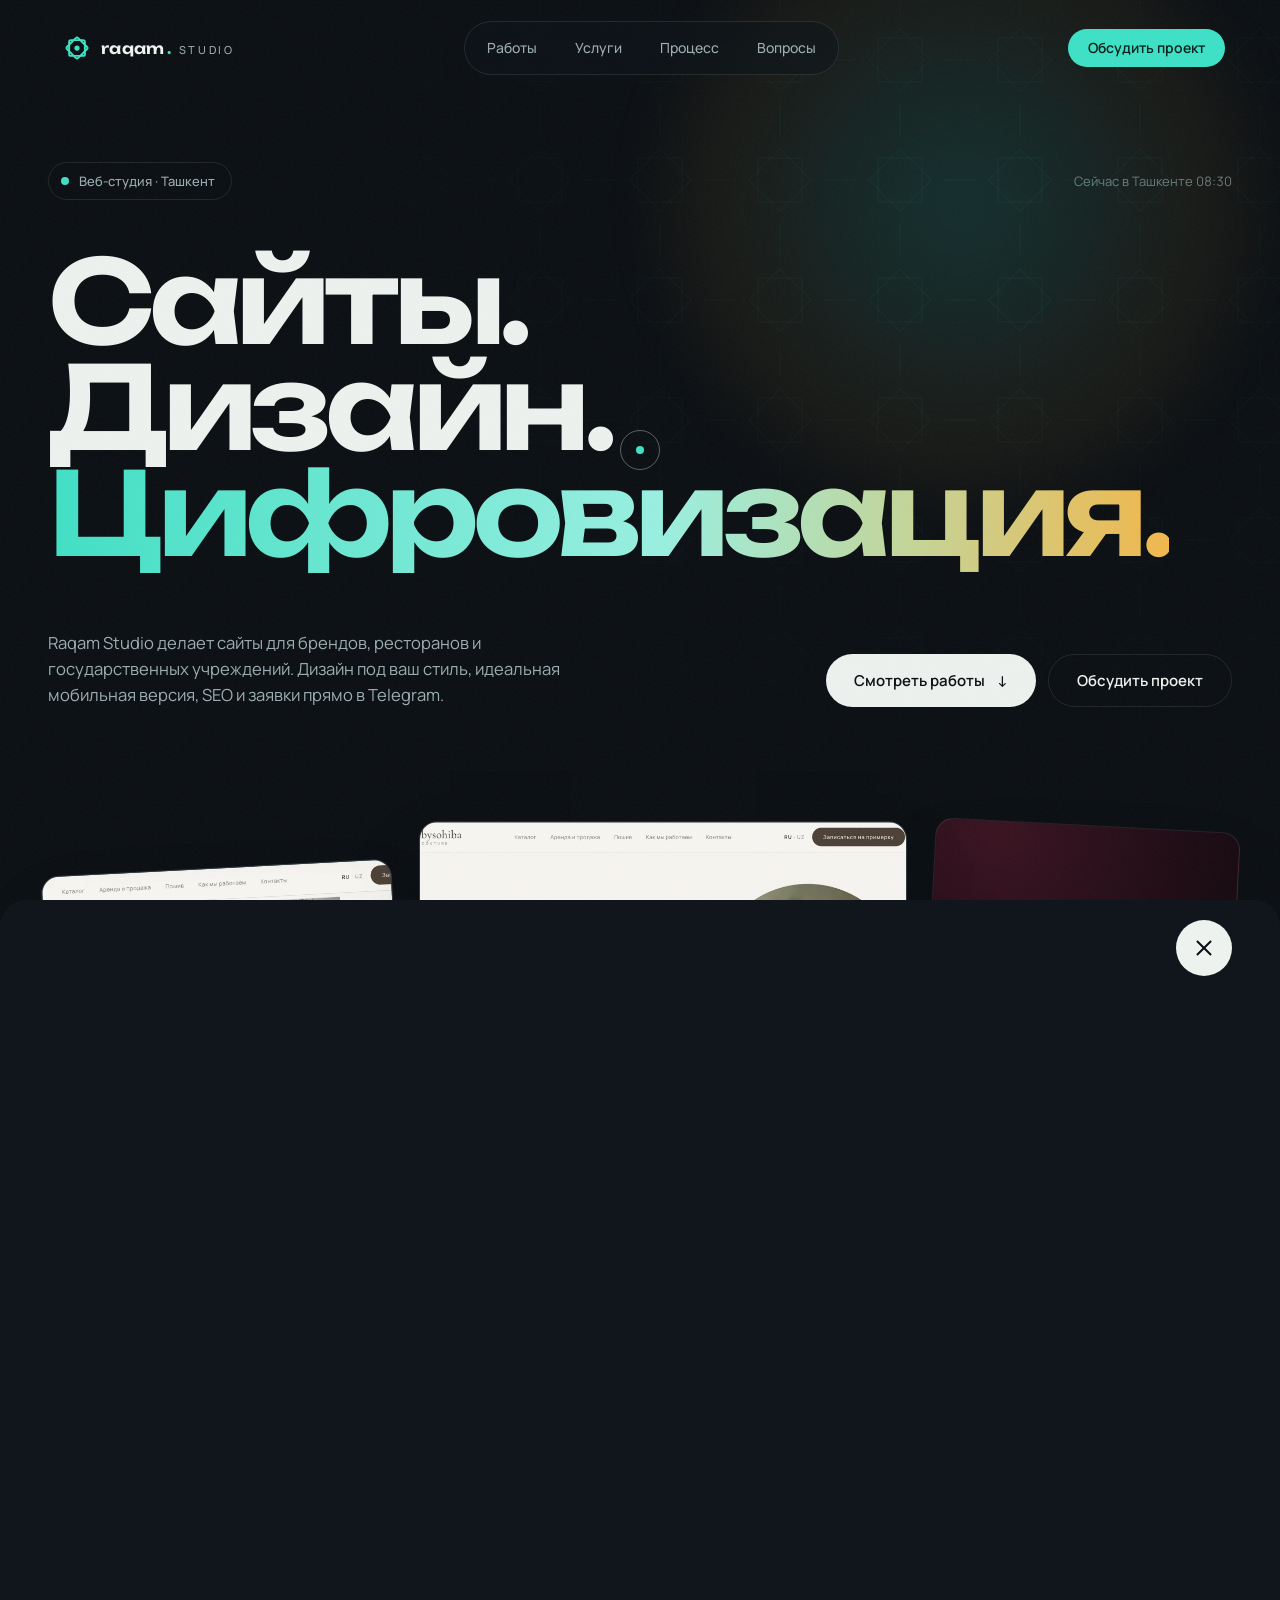
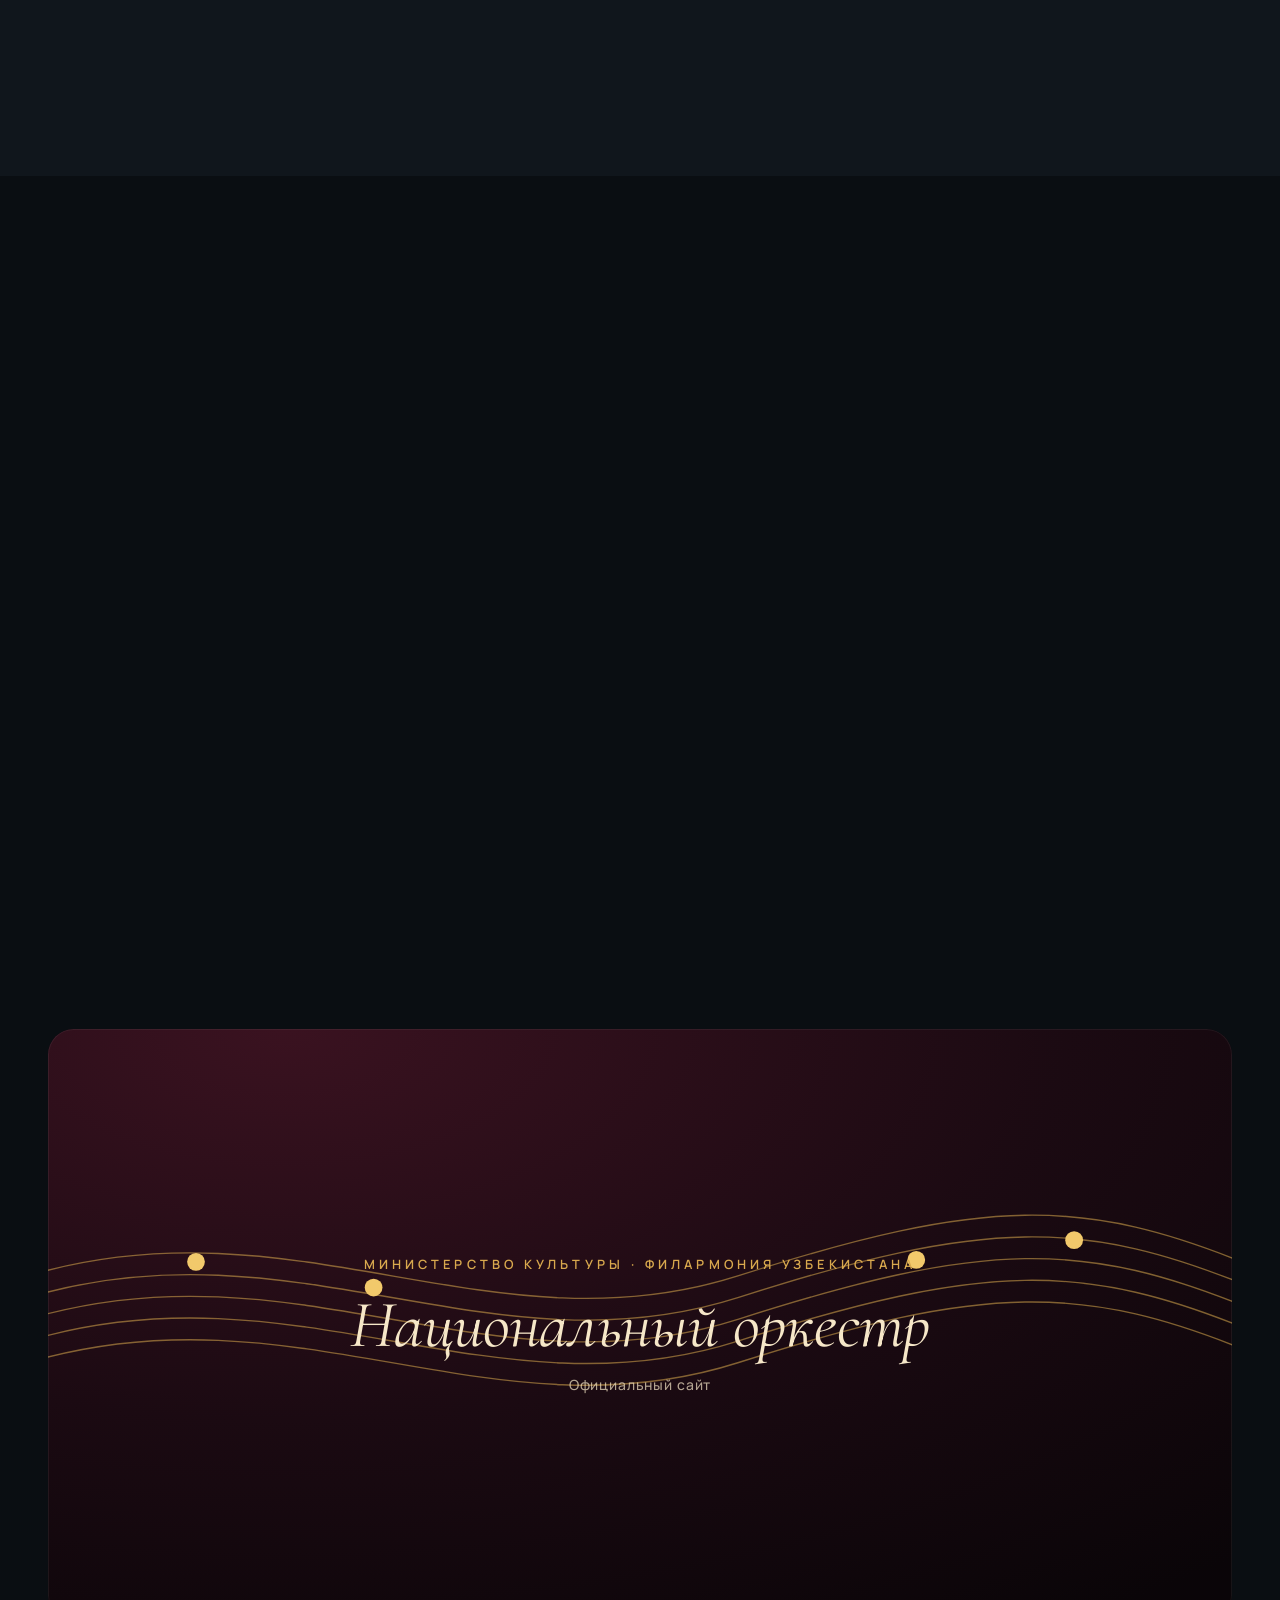
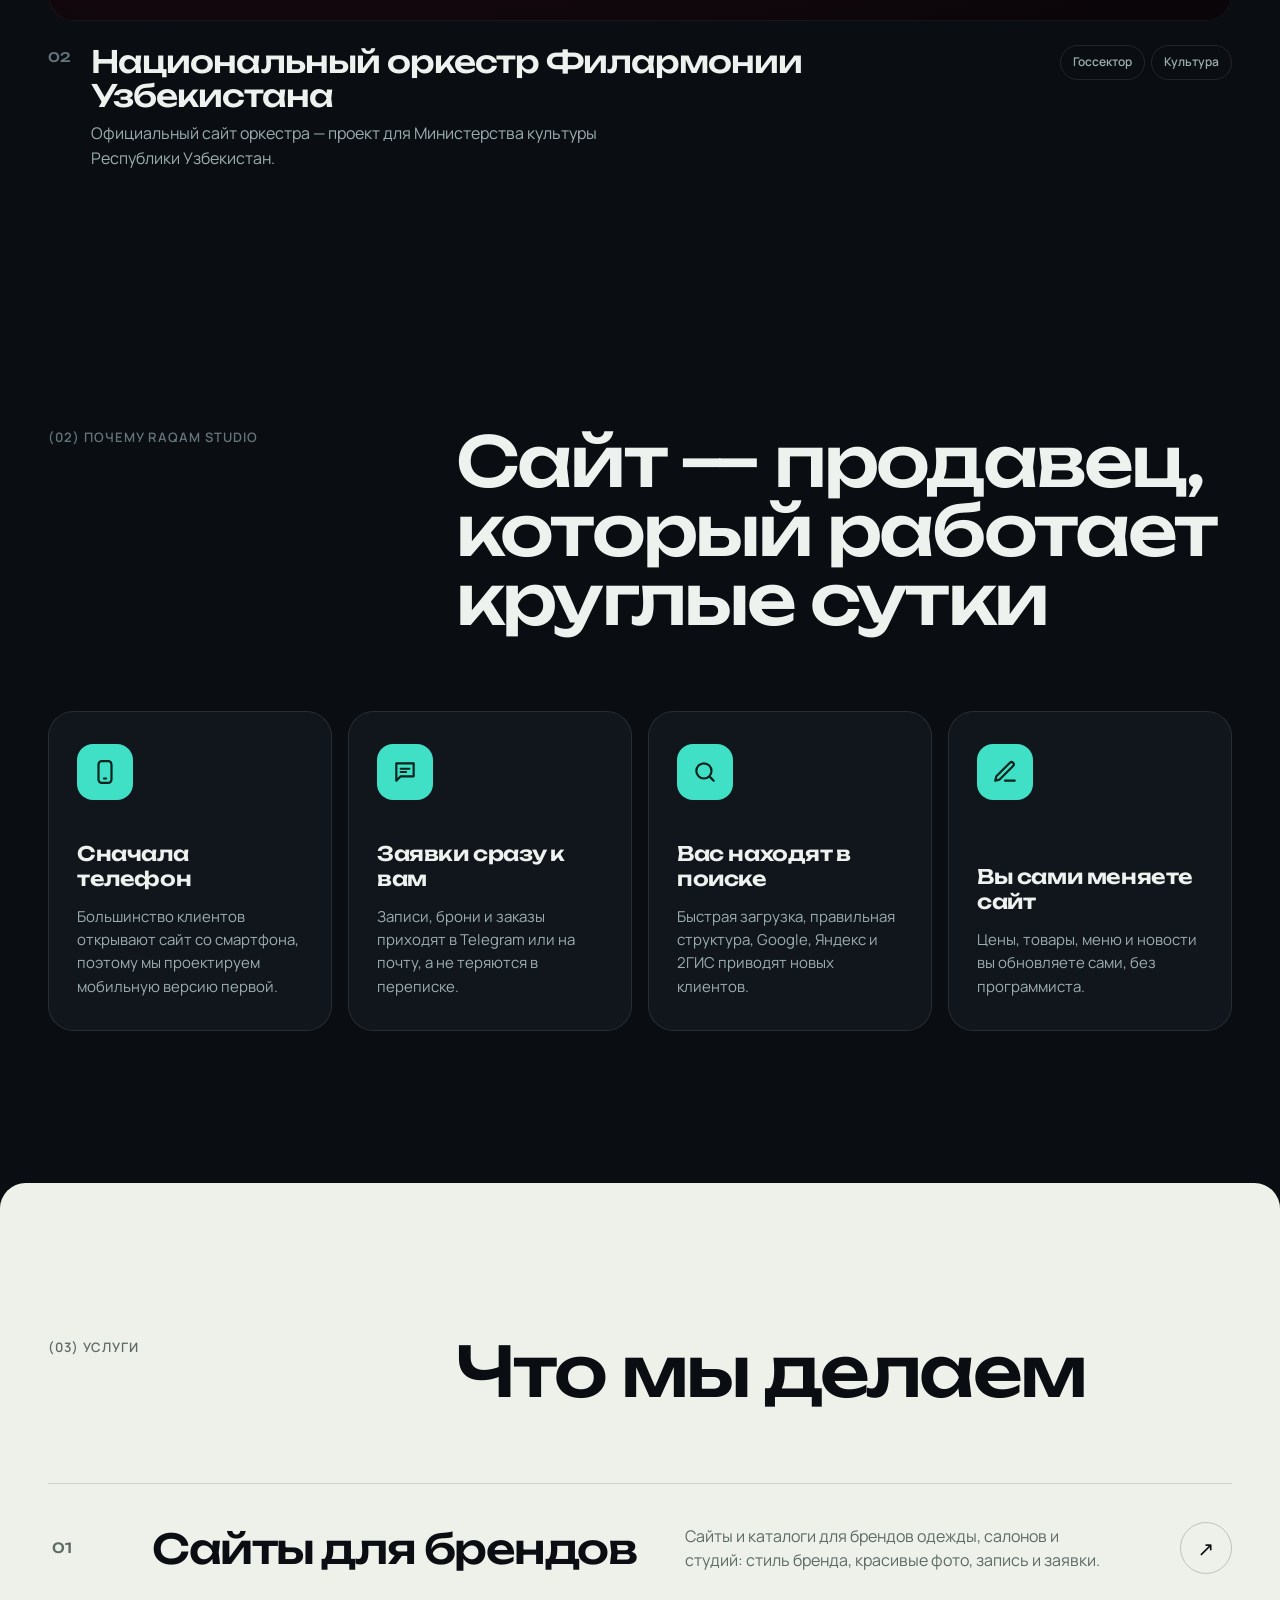
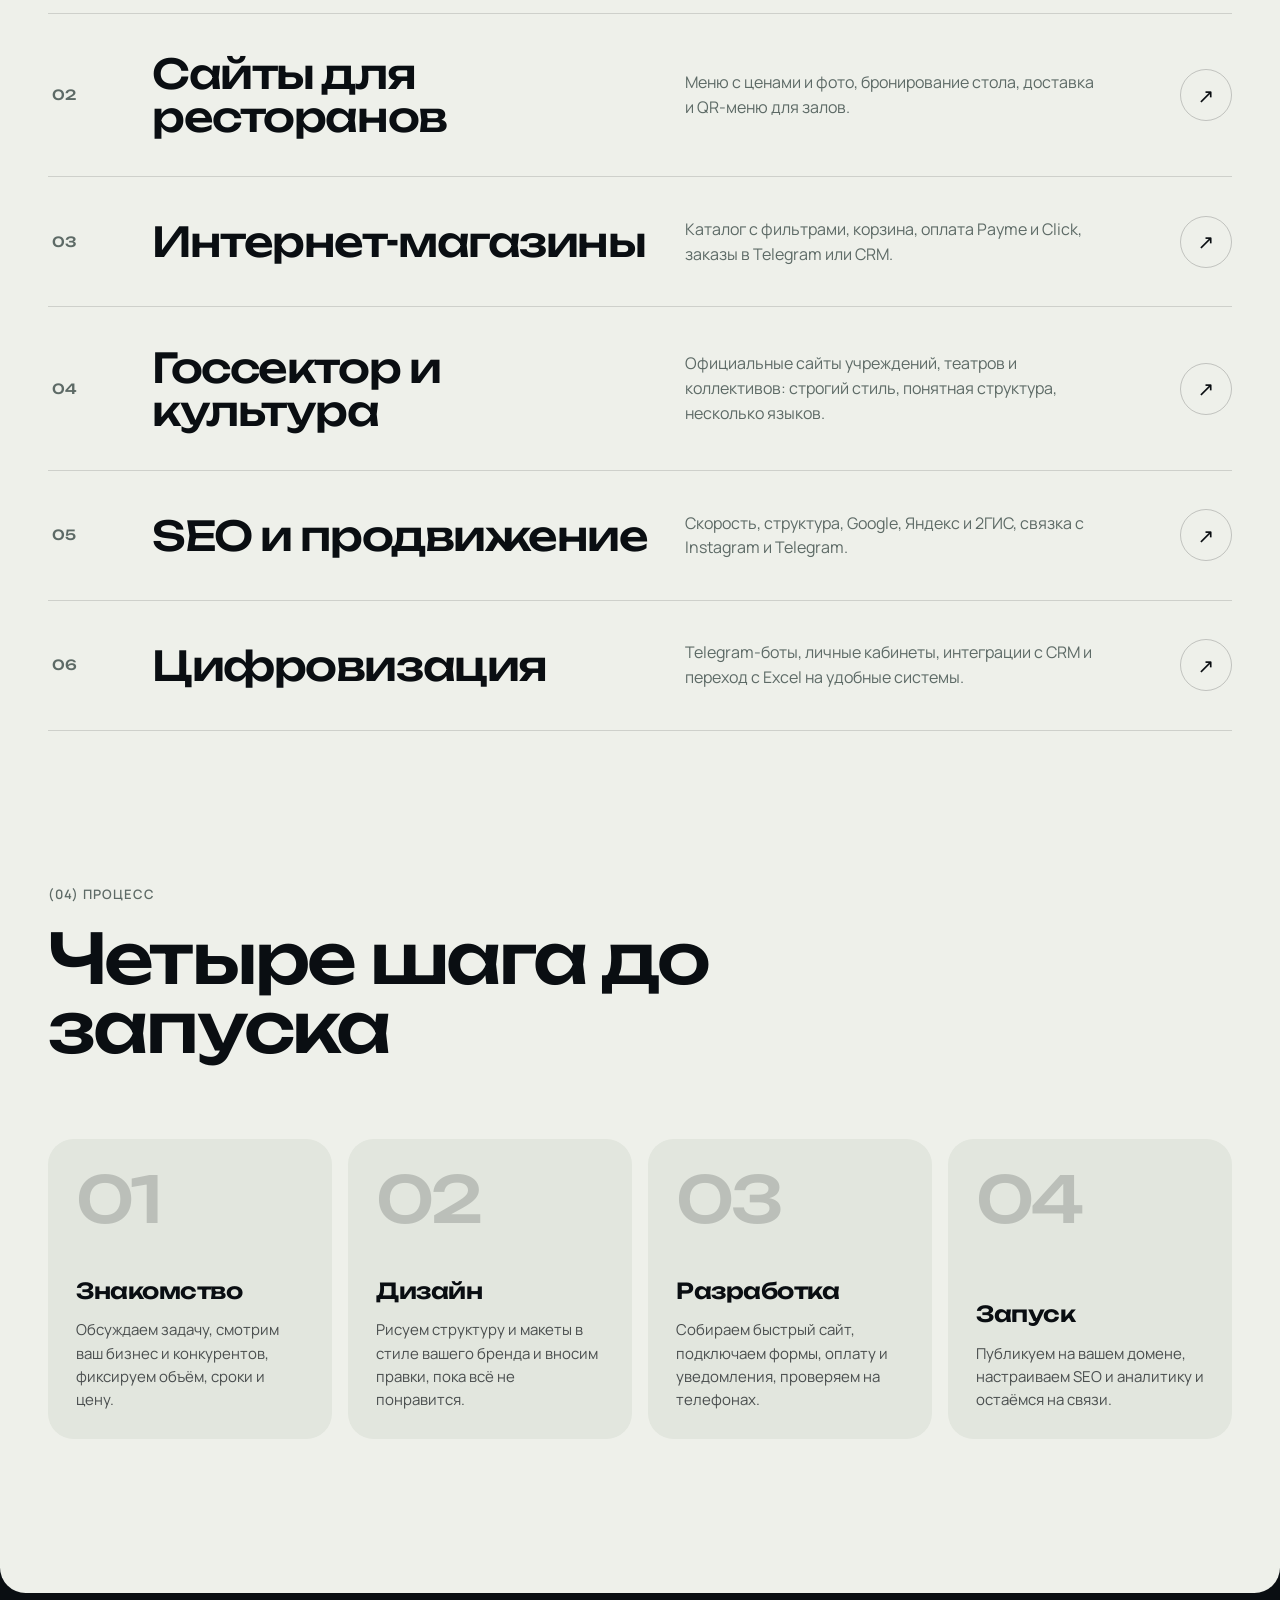
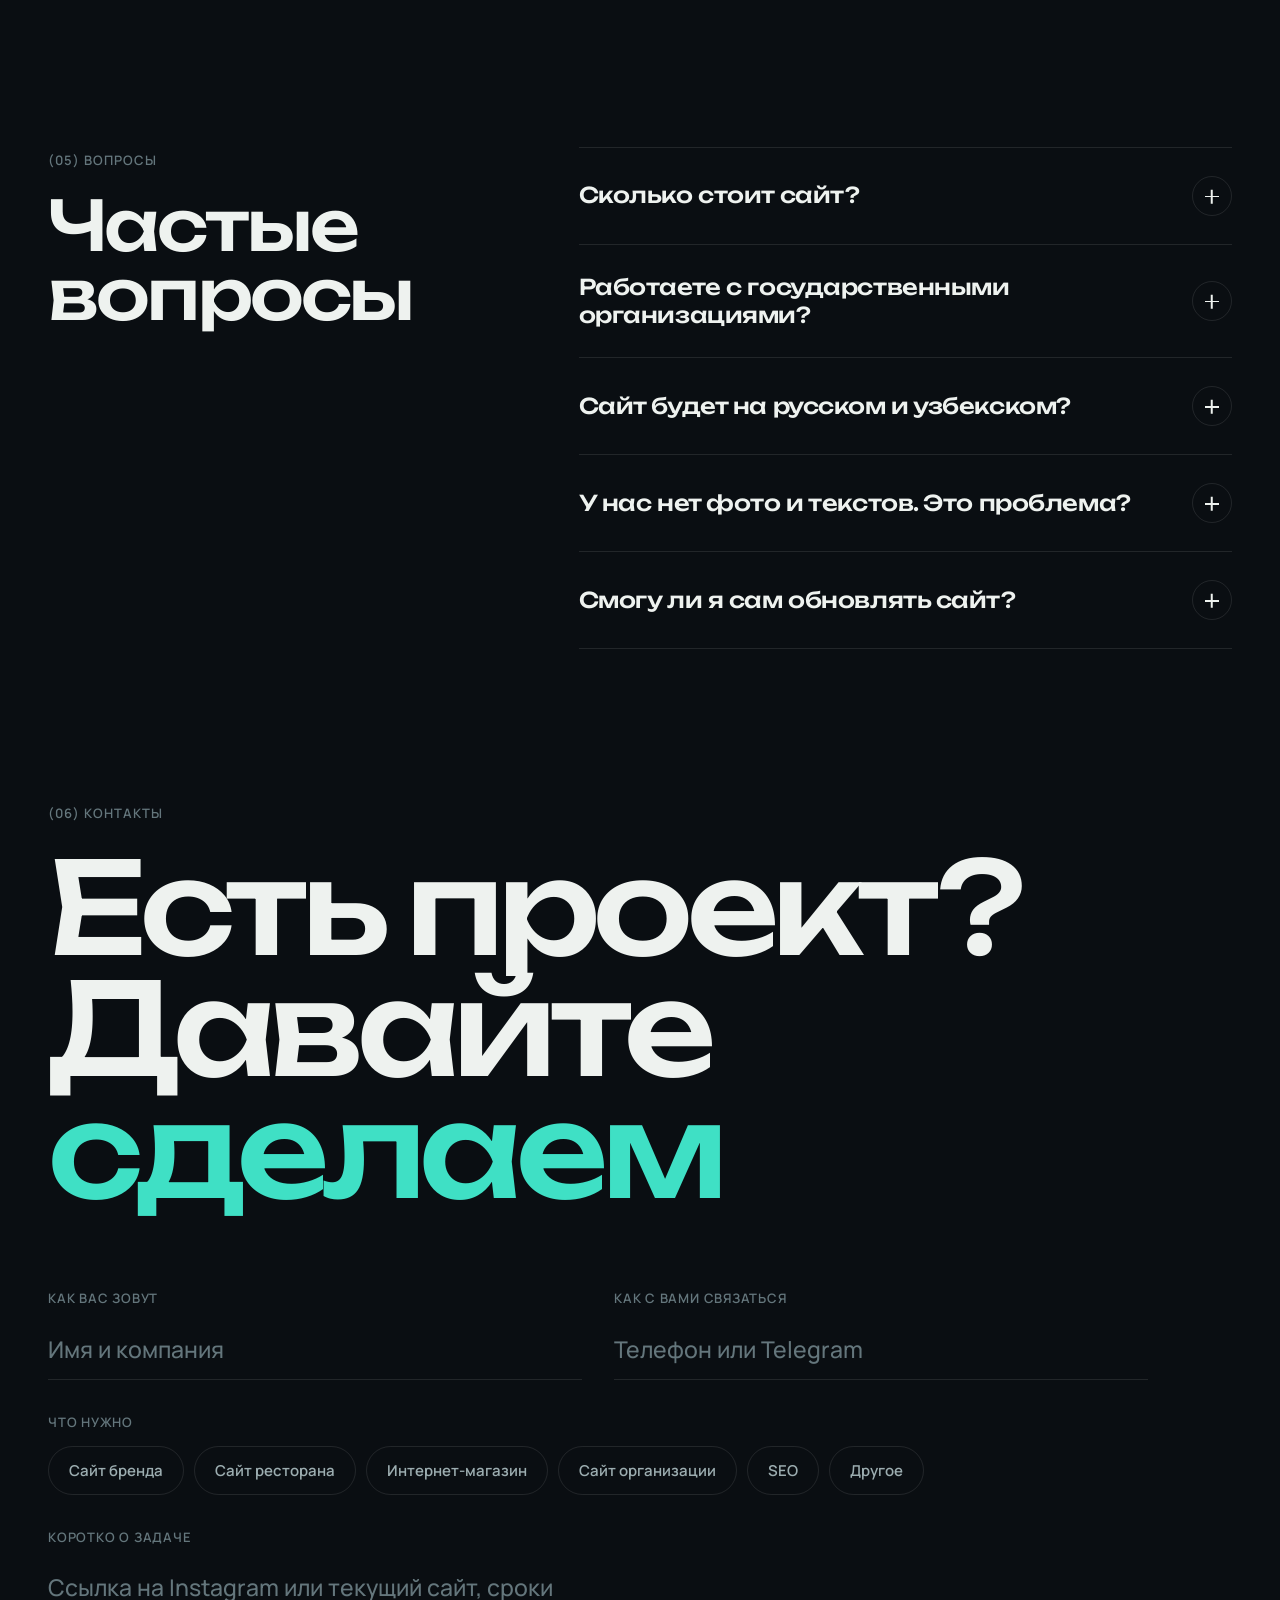
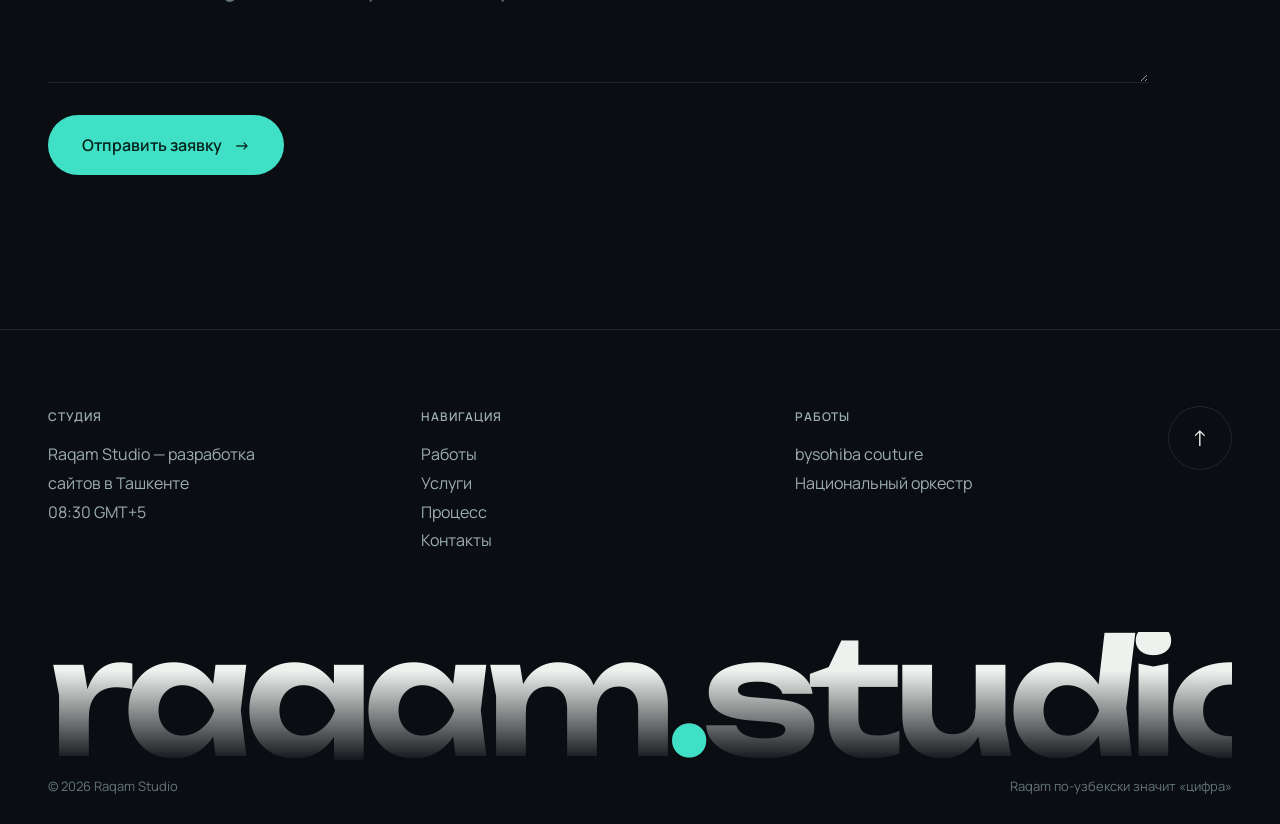
==== commit 3215b1b2: "Raqam Studio: return to the dark design with real client work Bring back the dark turquoise layout a" ====
--- a/index.html
+++ b/index.html
@@ -3,247 +3,281 @@
 <head>
   <meta charset="utf-8">
   <meta name="viewport" content="width=device-width, initial-scale=1, viewport-fit=cover">
-  <title>Raqam — разработка сайтов в Ташкенте</title>
-  <meta name="description" content="Raqam — веб-студия из Ташкента. Делаем сайты для брендов, ресторанов и государственных учреждений: дизайн, разработка, мобильная версия и SEO. Сайт Национального оркестра для Министерства культуры, bysohiba dresses.">
-  <meta name="theme-color" content="#f5f4f0">
+  <title>Raqam Studio — разработка сайтов в Ташкенте</title>
+  <meta name="description" content="Raqam Studio — веб-студия из Ташкента. Делаем сайты для брендов, ресторанов и государственных учреждений: дизайн, разработка, мобильная версия, SEO и цифровизация. bysohiba couture, Национальный оркестр.">
+  <meta name="theme-color" content="#0a0e12">
   <meta name="robots" content="index, follow">
   <meta property="og:type" content="website">
   <meta property="og:locale" content="ru_RU">
-  <meta property="og:site_name" content="Raqam">
-  <meta property="og:title" content="Raqam — разработка сайтов в Ташкенте">
-  <meta property="og:description" content="Сайты для брендов, ресторанов и государственных учреждений. Дизайн, разработка, мобильная версия и SEO.">
+  <meta property="og:site_name" content="Raqam Studio">
+  <meta property="og:title" content="Raqam Studio — разработка сайтов в Ташкенте">
+  <meta property="og:description" content="Сайты для брендов, ресторанов и государственных учреждений. Дизайн, разработка, SEO и цифровизация.">
   <meta property="og:image" content="assets/og.jpg">
   <meta name="twitter:card" content="summary_large_image">
   <link rel="icon" href="assets/favicon.svg" type="image/svg+xml">
   <link rel="preconnect" href="https://fonts.googleapis.com">
   <link rel="preconnect" href="https://fonts.gstatic.com" crossorigin>
-  <link href="https://fonts.googleapis.com/css2?family=Cormorant+Garamond:ital,wght@1,500;1,600&family=Onest:wght@400;500;600;700&display=swap" rel="stylesheet">
+  <link href="https://fonts.googleapis.com/css2?family=Cormorant+Garamond:ital,wght@1,400;1,500&family=Manrope:wght@400;500;600;700&family=Unbounded:wght@400;500;600;700&display=swap" rel="stylesheet">
   <link rel="stylesheet" href="styles.css">
-  <script>document.documentElement.classList.add('js');</script>
   <script type="application/ld+json">
   {
     "@context": "https://schema.org",
     "@type": "ProfessionalService",
-    "name": "Raqam",
-    "description": "Веб-студия: разработка сайтов для брендов, ресторанов и государственных учреждений.",
+    "name": "Raqam Studio",
+    "description": "Веб-студия: сайты для брендов, ресторанов и государственных учреждений, SEO и цифровизация.",
     "areaServed": "Узбекистан",
     "address": { "@type": "PostalAddress", "addressLocality": "Ташкент", "addressCountry": "UZ" },
-    "knowsAbout": ["Разработка сайтов", "Сайты для ресторанов", "Интернет-магазины", "Веб-дизайн", "SEO", "Цифровизация бизнеса"]
+    "knowsAbout": ["Разработка сайтов", "Веб-дизайн", "Сайты для ресторанов", "Интернет-магазины", "SEO", "Цифровизация бизнеса"]
   }
   </script>
 </head>
-<body>
-
-  <a class="skip" href="#work">Перейти к работам</a>
-
-  <!-- Header -->
+<body class="is-loading">
+
+  <!-- Preloader -->
+  <div class="loader" aria-hidden="true">
+    <div class="loader__inner">
+      <span class="loader__brand">raqam<b style="color:var(--accent)">.</b>studio</span>
+      <span class="loader__count"><span id="loaderCount">0</span>%</span>
+    </div>
+    <div class="loader__bar"><span id="loaderBar"></span></div>
+  </div>
+
+  <!-- Cursor -->
+  <div class="cursor" aria-hidden="true">
+    <div class="cursor__dot"></div>
+    <div class="cursor__ring"><span class="cursor__label">Смотреть</span></div>
+  </div>
+
+  <div class="grain" aria-hidden="true"></div>
+
+  <!-- Header: becomes a floating pill once you scroll -->
   <header class="header">
-    <div class="header__inner">
-      <a href="#top" class="logo" aria-label="Raqam — на главную">
-        <svg class="logo__mark" viewBox="0 0 32 32" aria-hidden="true"><g fill="none" stroke="currentColor" stroke-width="2.4" stroke-linejoin="round"><rect x="7" y="7" width="18" height="18" rx="2"/><rect x="7" y="7" width="18" height="18" rx="2" transform="rotate(45 16 16)"/></g><circle cx="16" cy="16" r="3" fill="currentColor"/></svg>
-        <span>raqam<b>.</b></span>
+    <div class="header__bar">
+      <a href="#top" class="logo" data-magnetic aria-label="Raqam Studio — на главную">
+        <span class="logo__mark" aria-hidden="true">
+          <svg viewBox="0 0 32 32"><g fill="none" stroke="currentColor" stroke-width="2.2" stroke-linejoin="round"><rect x="7" y="7" width="18" height="18" rx="2"/><rect x="7" y="7" width="18" height="18" rx="2" transform="rotate(45 16 16)"/></g><circle cx="16" cy="16" r="3" fill="currentColor"/></svg>
+        </span>
+        <span class="logo__word">raqam<b>.</b><small>studio</small></span>
       </a>
       <nav class="nav" aria-label="Навигация">
-        <a href="#work">Работы</a>
-        <a href="#services">Услуги</a>
-        <a href="#process">Как работаем</a>
-        <a href="#faq">Вопросы</a>
+        <a href="#work" class="nav__link">Работы</a>
+        <a href="#services" class="nav__link">Услуги</a>
+        <a href="#process" class="nav__link">Процесс</a>
+        <a href="#faq" class="nav__link">Вопросы</a>
       </nav>
-      <a href="#contact" class="btn btn--dark btn--sm header__cta">Обсудить проект</a>
-      <button class="burger" aria-label="Открыть меню" aria-expanded="false" aria-controls="menu"><span></span><span></span></button>
+      <div class="header__right">
+        <a href="#contact" class="btn btn--accent btn--sm" data-magnetic><span>Обсудить проект</span></a>
+        <button class="burger" aria-label="Меню" aria-expanded="false"><span></span><span></span></button>
+      </div>
     </div>
   </header>
 
-  <div class="menu" id="menu" aria-hidden="true">
-    <nav>
-      <a href="#work">Работы</a>
-      <a href="#services">Услуги</a>
-      <a href="#process">Как работаем</a>
-      <a href="#faq">Вопросы</a>
-      <a href="#contact">Контакты</a>
+  <!-- Mobile menu -->
+  <div class="menu" aria-hidden="true">
+    <nav class="menu__nav">
+      <a href="#work" class="menu__link"><span>Работы</span></a>
+      <a href="#services" class="menu__link"><span>Услуги</span></a>
+      <a href="#process" class="menu__link"><span>Процесс</span></a>
+      <a href="#faq" class="menu__link"><span>Вопросы</span></a>
+      <a href="#contact" class="menu__link"><span>Контакты</span></a>
     </nav>
-    <a href="#contact" class="btn btn--accent">Обсудить проект</a>
+    <p class="menu__foot">Ташкент, Узбекистан · <span class="js-time">--:--</span></p>
   </div>
 
   <main id="top">
 
     <!-- Hero -->
-    <section class="hero container">
-      <p class="eyebrow reveal">Веб-студия · Ташкент</p>
-      <h1 class="hero__title reveal">
-        Делаем сайты,<br>
-        которые <em>продают</em> и&nbsp;вызывают доверие
-      </h1>
-      <div class="hero__row reveal">
-        <p class="hero__lead">Raqam проектирует и разрабатывает сайты для брендов, ресторанов и государственных учреждений. Дизайн под ваш стиль, удобная мобильная версия и SEO, чтобы вас находили в Google и Яндексе.</p>
-        <div class="hero__actions">
-          <a href="#work" class="btn btn--dark">Смотреть работы <i aria-hidden="true">↓</i></a>
-          <a href="#contact" class="btn btn--line">Обсудить проект</a>
-        </div>
-      </div>
-      <div class="clients reveal" aria-label="Клиенты">
-        <span class="clients__label">Наши клиенты</span>
-        <ul class="clients__list">
-          <li>Министерство культуры РУз</li>
-          <li>Национальный оркестр</li>
-          <li>bysohiba dresses</li>
-          <li>Рестораны Ташкента</li>
-        </ul>
+    <section class="hero">
+      <div class="hero__glow" aria-hidden="true"></div>
+      <div class="container">
+        <div class="hero__meta">
+          <span class="pill"><span class="pill__dot"></span>Веб-студия · Ташкент</span>
+          <span class="hero__loc">Сейчас в Ташкенте <span class="js-time">--:--</span></span>
+        </div>
+        <h1 class="hero__title">
+          <span class="line"><span class="line__in">Сайты.</span></span>
+          <span class="line"><span class="line__in">Дизайн.</span></span>
+          <span class="line"><span class="line__in"><em>Цифровизация.</em></span></span>
+        </h1>
+        <div class="hero__bottom">
+          <p class="hero__lead fade-up">Raqam Studio делает сайты для брендов, ресторанов и государственных учреждений. Дизайн под ваш стиль, идеальная мобильная версия, SEO и заявки прямо в Telegram.</p>
+          <div class="hero__actions fade-up">
+            <a href="#work" class="btn btn--light" data-magnetic><span>Смотреть работы</span><i class="btn__arrow">↓</i></a>
+            <a href="#contact" class="btn btn--ghost" data-magnetic><span>Обсудить проект</span></a>
+          </div>
+        </div>
+      </div>
+
+      <!-- Work collage at the bottom of the hero -->
+      <div class="collage" aria-hidden="true">
+        <figure class="collage__item collage__item--a" data-parallax="0.04"><img src="assets/work/bysohiba-catalog.webp" alt=""></figure>
+        <figure class="collage__item collage__item--b" data-parallax="-0.03"><img src="assets/work/bysohiba-hero.webp" alt=""></figure>
+        <figure class="collage__item collage__item--c" data-parallax="0.05">
+          <span class="mini-poster"><small>Филармония Узбекистана</small><strong>Национальный оркестр</strong></span>
+        </figure>
+      </div>
+    </section>
+
+    <!-- Ribbon -->
+    <section class="marquee" aria-hidden="true">
+      <div class="marquee__track">
+        <div class="marquee__group">
+          <span>Ташкент</span><i>✦</i><span>Сайты для брендов</span><i>✦</i><span>Рестораны</span><i>✦</i><span>Интернет-магазины</span><i>✦</i><span>Госсектор</span><i>✦</i>
+        </div>
+        <div class="marquee__group">
+          <span>Ташкент</span><i>✦</i><span>Сайты для брендов</span><i>✦</i><span>Рестораны</span><i>✦</i><span>Интернет-магазины</span><i>✦</i><span>Госсектор</span><i>✦</i>
+        </div>
       </div>
     </section>
 
     <!-- Work -->
-    <section class="work container" id="work">
-      <div class="section-head">
-        <div>
-          <p class="eyebrow reveal">Работы</p>
-          <h2 class="section-title reveal">Сайты, которые мы сделали</h2>
-        </div>
-        <p class="section-head__note reveal">Каждая карточка — реальный проект для реального клиента.</p>
-      </div>
-
-      <div class="cases">
-
-        <article class="case case--wide reveal">
-          <div class="case__media cover cover--orchestra">
-            <svg class="cover__staff" viewBox="0 0 1200 600" preserveAspectRatio="none" aria-hidden="true">
-              <path d="M-20 250 C 250 170, 450 330, 700 250 S 1050 170, 1220 240"/>
-              <path d="M-20 272 C 250 192, 450 352, 700 272 S 1050 192, 1220 262"/>
-              <path d="M-20 294 C 250 214, 450 374, 700 294 S 1050 214, 1220 284"/>
-              <path d="M-20 316 C 250 236, 450 396, 700 316 S 1050 236, 1220 306"/>
-              <path d="M-20 338 C 250 258, 450 418, 700 338 S 1050 258, 1220 328"/>
-              <g class="cover__notes"><circle cx="150" cy="236" r="9"/><circle cx="330" cy="262" r="9"/><circle cx="880" cy="234" r="9"/><circle cx="1040" cy="214" r="9"/></g>
-            </svg>
-            <span class="cover__text">
-              <small>Филармония Узбекистана</small>
-              <strong>Национальный оркестр</strong>
-            </span>
-          </div>
-          <div class="case__body">
-            <div class="case__head">
-              <h3 class="case__title">Национальный оркестр Филармонии Узбекистана</h3>
-              <span class="case__year">Госсектор · Культура</span>
+    <section class="work" id="work">
+      <div class="container">
+        <div class="section-head section-head--row">
+          <div>
+            <span class="eyebrow" data-reveal>(01) Избранные работы</span>
+            <h2 class="section-title" data-reveal>Сайты, которые мы сделали</h2>
+          </div>
+          <p class="section-sub" data-reveal>Нажмите на проект, чтобы посмотреть, что и зачем мы сделали.</p>
+        </div>
+
+        <div class="projects">
+
+          <article class="project project--wide" data-case="bysohiba" data-cursor="view" data-reveal>
+            <div class="project__media" style="--m1:#f3e7df;--m2:#d9c3b6;--m3:#4a3a33">
+              <div class="browser browser--back" data-parallax="0.05">
+                <div class="browser__bar"><span></span><span></span><span></span><em>bysohiba — каталог</em></div>
+                <img src="assets/work/bysohiba-catalog.webp" alt="Сайт bysohiba couture — каталог платьев" loading="lazy">
+              </div>
+              <div class="browser browser--front" data-parallax="-0.04">
+                <div class="browser__bar"><span></span><span></span><span></span><em>bysohiba couture</em></div>
+                <img src="assets/work/bysohiba-hero.webp" alt="Сайт bysohiba couture — главный экран" loading="lazy">
+              </div>
             </div>
-            <dl class="case__meta">
-              <div><dt>Клиент</dt><dd>Министерство культуры Республики Узбекистан</dd></div>
-              <div><dt>Что сделали</dt><dd>Официальный сайт оркестра: дизайн и разработка</dd></div>
-            </dl>
-          </div>
-        </article>
-
-        <article class="case reveal">
-          <div class="case__media cover cover--sohiba">
-            <span class="cover__text">
-              <small>Бренд платьев</small>
-              <strong>bysohiba</strong>
-              <span>dresses</span>
-            </span>
-          </div>
-          <div class="case__body">
-            <div class="case__head">
-              <h3 class="case__title">bysohiba dresses</h3>
-              <span class="case__year">Мода</span>
+            <div class="project__info">
+              <span class="project__num">01</span>
+              <div>
+                <h3 class="project__title">bysohiba couture</h3>
+                <p class="project__desc">Сайт бренда вечерних платьев в Ташкенте: каталог, аренда и продажа, индивидуальный пошив и запись на примерку. Русский и узбекский.</p>
+              </div>
+              <ul class="tags"><li>Мода</li><li>Каталог</li><li>RU · UZ</li></ul>
             </div>
-            <dl class="case__meta">
-              <div><dt>Клиент</dt><dd>Бренд платьев bysohiba</dd></div>
-              <div><dt>Что сделали</dt><dd>Сайт бренда: дизайн и разработка</dd></div>
-            </dl>
-          </div>
-        </article>
-
-        <article class="case reveal">
-          <div class="case__media cover cover--restaurants">
-            <span class="cover__text">
-              <small>Ташкент</small>
-              <strong>Рестораны</strong>
-              <span>меню · бронь · доставка</span>
-            </span>
-          </div>
-          <div class="case__body">
-            <div class="case__head">
-              <h3 class="case__title">Сайты для ресторанов</h3>
-              <span class="case__year">HoReCa</span>
+          </article>
+
+          <article class="project project--wide" data-case="orchestra" data-cursor="view" data-reveal>
+            <div class="project__media project__media--poster">
+              <div class="poster" aria-hidden="true">
+                <svg class="poster__staff" viewBox="0 0 1200 600" preserveAspectRatio="none">
+                  <path d="M-20 250 C 250 170, 450 330, 700 250 S 1050 170, 1220 240"/>
+                  <path d="M-20 272 C 250 192, 450 352, 700 272 S 1050 192, 1220 262"/>
+                  <path d="M-20 294 C 250 214, 450 374, 700 294 S 1050 214, 1220 284"/>
+                  <path d="M-20 316 C 250 236, 450 396, 700 316 S 1050 236, 1220 306"/>
+                  <path d="M-20 338 C 250 258, 450 418, 700 338 S 1050 258, 1220 328"/>
+                  <g class="poster__notes">
+                    <g><circle cx="150" cy="236" r="9"/></g>
+                    <g><circle cx="330" cy="262" r="9"/></g>
+                    <g><circle cx="880" cy="234" r="9"/></g>
+                    <g><circle cx="1040" cy="214" r="9"/></g>
+                  </g>
+                </svg>
+                <div class="poster__title">
+                  <small>Министерство культуры · Филармония Узбекистана</small>
+                  <strong>Национальный оркестр</strong>
+                  <span>Официальный сайт</span>
+                </div>
+              </div>
             </div>
-            <dl class="case__meta">
-              <div><dt>Клиенты</dt><dd>Несколько ресторанов Ташкента, в том числе грузинской кухни</dd></div>
-              <div><dt>Что сделали</dt><dd>Сайты с меню, контактами и бронированием</dd></div>
-            </dl>
-          </div>
-        </article>
-
+            <div class="project__info">
+              <span class="project__num">02</span>
+              <div>
+                <h3 class="project__title">Национальный оркестр Филармонии Узбекистана</h3>
+                <p class="project__desc">Официальный сайт оркестра — проект для Министерства культуры Республики Узбекистан.</p>
+              </div>
+              <ul class="tags"><li>Госсектор</li><li>Культура</li></ul>
+            </div>
+          </article>
+
+        </div>
+      </div>
+    </section>
+
+    <!-- Why -->
+    <section class="why">
+      <div class="container">
+        <div class="section-head section-head--split">
+          <span class="eyebrow" data-reveal>(02) Почему Raqam Studio</span>
+          <h2 class="section-title section-title--wide" data-reveal>Сайт — продавец, который работает круглые сутки</h2>
+        </div>
+        <div class="why__grid">
+          <div class="why__card" data-reveal>
+            <span class="why__icon" aria-hidden="true"><svg viewBox="0 0 24 24" fill="none" stroke="currentColor" stroke-width="2" stroke-linecap="round" stroke-linejoin="round"><rect x="6" y="2" width="12" height="20" rx="3"/><path d="M11 18h2"/></svg></span>
+            <h3>Сначала телефон</h3>
+            <p>Большинство клиентов открывают сайт со смартфона, поэтому мы проектируем мобильную версию первой.</p>
+          </div>
+          <div class="why__card" data-reveal>
+            <span class="why__icon" aria-hidden="true"><svg viewBox="0 0 24 24" fill="none" stroke="currentColor" stroke-width="2" stroke-linecap="round" stroke-linejoin="round"><path d="M4 4h16v12H8l-4 4z"/><path d="M8 9h8M8 12h5"/></svg></span>
+            <h3>Заявки сразу к вам</h3>
+            <p>Записи, брони и заказы приходят в Telegram или на почту, а не теряются в переписке.</p>
+          </div>
+          <div class="why__card" data-reveal>
+            <span class="why__icon" aria-hidden="true"><svg viewBox="0 0 24 24" fill="none" stroke="currentColor" stroke-width="2" stroke-linecap="round" stroke-linejoin="round"><circle cx="11" cy="11" r="7"/><path d="m20 20-3.5-3.5"/></svg></span>
+            <h3>Вас находят в поиске</h3>
+            <p>Быстрая загрузка, правильная структура, Google, Яндекс и 2ГИС приводят новых клиентов.</p>
+          </div>
+          <div class="why__card" data-reveal>
+            <span class="why__icon" aria-hidden="true"><svg viewBox="0 0 24 24" fill="none" stroke="currentColor" stroke-width="2" stroke-linecap="round" stroke-linejoin="round"><path d="M12 20h9"/><path d="M16.5 3.5a2.1 2.1 0 0 1 3 3L7 19l-4 1 1-4z"/></svg></span>
+            <h3>Вы сами меняете сайт</h3>
+            <p>Цены, товары, меню и новости вы обновляете сами, без программиста.</p>
+          </div>
+        </div>
       </div>
     </section>
 
     <!-- Services -->
     <section class="services" id="services">
       <div class="container">
-        <div class="section-head">
-          <div>
-            <p class="eyebrow reveal">Услуги</p>
-            <h2 class="section-title reveal">Что мы делаем</h2>
-          </div>
-          <p class="section-head__note reveal">Берём проект целиком: от структуры и дизайна до запуска и поддержки.</p>
-        </div>
-        <div class="svc">
-          <article class="svc__card reveal">
+        <div class="section-head section-head--split">
+          <span class="eyebrow" data-reveal>(03) Услуги</span>
+          <h2 class="section-title" data-reveal>Что мы делаем</h2>
+        </div>
+        <ul class="svc">
+          <li class="svc__item" data-reveal>
             <span class="svc__num">01</span>
-            <h3>Сайты для бизнеса и брендов</h3>
-            <p>Корпоративные сайты, лендинги и сайты брендов. Дизайн под ваш стиль, а не шаблон.</p>
-          </article>
-          <article class="svc__card reveal">
+            <h3 class="svc__title">Сайты для брендов</h3>
+            <p class="svc__desc">Сайты и каталоги для брендов одежды, салонов и студий: стиль бренда, красивые фото, запись и заявки.</p>
+            <span class="svc__arrow" aria-hidden="true">↗</span>
+          </li>
+          <li class="svc__item" data-reveal>
             <span class="svc__num">02</span>
-            <h3>Сайты для ресторанов и кафе</h3>
-            <p>Меню с ценами и фото, бронирование стола, онлайн-заказ и доставка с уведомлением в Telegram.</p>
-          </article>
-          <article class="svc__card reveal">
+            <h3 class="svc__title">Сайты для ресторанов</h3>
+            <p class="svc__desc">Меню с ценами и фото, бронирование стола, доставка и QR-меню для залов.</p>
+            <span class="svc__arrow" aria-hidden="true">↗</span>
+          </li>
+          <li class="svc__item" data-reveal>
             <span class="svc__num">03</span>
-            <h3>Интернет-магазины</h3>
-            <p>Каталог, фильтры, корзина, оплата Payme и Click, заказы в Telegram или CRM.</p>
-          </article>
-          <article class="svc__card reveal">
+            <h3 class="svc__title">Интернет-магазины</h3>
+            <p class="svc__desc">Каталог с фильтрами, корзина, оплата Payme и Click, заказы в Telegram или CRM.</p>
+            <span class="svc__arrow" aria-hidden="true">↗</span>
+          </li>
+          <li class="svc__item" data-reveal>
             <span class="svc__num">04</span>
-            <h3>Сайты для госучреждений и культуры</h3>
-            <p>Официальные сайты организаций, театров и коллективов: строгий стиль, понятная структура, версии на нескольких языках.</p>
-          </article>
-          <article class="svc__card reveal">
+            <h3 class="svc__title">Госсектор и культура</h3>
+            <p class="svc__desc">Официальные сайты учреждений, театров и коллективов: строгий стиль, понятная структура, несколько языков.</p>
+            <span class="svc__arrow" aria-hidden="true">↗</span>
+          </li>
+          <li class="svc__item" data-reveal>
             <span class="svc__num">05</span>
-            <h3>SEO и продвижение</h3>
-            <p>Быстрая загрузка, правильная структура, Google, Яндекс и 2ГИС — чтобы вас находили новые клиенты.</p>
-          </article>
-          <article class="svc__card reveal">
+            <h3 class="svc__title">SEO и продвижение</h3>
+            <p class="svc__desc">Скорость, структура, Google, Яндекс и 2ГИС, связка с Instagram и Telegram.</p>
+            <span class="svc__arrow" aria-hidden="true">↗</span>
+          </li>
+          <li class="svc__item" data-reveal>
             <span class="svc__num">06</span>
-            <h3>Цифровизация и автоматизация</h3>
-            <p>Telegram-боты, личные кабинеты, интеграции с CRM и переход с Excel на удобные системы.</p>
-          </article>
-        </div>
-      </div>
-    </section>
-
-    <!-- Why -->
-    <section class="why container">
-      <div class="section-head">
-        <div>
-          <p class="eyebrow reveal">Почему Raqam</p>
-          <h2 class="section-title reveal">Сайт — это продавец, который работает круглые сутки</h2>
-        </div>
-      </div>
-      <div class="why__grid">
-        <div class="why__item reveal">
-          <h3>Мобильная версия в первую очередь</h3>
-          <p>Большинство клиентов открывают сайт с телефона, поэтому мы проектируем сначала для него, а потом для компьютера.</p>
-        </div>
-        <div class="why__item reveal">
-          <h3>Быстро и без лишнего</h3>
-          <p>Лёгкий код без тяжёлых конструкторов: сайт открывается быстро даже на мобильном интернете.</p>
-        </div>
-        <div class="why__item reveal">
-          <h3>Заявки сразу к вам</h3>
-          <p>Формы, брони и заказы приходят в Telegram или на почту, а не теряются в переписке.</p>
-        </div>
-        <div class="why__item reveal">
-          <h3>Вы сами меняете сайт</h3>
-          <p>Делаем удобное редактирование: цены, меню, товары и новости вы обновляете без программиста.</p>
-        </div>
+            <h3 class="svc__title">Цифровизация</h3>
+            <p class="svc__desc">Telegram-боты, личные кабинеты, интеграции с CRM и переход с Excel на удобные системы.</p>
+            <span class="svc__arrow" aria-hidden="true">↗</span>
+          </li>
+        </ul>
       </div>
     </section>
 
@@ -251,84 +285,106 @@
     <section class="process" id="process">
       <div class="container">
         <div class="section-head">
-          <div>
-            <p class="eyebrow reveal">Как работаем</p>
-            <h2 class="section-title reveal">Четыре шага до запуска</h2>
-          </div>
-        </div>
-        <ol class="steps">
-          <li class="step reveal"><span class="step__num">01</span><h3>Знакомство</h3><p>Обсуждаем задачу, смотрим ваш бизнес и конкурентов, фиксируем объём, сроки и цену.</p></li>
-          <li class="step reveal"><span class="step__num">02</span><h3>Дизайн</h3><p>Рисуем структуру и макеты под ваш бренд. Вносим правки, пока всё не понравится.</p></li>
-          <li class="step reveal"><span class="step__num">03</span><h3>Разработка</h3><p>Собираем быстрый сайт, подключаем формы, оплату и уведомления, проверяем на телефонах.</p></li>
-          <li class="step reveal"><span class="step__num">04</span><h3>Запуск</h3><p>Публикуем на вашем домене, настраиваем SEO и аналитику и остаёмся на связи.</p></li>
-        </ol>
+          <span class="eyebrow" data-reveal>(04) Процесс</span>
+          <h2 class="section-title" data-reveal>Четыре шага до запуска</h2>
+        </div>
+        <div class="steps">
+          <div class="step" data-reveal>
+            <span class="step__num">01</span>
+            <h3 class="step__title">Знакомство</h3>
+            <p>Обсуждаем задачу, смотрим ваш бизнес и конкурентов, фиксируем объём, сроки и цену.</p>
+          </div>
+          <div class="step" data-reveal>
+            <span class="step__num">02</span>
+            <h3 class="step__title">Дизайн</h3>
+            <p>Рисуем структуру и макеты в стиле вашего бренда и вносим правки, пока всё не понравится.</p>
+          </div>
+          <div class="step" data-reveal>
+            <span class="step__num">03</span>
+            <h3 class="step__title">Разработка</h3>
+            <p>Собираем быстрый сайт, подключаем формы, оплату и уведомления, проверяем на телефонах.</p>
+          </div>
+          <div class="step" data-reveal>
+            <span class="step__num">04</span>
+            <h3 class="step__title">Запуск</h3>
+            <p>Публикуем на вашем домене, настраиваем SEO и аналитику и остаёмся на связи.</p>
+          </div>
+        </div>
       </div>
     </section>
 
     <!-- FAQ -->
-    <section class="faq container" id="faq">
-      <div class="section-head">
+    <section class="faq" id="faq">
+      <div class="container faq__grid">
         <div>
-          <p class="eyebrow reveal">Вопросы</p>
-          <h2 class="section-title reveal">Частые вопросы</h2>
-        </div>
-      </div>
-      <div class="faq__list">
-        <details class="faq__item reveal">
-          <summary>Сколько стоит сайт?<i aria-hidden="true"></i></summary>
-          <p>Зависит от задачи: лендинг, сайт ресторана и интернет-магазин — разный объём работы. После короткого разговора назовём точную цену и сроки и зафиксируем их.</p>
-        </details>
-        <details class="faq__item reveal">
-          <summary>Работаете с государственными организациями?<i aria-hidden="true"></i></summary>
-          <p>Да. Например, мы сделали сайт Национального оркестра Филармонии Узбекистана для Министерства культуры.</p>
-        </details>
-        <details class="faq__item reveal">
-          <summary>У нас нет фото и текстов. Это проблема?<i aria-hidden="true"></i></summary>
-          <p>Нет. Поможем с текстами и подскажем, как снять блюда, товары или команду, чтобы сайт выглядел дорого.</p>
-        </details>
-        <details class="faq__item reveal">
-          <summary>Смогу ли я сам обновлять сайт?<i aria-hidden="true"></i></summary>
-          <p>Да. Цены, меню, товары и новости можно менять самостоятельно, без программиста.</p>
-        </details>
-        <details class="faq__item reveal">
-          <summary>Что нужно, чтобы начать?<i aria-hidden="true"></i></summary>
-          <p>Оставьте заявку ниже или напишите нам. Достаточно пары слов о бизнесе и ссылки на Instagram или текущий сайт, если он есть.</p>
-        </details>
+          <span class="eyebrow" data-reveal>(05) Вопросы</span>
+          <h2 class="section-title" data-reveal>Частые вопросы</h2>
+        </div>
+        <div class="faq__list">
+          <details class="faq__item" data-reveal>
+            <summary>Сколько стоит сайт?<i aria-hidden="true"></i></summary>
+            <div class="faq__body"><p>Зависит от задачи: сайт бренда, сайт ресторана и интернет-магазин — разный объём работы. После короткого разговора назовём точную цену и сроки и зафиксируем их.</p></div>
+          </details>
+          <details class="faq__item" data-reveal>
+            <summary>Работаете с государственными организациями?<i aria-hidden="true"></i></summary>
+            <div class="faq__body"><p>Да. Например, мы сделали сайт Национального оркестра Филармонии Узбекистана для Министерства культуры.</p></div>
+          </details>
+          <details class="faq__item" data-reveal>
+            <summary>Сайт будет на русском и узбекском?<i aria-hidden="true"></i></summary>
+            <div class="faq__body"><p>Да, если нужно. Например, сайт bysohiba работает на двух языках с переключателем RU · UZ.</p></div>
+          </details>
+          <details class="faq__item" data-reveal>
+            <summary>У нас нет фото и текстов. Это проблема?<i aria-hidden="true"></i></summary>
+            <div class="faq__body"><p>Нет. Поможем с текстами и подскажем, как снять товары, блюда или команду, чтобы сайт выглядел дорого.</p></div>
+          </details>
+          <details class="faq__item" data-reveal>
+            <summary>Смогу ли я сам обновлять сайт?<i aria-hidden="true"></i></summary>
+            <div class="faq__body"><p>Да. Цены, каталог, меню и новости можно менять самостоятельно, без программиста.</p></div>
+          </details>
+        </div>
       </div>
     </section>
 
     <!-- Contact -->
     <section class="contact" id="contact">
-      <div class="container contact__grid">
-        <div>
-          <p class="eyebrow eyebrow--light">Контакты</p>
-          <h2 class="contact__title">Расскажите о&nbsp;проекте — <em>ответим</em> в&nbsp;течение дня</h2>
-          <p class="contact__note">Ташкент, Узбекистан · <span class="js-time">--:--</span></p>
-        </div>
-        <form class="form" id="contactForm" novalidate>
-          <label class="field">
-            <span>Имя и компания</span>
-            <input type="text" id="f-name" name="name" required autocomplete="name" placeholder="Например, Алишер, ресторан «Сулугуни»">
-          </label>
-          <label class="field">
-            <span>Телефон или Telegram</span>
-            <input type="text" id="f-contact" name="contact" required placeholder="+998 … или @username">
-          </label>
+      <div class="container">
+        <div class="contact__top">
+          <span class="eyebrow" data-reveal>(06) Контакты</span>
+          <h2 class="contact__title">
+            <span class="line"><span class="line__in">Есть проект?</span></span>
+            <span class="line"><span class="line__in">Давайте <em>сделаем</em></span></span>
+          </h2>
+        </div>
+
+        <form class="form" id="contactForm" novalidate data-reveal>
+          <div class="form__row">
+            <label class="field">
+              <span class="field__label">Как вас зовут</span>
+              <input type="text" id="f-name" name="name" required autocomplete="name" placeholder="Имя и компания">
+            </label>
+            <label class="field">
+              <span class="field__label">Как с вами связаться</span>
+              <input type="text" id="f-contact" name="contact" required placeholder="Телефон или Telegram">
+            </label>
+          </div>
           <fieldset class="chips">
-            <legend>Что нужно</legend>
-            <label class="chip"><input type="checkbox" name="type" value="Сайт для бизнеса"><span>Сайт для бизнеса</span></label>
+            <legend class="field__label">Что нужно</legend>
+            <label class="chip"><input type="checkbox" name="type" value="Сайт бренда"><span>Сайт бренда</span></label>
             <label class="chip"><input type="checkbox" name="type" value="Сайт ресторана"><span>Сайт ресторана</span></label>
             <label class="chip"><input type="checkbox" name="type" value="Интернет-магазин"><span>Интернет-магазин</span></label>
+            <label class="chip"><input type="checkbox" name="type" value="Сайт организации"><span>Сайт организации</span></label>
             <label class="chip"><input type="checkbox" name="type" value="SEO"><span>SEO</span></label>
             <label class="chip"><input type="checkbox" name="type" value="Другое"><span>Другое</span></label>
           </fieldset>
           <label class="field">
-            <span>Комментарий</span>
+            <span class="field__label">Коротко о задаче</span>
             <textarea id="f-message" name="message" rows="3" placeholder="Ссылка на Instagram или текущий сайт, сроки"></textarea>
           </label>
           <input type="text" name="_honey" class="hp" tabindex="-1" autocomplete="off" aria-hidden="true">
           <div class="form__foot">
-            <button type="submit" class="btn btn--accent btn--lg"><span class="js-submit-label">Отправить заявку</span> <i aria-hidden="true">→</i></button>
+            <button type="submit" class="btn btn--accent btn--lg" data-magnetic>
+              <span class="js-submit-label">Отправить заявку</span><i class="btn__arrow">→</i>
+            </button>
             <p class="form__status" role="status" aria-live="polite"></p>
           </div>
         </form>
@@ -336,26 +392,40 @@
     </section>
   </main>
 
+  <!-- Footer -->
   <footer class="footer">
     <div class="container">
-      <div class="footer__top">
-        <a href="#top" class="logo logo--light" aria-label="Raqam — наверх">
-          <svg class="logo__mark" viewBox="0 0 32 32" aria-hidden="true"><g fill="none" stroke="currentColor" stroke-width="2.4" stroke-linejoin="round"><rect x="7" y="7" width="18" height="18" rx="2"/><rect x="7" y="7" width="18" height="18" rx="2" transform="rotate(45 16 16)"/></g><circle cx="16" cy="16" r="3" fill="currentColor"/></svg>
-          <span>raqam<b>.</b></span>
-        </a>
-        <nav class="footer__nav" aria-label="Навигация в подвале">
-          <a href="#work">Работы</a>
-          <a href="#services">Услуги</a>
-          <a href="#process">Как работаем</a>
-          <a href="#contact">Контакты</a>
-        </nav>
-      </div>
+      <div class="footer__row">
+        <div>
+          <p class="footer__label">Студия</p>
+          <p>Raqam Studio — разработка<br>сайтов в Ташкенте<br><span class="js-time">--:--</span> GMT+5</p>
+        </div>
+        <div>
+          <p class="footer__label">Навигация</p>
+          <p><a href="#work">Работы</a><br><a href="#services">Услуги</a><br><a href="#process">Процесс</a><br><a href="#contact">Контакты</a></p>
+        </div>
+        <div>
+          <p class="footer__label">Работы</p>
+          <p>bysohiba couture<br>Национальный оркестр</p>
+        </div>
+        <a href="#top" class="totop" data-magnetic aria-label="Наверх">↑</a>
+      </div>
+      <div class="footer__brand" aria-hidden="true">raqam<span>.</span>studio</div>
       <div class="footer__bottom">
-        <span>© 2026 Raqam — разработка сайтов в Ташкенте</span>
+        <span>© 2026 Raqam Studio</span>
         <span>Raqam по-узбекски значит «цифра»</span>
       </div>
     </div>
   </footer>
+
+  <!-- Case study overlay -->
+  <div class="case" aria-hidden="true" role="dialog" aria-modal="true" aria-labelledby="caseTitle">
+    <div class="case__backdrop" data-close></div>
+    <div class="case__panel" data-lenis-prevent>
+      <button class="case__close" data-close aria-label="Закрыть"><span></span><span></span></button>
+      <div class="case__content" id="caseContent"></div>
+    </div>
+  </div>
 
   <script src="assets/vendor/lenis.min.js" defer></script>
   <script src="main.js" defer></script>
--- a/styles.css
+++ b/styles.css
@@ -1,27 +1,30 @@
-/* Raqam — web studio, Tashkent */
-/* Layout: light editorial agency page. Work comes right after the hero; dark band for contact and footer. */
+/* Raqam — web development & business digitalization studio */
+/* Layout: dark ink canvas, Samarkand-turquoise accent, saffron as a rare second voice, light paper band for services */
+
 :root {
-  --bg: #f5f4f0;
-  --surface: #ffffff;
-  --ink: #101215;
-  --ink-2: #4b5157;
-  --ink-3: #868c92;
-  --line: rgba(16, 18, 21, .12);
-  --accent: #00a58c;
-  --accent-ink: #ffffff;
-  --accent-soft: #d8f1ec;
-  --dark: #101215;
-  --dark-2: #1a1d21;
-  --on-dark: #f2f3ef;
-  --on-dark-2: #a4abb0;
-
-  --font: 'Onest', system-ui, -apple-system, 'Segoe UI', Roboto, sans-serif;
-  --serif: 'Cormorant Garamond', Georgia, 'Times New Roman', serif;
+  --bg: #0a0e12;
+  --bg-2: #10161c;
+  --bg-3: #172028;
+  --ink: #eef2ef;
+  --ink-2: #9cadb0;
+  --ink-3: #64767c;
+  --line: rgba(238, 242, 239, .1);
+  --accent: #3fe0c5;
+  --accent-rgb: 63, 224, 197;
+  --accent-2: #f2b84b;
+  --accent-ink: #06221d;
+  --paper: #eef0ea;
+  --paper-2: #e2e6de;
+  --paper-ink: #0a0e12;
+  --paper-mute: #5d6a66;
+
+  --display: 'Unbounded', 'Manrope', system-ui, sans-serif;
+  --text: 'Manrope', system-ui, -apple-system, 'Segoe UI', Roboto, sans-serif;
 
   --ease: cubic-bezier(.22, 1, .36, 1);
-  --gutter: clamp(16px, 4vw, 56px);
-  --radius: clamp(16px, 1.6vw, 24px);
-  color-scheme: light;
+  --ease-io: cubic-bezier(.76, 0, .24, 1);
+  --gutter: clamp(16px, 4vw, 48px);
+  --radius: clamp(18px, 2vw, 28px);
 }
 
 *, *::before, *::after { box-sizing: border-box; }
@@ -30,249 +33,693 @@
 .lenis.lenis-smooth { scroll-behavior: auto !important; }
 .lenis.lenis-stopped { overflow: hidden; }
 body {
-  margin: 0; background: var(--bg); color: var(--ink);
-  font: 400 17px/1.6 var(--font);
-  -webkit-font-smoothing: antialiased; -moz-osx-font-smoothing: grayscale;
+  margin: 0;
+  background: var(--bg);
+  color: var(--ink);
+  font: 400 16px/1.55 var(--text);
+  -webkit-font-smoothing: antialiased;
+  -moz-osx-font-smoothing: grayscale;
   overflow-x: hidden;
 }
-img, svg { display: block; max-width: 100%; }
+body.is-loading { overflow: hidden; }
+img, video, svg { display: block; max-width: 100%; }
 a { color: inherit; text-decoration: none; }
 button { font: inherit; color: inherit; background: none; border: 0; padding: 0; cursor: pointer; }
-h1, h2, h3, p, ol, ul, dl, dd, figure { margin: 0; padding: 0; }
-ol, ul { list-style: none; }
-h1, h2, h3 { text-wrap: balance; }
+h1, h2, h3, p, ul, figure { margin: 0; padding: 0; }
+ul { list-style: none; }
 ::selection { background: var(--accent); color: var(--accent-ink); }
 :focus-visible { outline: 2px solid var(--accent); outline-offset: 3px; border-radius: 6px; }
 
-.container { width: 100%; max-width: 1360px; margin-inline: auto; padding-inline: var(--gutter); }
-.skip { position: absolute; left: 16px; top: -60px; z-index: 200; padding: 10px 16px; background: var(--ink); color: var(--bg); border-radius: 8px; }
-.skip:focus { top: 16px; }
-
-/* ---------- type ---------- */
-.eyebrow { font-size: 13px; font-weight: 600; letter-spacing: .12em; text-transform: uppercase; color: var(--accent); }
-.eyebrow--light { color: #5fd8c3; }
-.section-title { margin-top: 14px; font: 600 clamp(32px, 4.6vw, 64px)/1.05 var(--font); letter-spacing: -.035em; max-width: 18ch; }
-em { font: italic 600 1.08em/1 var(--serif); letter-spacing: -.01em; color: var(--accent); }
-
-.section-head { display: flex; flex-wrap: wrap; justify-content: space-between; align-items: flex-end; gap: 20px 48px; margin-bottom: clamp(36px, 5vw, 64px); }
-.section-head__note { max-width: 380px; color: var(--ink-2); }
+.container { width: 100%; max-width: 1440px; margin: 0 auto; padding: 0 var(--gutter); }
+.muted { color: var(--ink-3); }
+
+/* ---------- grain ---------- */
+.grain {
+  position: fixed; inset: -50%; z-index: 90; pointer-events: none; opacity: .05;
+  background-image: url("data:image/svg+xml,%3Csvg xmlns='http://www.w3.org/2000/svg' width='160' height='160'%3E%3Cfilter id='n'%3E%3CfeTurbulence type='fractalNoise' baseFrequency='.9' numOctaves='3' stitchTiles='stitch'/%3E%3C/filter%3E%3Crect width='100%25' height='100%25' filter='url(%23n)'/%3E%3C/svg%3E");
+  animation: grain 8s steps(10) infinite;
+}
+@keyframes grain {
+  0%, 100% { transform: translate(0, 0); }
+  20% { transform: translate(-5%, 4%); }
+  40% { transform: translate(4%, -6%); }
+  60% { transform: translate(-3%, 7%); }
+  80% { transform: translate(6%, 2%); }
+}
+
+/* ---------- loader ---------- */
+.loader {
+  position: fixed; inset: 0; z-index: 200; background: var(--bg);
+  display: flex; flex-direction: column; justify-content: flex-end;
+  padding: var(--gutter);
+  transition: transform 1s var(--ease-io) .1s;
+}
+.loader__inner { display: flex; justify-content: space-between; align-items: flex-end; gap: 16px; }
+.loader__brand { font: 600 clamp(14px, 1.4vw, 18px)/1 var(--display); letter-spacing: .02em; }
+.loader__count { font: 500 clamp(64px, 16vw, 220px)/.8 var(--display); letter-spacing: -.05em; font-variant-numeric: tabular-nums; }
+.loader__bar { height: 2px; margin-top: 24px; background: var(--line); overflow: hidden; }
+.loader__bar span { display: block; height: 100%; width: 100%; background: var(--accent); transform: scaleX(0); transform-origin: left; }
+body.is-loaded .loader { transform: translateY(-100%); }
+
+/* ---------- cursor ---------- */
+.cursor { position: fixed; inset: 0; z-index: 150; pointer-events: none; display: none; }
+@media (hover: hover) and (pointer: fine) { .cursor { display: block; } }
+.cursor__dot, .cursor__ring { position: absolute; top: 0; left: 0; border-radius: 50%; will-change: transform; }
+.cursor__dot { width: 8px; height: 8px; margin: -4px 0 0 -4px; background: var(--accent); }
+.cursor__ring {
+  width: 40px; height: 40px; margin: -20px 0 0 -20px;
+  border: 1px solid rgba(238, 242, 239, .35);
+  display: flex; align-items: center; justify-content: center;
+}
+.cursor__ring::before {
+  content: ''; position: absolute; inset: -1px; border-radius: 50%; background: var(--accent);
+  transform: scale(0); transition: transform .5s var(--ease);
+}
+.cursor__label {
+  position: relative; font: 600 13px/1 var(--text); color: var(--accent-ink);
+  opacity: 0; transform: scale(.6); transition: opacity .3s, transform .5s var(--ease);
+}
+.cursor.is-view .cursor__ring::before { transform: scale(2.6); }
+.cursor.is-view .cursor__label { opacity: 1; transform: scale(1); }
+.cursor.is-view .cursor__dot { opacity: 0; }
+.cursor.is-link .cursor__ring { border-color: var(--accent); transform-origin: center; }
+.cursor.is-link .cursor__ring::before { transform: scale(.35); }
 
 /* ---------- buttons ---------- */
 .btn {
-  display: inline-flex; align-items: center; justify-content: center; gap: 10px;
-  min-height: 52px; padding: 0 26px; border-radius: 100px;
-  font: 600 15px/1 var(--font); white-space: nowrap;
-  transition: background-color .3s var(--ease), color .3s var(--ease), border-color .3s var(--ease), transform .3s var(--ease);
-}
-.btn i { font-style: normal; transition: transform .3s var(--ease); }
-.btn:hover i { transform: translateX(3px); }
-.btn:active { transform: scale(.98); }
-.btn--sm { min-height: 42px; padding: 0 18px; font-size: 14px; }
-.btn--lg { min-height: 60px; padding: 0 32px; font-size: 16px; }
-.btn--dark { background: var(--ink); color: var(--bg); }
-.btn--dark:hover { background: var(--accent); color: var(--accent-ink); }
-.btn--line { border: 1px solid var(--line); }
-.btn--line:hover { border-color: var(--ink); }
+  position: relative; display: inline-flex; align-items: center; gap: 12px;
+  padding: 18px 28px; border-radius: 100px; overflow: hidden; isolation: isolate;
+  font: 600 15px/1 var(--text); white-space: nowrap;
+  transition: color .4s var(--ease), border-color .4s var(--ease);
+}
+.btn::before {
+  content: ''; position: absolute; inset: 0; z-index: -1; border-radius: inherit;
+  transform: translateY(101%); transition: transform .5s var(--ease);
+}
+.btn:hover::before { transform: translateY(0); }
+.btn__arrow { font-style: normal; display: inline-block; transition: transform .4s var(--ease); }
+.btn:hover .btn__arrow { transform: translateX(4px) rotate(-45deg); }
+.btn--sm { padding: 12px 20px; font-size: 14px; }
+.btn--lg { padding: 22px 34px; font-size: 16px; }
 .btn--accent { background: var(--accent); color: var(--accent-ink); }
-.btn--accent:hover { background: var(--on-dark); color: var(--ink); }
+.btn--accent::before { background: var(--ink); }
+.btn--light { background: var(--ink); color: var(--bg); }
+.btn--light::before { background: var(--accent); }
+.btn--ghost { border: 1px solid var(--line); color: var(--ink); }
+.btn--ghost::before { background: var(--ink); }
+.btn--ghost:hover { color: var(--bg); border-color: var(--ink); }
+[data-magnetic] { will-change: transform; }
 
 /* ---------- header ---------- */
 .header {
   position: fixed; top: 0; left: 0; right: 0; z-index: 100;
-  padding-top: env(safe-area-inset-top, 0px);
-  background: rgba(245, 244, 240, .82); backdrop-filter: blur(14px); -webkit-backdrop-filter: blur(14px);
-  border-bottom: 1px solid transparent;
-  transition: border-color .3s, transform .5s var(--ease);
-}
-.header.is-scrolled { border-color: var(--line); }
-.header.is-hidden { transform: translateY(-100%); }
-.header__inner { max-width: 1360px; margin-inline: auto; padding: 14px var(--gutter); display: flex; align-items: center; gap: 32px; }
-.logo { display: inline-flex; align-items: center; gap: 10px; font: 700 20px/1 var(--font); letter-spacing: -.02em; }
-.logo b { color: var(--accent); }
-.logo__mark { width: 28px; height: 28px; color: var(--accent); transition: transform .8s var(--ease); }
-.logo:hover .logo__mark { transform: rotate(180deg); }
-.nav { display: flex; gap: 28px; margin-left: auto; }
-.nav a { position: relative; font-size: 15px; font-weight: 500; color: var(--ink-2); transition: color .2s; }
-.nav a::after { content: ''; position: absolute; left: 0; right: 0; bottom: -4px; height: 1.5px; background: var(--accent); transform: scaleX(0); transform-origin: left; transition: transform .3s var(--ease); }
-.nav a:hover { color: var(--ink); }
-.nav a:hover::after { transform: scaleX(1); }
-.burger { display: none; position: relative; width: 44px; height: 44px; margin-left: auto; border-radius: 50%; border: 1px solid var(--line); }
-.burger span { position: absolute; left: 13px; right: 13px; height: 1.5px; background: var(--ink); transition: transform .4s var(--ease), top .4s var(--ease); }
+  padding: calc(14px + env(safe-area-inset-top, 0px)) var(--gutter) 0;
+  transition: transform .6s var(--ease);
+  pointer-events: none;
+}
+.header__bar {
+  pointer-events: auto;
+  display: flex; align-items: center; justify-content: space-between; gap: 24px;
+  max-width: 1440px; margin: 0 auto; padding: 6px 6px 6px 14px;
+  border: 1px solid transparent; border-radius: 100px;
+  transition: max-width .7s var(--ease), background-color .5s, border-color .5s, box-shadow .5s, backdrop-filter .5s;
+}
+.header.is-scrolled .header__bar {
+  max-width: 1080px;
+  background: rgba(16, 22, 28, .72); border-color: var(--line);
+  backdrop-filter: blur(16px); -webkit-backdrop-filter: blur(16px);
+  box-shadow: 0 18px 40px -18px rgba(0, 0, 0, .6);
+}
+.header.is-scrolled .nav { border-color: transparent; background: transparent; backdrop-filter: none; }
+.header.is-hidden { transform: translateY(-140%); }
+.logo { display: inline-flex; align-items: center; gap: 10px; font: 600 15px/1 var(--display); letter-spacing: .02em; }
+.logo__mark { width: 28px; height: 28px; transition: transform .8s var(--ease); }
+.logo:hover .logo__mark { transform: rotate(360deg); }
+.nav { display: flex; gap: 6px; padding: 6px; border: 1px solid var(--line); border-radius: 100px; background: rgba(16, 22, 28, .55); backdrop-filter: blur(10px); }
+.nav__link { position: relative; padding: 9px 16px; border-radius: 100px; font-size: 14px; font-weight: 500; color: var(--ink-2); transition: color .3s, background-color .3s; }
+.nav__link:hover { color: var(--ink); background: rgba(238, 242, 239, .07); }
+.nav__link sup { font-size: 9px; margin-left: 2px; color: var(--accent); }
+.header__right { display: flex; align-items: center; gap: 12px; }
+.burger { display: none; width: 44px; height: 44px; border-radius: 50%; border: 1px solid var(--line); position: relative; }
+.burger span { position: absolute; left: 13px; right: 13px; height: 1.5px; background: var(--ink); transition: transform .5s var(--ease), top .5s var(--ease); }
 .burger span:first-child { top: 18px; }
 .burger span:last-child { top: 25px; }
-.menu-open .burger span:first-child { top: 21px; transform: rotate(45deg); }
-.menu-open .burger span:last-child { top: 21px; transform: rotate(-45deg); }
+body.menu-open .burger span:first-child { top: 21px; transform: rotate(45deg); }
+body.menu-open .burger span:last-child { top: 21px; transform: rotate(-45deg); }
+
 .menu {
-  position: fixed; inset: 0; z-index: 90; background: var(--bg);
-  display: flex; flex-direction: column; justify-content: space-between; gap: 32px;
-  padding: calc(96px + env(safe-area-inset-top, 0px)) var(--gutter) calc(32px + env(safe-area-inset-bottom, 0px));
-  opacity: 0; visibility: hidden; transition: opacity .4s var(--ease), visibility .4s;
-}
-.menu nav { display: grid; gap: 6px; }
-.menu nav a { font: 600 clamp(32px, 9vw, 48px)/1.2 var(--font); letter-spacing: -.03em; }
-.menu-open .menu { opacity: 1; visibility: visible; }
+  position: fixed; inset: 0; z-index: 95; background: var(--bg-2);
+  display: flex; flex-direction: column; justify-content: space-between;
+  padding: 110px var(--gutter) 32px;
+  clip-path: inset(0 0 100% 0); transition: clip-path .8s var(--ease-io);
+}
+body.menu-open .menu { clip-path: inset(0 0 0 0); }
+.menu__link { display: block; overflow: hidden; font: 500 clamp(40px, 12vw, 72px)/1.15 var(--display); letter-spacing: -.03em; }
+.menu__link span { display: inline-block; transform: translateY(110%); transition: transform .8s var(--ease); }
+body.menu-open .menu__link span { transform: translateY(0); }
+body.menu-open .menu__link:nth-child(2) span { transition-delay: .05s; }
+body.menu-open .menu__link:nth-child(3) span { transition-delay: .1s; }
+body.menu-open .menu__link:nth-child(4) span { transition-delay: .15s; }
+.menu__foot { color: var(--ink-2); font-size: 14px; }
 
 /* ---------- hero ---------- */
-.hero { padding-top: clamp(130px, 17vh, 180px); padding-bottom: clamp(56px, 7vw, 96px); }
-.hero__title { margin-top: 20px; font: 600 clamp(42px, 7.4vw, 112px)/.98 var(--font); letter-spacing: -.05em; max-width: 15ch; }
-.hero__row { display: flex; flex-wrap: wrap; justify-content: space-between; align-items: flex-end; gap: 28px 48px; margin-top: clamp(28px, 4vw, 48px); }
-.hero__lead { max-width: 560px; font-size: clamp(17px, 1.4vw, 20px); color: var(--ink-2); }
+.hero { position: relative; padding: clamp(130px, 18vh, 190px) 0 0; overflow: hidden; }
+.hero__glow {
+  position: absolute; top: -20%; right: -10%; width: 70vw; height: 70vw; max-width: 1000px; max-height: 1000px;
+  background: radial-gradient(closest-side, rgba(var(--accent-rgb), .16), rgba(242, 184, 75, .06) 55%, transparent 75%);
+  filter: blur(20px); pointer-events: none;
+  animation: glow 14s ease-in-out infinite alternate;
+}
+@keyframes glow { to { transform: translate(-12%, 10%) scale(1.1); } }
+.hero__meta { display: flex; flex-wrap: wrap; justify-content: space-between; align-items: center; gap: 12px; margin-bottom: clamp(28px, 4vw, 48px); }
+.pill { display: inline-flex; align-items: center; gap: 10px; padding: 8px 16px 8px 12px; border: 1px solid var(--line); border-radius: 100px; font-size: 13px; font-weight: 500; color: var(--ink-2); }
+.pill__dot { width: 8px; height: 8px; border-radius: 50%; background: var(--accent); box-shadow: 0 0 0 0 rgba(var(--accent-rgb), .6); animation: pulse 2s infinite; }
+@keyframes pulse { 70% { box-shadow: 0 0 0 10px rgba(var(--accent-rgb), 0); } 100% { box-shadow: 0 0 0 0 rgba(var(--accent-rgb), 0); } }
+.hero__loc { font-size: 13px; color: var(--ink-3); font-variant-numeric: tabular-nums; }
+
+.hero__title {
+  font: 500 clamp(32px, 6vw, 108px)/1 var(--display);
+  letter-spacing: -.045em;
+}
+.line { display: block; overflow: hidden; padding-bottom: .06em; margin-bottom: -.06em; }
+.line__in { display: inline-block; transform: translateY(105%); transition: transform 1.2s var(--ease); }
+body.is-loaded .hero .line__in { transform: translateY(0); }
+body.is-loaded .hero .line:nth-child(2) .line__in { transition-delay: .08s; }
+body.is-loaded .hero .line:nth-child(3) .line__in { transition-delay: .16s; }
+.hero__title em, .contact__title em { font-style: normal; color: var(--accent); }
+.hero__rotator { display: inline-block; position: relative; }
+.js-rotator { display: inline-block; transition: transform .6s var(--ease), opacity .6s var(--ease), filter .6s; }
+.js-rotator.is-out { transform: translateY(-40%); opacity: 0; filter: blur(8px); }
+.js-rotator.is-in { transform: translateY(40%); opacity: 0; filter: blur(8px); transition: none; }
+
+.hero__bottom { display: flex; flex-wrap: wrap; justify-content: space-between; align-items: flex-end; gap: 32px; margin-top: clamp(32px, 5vw, 64px); }
+.hero__lead { max-width: 520px; font-size: clamp(16px, 1.3vw, 19px); color: var(--ink-2); }
 .hero__actions { display: flex; flex-wrap: wrap; gap: 12px; }
-.clients { display: flex; flex-wrap: wrap; align-items: center; gap: 14px 28px; margin-top: clamp(48px, 6vw, 80px); padding-top: 24px; border-top: 1px solid var(--line); }
-.clients__label { font-size: 13px; font-weight: 600; letter-spacing: .12em; text-transform: uppercase; color: var(--ink-3); }
-.clients__list { display: flex; flex-wrap: wrap; gap: 10px; }
-.clients__list li { padding: 8px 16px; border: 1px solid var(--line); border-radius: 100px; font-size: 15px; font-weight: 500; background: var(--surface); }
+.fade-up { opacity: 0; transform: translateY(24px); transition: opacity 1s var(--ease) .5s, transform 1s var(--ease) .5s; }
+body.is-loaded .fade-up { opacity: 1; transform: none; }
+.hero__actions.fade-up { transition-delay: .6s; }
+
+/* showreel strip */
+.reel { margin-top: clamp(56px, 9vw, 120px); padding: 20px 0 clamp(40px, 6vw, 80px); transform: rotate(-3deg) scale(1.06); }
+.reel__track { display: flex; width: max-content; animation: scroll-x 60s linear infinite; }
+.reel:hover .reel__track { animation-play-state: paused; }
+.reel__group { display: flex; gap: 20px; padding-right: 20px; }
+.reel__item {
+  height: clamp(180px, 22vw, 320px); aspect-ratio: 16 / 10; border-radius: 18px; overflow: hidden;
+  background: var(--bg-3); border: 1px solid var(--line);
+  transition: transform .6s var(--ease);
+}
+.reel__item--tall { aspect-ratio: 9 / 16; }
+.reel__item:hover { transform: translateY(-10px) rotate(1deg); }
+.reel__item img { width: 100%; height: 100%; object-fit: cover; object-position: top; }
+@keyframes scroll-x { to { transform: translateX(-50%); } }
+
+/* ---------- stats ---------- */
+.stats { display: grid; grid-template-columns: repeat(4, 1fr); }
+.stat { padding: clamp(24px, 3vw, 40px) clamp(16px, 2vw, 32px); display: flex; flex-direction: column; gap: 8px; border-top: 1px solid var(--line); border-bottom: 1px solid var(--line); }
+.stat:first-child { padding-left: 0; }
+.stat + .stat { border-left: 1px solid var(--line); }
+.stat__num { font: 500 clamp(36px, 4.4vw, 68px)/1 var(--display); color: var(--ink); letter-spacing: -.04em; font-variant-numeric: tabular-nums; }
+.stat__label { color: var(--ink-2); font-size: 14px; max-width: 240px; }
+.stat:first-child .stat__num { color: var(--accent); }
+
+/* ---------- sections ---------- */
+.section-head { display: grid; gap: 20px; margin-bottom: clamp(40px, 6vw, 80px); }
+.section-head--split { grid-template-columns: 1fr 2fr; align-items: start; }
+.eyebrow { display: inline-block; font-size: 13px; font-weight: 600; letter-spacing: .08em; text-transform: uppercase; color: var(--ink-3); }
+.section-title { font: 500 clamp(32px, 5.4vw, 88px)/1 var(--display); letter-spacing: -.04em; max-width: 14ch; }
+
+[data-reveal] { opacity: 0; transform: translateY(48px); transition: opacity 1.1s var(--ease), transform 1.1s var(--ease); transition-delay: var(--d, 0s); }
+[data-reveal].is-in { opacity: 1; transform: none; }
 
 /* ---------- work ---------- */
-.work { padding-bottom: clamp(80px, 10vw, 140px); }
-.cases { display: grid; grid-template-columns: repeat(2, minmax(0, 1fr)); gap: clamp(40px, 4vw, 56px) clamp(20px, 2.4vw, 32px); }
-.case { min-width: 0; display: flex; flex-direction: column; gap: 22px; }
-.case--wide { grid-column: 1 / -1; }
-.case__media { position: relative; display: block; aspect-ratio: 4 / 3; border-radius: var(--radius); overflow: hidden; background: var(--surface); }
-.case--wide .case__media { aspect-ratio: 21 / 9; }
-.case__media img { width: 100%; height: 100%; object-fit: cover; object-position: top; transition: transform 1.2s var(--ease); }
-.case:hover .case__media img { transform: scale(1.03); }
-.case__head { display: flex; flex-wrap: wrap; justify-content: space-between; align-items: baseline; gap: 8px 20px; }
-.case__title { font: 600 clamp(22px, 2vw, 28px)/1.2 var(--font); letter-spacing: -.02em; }
-.case__year { font-size: 14px; color: var(--ink-3); }
-.case__meta { display: grid; grid-template-columns: repeat(2, minmax(0, 1fr)); gap: 16px 24px; margin-top: 16px; padding-top: 16px; border-top: 1px solid var(--line); }
-.case__meta dt { font-size: 12px; font-weight: 600; letter-spacing: .1em; text-transform: uppercase; color: var(--ink-3); margin-bottom: 4px; }
-.case__meta dd { font-size: 15px; color: var(--ink); }
-.case__link { display: inline-flex; align-items: center; gap: 6px; margin-top: 16px; font-weight: 600; color: var(--accent); }
-
-/* covers: typographic placeholders until the client screenshots arrive */
-.cover { display: grid; place-items: center; text-align: center; isolation: isolate; }
-.cover__text { position: relative; display: grid; gap: 10px; padding: 0 8%; transition: transform 1.2s var(--ease); }
-.case:hover .cover__text { transform: scale(1.03); }
-.cover__text small { font-size: clamp(11px, 1vw, 13px); font-weight: 600; letter-spacing: .3em; text-transform: uppercase; }
-.cover__text strong { font: italic 500 clamp(40px, 6vw, 96px)/.95 var(--serif); letter-spacing: -.01em; }
-.cover__text span { font-size: clamp(12px, 1.1vw, 15px); letter-spacing: .14em; text-transform: uppercase; }
-
-.cover--orchestra { background: radial-gradient(120% 120% at 20% 0%, #3a1220 0%, #1b0a12 55%, #0a0508 100%); color: #f6e7c8; }
-.cover--orchestra small { color: #d9a94e; }
-.cover__staff { position: absolute; inset: 0; width: 100%; height: 100%; z-index: -1; }
-.cover__staff path { fill: none; stroke: #d9a94e; stroke-opacity: .5; stroke-width: 1.4; }
-.cover__notes circle { fill: #f2c96b; animation: note 6s ease-in-out infinite; transform-box: fill-box; }
-.cover__notes circle:nth-child(2) { animation-delay: -1.5s; }
-.cover__notes circle:nth-child(3) { animation-delay: -3s; }
-.cover__notes circle:nth-child(4) { animation-delay: -4.5s; }
-@keyframes note { 50% { transform: translateY(-10px); } }
-
-.cover--sohiba { background: linear-gradient(160deg, #f6e6df 0%, #ecd2c6 55%, #d9b3a2 100%); color: #3b2420; }
-.cover--sohiba small, .cover--sohiba span { color: #8a5d50; }
-.cover--sohiba strong { font-size: clamp(48px, 7vw, 112px); }
-
-.cover--restaurants { background: radial-gradient(110% 110% at 80% 0%, #8b2c2a 0%, #5a1a1c 50%, #2a0c0f 100%); color: #f7e9d7; }
-.cover--restaurants small, .cover--restaurants span { color: #e6b88a; }
-
-/* ---------- services ---------- */
-.services { padding: clamp(80px, 10vw, 140px) 0; background: var(--surface); border-block: 1px solid var(--line); }
-.svc { display: grid; grid-template-columns: repeat(3, minmax(0, 1fr)); gap: 1px; background: var(--line); border: 1px solid var(--line); border-radius: var(--radius); overflow: hidden; }
-.svc__card { display: flex; flex-direction: column; gap: 12px; min-height: 260px; padding: clamp(24px, 2.4vw, 36px); background: var(--surface); transition: background-color .4s var(--ease); }
-.svc__card:hover { background: var(--accent-soft); }
-.svc__num { font-size: 14px; font-weight: 600; color: var(--accent); margin-bottom: auto; }
-.svc__card h3 { font: 600 clamp(20px, 1.7vw, 24px)/1.2 var(--font); letter-spacing: -.02em; }
-.svc__card p { color: var(--ink-2); font-size: 16px; }
+.work { padding: clamp(90px, 12vw, 180px) 0 clamp(60px, 8vw, 120px); }
+.projects { display: grid; grid-template-columns: repeat(2, 1fr); gap: clamp(40px, 5vw, 72px) clamp(20px, 2.4vw, 36px); }
+.project { cursor: pointer; }
+.project--wide { grid-column: 1 / -1; }
+.projects > .project:nth-child(3) { margin-top: clamp(0px, 9vw, 140px); }
+.project__media {
+  position: relative; overflow: hidden; border-radius: var(--radius);
+  aspect-ratio: 4 / 3.2; display: flex; align-items: center; justify-content: center;
+  isolation: isolate;
+  transform: translateZ(0);
+}
+.project--wide .project__media { aspect-ratio: 16 / 8; }
+.project--wide .browser { width: 62%; }
+.project--wide .phone { width: 15%; right: 12%; }
+.project--wide .window { width: 56%; }
+.project__media::after {
+  content: ''; position: absolute; inset: 0; border-radius: inherit; z-index: 3; pointer-events: none;
+  box-shadow: inset 0 0 0 1px rgba(255, 255, 255, .06);
+}
+.project__media > * { transition: transform 1.2s var(--ease); }
+.project:hover .project__media > .browser { scale: 1.04; }
+.project__media { background: radial-gradient(120% 110% at 15% 0%, var(--m1) 0%, var(--m2) 55%, var(--m3) 150%); }
+
+.browser {
+  position: relative; width: 82%; border-radius: 12px; overflow: hidden; background: #fff;
+  box-shadow: 0 40px 80px -20px rgba(0, 0, 0, .45), 0 0 0 1px rgba(0, 0, 0, .06);
+  transition: scale 1.2s var(--ease);
+}
+.browser img { width: 100%; aspect-ratio: 16 / 10; object-fit: cover; object-position: top; background: #eee; }
+.browser__bar { display: flex; align-items: center; gap: 6px; height: 28px; padding: 0 12px; background: #f1ede8; border-bottom: 1px solid rgba(0, 0, 0, .06); }
+.browser__bar span { width: 9px; height: 9px; border-radius: 50%; background: #ff5f56; }
+.browser__bar span:nth-child(2) { background: #ffbd2e; }
+.browser__bar span:nth-child(3) { background: #27c93f; }
+.browser__bar em { margin-left: 10px; font: 500 11px/1 var(--text); font-style: normal; color: #8b8178; }
+
+.phone {
+  position: absolute; width: 23%; aspect-ratio: 9 / 19.5; border-radius: 26px; overflow: hidden;
+  border: 6px solid #0a0e12; background: #fff;
+  box-shadow: 0 30px 60px -10px rgba(0, 0, 0, .5);
+}
+.phone img { width: 100%; height: 100%; object-fit: cover; object-position: top; }
+.phone--float { right: 6%; bottom: -6%; }
+
+.project__info { display: grid; grid-template-columns: auto 1fr auto; gap: 20px; align-items: start; padding-top: 24px; }
+.project__num { font: 500 13px/1.9 var(--display); color: var(--ink-3); }
+.project__title { font: 500 clamp(24px, 2.4vw, 36px)/1.1 var(--display); letter-spacing: -.03em; margin-bottom: 8px; }
+.project__desc { color: var(--ink-2); max-width: 520px; }
+.tags { display: flex; flex-wrap: wrap; justify-content: flex-end; gap: 6px; max-width: 260px; }
+.tags li { padding: 7px 12px; border: 1px solid var(--line); border-radius: 100px; font-size: 12px; font-weight: 600; color: var(--ink-2); white-space: nowrap; }
+
+/* ---------- section sub ---------- */
+.section-sub { max-width: 560px; color: var(--ink-2); font-size: clamp(16px, 1.3vw, 19px); }
+.section-title--wide { max-width: 20ch; }
+.case__demo-note { color: var(--ink-3); font-size: 14px; margin-top: 16px; }
+
+/* ---------- marquee ---------- */
+.marquee { padding: clamp(28px, 4vw, 48px) 0; border-top: 1px solid var(--line); border-bottom: 1px solid var(--line); overflow: hidden; }
+.marquee__track { display: flex; width: max-content; animation: scroll-x 30s linear infinite; }
+.marquee__group { display: flex; align-items: center; gap: clamp(24px, 3vw, 48px); padding-right: clamp(24px, 3vw, 48px); font: 500 clamp(36px, 6vw, 96px)/1 var(--display); letter-spacing: -.04em; white-space: nowrap; }
+.marquee__group span:nth-of-type(even) { color: transparent; -webkit-text-stroke: 1px var(--ink-2); }
+.marquee__group i { font-style: normal; color: var(--accent); font-size: .5em; }
 
 /* ---------- why ---------- */
-.why { padding-block: clamp(80px, 10vw, 140px); }
-.why__grid { display: grid; grid-template-columns: repeat(4, minmax(0, 1fr)); gap: clamp(20px, 2.4vw, 32px); }
-.why__item { padding-top: 20px; border-top: 2px solid var(--ink); }
-.why__item h3 { font: 600 20px/1.25 var(--font); letter-spacing: -.015em; margin-bottom: 10px; }
-.why__item p { color: var(--ink-2); font-size: 16px; }
+.why { padding: clamp(90px, 12vw, 180px) 0; }
+.why__grid { display: grid; grid-template-columns: repeat(4, 1fr); gap: 16px; }
+.why__card {
+  position: relative; padding: 32px 28px; border-radius: var(--radius); background: var(--bg-2); border: 1px solid var(--line);
+  display: flex; flex-direction: column; gap: 14px; min-height: 320px; overflow: hidden; isolation: isolate;
+  transition: transform .6s var(--ease), border-color .4s, opacity 1.1s var(--ease);
+}
+.why__card::before {
+  content: ''; position: absolute; inset: auto -30% -60% auto; width: 80%; aspect-ratio: 1; border-radius: 50%; z-index: -1;
+  background: radial-gradient(closest-side, rgba(var(--accent-rgb), .22), transparent); opacity: 0; transition: opacity .6s;
+}
+.why__card:hover { transform: translateY(-8px); border-color: rgba(var(--accent-rgb), .35); }
+.why__card:hover::before { opacity: 1; }
+.why__icon { width: 56px; height: 56px; border-radius: 16px; background: var(--accent); color: var(--accent-ink); display: grid; place-items: center; margin-bottom: auto; }
+.why__icon svg { width: 26px; height: 26px; }
+.why__card h3 { font: 600 20px/1.25 var(--display); letter-spacing: -.02em; }
+.why__card p { color: var(--ink-2); font-size: 15px; }
+
+/* ---------- services (light) ---------- */
+.services { background: var(--paper); color: var(--paper-ink); padding: clamp(90px, 12vw, 180px) 0; border-radius: var(--radius) var(--radius) 0 0; margin-top: -1px; }
+.services .eyebrow { color: var(--paper-mute); }
+.svc { border-top: 1px solid rgba(10, 14, 18, .14); }
+.svc__item {
+  position: relative; display: grid; grid-template-columns: 80px 1.1fr 1fr 60px; align-items: center; gap: 24px;
+  padding: clamp(24px, 3vw, 40px) 0; border-bottom: 1px solid rgba(10, 14, 18, .14);
+  isolation: isolate; overflow: hidden;
+}
+.svc__item::before {
+  content: ''; position: absolute; inset: 0; z-index: -1; background: var(--paper-ink);
+  transform: scaleY(0); transform-origin: bottom; transition: transform .6s var(--ease);
+}
+.svc__item > * { transition: color .5s var(--ease), transform .6s var(--ease); }
+.svc__num { font: 500 14px/1 var(--display); color: var(--paper-mute); padding-left: 4px; }
+.svc__title { font: 500 clamp(24px, 3.2vw, 48px)/1.05 var(--display); letter-spacing: -.035em; }
+.svc__desc { color: var(--paper-mute); max-width: 420px; }
+.svc__arrow { justify-self: end; width: 52px; height: 52px; border-radius: 50%; border: 1px solid rgba(10, 14, 18, .2); display: grid; place-items: center; font-size: 20px; }
+@media (hover: hover) {
+  .svc__item:hover::before { transform: scaleY(1); }
+  .svc__item:hover > * { color: var(--paper); }
+  .svc__item:hover .svc__title { transform: translateX(16px); }
+  .svc__item:hover .svc__arrow { background: var(--accent); color: var(--accent-ink); border-color: var(--accent); transform: rotate(45deg); }
+  .svc__item:hover .svc__num, .svc__item:hover .svc__desc { color: var(--ink-2); }
+}
 
 /* ---------- process ---------- */
-.process { padding: clamp(80px, 10vw, 140px) 0; background: var(--accent-soft); }
-.steps { display: grid; grid-template-columns: repeat(4, minmax(0, 1fr)); gap: 16px; }
-.step { display: flex; flex-direction: column; gap: 10px; min-height: 240px; padding: 28px; border-radius: var(--radius); background: var(--surface); transition: transform .5s var(--ease); }
-.step:hover { transform: translateY(-6px); }
-.step__num { font: 600 44px/1 var(--font); letter-spacing: -.04em; color: var(--accent); margin-bottom: auto; }
-.step h3 { font: 600 20px/1.2 var(--font); letter-spacing: -.015em; }
-.step p { color: var(--ink-2); font-size: 15px; }
+.process { background: var(--paper); color: var(--paper-ink); padding: 0 0 clamp(90px, 12vw, 180px); border-radius: 0 0 var(--radius) var(--radius); }
+.process .eyebrow { color: var(--paper-mute); }
+.steps { display: grid; grid-template-columns: repeat(4, 1fr); gap: 16px; }
+.step {
+  position: relative; display: flex; flex-direction: column; gap: 14px; min-height: 300px;
+  padding: 28px; border-radius: var(--radius); background: var(--paper-2);
+  transition: background-color .5s var(--ease), color .5s var(--ease), transform .6s var(--ease), opacity 1.1s var(--ease);
+}
+.step:hover { background: var(--paper-ink); color: var(--paper); transform: translateY(-8px); }
+.step__num { font: 500 clamp(48px, 5vw, 80px)/1 var(--display); letter-spacing: -.05em; margin-bottom: auto; color: rgba(10, 14, 18, .18); transition: color .5s; }
+.step:hover .step__num { color: var(--accent); }
+.step__title { font: 600 22px/1.2 var(--display); letter-spacing: -.02em; }
+.step p { color: inherit; opacity: .7; font-size: 15px; }
 
 /* ---------- faq ---------- */
-.faq { padding-block: clamp(80px, 10vw, 140px); }
-.faq__list { border-top: 1px solid var(--line); max-width: 920px; }
+.faq { padding: clamp(90px, 12vw, 180px) 0 0; }
+.faq__grid { display: grid; grid-template-columns: 1fr 1.4fr; gap: clamp(32px, 5vw, 80px); align-items: start; }
+.faq__grid .section-title { margin-top: 20px; }
+.faq__list { border-top: 1px solid var(--line); }
 .faq__item { border-bottom: 1px solid var(--line); }
-.faq__item summary { list-style: none; cursor: pointer; display: flex; justify-content: space-between; align-items: center; gap: 24px; padding: 26px 0; font: 600 clamp(18px, 1.6vw, 22px)/1.3 var(--font); letter-spacing: -.015em; }
+.faq__item summary {
+  list-style: none; cursor: pointer; display: flex; justify-content: space-between; align-items: center; gap: 24px;
+  padding: 28px 0; font: 500 clamp(18px, 1.7vw, 24px)/1.3 var(--display); letter-spacing: -.02em; transition: color .3s;
+}
 .faq__item summary::-webkit-details-marker { display: none; }
-.faq__item summary i { position: relative; flex: none; width: 36px; height: 36px; border-radius: 50%; border: 1px solid var(--line); transition: transform .4s var(--ease), background-color .3s; }
-.faq__item summary i::before, .faq__item summary i::after { content: ''; position: absolute; left: 11px; right: 11px; top: 17px; height: 1.5px; background: currentColor; }
-.faq__item summary i::after { transform: rotate(90deg); transition: transform .4s var(--ease); }
-.faq__item[open] summary i { background: var(--accent); color: var(--accent-ink); border-color: var(--accent); }
-.faq__item[open] summary i::after { transform: rotate(0); }
-.faq__item p { padding: 0 56px 26px 0; color: var(--ink-2); }
+.faq__item summary:hover { color: var(--accent); }
+.faq__item summary i { position: relative; flex: none; width: 40px; height: 40px; border-radius: 50%; border: 1px solid var(--line); transition: transform .5s var(--ease), background-color .3s; }
+.faq__item summary i::before, .faq__item summary i::after { content: ''; position: absolute; left: 12px; right: 12px; top: 19px; height: 1.5px; background: currentColor; }
+.faq__item summary i::after { transform: rotate(90deg); transition: transform .5s var(--ease); }
+.faq__item[open] summary i { transform: rotate(180deg); background: var(--accent); color: var(--accent-ink); border-color: var(--accent); }
+.faq__item[open] summary i::after { transform: rotate(0deg); }
+.faq__body { overflow: hidden; }
+.faq__body p { padding: 0 64px 28px 0; color: var(--ink-2); font-size: 17px; }
 
 /* ---------- contact ---------- */
-.contact { padding: clamp(80px, 10vw, 140px) 0; background: var(--dark); color: var(--on-dark); }
-.contact__grid { display: grid; grid-template-columns: minmax(0, 1fr) minmax(0, 1.1fr); gap: clamp(40px, 6vw, 96px); align-items: start; }
-.contact__title { margin-top: 16px; font: 600 clamp(34px, 4.4vw, 60px)/1.05 var(--font); letter-spacing: -.035em; }
-.contact__title em { color: #5fd8c3; }
-.contact__note { margin-top: 24px; color: var(--on-dark-2); font-variant-numeric: tabular-nums; }
-.form { display: grid; gap: 26px; min-width: 0; }
-.field { display: grid; gap: 8px; }
-.field > span, .chips legend { font-size: 13px; font-weight: 600; letter-spacing: .08em; text-transform: uppercase; color: var(--on-dark-2); }
+.contact { padding: clamp(90px, 12vw, 180px) 0; }
+.contact__top { display: grid; gap: 24px; margin-bottom: clamp(48px, 6vw, 88px); }
+.contact__title { font: 500 clamp(48px, 10vw, 168px)/.95 var(--display); letter-spacing: -.05em; }
+.contact .line__in { transition-duration: 1.3s; }
+.contact__top.is-in .line__in, .contact.is-in .line__in { transform: translateY(0); }
+.contact .line:nth-child(2) .line__in { transition-delay: .1s; }
+
+.form { display: grid; gap: 32px; max-width: 1100px; }
+.form__row { display: grid; grid-template-columns: 1fr 1fr; gap: 32px; }
+.field { display: grid; gap: 10px; }
+.field__label { font-size: 13px; font-weight: 600; letter-spacing: .06em; text-transform: uppercase; color: var(--ink-3); padding: 0; }
 .field input, .field textarea {
-  width: 100%; padding: 14px 0; border: 0; border-bottom: 1px solid rgba(242, 243, 239, .18); background: transparent;
-  color: var(--on-dark); font: 500 18px/1.4 var(--font); resize: vertical; transition: border-color .3s;
-}
-.field input::placeholder, .field textarea::placeholder { color: rgba(242, 243, 239, .35); }
-.field input:focus, .field textarea:focus { outline: none; border-color: #5fd8c3; }
-.field.is-invalid input { border-color: #ff7a6e; }
+  width: 100%; padding: 14px 0; border: 0; border-bottom: 1px solid var(--line); background: transparent;
+  color: var(--ink); font: 500 clamp(18px, 1.8vw, 24px)/1.4 var(--text); resize: vertical;
+  transition: border-color .4s;
+}
+.field input::placeholder, .field textarea::placeholder { color: var(--ink-3); }
+.field input:focus, .field textarea:focus { outline: none; border-color: var(--accent); }
+.field.is-invalid input { border-color: #ff5f56; }
 .chips { border: 0; margin: 0; padding: 0; display: flex; flex-wrap: wrap; gap: 10px; }
-.chips legend { margin-bottom: 12px; padding: 0; }
+.chips legend { margin-bottom: 14px; }
 .chip { position: relative; cursor: pointer; }
 .chip input { position: absolute; opacity: 0; pointer-events: none; }
-.chip span { display: inline-block; padding: 11px 18px; border: 1px solid rgba(242, 243, 239, .2); border-radius: 100px; font-size: 15px; font-weight: 500; color: var(--on-dark-2); transition: all .3s var(--ease); }
-.chip:hover span { color: var(--on-dark); border-color: rgba(242, 243, 239, .5); }
+.chip span { display: inline-block; padding: 12px 20px; border: 1px solid var(--line); border-radius: 100px; font-weight: 600; font-size: 15px; color: var(--ink-2); transition: all .35s var(--ease); }
+.chip:hover span { border-color: var(--ink-2); color: var(--ink); }
 .chip input:checked + span { background: var(--accent); border-color: var(--accent); color: var(--accent-ink); }
-.chip input:focus-visible + span { outline: 2px solid #5fd8c3; outline-offset: 3px; }
+.chip input:focus-visible + span { outline: 2px solid var(--accent); outline-offset: 3px; }
 .hp { position: absolute; left: -9999px; width: 1px; height: 1px; opacity: 0; }
-.form__foot { display: flex; flex-wrap: wrap; align-items: center; gap: 20px; }
-.form__status { color: var(--on-dark-2); font-size: 15px; }
-.form__status.is-ok { color: #5fd8c3; }
-.form__status.is-err { color: #ff9a90; }
+.form__foot { display: flex; flex-wrap: wrap; align-items: center; gap: 24px; }
+.form__status { color: var(--ink-2); font-size: 15px; }
+.form__status.is-ok { color: var(--accent); }
+.form__status.is-err { color: #ff8a80; }
 
 /* ---------- footer ---------- */
-.footer { background: var(--dark); color: var(--on-dark-2); padding: 0 0 calc(32px + env(safe-area-inset-bottom, 0px)); }
-.footer .container { border-top: 1px solid rgba(242, 243, 239, .12); padding-top: 32px; }
-.footer__top { display: flex; flex-wrap: wrap; justify-content: space-between; align-items: center; gap: 20px; }
-.logo--light { color: var(--on-dark); }
-.logo--light .logo__mark, .logo--light b { color: #5fd8c3; }
-.footer__nav { display: flex; flex-wrap: wrap; gap: 20px 28px; }
-.footer__nav a:hover { color: var(--on-dark); }
-.footer__bottom { display: flex; flex-wrap: wrap; justify-content: space-between; gap: 12px; margin-top: 28px; font-size: 14px; }
-
-/* ---------- reveal (content stays visible without JS) ---------- */
-.js .reveal { opacity: 0; transform: translateY(28px); transition: opacity .9s var(--ease), transform .9s var(--ease); transition-delay: var(--d, 0s); }
-.js .reveal.is-in { opacity: 1; transform: none; }
+.footer { padding: clamp(48px, 6vw, 80px) 0 28px; border-top: 1px solid var(--line); overflow: hidden; }
+.footer__row { display: grid; grid-template-columns: repeat(3, 1fr) auto; gap: 32px; align-items: start; }
+.footer__label { font-size: 12px; font-weight: 600; letter-spacing: .08em; text-transform: uppercase; color: var(--ink-3); margin-bottom: 12px; }
+.footer__row p { color: var(--ink-2); line-height: 1.8; }
+.footer__row a { position: relative; transition: color .3s; }
+.footer__row a:hover { color: var(--accent); }
+.totop { width: 64px; height: 64px; border-radius: 50%; border: 1px solid var(--line); display: grid; place-items: center; font-size: 22px; transition: background-color .4s, color .4s; }
+.totop:hover { background: var(--accent); color: var(--accent-ink) !important; }
+.footer__brand {
+  margin: clamp(40px, 6vw, 80px) 0 16px; font: 600 clamp(56px, 17.5vw, 290px)/.8 var(--display); letter-spacing: -.06em;
+  white-space: nowrap; text-align: center;
+  background: linear-gradient(180deg, var(--ink) 30%, rgba(238, 242, 239, .04) 100%);
+  -webkit-background-clip: text; background-clip: text; color: transparent;
+}
+.footer__bottom { display: flex; flex-wrap: wrap; justify-content: space-between; gap: 12px; font-size: 13px; color: var(--ink-3); }
+
+/* ---------- case overlay ---------- */
+.case { position: fixed; inset: 0; z-index: 120; pointer-events: none; }
+.case.is-open { pointer-events: auto; }
+.case__backdrop { position: absolute; inset: 0; background: rgba(0, 0, 0, .6); opacity: 0; transition: opacity .6s var(--ease); backdrop-filter: blur(6px); }
+.case.is-open .case__backdrop { opacity: 1; }
+.case__panel {
+  position: absolute; left: 0; right: 0; bottom: 0; top: 24px;
+  background: var(--bg-2); border-radius: var(--radius) var(--radius) 0 0;
+  overflow-y: auto; overscroll-behavior: contain;
+  transform: translateY(100%); transition: transform .9s var(--ease-io);
+}
+.case.is-open .case__panel { transform: translateY(0); }
+.case__close {
+  position: sticky; top: 20px; float: right; margin: 20px var(--gutter) 0 0; z-index: 5;
+  width: 56px; height: 56px; border-radius: 50%; background: var(--ink); color: var(--bg);
+  transition: transform .5s var(--ease), background-color .3s;
+}
+.case__close:hover { transform: rotate(90deg); background: var(--accent); }
+.case__close span { position: absolute; left: 18px; right: 18px; top: 27px; height: 2px; background: var(--bg); transform: rotate(45deg); }
+.case__close span + span { transform: rotate(-45deg); }
+.case__content { padding: clamp(48px, 6vw, 80px) var(--gutter) clamp(64px, 8vw, 120px); max-width: 1320px; margin: 0 auto; }
+.case.is-open .case__content > * { animation: case-in 1s var(--ease) both; }
+.case.is-open .case__content > *:nth-child(2) { animation-delay: .08s; }
+.case.is-open .case__content > *:nth-child(3) { animation-delay: .16s; }
+.case.is-open .case__content > *:nth-child(4) { animation-delay: .24s; }
+@keyframes case-in { from { opacity: 0; transform: translateY(40px); } }
+.case__eyebrow { color: var(--ink-3); font-size: 13px; font-weight: 600; letter-spacing: .08em; text-transform: uppercase; margin-bottom: 20px; }
+.case__title { font: 500 clamp(44px, 8vw, 128px)/.95 var(--display); letter-spacing: -.05em; margin-bottom: 28px; }
+.case__title, .project__title, .section-title { overflow-wrap: break-word; hyphens: auto; }
+.case__lead { font-size: clamp(18px, 1.8vw, 24px); color: var(--ink-2); max-width: 820px; margin-bottom: clamp(32px, 4vw, 56px); }
+.case__facts { display: grid; grid-template-columns: repeat(4, 1fr); gap: 1px; background: var(--line); border: 1px solid var(--line); border-radius: 18px; overflow: hidden; margin-bottom: clamp(32px, 4vw, 56px); }
+.case__facts div { background: var(--bg-2); padding: 20px 22px; }
+.case__facts dt { font-size: 12px; font-weight: 600; letter-spacing: .08em; text-transform: uppercase; color: var(--ink-3); margin-bottom: 8px; }
+.case__facts dd { margin: 0; font-weight: 600; }
+.case__hero { border-radius: var(--radius); overflow: hidden; margin-bottom: clamp(40px, 5vw, 72px); }
+.case__hero.project__media { aspect-ratio: 16 / 9; }
+.case__hero .browser { width: 66%; }
+.case__hero .phone { width: 17%; right: 9%; bottom: -4%; }
+.case__hero img, .case__hero video { width: 100%; }
+.case__cols { display: grid; grid-template-columns: 1fr 1fr; gap: clamp(32px, 5vw, 80px); margin-bottom: clamp(40px, 5vw, 72px); }
+.case__cols h3 { font: 500 clamp(22px, 2.2vw, 32px)/1.15 var(--display); letter-spacing: -.03em; margin-bottom: 16px; }
+.case__cols p { color: var(--ink-2); font-size: 17px; }
+.case__features { display: grid; grid-template-columns: repeat(2, 1fr); gap: 16px; margin-bottom: clamp(40px, 5vw, 72px); }
+.case__feature { padding: 26px; border: 1px solid var(--line); border-radius: 20px; background: var(--bg); }
+.case__feature b { display: block; font: 600 18px/1.3 var(--display); letter-spacing: -.02em; margin-bottom: 8px; }
+.case__feature span { color: var(--ink-2); font-size: 15px; }
+.case__gallery { display: grid; grid-template-columns: repeat(2, 1fr); gap: 16px; margin-bottom: clamp(40px, 5vw, 72px); }
+.case__gallery figure { border-radius: 18px; overflow: hidden; background: var(--bg-3); }
+.case__gallery figure.tall { grid-row: span 2; }
+.case__gallery img { width: 100%; height: 100%; object-fit: cover; object-position: top; }
+.case__stack { display: flex; flex-wrap: wrap; gap: 8px; margin-bottom: 40px; }
+.case__stack li { padding: 9px 16px; border-radius: 100px; background: var(--bg-3); font-size: 14px; font-weight: 600; color: var(--ink-2); }
+.case__actions { display: flex; flex-wrap: wrap; gap: 12px; }
+.case__next { margin-top: clamp(56px, 7vw, 100px); padding-top: 32px; border-top: 1px solid var(--line); display: flex; justify-content: space-between; align-items: flex-end; gap: 16px; cursor: pointer; }
+.case__next small { display: block; color: var(--ink-3); font-size: 13px; font-weight: 600; letter-spacing: .08em; text-transform: uppercase; margin-bottom: 10px; }
+.case__next strong { font: 500 clamp(32px, 5vw, 72px)/1 var(--display); letter-spacing: -.04em; transition: color .4s; }
+.case__next:hover strong { color: var(--accent); }
+.case__next .btn__arrow { font-size: clamp(32px, 5vw, 72px); transition: transform .6s var(--ease); }
+.case__next:hover .btn__arrow { transform: translateX(12px); }
+
+
+/* ---------- ornament (8-point girih star, used in hero and logo) ---------- */
+.hero::before {
+  content: ''; position: absolute; inset: 0; z-index: -1; pointer-events: none; opacity: .5;
+  background-image: url("data:image/svg+xml,%3Csvg xmlns='http://www.w3.org/2000/svg' width='120' height='120' viewBox='0 0 120 120'%3E%3Cg fill='none' stroke='%233fe0c5' stroke-opacity='.13' stroke-width='1'%3E%3Crect x='38' y='38' width='44' height='44'/%3E%3Crect x='38' y='38' width='44' height='44' transform='rotate(45 60 60)'/%3E%3Cpath d='M0 60h16M104 60h16M60 0v16M60 104v16'/%3E%3C/g%3E%3C/svg%3E");
+  -webkit-mask-image: radial-gradient(80% 70% at 75% 20%, #000 0%, transparent 70%); mask-image: radial-gradient(80% 70% at 75% 20%, #000 0%, transparent 70%);
+}
+.hero { isolation: isolate; }
+.logo__mark { color: var(--accent); }
+.logo__word b { color: var(--accent); font-weight: inherit; }
+.hero__title em .js-rotator { background: linear-gradient(90deg, var(--accent), #9af0e1 60%, var(--accent-2)); -webkit-background-clip: text; background-clip: text; color: transparent; }
+
+/* ---------- section intro rows ---------- */
+.section-head__row { display: flex; flex-wrap: wrap; justify-content: space-between; align-items: end; gap: 24px; }
+
+/* ---------- orchestra poster cover ---------- */
+.project__media--poster { background: radial-gradient(120% 120% at 20% 0%, #3a1220 0%, #1b0a12 55%, #0a0508 100%); }
+.poster { position: absolute; inset: 0; display: grid; place-items: center; overflow: hidden; }
+.poster__staff { position: absolute; inset: 0; width: 100%; height: 100%; }
+.poster__staff path { fill: none; stroke: #d9a94e; stroke-opacity: .55; stroke-width: 1.4; }
+.poster__notes circle { fill: #f2c96b; }
+.poster__notes g { animation: note-float 6s ease-in-out infinite; transform-box: fill-box; }
+.poster__notes g:nth-child(2) { animation-delay: -1.5s; }
+.poster__notes g:nth-child(3) { animation-delay: -3s; }
+.poster__notes g:nth-child(4) { animation-delay: -4.5s; }
+@keyframes note-float { 50% { transform: translateY(-10px); } }
+.poster__title { position: relative; text-align: center; padding: 0 8%; color: #f6e7c8; }
+.poster__title small { display: block; font: 600 clamp(10px, 1vw, 13px)/1.4 var(--text); letter-spacing: .32em; text-transform: uppercase; color: #d9a94e; margin-bottom: clamp(10px, 1.4vw, 18px); }
+.poster__title strong { display: block; font: 400 clamp(30px, 5.2vw, 84px)/.98 'Cormorant Garamond', 'Playfair Display', Georgia, serif; letter-spacing: -.01em; font-style: italic; }
+.poster__title span { display: block; margin-top: clamp(10px, 1.4vw, 18px); font: 500 clamp(11px, 1.1vw, 14px)/1.4 var(--text); color: rgba(246, 231, 200, .7); letter-spacing: .06em; }
+.project:hover .poster__title { transform: scale(1.03); }
+.poster__title { transition: transform 1.2s var(--ease); }
+
+/* ---------- desktop window with video ---------- */
+.window {
+  position: relative; width: 74%; border-radius: 12px; overflow: hidden; background: #111;
+  box-shadow: 0 40px 80px -20px rgba(0, 0, 0, .5), 0 0 0 1px rgba(255, 255, 255, .06);
+  transition: scale 1.2s var(--ease);
+}
+.window .browser__bar { background: #1d232b; border-color: rgba(255, 255, 255, .06); }
+.window .browser__bar em { color: #8a98a6; }
+.window video { width: 100%; aspect-ratio: 16 / 9; object-fit: cover; background: #eee; }
+.project:hover .project__media > .window, .project:hover .project__media > .route-art { scale: 1.04; }
+.pointer { position: absolute; width: 36px; left: 62%; top: 58%; z-index: 4; filter: drop-shadow(0 6px 12px rgba(0, 0, 0, .35)); animation: fly 7s var(--ease) infinite; }
+@keyframes fly {
+  0%, 100% { transform: translate(0, 0); }
+  25% { transform: translate(-260%, -180%); }
+  50% { transform: translate(-480%, 40%); }
+  75% { transform: translate(-120%, 120%); }
+}
+
+/* ---------- route map art ---------- */
+.route-art { width: 74%; border-radius: 18px; overflow: hidden; box-shadow: 0 40px 80px -24px rgba(0, 0, 0, .35); transition: scale 1.2s var(--ease); margin-right: 16%; }
+.route-map text { font: 700 12px/1 var(--text); fill: #fff; }
+.route-map text.dark { fill: #111; }
+.route-line { stroke-dasharray: 600; stroke-dashoffset: 600; }
+.project.is-in .route-line, .case__hero .route-line { animation: draw 2.6s var(--ease) .4s forwards; }
+@keyframes draw { to { stroke-dashoffset: 0; } }
+
+/* ---------- concepts (industry demos) ---------- */
+.concepts { padding: 0 0 clamp(80px, 10vw, 150px); }
+.concept-grid { display: grid; grid-template-columns: repeat(4, 1fr); gap: 16px; }
+.concept { display: flex; flex-direction: column; gap: 16px; cursor: pointer; }
+.concept__media { position: relative; aspect-ratio: 4 / 5; border-radius: 20px; overflow: hidden; background: var(--c, var(--bg-3)); isolation: isolate; }
+.concept__media img { position: absolute; left: 17%; top: 9%; width: 66%; border-radius: 16px; box-shadow: 0 24px 48px -16px rgba(0, 0, 0, .45); transition: transform 1s var(--ease); }
+.concept:hover .concept__media img { transform: translateY(-8px) scale(1.03); }
+.concept__tag { position: absolute; left: 14px; bottom: 14px; z-index: 2; padding: 7px 12px; border-radius: 100px; background: rgba(10, 14, 18, .78); backdrop-filter: blur(8px); font-size: 12px; font-weight: 600; color: var(--ink); }
+.concept__head { display: flex; justify-content: space-between; align-items: start; gap: 12px; }
+.concept__title { font: 500 20px/1.2 var(--display); letter-spacing: -.02em; }
+.concept__desc { color: var(--ink-2); font-size: 14px; margin-top: 6px; }
+.concept__demo { flex: none; display: inline-flex; align-items: center; gap: 6px; padding: 8px 14px; border: 1px solid var(--line); border-radius: 100px; font-size: 13px; font-weight: 600; color: var(--ink-2); transition: color .3s, border-color .3s, background-color .3s; }
+.concept__demo:hover { color: var(--accent-ink); background: var(--accent); border-color: var(--accent); }
+
+/* ---------- partners ---------- */
+.partners { padding: clamp(80px, 10vw, 140px) 0 0; }
+.logos { margin-top: 32px; overflow: hidden; -webkit-mask-image: linear-gradient(90deg, transparent, #000 8%, #000 92%, transparent); mask-image: linear-gradient(90deg, transparent, #000 8%, #000 92%, transparent); }
+.logos__track { display: flex; width: max-content; animation: scroll-x 36s linear infinite; }
+.logos:hover .logos__track { animation-play-state: paused; }
+.logos__group { display: flex; gap: 14px; padding-right: 14px; }
+.logo-tile { display: flex; align-items: center; gap: 14px; height: 92px; padding: 0 28px 0 16px; border: 1px solid var(--line); border-radius: 20px; background: var(--bg-2); white-space: nowrap; transition: border-color .4s, transform .5s var(--ease); }
+.logo-tile:hover { border-color: rgba(var(--accent-rgb), .45); transform: translateY(-4px); }
+.logo-tile img, .logo-tile__mono { width: 60px; height: 60px; flex: none; border-radius: 14px; background: #fff; object-fit: contain; padding: 8px; }
+.logo-tile__mono { display: grid; place-items: center; padding: 0; background: linear-gradient(135deg, #3a1220, #6b2436); color: #f2c96b; font: 600 13px/1 var(--display); }
+.logo-tile b { display: block; font: 500 16px/1.2 var(--display); letter-spacing: -.01em; }
+.logo-tile small { display: block; color: var(--ink-3); font-size: 13px; margin-top: 4px; }
 
 /* ---------- responsive ---------- */
-@media (max-width: 1080px) {
-  .nav, .header__cta { display: none; }
+@media (max-width: 1100px) {
+  .nav { display: none; }
   .burger { display: block; }
-  .svc { grid-template-columns: repeat(2, minmax(0, 1fr)); }
-  .why__grid, .steps { grid-template-columns: repeat(2, minmax(0, 1fr)); }
-  .contact__grid { grid-template-columns: 1fr; }
-}
-@media (max-width: 720px) {
-  body { font-size: 16px; }
-  .cases { grid-template-columns: 1fr; }
-  .case--wide .case__media, .case__media { aspect-ratio: 4 / 3; }
-  .svc, .why__grid, .steps { grid-template-columns: 1fr; }
-  .svc__card { min-height: 0; }
-  .svc__num { margin-bottom: 8px; }
-  .step { min-height: 0; }
-  .step__num { margin-bottom: 8px; font-size: 36px; }
-  .case__meta { grid-template-columns: 1fr; }
-  .hero__actions { width: 100%; }
-  .hero__actions .btn { flex: 1 1 100%; }
-  .clients { flex-direction: column; align-items: flex-start; }
-  .faq__item p { padding-right: 0; }
-  .form__foot .btn { width: 100%; }
+  .steps { grid-template-columns: repeat(2, 1fr); }
+  .why__grid { grid-template-columns: repeat(2, 1fr); }
+  .faq__grid { grid-template-columns: 1fr; }
+  .concept-grid { grid-template-columns: repeat(2, 1fr); }
+  .svc__item { grid-template-columns: 56px 1fr 52px; }
+  .svc__desc { grid-column: 2 / 3; }
+  .svc__arrow { grid-row: 1; grid-column: 3; }
+}
+@media (max-width: 860px) {
+  .header .btn--sm { display: none; }
+  .projects { grid-template-columns: 1fr; }
+  .project--wide .project__media { aspect-ratio: 4 / 3.2; }
+  .project--wide .browser { width: 82%; }
+  .project--wide .phone { width: 23%; right: 6%; }
+  .case__hero.project__media { aspect-ratio: 4 / 3.2; }
+  .case__hero .browser { width: 82%; }
+  .case__hero .phone { width: 23%; right: 6%; }
+  .project__info { grid-template-columns: auto 1fr; }
+  .tags { grid-column: 2; justify-content: flex-start; max-width: none; }
+  .stats { grid-template-columns: repeat(2, 1fr); }
+  .stat { padding: 24px 16px; }
+  .stat:nth-child(odd) { padding-left: 0; border-left: 0; }
+  .stat:nth-child(n+3) { border-top: 0; }
+  .projects > .project:nth-child(3) { margin-top: 0; }
+  .section-head--split { grid-template-columns: 1fr; }
+  .form__row { grid-template-columns: 1fr; }
+  .footer__row { grid-template-columns: 1fr 1fr; }
+  .case__facts { grid-template-columns: repeat(2, 1fr); }
+  .case__cols, .case__features { grid-template-columns: 1fr; }
+  .window, .route-art { width: 86%; }
+  .route-art { margin-right: 10%; }
+  .project--wide .window { width: 86%; }
+}
+@media (max-width: 560px) {
+  .steps, .why__grid { grid-template-columns: 1fr; }
+  .step { min-height: 220px; }
+  .why__card { min-height: 0; }
+  .faq__body p { padding-right: 0; }
+  .svc__item { grid-template-columns: 1fr 44px; gap: 12px 16px; }
+  .svc__num { grid-column: 1; }
+  .svc__title { grid-column: 1; }
+  .svc__desc { grid-column: 1 / -1; }
+  .svc__arrow { grid-row: 1 / 3; grid-column: 2; width: 44px; height: 44px; }
+  .hero__actions .btn { flex: 1 1 auto; justify-content: center; }
+  .case__gallery { grid-template-columns: 1fr; }
+  .case__gallery figure.tall { grid-row: auto; max-height: 520px; }
+  .case__panel { top: 12px; }
+  .case__title { font-size: clamp(30px, 9.4vw, 48px); padding-right: 56px; }
+  .case__close { width: 48px; height: 48px; top: 12px; margin-top: 12px; }
+  .case__close span { left: 15px; right: 15px; top: 23px; }
+  .phone { border-width: 4px; border-radius: 18px; }
+  .concept-grid { grid-template-columns: 1fr 1fr; gap: 20px 12px; }
+  .concept__head { flex-direction: column; }
+  .concept__title { font-size: 16px; }
+  .concept__desc { display: none; }
+  .concept__demo { padding: 7px 12px; font-size: 12px; }
+  .logo-tile { height: 76px; padding: 0 20px 0 12px; }
+  .logo-tile img, .logo-tile__mono { width: 48px; height: 48px; }
+  .hero__meta { flex-direction: column; align-items: flex-start; }
+  .project__info { gap: 12px; }
+  .contact__title { font-size: clamp(40px, 12vw, 64px); }
+  .footer__row { grid-template-columns: 1fr; }
+  .totop { justify-self: start; }
 }
 
 @media (prefers-reduced-motion: reduce) {
-  *, *::before, *::after { animation: none !important; transition-duration: .01ms !important; }
-  .js .reveal { opacity: 1; transform: none; }
-}
+  *, *::before, *::after { animation-duration: .01ms !important; animation-iteration-count: 1 !important; transition-duration: .01ms !important; }
+  .reel__track, .marquee__track, .logos__track { animation: none; }
+  .route-line { stroke-dashoffset: 0; }
+}
+
+
+/* ======================================================================
+   Raqam Studio: stacked hero, work collage, two-browser project media
+   ====================================================================== */
+.logo__word { display: inline-flex; align-items: baseline; gap: 2px; }
+.logo__word small { margin-left: 6px; font: 500 11px/1 var(--text); letter-spacing: .24em; text-transform: uppercase; color: var(--ink-2); }
+
+.hero__title { font: 600 clamp(32px, 9vw, 150px)/.92 var(--display); letter-spacing: -.055em; }
+.hero__title em { font-style: normal; background: linear-gradient(90deg, var(--accent) 0%, #9af0e1 55%, var(--accent-2) 100%); -webkit-background-clip: text; background-clip: text; color: transparent; }
+.hero__bottom { align-items: flex-end; }
+
+.collage {
+  position: relative; display: grid; grid-template-columns: 1.15fr 1.6fr 1fr; gap: clamp(12px, 1.6vw, 24px); align-items: end;
+  width: 100%; max-width: 1440px; margin: clamp(56px, 7vw, 96px) auto 0; padding: 0 var(--gutter) clamp(48px, 6vw, 88px);
+}
+.collage__item {
+  position: relative; overflow: hidden; border-radius: clamp(14px, 1.4vw, 22px); background: var(--bg-3);
+  border: 1px solid var(--line); box-shadow: 0 40px 80px -30px rgba(0, 0, 0, .7);
+  transition: transform .8s var(--ease);
+}
+.collage__item img { width: 100%; height: 100%; object-fit: cover; object-position: top; }
+.collage__item--a { aspect-ratio: 4 / 3.4; rotate: -3deg; }
+.collage__item--b { aspect-ratio: 16 / 10; z-index: 2; }
+.collage__item--c { aspect-ratio: 3 / 3.4; rotate: 3deg; background: radial-gradient(120% 120% at 20% 0%, #3a1220 0%, #1b0a12 55%, #0a0508 100%); display: grid; place-items: center; }
+.collage__item:hover { transform: translateY(-10px); }
+.mini-poster { display: grid; gap: 8px; padding: 0 10%; text-align: center; color: #f6e7c8; }
+.mini-poster small { font: 600 10px/1.4 var(--text); letter-spacing: .28em; text-transform: uppercase; color: #d9a94e; }
+.mini-poster strong { font: italic 400 clamp(22px, 2.6vw, 40px)/1 'Cormorant Garamond', Georgia, serif; }
+
+.section-head--row { display: flex; flex-wrap: wrap; justify-content: space-between; align-items: flex-end; gap: 20px 48px; }
+
+.project__media .browser--back { position: absolute; width: 54%; left: 6%; top: 10%; rotate: -2.5deg; }
+.project__media .browser--front { position: absolute; width: 56%; right: 6%; bottom: 8%; z-index: 2; }
+.project:hover .project__media > .browser--back { scale: 1.03; }
+.project--wide .project__media .browser { width: auto; }
+.project--wide .project__media .browser--back { width: 50%; }
+.project--wide .project__media .browser--front { width: 52%; }
+
+.footer__brand span { color: var(--accent); -webkit-text-fill-color: var(--accent); }
+.footer__brand { font-size: clamp(40px, 12.5vw, 210px); }
+
+@media (max-width: 860px) {
+  .collage { grid-template-columns: 1fr 1fr; }
+  .collage__item--b { grid-column: 1 / -1; order: -1; }
+  .project__media .browser--back { width: 66%; left: 4%; top: 7%; }
+  .project__media .browser--front { width: 70%; right: 4%; bottom: 7%; }
+  .project--wide .project__media .browser--back { width: 66%; }
+  .project--wide .project__media .browser--front { width: 70%; }
+}
+@media (max-width: 560px) {
+  .header__bar { padding-left: 10px; }
+  .logo__word small { display: none; }
+  .hero__title { font-size: 9.4vw; }
+  .collage { gap: 10px; }
+  .collage__item--a, .collage__item--c { rotate: 0deg; }
+}
